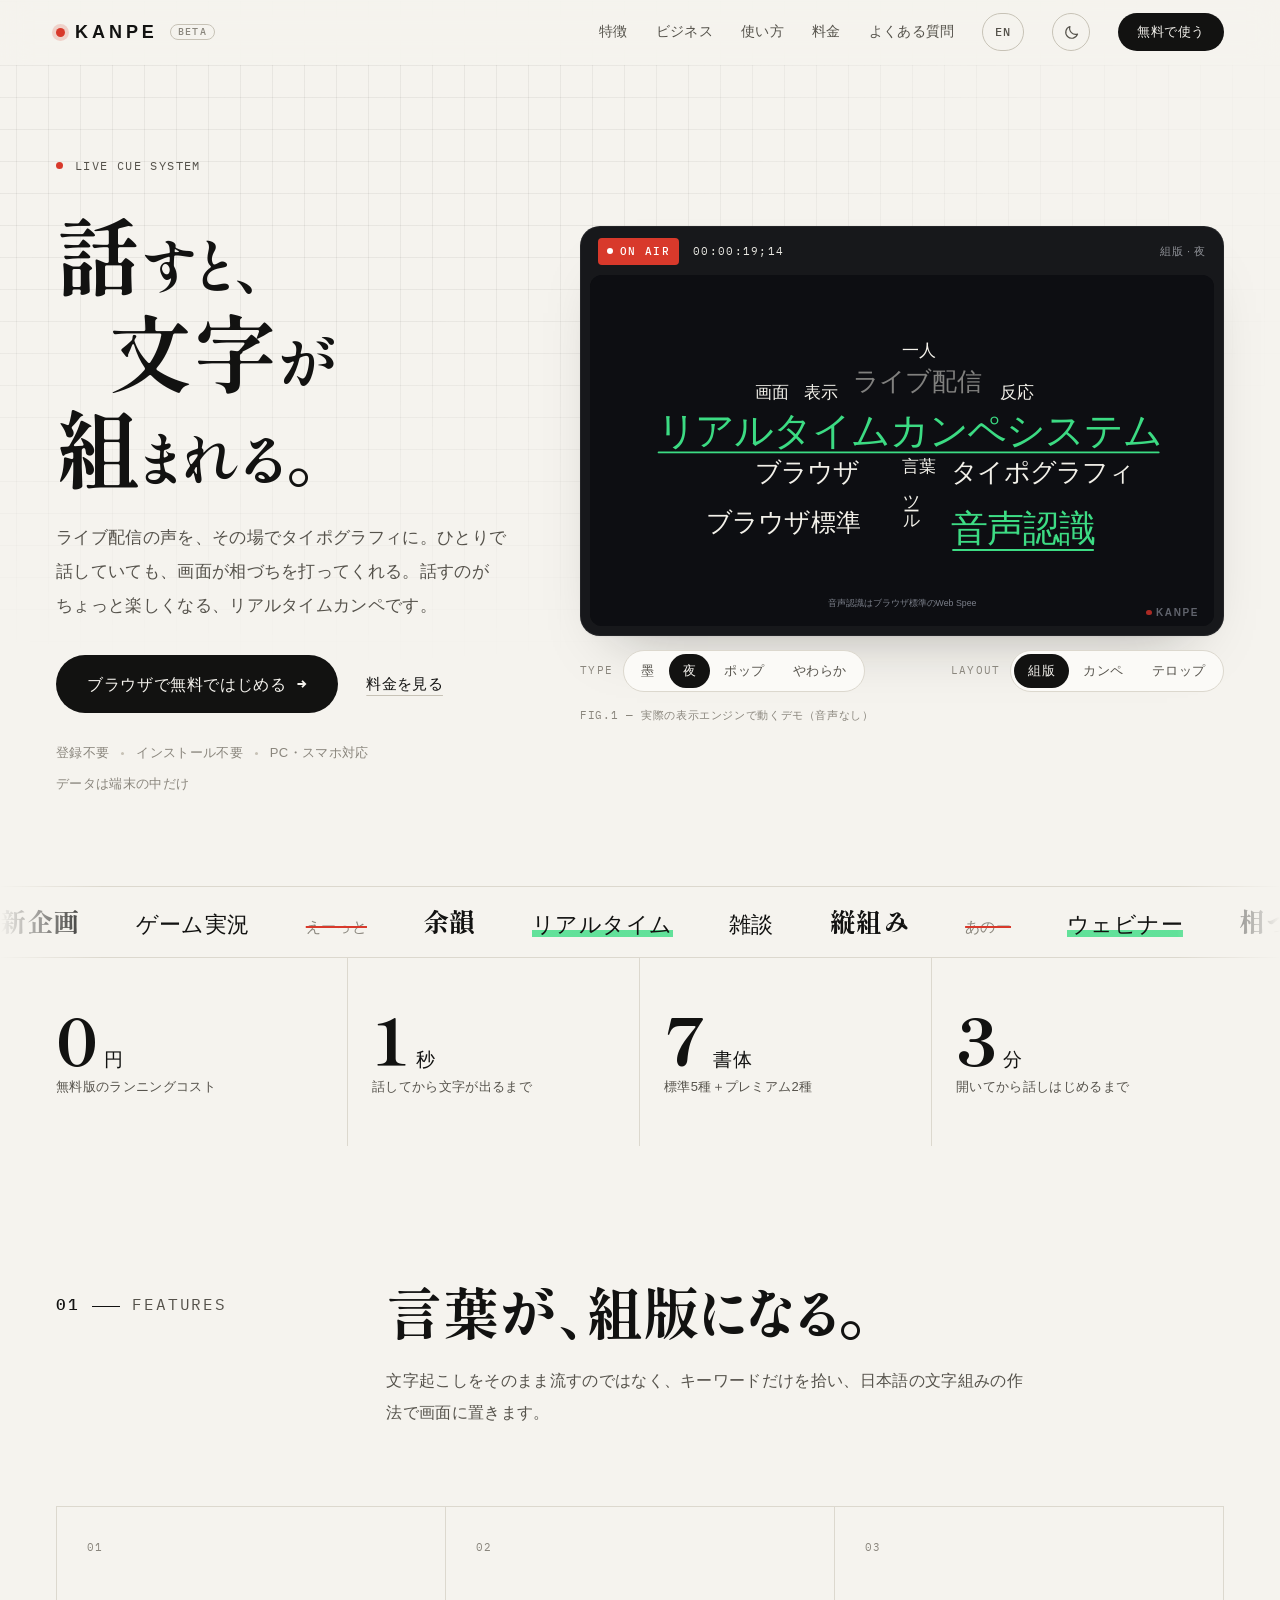
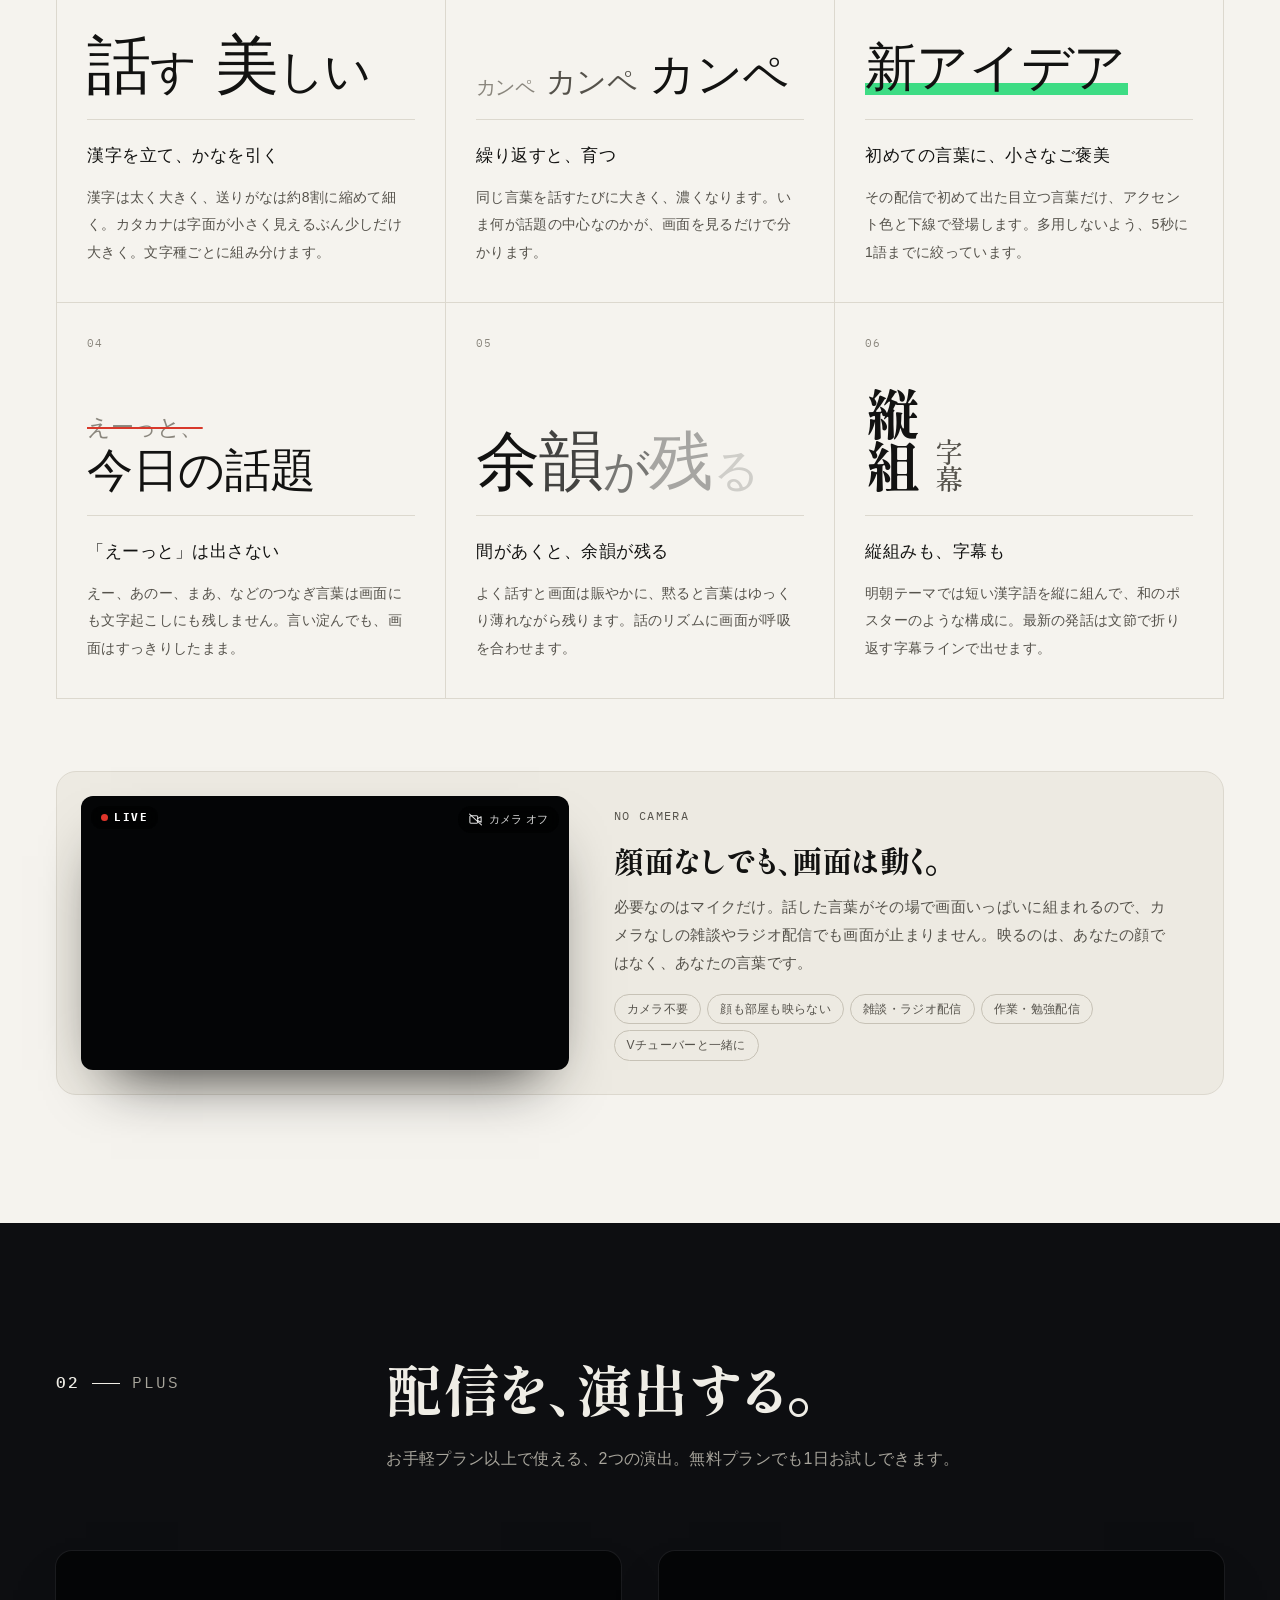
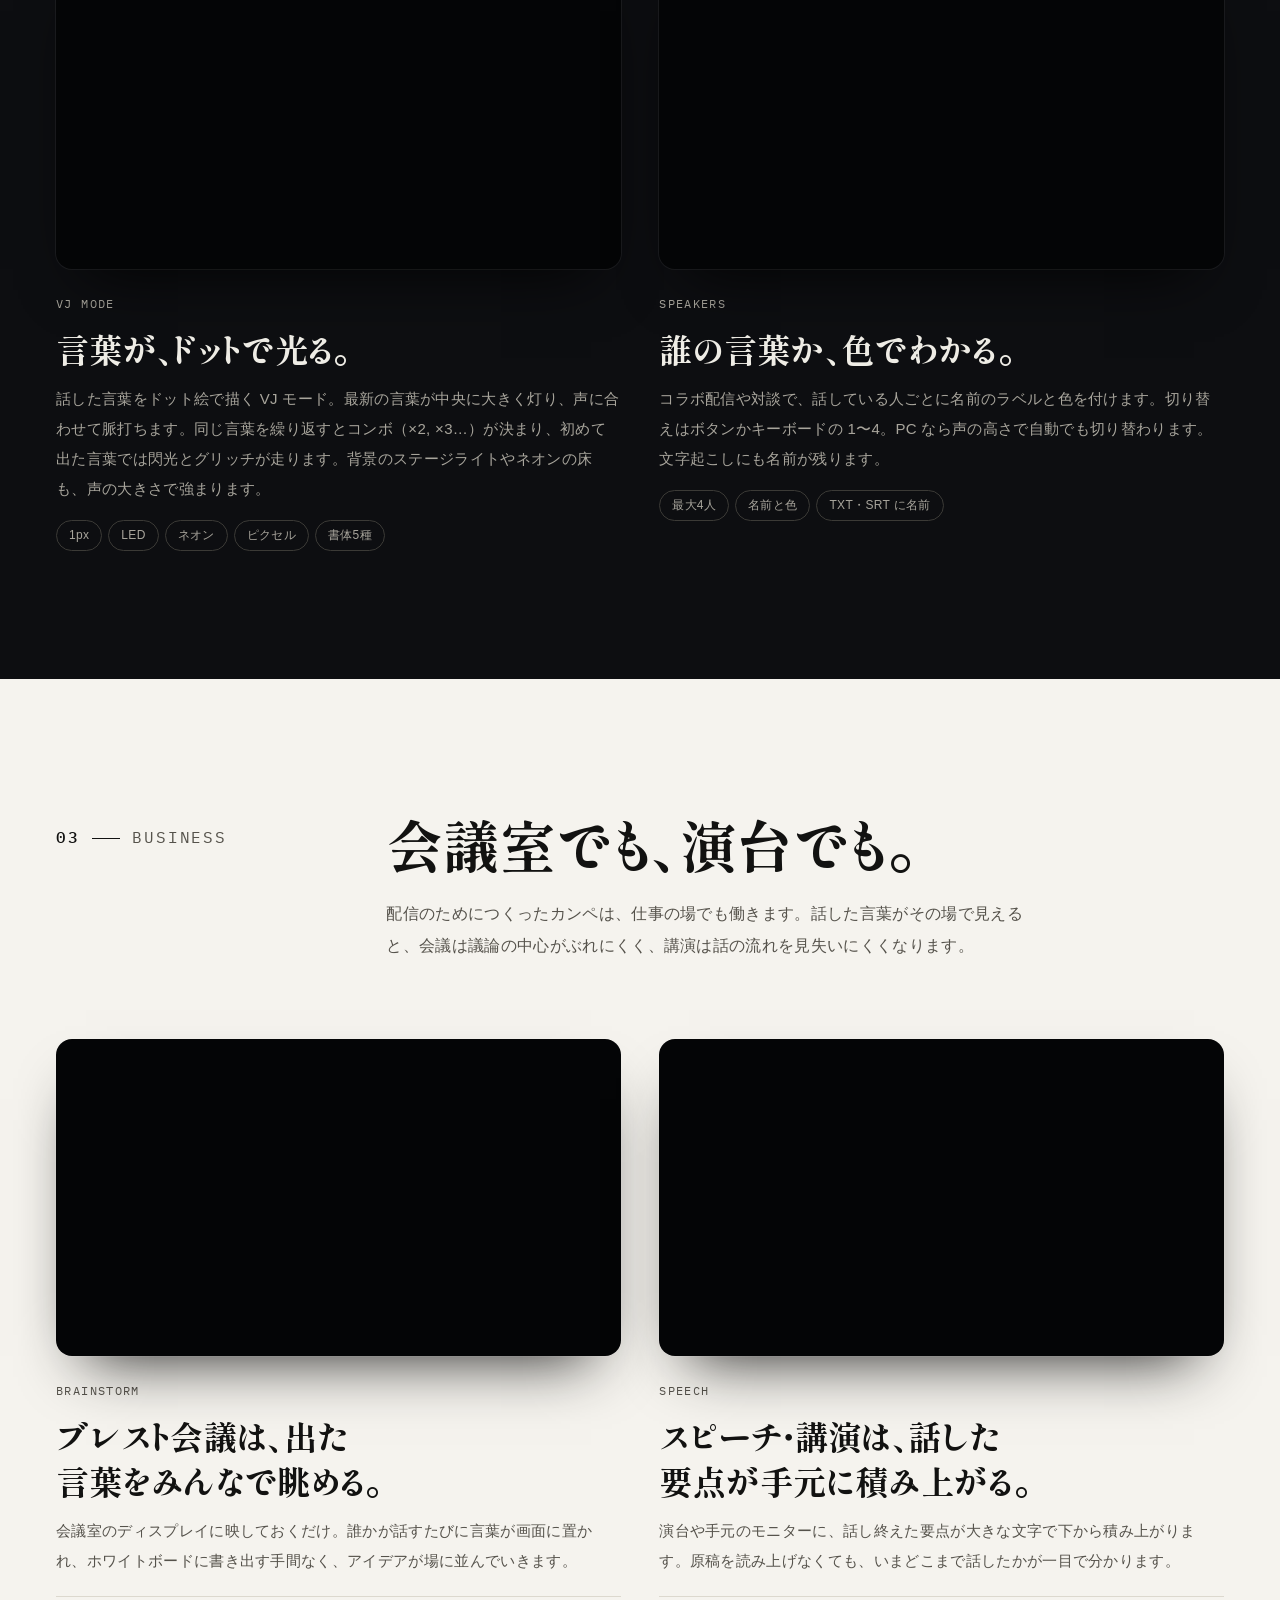
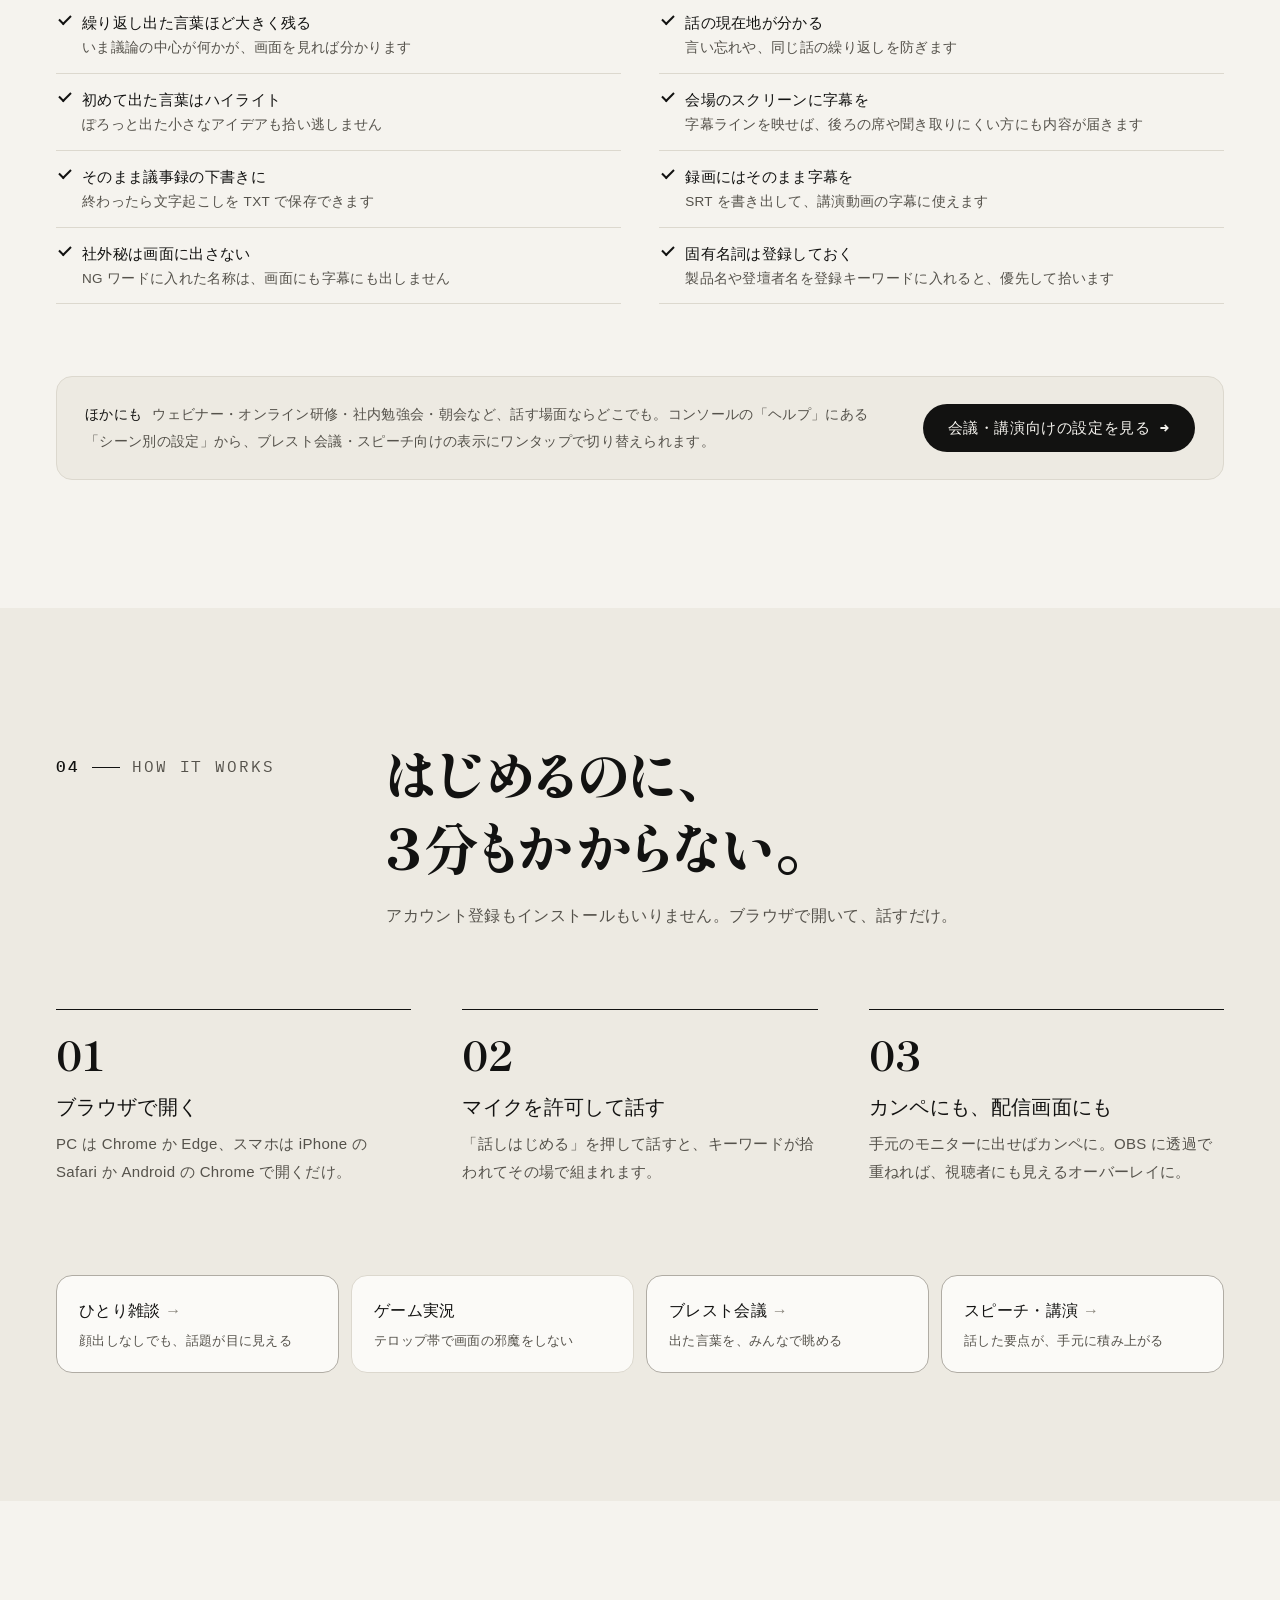
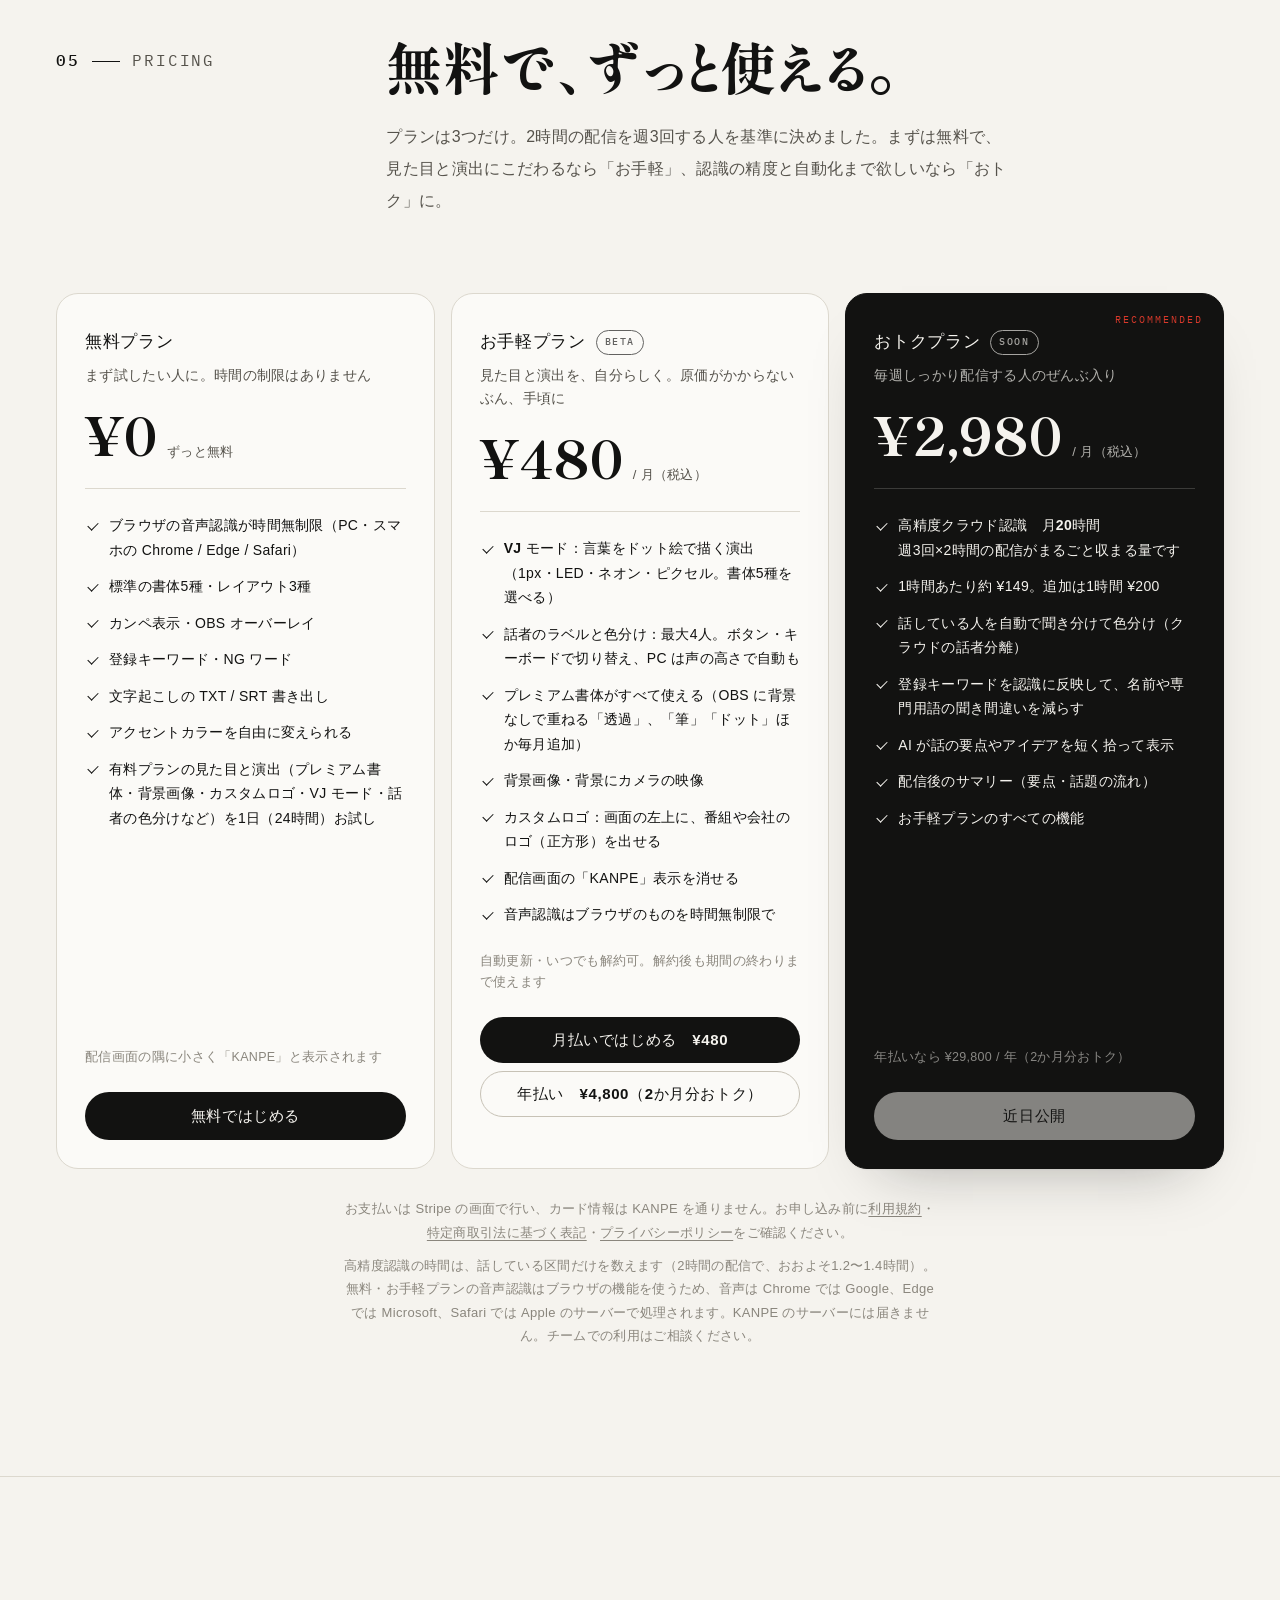
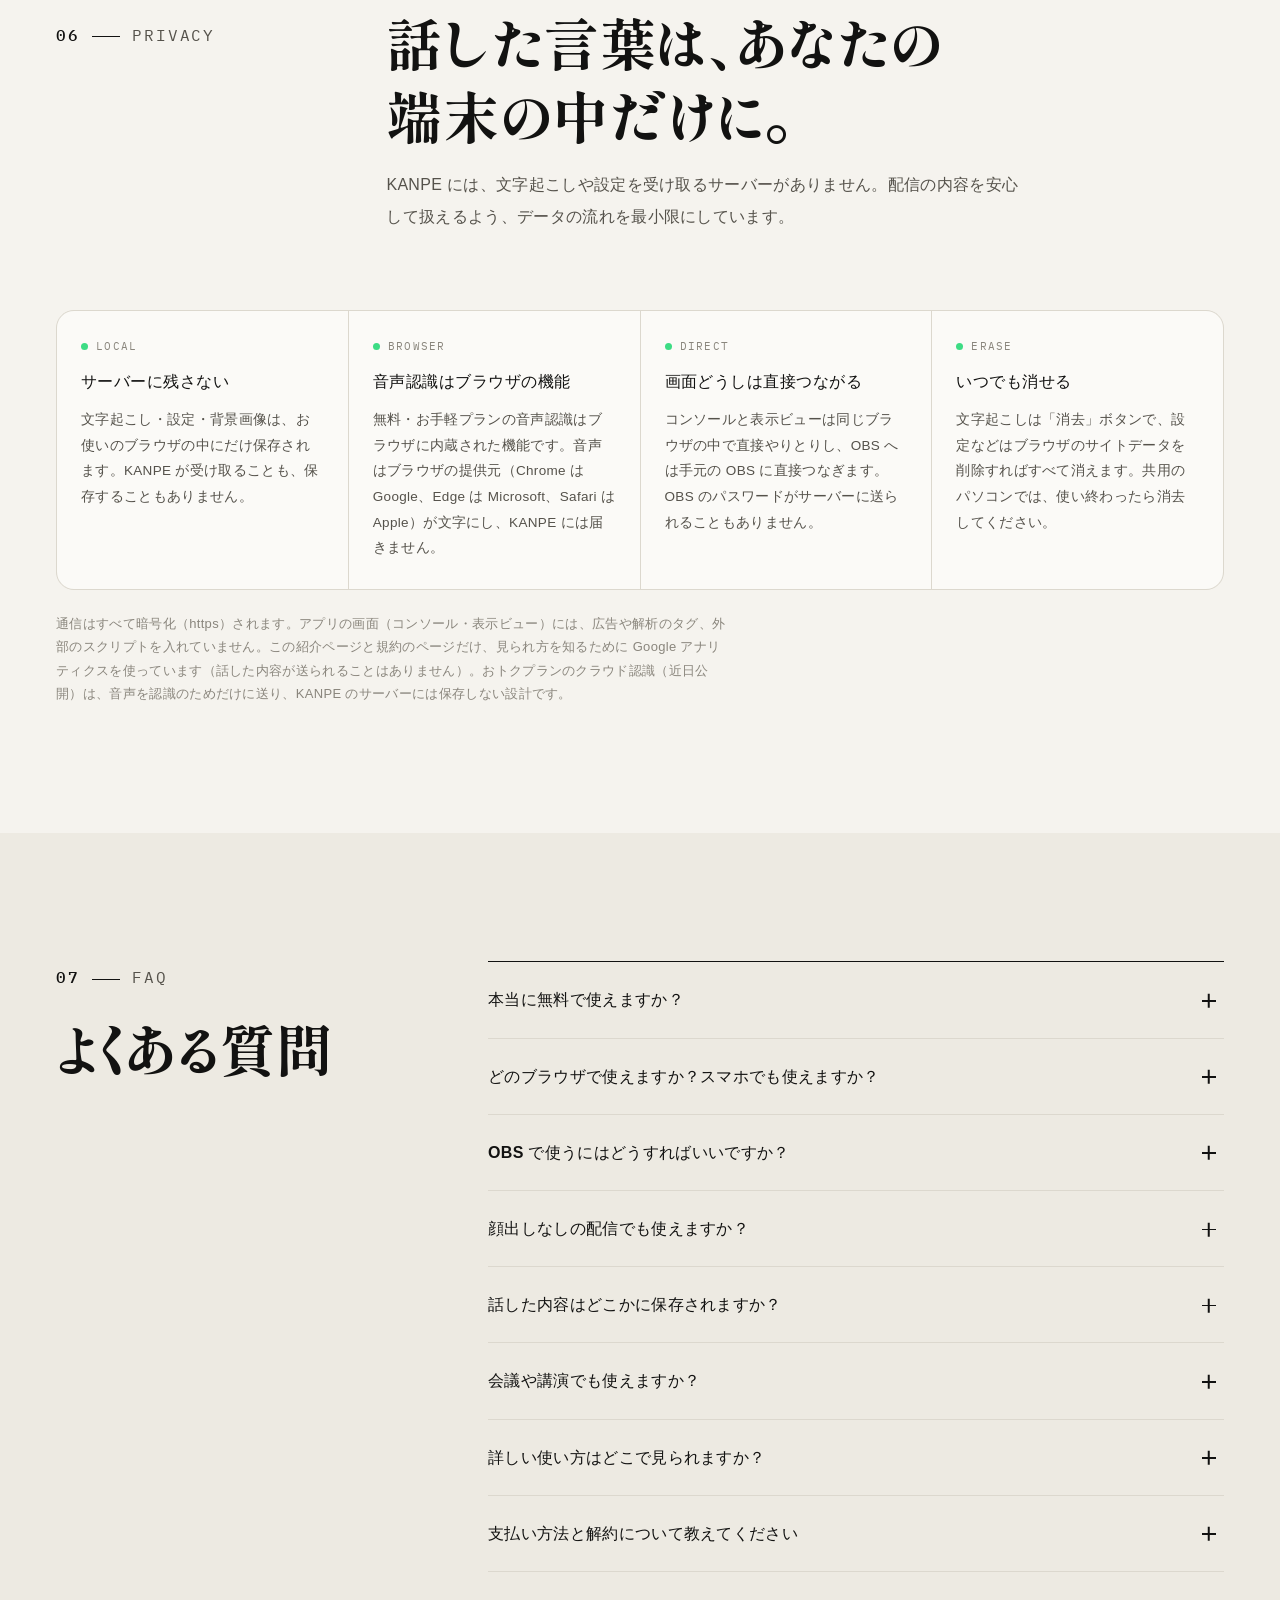
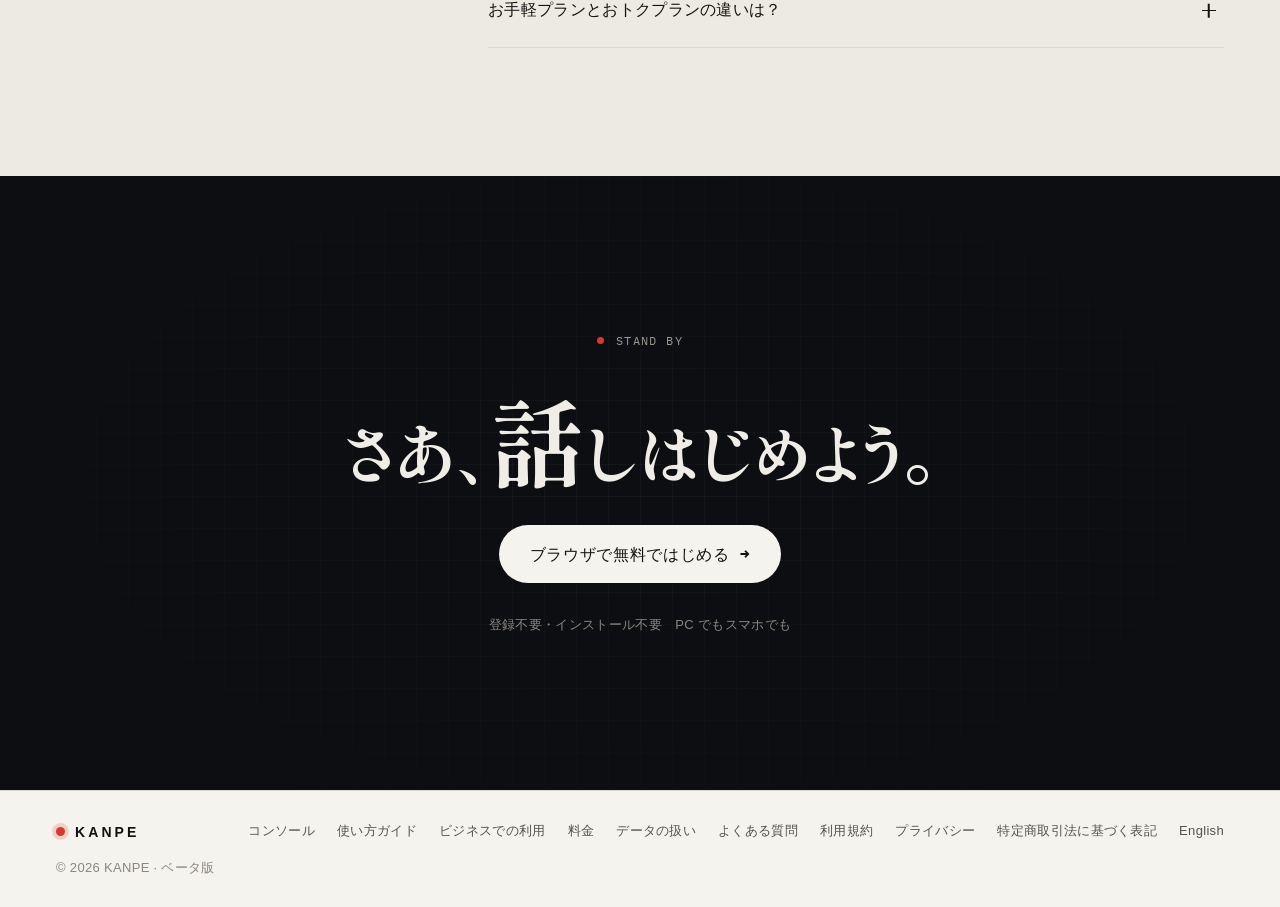
==== index.html @ ff665c44 "Add Overlap on/off option to Compose layout (v1.6.2) Off (default) keeps the current behaviour: word" ====
<!doctype html>
<html lang="ja">
<head>
<meta charset="utf-8">
<meta name="viewport" content="width=device-width, initial-scale=1, viewport-fit=cover">
<title>KANPE リアルタイムカンペ</title>
<meta name="description" content="ライブ配信で話した言葉を、その場で美しい日本語タイポグラフィに。顔出しなしの配信でも画面が動きます。ブラウザとマイクだけで無料ではじめられるリアルタイムカンペ。">
<link rel="canonical" href="https://kanpe.yoneken.xyz/">
<link rel="alternate" hreflang="ja" href="https://kanpe.yoneken.xyz/">
<link rel="alternate" hreflang="en" href="https://kanpe.yoneken.xyz/en/">
<link rel="alternate" hreflang="x-default" href="https://kanpe.yoneken.xyz/">
<meta property="og:type" content="website">
<meta property="og:site_name" content="KANPE">
<meta property="og:locale" content="ja_JP">
<meta property="og:url" content="https://kanpe.yoneken.xyz/">
<meta property="og:title" content="KANPE｜話すと、文字が組まれる。">
<meta property="og:description" content="ライブ配信の声を、その場で美しい日本語タイポグラフィに。ブラウザとマイクだけ、登録不要・無料ではじめられるリアルタイムカンペ。PC・スマホ対応。">
<meta property="og:image" content="https://kanpe.yoneken.xyz/assets/og.png?v=2">
<meta property="og:image:type" content="image/png">
<meta property="og:image:width" content="1200">
<meta property="og:image:height" content="630">
<meta property="og:image:alt" content="KANPE｜話すと、文字が組まれる。ライブ配信の声をその場で日本語タイポグラフィにするリアルタイムカンペ">
<meta name="twitter:card" content="summary_large_image">
<meta name="twitter:title" content="KANPE｜話すと、文字が組まれる。">
<meta name="twitter:description" content="ライブ配信の声を、その場で美しい日本語タイポグラフィに。ブラウザとマイクだけ、登録不要・無料ではじめられるリアルタイムカンペ。PC・スマホ対応。">
<meta name="twitter:image" content="https://kanpe.yoneken.xyz/assets/og.png?v=2">
<meta name="twitter:image:alt" content="KANPE｜話すと、文字が組まれる。">
<link rel="icon" href="assets/icon.svg" type="image/svg+xml">
<link rel="icon" href="assets/favicon-32.png" sizes="32x32" type="image/png">
<link rel="apple-touch-icon" href="assets/apple-touch-icon.png">
<meta name="theme-color" content="#f5f3ee">
<link rel="preconnect" href="https://fonts.googleapis.com">
<link rel="preconnect" href="https://fonts.gstatic.com" crossorigin>
<link rel="stylesheet" href="https://fonts.googleapis.com/css2?family=Shippori+Mincho+B1:wght@500;700;800&family=Zen+Kaku+Gothic+New:wght@400;500;700;900&family=IBM+Plex+Mono:wght@400;500&display=swap">
<link rel="stylesheet" href="styles/lp.css?v=202610221431">
<script>document.documentElement.classList.add('js');</script>
<script>try{var t=localStorage.getItem('kanpe.ui');t=(t==='light'||t==='dark')?t:null;if(t)document.documentElement.dataset.theme=t;document.documentElement.dataset.mode=t||'light'}catch(e){}</script>
<script type="application/ld+json">{"@context":"https://schema.org","@graph":[{"@type":"WebSite","@id":"https://kanpe.yoneken.xyz/#website","url":"https://kanpe.yoneken.xyz/","name":"KANPE","alternateName":"KANPE リアルタイムカンペ","inLanguage":["ja","en"]},{"@type":"WebApplication","@id":"https://kanpe.yoneken.xyz/#app","name":"KANPE","url":"https://kanpe.yoneken.xyz/","description":"ライブ配信で話した言葉を、その場で日本語タイポグラフィにするリアルタイムカンペ。ブラウザとマイクだけで、登録不要・無料ではじめられます。","applicationCategory":"MultimediaApplication","operatingSystem":"Web browser","browserRequirements":"マイクと音声認識（Web Speech API）に対応したブラウザ（Chrome・Edge・Safari）","inLanguage":"ja","isAccessibleForFree":true,"image":"https://kanpe.yoneken.xyz/assets/og.png?v=2","isPartOf":{"@id":"https://kanpe.yoneken.xyz/#website"},"offers":[{"@type":"Offer","name":"無料プラン","price":"0","priceCurrency":"JPY","url":"https://kanpe.yoneken.xyz/#pricing"},{"@type":"Offer","name":"お手軽プラン（月払い）","price":"480","priceCurrency":"JPY","url":"https://kanpe.yoneken.xyz/#pricing","priceSpecification":{"@type":"UnitPriceSpecification","price":"480","priceCurrency":"JPY","billingDuration":"P1M","unitCode":"MON"}},{"@type":"Offer","name":"お手軽プラン（年払い）","price":"4800","priceCurrency":"JPY","url":"https://kanpe.yoneken.xyz/#pricing","priceSpecification":{"@type":"UnitPriceSpecification","price":"4800","priceCurrency":"JPY","billingDuration":"P1Y","unitCode":"ANN"}}]}]}</script>
</head>
<body id="top">
<header class="nav">
  <a class="logo" href="#top" aria-label="KANPE トップ"><span class="tally" aria-hidden="true"></span>KANPE<span class="beta mono">BETA</span></a>
  <nav class="links" id="siteMenu" aria-label="ページ内">
    <a href="#features">特徴</a>
    <a href="#business">ビジネス</a>
    <a href="#how">使い方</a>
    <a href="#pricing">料金</a>
    <a href="#faq">よくある質問</a>
    <div class="menu-extra">
      <a class="menu-row" href="en/" hreflang="en" lang="en" data-lang-switch><span class="mi" aria-hidden="true">EN</span>English</a>
      <button class="menu-row" type="button" data-mode-toggle><span class="mi" aria-hidden="true"><svg class="i-moon" viewBox="0 0 24 24" aria-hidden="true"><path d="M20.5 14.2A8.5 8.5 0 0 1 9.8 3.5a8.5 8.5 0 1 0 10.7 10.7z"/></svg><svg class="i-sun" viewBox="0 0 24 24" aria-hidden="true"><circle cx="12" cy="12" r="4.2"/><path d="M12 2.5v2.2M12 19.3v2.2M2.5 12h2.2M19.3 12h2.2M5.3 5.3l1.6 1.6M17.1 17.1l1.6 1.6M5.3 18.7l1.6-1.6M17.1 6.9l1.6-1.6"/></svg></span><span class="when-light">ダークモード</span><span class="when-dark">ライトモード</span></button>
    </div>
  </nav>
  <a class="lang-link" href="en/" hreflang="en" lang="en" data-lang-switch title="English version">EN</a>
  <button class="mode-btn" type="button" data-mode-toggle aria-label="表示モードを切り替える"><svg class="i-moon" viewBox="0 0 24 24" aria-hidden="true"><path d="M20.5 14.2A8.5 8.5 0 0 1 9.8 3.5a8.5 8.5 0 1 0 10.7 10.7z"/></svg><svg class="i-sun" viewBox="0 0 24 24" aria-hidden="true"><circle cx="12" cy="12" r="4.2"/><path d="M12 2.5v2.2M12 19.3v2.2M2.5 12h2.2M19.3 12h2.2M5.3 5.3l1.6 1.6M17.1 17.1l1.6 1.6M5.3 18.7l1.6-1.6M17.1 6.9l1.6-1.6"/></svg></button>
  <a class="btn btn-ink small" href="app.html?welcome=1">無料で使う</a>
  <button class="menu-btn" type="button" data-menu-btn aria-controls="siteMenu" aria-expanded="false" aria-label="メニュー"><svg viewBox="0 0 24 24" aria-hidden="true"><path class="b1" d="M4 7h16"/><path class="b2" d="M4 12h16"/><path class="b3" d="M4 17h16"/></svg></button>
</header>

<main>
  <!-- ============ ヒーロー ============ -->
  <section class="hero" id="hero" aria-labelledby="hero-title">
    <div class="hero-copy">
      <p class="label mono"><span class="rec" aria-hidden="true"></span>LIVE CUE SYSTEM</p>
      <h1 class="hero-title" id="hero-title">
        <span class="row">話<i>すと、</i></span>
        <span class="row r2">文字<i>が</i></span>
        <span class="row">組<i>まれる。</i></span>
      </h1>
      <p class="lede">ライブ配信の声を、その場でタイポグラフィに。ひとりで話していても、画面が相づちを打ってくれる。話すのがちょっと楽しくなる、リアルタイムカンペです。</p>
      <div class="cta-row" id="heroCta">
        <a class="btn btn-ink btn-lg" href="app.html?welcome=1">ブラウザで無料ではじめる<span class="arrow" aria-hidden="true">→</span></a>
        <a class="text-link" href="#pricing">料金を見る</a>
      </div>
      <ul class="facts" aria-label="はじめる前に">
        <li>登録不要</li>
        <li>インストール不要</li>
        <li>PC・スマホ対応</li>
        <li>データは端末の中だけ</li>
      </ul>
    </div>

    <figure class="monitor" aria-label="表示エンジンのライブデモ">
      <div class="bezel">
        <div class="monitor-bar mono">
          <span class="onair"><i aria-hidden="true"></i>ON AIR</span>
          <span id="tc" class="tc">00:00:00;00</span>
          <span id="monLabel" class="mon-label">組版 · 夜</span>
        </div>
        <div class="screen">
          <iframe id="demo" title="KANPE 表示デモ" src="display.html?demo=1&amp;ui=0&amp;theme=yoru&amp;layout=compose" loading="eager"></iframe>
        </div>
      </div>
      <div class="switch" role="group" aria-label="デモの見た目を切り替える">
        <div class="seg-wrap">
          <span class="seg-lbl mono">TYPE</span>
          <div class="seg" id="themeChips">
            <button type="button" data-theme-id="sumi">墨</button>
            <button type="button" data-theme-id="yoru" aria-pressed="true">夜</button>
            <button type="button" data-theme-id="pop">ポップ</button>
            <button type="button" data-theme-id="yawaraka">やわらか</button>
          </div>
        </div>
        <div class="seg-wrap">
          <span class="seg-lbl mono">LAYOUT</span>
          <div class="seg" id="layoutChips">
            <button type="button" data-layout-id="compose" aria-pressed="true">組版</button>
            <button type="button" data-layout-id="kanpe">カンペ</button>
            <button type="button" data-layout-id="ticker">テロップ</button>
          </div>
        </div>
      </div>
      <figcaption class="fig mono">FIG.1 — 実際の表示エンジンで動くデモ（音声なし）</figcaption>
    </figure>
    <p class="hero-side" aria-hidden="true">声を、その場で組む。</p>
  </section>

  <!-- ============ 言葉の帯 ============ -->
  <div class="stream" aria-hidden="true">
    <div class="stream-track">
      <span class="m">新企画</span><span>ゲーム実況</span><span class="s">えーっと</span><span class="m">余韻</span><span class="b">リアルタイム</span><span>雑談</span><span class="m">縦組み</span><span class="s">あのー</span><span class="b">ウェビナー</span><span class="m">相づち</span><span>テロップ</span><span class="m">文字組み</span>
      <span class="m">新企画</span><span>ゲーム実況</span><span class="s">えーっと</span><span class="m">余韻</span><span class="b">リアルタイム</span><span>雑談</span><span class="m">縦組み</span><span class="s">あのー</span><span class="b">ウェビナー</span><span class="m">相づち</span><span>テロップ</span><span class="m">文字組み</span>
    </div>
  </div>

  <!-- ============ 数字 ============ -->
  <section class="stats" aria-label="数字で見る KANPE">
    <div class="stat reveal"><b>0<small>円</small></b><span>無料版のランニングコスト</span></div>
    <div class="stat reveal"><b>1<small>秒</small></b><span>話してから文字が出るまで</span></div>
    <div class="stat reveal"><b>7<small>書体</small></b><span>標準5種＋プレミアム2種</span></div>
    <div class="stat reveal"><b>3<small>分</small></b><span>開いてから話しはじめるまで</span></div>
  </section>

  <!-- ============ 特徴 ============ -->
  <section class="section" id="features" aria-labelledby="features-title">
    <header class="section-head reveal">
      <p class="label mono"><span class="no">01</span>FEATURES</p>
      <div>
        <h2 id="features-title">言葉が、<wbr>組版になる。</h2>
        <p>文字起こしをそのまま流すのではなく、キーワードだけを拾い、日本語の文字組みの作法で画面に置きます。</p>
      </div>
    </header>

    <div class="specimens" id="specimens">
      <article class="spec reveal">
        <span class="spec-no mono">01</span>
        <div class="spec-art" aria-hidden="true">
          <span class="sp-word"><span class="k">話</span><span class="h">す</span></span>
          <span class="sp-word"><span class="k">美</span><span class="h">しい</span></span>
        </div>
        <h3>漢字を立て、かなを引く</h3>
        <p>漢字は太く大きく、送りがなは約8割に縮めて細く。カタカナは字面が小さく見えるぶん少しだけ大きく。文字種ごとに組み分けます。</p>
      </article>

      <article class="spec reveal">
        <span class="spec-no mono">02</span>
        <div class="spec-art grow" aria-hidden="true">
          <span>カンペ</span><span>カンペ</span><span>カンペ</span>
        </div>
        <h3>繰り返すと、育つ</h3>
        <p>同じ言葉を話すたびに大きく、濃くなります。いま何が話題の中心なのかが、画面を見るだけで分かります。</p>
      </article>

      <article class="spec reveal">
        <span class="spec-no mono">03</span>
        <div class="spec-art" aria-hidden="true">
          <span class="sp-new">新アイデア</span>
        </div>
        <h3>初めての言葉に、小さなご褒美</h3>
        <p>その配信で初めて出た目立つ言葉だけ、アクセント色と下線で登場します。多用しないよう、5秒に1語までに絞っています。</p>
      </article>

      <article class="spec reveal">
        <span class="spec-no mono">04</span>
        <div class="spec-art filler" aria-hidden="true">
          <s>えーっと、</s><span>今日の話題</span>
        </div>
        <h3>「えーっと」は出さない</h3>
        <p>えー、あのー、まあ、などのつなぎ言葉は画面にも文字起こしにも残しません。言い淀んでも、画面はすっきりしたまま。</p>
      </article>

      <article class="spec reveal">
        <span class="spec-no mono">05</span>
        <div class="spec-art fade" aria-hidden="true">
          <span>余</span><span>韻</span><span>が</span><span>残</span><span>る</span>
        </div>
        <h3>間があくと、余韻が残る</h3>
        <p>よく話すと画面は賑やかに、黙ると言葉はゆっくり薄れながら残ります。話のリズムに画面が呼吸を合わせます。</p>
      </article>

      <article class="spec reveal">
        <span class="spec-no mono">06</span>
        <div class="spec-art vert" aria-hidden="true">
          <span class="v">縦組</span><span class="v small">字幕</span>
        </div>
        <h3>縦組みも、字幕も</h3>
        <p>明朝テーマでは短い漢字語を縦に組んで、和のポスターのような構成に。最新の発話は文節で折り返す字幕ラインで出せます。</p>
      </article>
    </div>
    <p class="swipe-hint mono" aria-hidden="true"><span id="specCount">01 / 06</span><span>スワイプで次へ →</span></p>

    <!-- 顔出しなしの配信（特徴の中のコンパクトな帯） -->
    <aside class="nf-band reveal" id="noface" aria-labelledby="noface-title">
      <div class="show-screen nf-screen">
        <iframe data-src="display.html?demo=1&amp;ui=0&amp;layout=compose&amp;theme=yoru&amp;script=talk&amp;cap=1" title="顔出しなしの雑談配信のデモ" tabindex="-1"></iframe>
        <span class="nf-live mono" aria-hidden="true"><i></i>LIVE</span>
        <span class="nf-cam" aria-hidden="true"><svg viewBox="0 0 24 24" aria-hidden="true"><path d="M3 7.5A1.5 1.5 0 0 1 4.5 6H14a1.5 1.5 0 0 1 1.5 1.5v9A1.5 1.5 0 0 1 14 18H4.5A1.5 1.5 0 0 1 3 16.5z"/><path d="M15.5 10.5 21 7.5v9l-5.5-3"/><path d="M2.5 3.5l19 17"/></svg>カメラ オフ</span>
      </div>
      <div class="nf-copy">
        <p class="label mono">NO CAMERA</p>
        <h3 id="noface-title">顔面なしでも、<wbr>画面は動く。</h3>
        <p>必要なのはマイクだけ。話した言葉がその場で画面いっぱいに組まれるので、カメラなしの雑談やラジオ配信でも画面が止まりません。映るのは、あなたの顔ではなく、あなたの言葉です。</p>
        <ul class="chips-row" aria-label="こんな配信に"><li>カメラ不要</li><li>顔も部屋も映らない</li><li>雑談・ラジオ配信</li><li>作業・勉強配信</li><li>Vチューバーと一緒に</li></ul>
      </div>
    </aside>
  </section>

  <!-- ============ 有料プランの演出 ============ -->
  <section class="section dark" id="plus" aria-labelledby="plus-title">
    <div class="inner">
      <header class="section-head reveal">
        <p class="label mono"><span class="no">02</span>PLUS</p>
        <div>
          <h2 id="plus-title">配信を、<wbr>演出する。</h2>
          <p>お手軽プラン以上で使える、2つの演出。無料プランでも1日お試しできます。</p>
        </div>
      </header>
      <div class="showcase">
        <article class="show reveal">
          <div class="show-screen"><iframe data-src="display.html?demo=1&amp;ui=0&amp;layout=vj&amp;vj=led&amp;vjfont=gothic&amp;fx=high" title="VJ モードのデモ" tabindex="-1"></iframe></div>
          <div class="show-copy">
            <p class="label mono">VJ MODE</p>
            <h3>言葉が、<wbr>ドットで光る。</h3>
            <p>話した言葉をドット絵で描く VJ モード。最新の言葉が中央に大きく灯り、声に合わせて脈打ちます。同じ言葉を繰り返すとコンボ（×2, ×3…）が決まり、初めて出た言葉では閃光とグリッチが走ります。背景のステージライトやネオンの床も、声の大きさで強まります。</p>
            <ul class="chips-row" aria-label="スタイル"><li>1px</li><li>LED</li><li>ネオン</li><li>ピクセル</li><li>書体5種</li></ul>
          </div>
        </article>
        <article class="show reveal">
          <div class="show-screen"><iframe data-src="display.html?demo=1&amp;ui=0&amp;layout=compose&amp;theme=yoru&amp;sp=1" title="話者の色分けのデモ" tabindex="-1"></iframe></div>
          <div class="show-copy">
            <p class="label mono">SPEAKERS</p>
            <h3>誰の言葉か、<wbr>色でわかる。</h3>
            <p>コラボ配信や対談で、話している人ごとに名前のラベルと色を付けます。切り替えはボタンかキーボードの 1〜4。PC なら声の高さで自動でも切り替わります。文字起こしにも名前が残ります。</p>
            <ul class="chips-row" aria-label="できること"><li>最大4人</li><li>名前と色</li><li>TXT・SRT に名前</li></ul>
          </div>
        </article>
      </div>
    </div>
  </section>

  <!-- ============ ビジネスでの利用 ============ -->
  <section class="section" id="business" aria-labelledby="business-title">
    <header class="section-head reveal">
      <p class="label mono"><span class="no">03</span>BUSINESS</p>
      <div>
        <h2 id="business-title">会議室でも、<wbr>演台でも。</h2>
        <p>配信のためにつくったカンペは、仕事の場でも働きます。話した言葉がその場で見えると、会議は議論の中心がぶれにくく、講演は話の流れを見失いにくくなります。</p>
      </div>
    </header>
    <div class="showcase">
      <article class="show reveal">
        <div class="show-screen"><iframe data-src="display.html?demo=1&amp;ui=0&amp;layout=compose&amp;theme=sumi&amp;script=meeting&amp;ttl=30&amp;vert=0&amp;cap=0" title="ブレスト会議のデモ" tabindex="-1"></iframe></div>
        <div class="show-copy">
          <p class="label mono">BRAINSTORM</p>
          <h3>ブレスト会議は、<wbr>出た言葉をみんなで眺める。</h3>
          <p>会議室のディスプレイに映しておくだけ。誰かが話すたびに言葉が画面に置かれ、ホワイトボードに書き出す手間なく、アイデアが場に並んでいきます。</p>
          <ul class="biz-points">
            <li><b>繰り返し出た言葉ほど大きく残る</b>いま議論の中心が何かが、画面を見れば分かります</li>
            <li><b>初めて出た言葉はハイライト</b>ぽろっと出た小さなアイデアも拾い逃しません</li>
            <li><b>そのまま議事録の下書きに</b>終わったら文字起こしを TXT で保存できます</li>
            <li><b>社外秘は画面に出さない</b>NG ワードに入れた名称は、画面にも字幕にも出しません</li>
          </ul>
        </div>
      </article>
      <article class="show reveal">
        <div class="show-screen"><iframe data-src="display.html?demo=1&amp;ui=0&amp;layout=kanpe&amp;theme=yoru&amp;script=speech&amp;cap=1&amp;size=52&amp;max=8&amp;ttl=20" title="スピーチ・講演のデモ" tabindex="-1"></iframe></div>
        <div class="show-copy">
          <p class="label mono">SPEECH</p>
          <h3>スピーチ・講演は、<wbr>話した要点が手元に積み上がる。</h3>
          <p>演台や手元のモニターに、話し終えた要点が大きな文字で下から積み上がります。原稿を読み上げなくても、いまどこまで話したかが一目で分かります。</p>
          <ul class="biz-points">
            <li><b>話の現在地が分かる</b>言い忘れや、同じ話の繰り返しを防ぎます</li>
            <li><b>会場のスクリーンに字幕を</b>字幕ラインを映せば、後ろの席や聞き取りにくい方にも内容が届きます</li>
            <li><b>録画にはそのまま字幕を</b>SRT を書き出して、講演動画の字幕に使えます</li>
            <li><b>固有名詞は登録しておく</b>製品名や登壇者名を登録キーワードに入れると、優先して拾います</li>
          </ul>
        </div>
      </article>
    </div>
    <div class="biz-foot reveal">
      <p><b>ほかにも</b>ウェビナー・オンライン研修・社内勉強会・朝会など、話す場面ならどこでも。コンソールの「ヘルプ」にある「シーン別の設定」から、ブレスト会議・スピーチ向けの表示にワンタップで切り替えられます。</p>
      <a class="btn btn-ink" href="app.html#help-scenes">会議・講演向けの設定を見る<span class="arrow" aria-hidden="true">→</span></a>
    </div>
  </section>

  <!-- ============ 使い方 ============ -->
  <section class="section tint" id="how" aria-labelledby="how-title">
    <div class="inner">
      <header class="section-head reveal">
        <p class="label mono"><span class="no">04</span>HOW IT WORKS</p>
        <div>
          <h2 id="how-title">はじめるのに、<wbr>3分もかからない。</h2>
          <p>アカウント登録もインストールもいりません。ブラウザで開いて、話すだけ。</p>
        </div>
      </header>
      <ol class="steps">
        <li class="reveal">
          <span class="num" aria-hidden="true">01</span>
          <div>
            <h3>ブラウザで開く</h3>
            <p>PC は Chrome か Edge、スマホは iPhone の Safari か Android の Chrome で開くだけ。</p>
          </div>
        </li>
        <li class="reveal">
          <span class="num" aria-hidden="true">02</span>
          <div>
            <h3>マイクを許可して話す</h3>
            <p>「話しはじめる」を押して話すと、キーワードが拾われてその場で組まれます。</p>
          </div>
        </li>
        <li class="reveal">
          <span class="num" aria-hidden="true">03</span>
          <div>
            <h3>カンペにも、配信画面にも</h3>
            <p>手元のモニターに出せばカンペに。OBS に透過で重ねれば、視聴者にも見えるオーバーレイに。</p>
          </div>
        </li>
      </ol>
      <ul class="uses" aria-label="こんな場面で">
        <li class="reveal link"><a href="#noface"><b>ひとり雑談</b><span>顔出しなしでも、話題が目に見える</span></a></li>
        <li class="reveal"><b>ゲーム実況</b><span>テロップ帯で画面の邪魔をしない</span></li>
        <li class="reveal link"><a href="#business"><b>ブレスト会議</b><span>出た言葉を、みんなで眺める</span></a></li>
        <li class="reveal link"><a href="#business"><b>スピーチ・講演</b><span>話した要点が、手元に積み上がる</span></a></li>
      </ul>
    </div>
  </section>

  <!-- ============ 料金 ============ -->
  <section class="section" id="pricing" aria-labelledby="pricing-title">
    <header class="section-head reveal">
      <p class="label mono"><span class="no">05</span>PRICING</p>
      <div>
        <h2 id="pricing-title">無料で、<wbr>ずっと使える。</h2>
        <p>プランは3つだけ。2時間の配信を週3回する人を基準に決めました。まずは無料で、見た目と演出にこだわるなら「お手軽」、認識の精度と自動化まで欲しいなら「おトク」に。</p>
      </div>
    </header>

    <div class="plan-tabs" role="tablist" aria-label="プランを選ぶ" id="planTabs">
      <button type="button" role="tab" aria-selected="true" data-plan="0"><span>無料</span><b>¥0</b></button>
      <button type="button" role="tab" aria-selected="false" data-plan="1"><span>お手軽</span><b>¥480</b></button>
      <button type="button" role="tab" aria-selected="false" data-plan="2"><span>おトク</span><b>¥2,980</b></button>
    </div>
    <div class="plans" id="plans" data-show="0">
      <article class="plan reveal">
        <header>
          <h3>無料プラン</h3>
          <p class="plan-for">まず試したい人に。時間の制限はありません</p>
          <p class="price"><b>¥0</b><span>ずっと無料</span></p>
        </header>
        <ul>
          <li><b>ブラウザの音声認識が時間無制限</b>（PC・スマホの Chrome / Edge / Safari）</li>
          <li>標準の書体5種・レイアウト3種</li>
          <li>カンペ表示・OBS オーバーレイ</li>
          <li>登録キーワード・NG ワード</li>
          <li>文字起こしの TXT / SRT 書き出し</li>
          <li>アクセントカラーを自由に変えられる</li>
          <li>有料プランの見た目と演出（プレミアム書体・背景画像・カスタムロゴ・VJ モード・話者の色分けなど）を1日（24時間）お試し</li>
        </ul>
        <p class="plan-note">配信画面の隅に小さく「KANPE」と表示されます</p>
        <a class="btn btn-ink block" href="app.html?welcome=1">無料ではじめる</a>
      </article>

      <article class="plan reveal">
        <header>
          <h3>お手軽プラン <span class="badge mono">BETA</span></h3>
          <p class="plan-for">見た目と演出を、自分らしく。原価がかからないぶん、手頃に</p>
          <p class="price"><b>¥480</b><span>/ 月（税込）</span></p>
        </header>
        <ul>
          <li><b>VJ モード</b>：言葉をドット絵で描く演出（1px・LED・ネオン・ピクセル。書体5種を選べる）</li>
          <li><b>話者のラベルと色分け</b>：最大4人。ボタン・キーボードで切り替え、PC は声の高さで自動も</li>
          <li>プレミアム書体がすべて使える（OBS に背景なしで重ねる「透過」、「筆」「ドット」ほか毎月追加）</li>
          <li>背景画像・背景にカメラの映像</li>
          <li><b>カスタムロゴ</b>：画面の左上に、番組や会社のロゴ（正方形）を出せる</li>
          <li>配信画面の「KANPE」表示を消せる</li>
          <li>音声認識はブラウザのものを時間無制限で</li>
        </ul>
        <p class="plan-note">自動更新・いつでも解約可。解約後も期間の終わりまで使えます</p>
        <div class="buy">
          <button class="btn btn-ink block" type="button" data-checkout="plus" data-interval="month">月払いではじめる　¥480</button>
          <button class="btn btn-line block" type="button" data-checkout="plus" data-interval="year">年払い　¥4,800（2か月分おトク）</button>
          <p class="buy-msg" aria-live="polite"></p>
        </div>
      </article>

      <article class="plan pro reveal">
        <p class="ribbon mono">RECOMMENDED</p>
        <header>
          <h3>おトクプラン <span class="badge mono">SOON</span></h3>
          <p class="plan-for">毎週しっかり配信する人のぜんぶ入り</p>
          <p class="price"><b>¥2,980</b><span>/ 月（税込）</span></p>
        </header>
        <ul>
          <li><b>高精度クラウド認識　月20時間</b><br>週3回×2時間の配信がまるごと収まる量です</li>
          <li>1時間あたり約 ¥149。追加は1時間 ¥200</li>
          <li><b>話している人を自動で聞き分けて色分け</b>（クラウドの話者分離）</li>
          <li>登録キーワードを認識に反映して、名前や専門用語の聞き間違いを減らす</li>
          <li>AI が話の要点やアイデアを短く拾って表示</li>
          <li>配信後のサマリー（要点・話題の流れ）</li>
          <li>お手軽プランのすべての機能</li>
        </ul>
        <p class="plan-note">年払いなら ¥29,800 / 年（2か月分おトク）</p>
        <button class="btn btn-invert block" type="button" disabled>近日公開</button>
      </article>
    </div>
    <p class="fine center legal-links">お支払いは Stripe の画面で行い、カード情報は KANPE を通りません。お申し込み前に<a href="legal/terms.html">利用規約</a>・<a href="legal/tokushoho.html">特定商取引法に基づく表記</a>・<a href="legal/privacy.html">プライバシーポリシー</a>をご確認ください。</p>
    <p class="fine center">高精度認識の時間は、話している区間だけを数えます（2時間の配信で、おおよそ1.2〜1.4時間）。無料・お手軽プランの音声認識はブラウザの機能を使うため、音声は Chrome では Google、Edge では Microsoft、Safari では Apple のサーバーで処理されます。KANPE のサーバーには届きません。チームでの利用はご相談ください。</p>
  </section>

  <!-- ============ データとセキュリティ ============ -->
  <section class="section privacy" id="privacy" aria-labelledby="privacy-title">
    <header class="section-head reveal">
      <p class="label mono"><span class="no">06</span>PRIVACY</p>
      <div>
        <h2 id="privacy-title">話した言葉は、<wbr>あなたの端末の中だけに。</h2>
        <p>KANPE には、文字起こしや設定を受け取るサーバーがありません。配信の内容を安心して扱えるよう、データの流れを最小限にしています。</p>
      </div>
    </header>
    <ul class="privacy-grid">
      <li class="reveal"><span class="mono">LOCAL</span><b>サーバーに残さない</b><p>文字起こし・設定・背景画像は、お使いのブラウザの中にだけ保存されます。KANPE が受け取ることも、保存することもありません。</p></li>
      <li class="reveal"><span class="mono">BROWSER</span><b>音声認識はブラウザの機能</b><p>無料・お手軽プランの音声認識はブラウザに内蔵された機能です。音声はブラウザの提供元（Chrome は Google、Edge は Microsoft、Safari は Apple）が文字にし、KANPE には届きません。</p></li>
      <li class="reveal"><span class="mono">DIRECT</span><b>画面どうしは直接つながる</b><p>コンソールと表示ビューは同じブラウザの中で直接やりとりし、OBS へは手元の OBS に直接つなぎます。OBS のパスワードがサーバーに送られることもありません。</p></li>
      <li class="reveal"><span class="mono">ERASE</span><b>いつでも消せる</b><p>文字起こしは「消去」ボタンで、設定などはブラウザのサイトデータを削除すればすべて消えます。共用のパソコンでは、使い終わったら消去してください。</p></li>
    </ul>
    <p class="fine privacy-note">通信はすべて暗号化（https）されます。アプリの画面（コンソール・表示ビュー）には、広告や解析のタグ、外部のスクリプトを入れていません。この紹介ページと規約のページだけ、見られ方を知るために Google アナリティクスを使っています（話した内容が送られることはありません）。おトクプランのクラウド認識（近日公開）は、音声を認識のためだけに送り、KANPE のサーバーには保存しない設計です。</p>
  </section>

  <!-- ============ FAQ ============ -->
  <section class="section tint" id="faq" aria-labelledby="faq-title">
    <div class="inner faq-grid">
      <header class="section-head reveal">
        <p class="label mono"><span class="no">07</span>FAQ</p>
        <div>
          <h2 id="faq-title">よくある質問</h2>
        </div>
      </header>
      <div class="faq">
        <details>
          <summary>本当に無料で使えますか？</summary>
          <p>はい。無料版はブラウザに内蔵された音声認識とブラウザ内のキーワード抽出だけで動くため、利用料はかかりません。時間制限もありません。</p>
        </details>
        <details>
          <summary>どのブラウザで使えますか？スマホでも使えますか？</summary>
          <p>PC は Chrome と Edge、スマホは Android の Chrome と iPhone の Safari で音声入力が使えます。マイクの使用を許可してください。iPhone では「設定」で Siri（または音声入力）をオンにしておく必要があります。LINE や X などのアプリ内ブラウザでは使えないので、Safari か Chrome で開き直してください。表示ビューだけなら、OBS のブラウザソースを含めほとんどのブラウザで動きます。</p>
        </details>
        <details>
          <summary>OBS で使うにはどうすればいいですか？</summary>
          <p>認識は Chrome のコンソール画面で行い、結果を OBS に送ります。OBS の WebSocket サーバー機能（OBS 28 以降に標準搭載）を使えば透過で重ねられます。かんたんに試すなら、表示ビューの窓を OBS のウィンドウキャプチャで取り込む方法もあります。</p>
        </details>
        <details>
          <summary>顔出しなしの配信でも使えますか？</summary>
          <p>はい、おすすめの使い方のひとつです。KANPE はカメラを使わず、マイクだけで動きます。表示ビューを OBS に取り込めば、画面いっぱいに組まれた言葉がそのまま配信画面になります。背景画像やカスタムロゴでチャンネルらしさを出すこともできます（お手軽プラン）。Vチューバーのアバターやゲーム画面に重ねたいときは、テロップや透過の表示が向いています（透過はお手軽プラン）。</p>
        </details>
        <details>
          <summary>話した内容はどこかに保存されますか？</summary>
          <p>KANPE のサーバーには何も保存されません。文字起こし・設定・背景画像は、お使いのブラウザの中（この端末）にだけ保存され、「消去」ボタンやブラウザのサイトデータ削除で消せます。音声を文字にする処理だけは、ブラウザの提供元のサービス（Chrome は Google、Edge は Microsoft、Safari は Apple）が行います。社外秘の内容を扱う場合は、NG ワードで画面と字幕に出さないようにできます。</p>
        </details>
        <details>
          <summary>会議や講演でも使えますか？</summary>
          <p>はい。会議室のディスプレイや演台のモニターに表示ビューを映して使えます。複数人の声も拾いますが、誰が話したかは自動では区別しません（話者の色分けは、ボタンかキーボードで切り替えます。お手軽プラン）。マイクから離れた席の声は拾いにくいので、話す人の近くにマイクを置いてください。機密性の高い会議では、社内のルールに沿って利用できるかご確認ください。</p>
        </details>
        <details>
          <summary>詳しい使い方はどこで見られますか？</summary>
          <p>コンソール右上の「ヘルプ」に、はじめかた・画面の見かた・シーン別のおすすめ設定・OBS の設定・うまくいかないときの対処をまとめています。<a href="app.html#help">使い方ガイドを開く</a></p>
        </details>
        <details>
          <summary>支払い方法と解約について教えてください</summary>
          <p>お支払いは Stripe の画面で、クレジットカードなどで行います（カード情報は KANPE を通りません）。月払いと年払いを選べ、自動で更新されます。解約はコンソール右上の「プラン」→「支払い方法・解約・領収書」からいつでもでき、解約後も期間の終わりまで使えます（日割りでの返金はありません）。別の端末で使うときや、ブラウザのデータを消したときは、ライセンスコードで復元できます。ライセンスコードはお申し込みの直後に画面に表示され、お申し込みのメールアドレスにも届きます。なくした場合は、コンソールの「プラン」→「ライセンスコードで復元」から、メールで送り直せます。</p>
        </details>
        <details>
          <summary>お手軽プランとおトクプランの違いは？</summary>
          <p>お手軽プラン（月¥480）は、VJ モードや話者の色分け、プレミアム書体、背景画像、カスタムロゴなど、見た目と演出の機能をまとめたプランです。音声認識はブラウザのものを時間無制限で使えます。おトクプラン（月¥2,980）は、それに加えてクラウドの高精度認識を月20時間ぶん含み、2時間の配信を週3回しても収まります。話している人の自動聞き分け、AI の要点抽出、配信後のサマリーも入ったぜんぶ入りです。</p>
        </details>
      </div>
    </div>
  </section>

  <!-- ============ 締め ============ -->
  <section class="closer" id="closer" aria-labelledby="closer-title">
    <p class="label mono"><span class="rec" aria-hidden="true"></span>STAND BY</p>
    <h2 id="closer-title"><i>さあ、</i><wbr>話<i>しはじめよう。</i></h2>
    <a class="btn btn-paper btn-lg" href="app.html?welcome=1">ブラウザで無料ではじめる<span class="arrow" aria-hidden="true">→</span></a>
    <p class="fine">登録不要・インストール不要　PC でもスマホでも</p>
  </section>
</main>

<footer class="foot">
  <span class="logo small"><span class="tally" aria-hidden="true"></span>KANPE</span>
  <nav class="foot-links" aria-label="フッター">
    <a href="app.html">コンソール</a>
    <a href="app.html#help">使い方ガイド</a>
    <a href="#business">ビジネスでの利用</a>
    <a href="#pricing">料金</a>
    <a href="#privacy">データの扱い</a>
    <a href="#faq">よくある質問</a>
    <a href="legal/terms.html">利用規約</a>
    <a href="legal/privacy.html">プライバシー</a>
    <a href="legal/tokushoho.html">特定商取引法に基づく表記</a>
    <a href="en/" hreflang="en" lang="en" data-lang-switch>English</a>
  </nav>
  <span class="fine">© <span id="year">2026</span> KANPE · ベータ版</span>
</footer>

<div class="dock" id="dock" aria-hidden="true">
  <a class="btn btn-ink block" href="app.html?welcome=1" tabindex="-1">ブラウザで無料ではじめる<span class="arrow" aria-hidden="true">→</span></a>
</div>
<script src="src/ui/lang.js?v=202610221431" defer></script>
<script src="src/ui/menu.js?v=202610221431" defer></script>
<script src="src/ui/mode.js?v=202610221431" defer></script>
<script src="src/lp/lp.js?v=202610221431" defer></script>
<script type="module" src="src/lp/analytics.js?v=202610221431"></script>
</body>
</html>
---- styles/lp.css ----
/* KANPE ランディング
   コンセプト：組版見本帳。原稿用紙の升目、明朝の見出し、細い罫線、余白。
   色は墨と紙が基本で、朱はタリーランプ（ON AIR）と推しの一点にだけ使う。 */
:root {
  --paper: #f5f3ee;
  --paper-2: #edeae2;
  --card: #fbfaf7;
  --ink: #121211;
  --ink-2: #55524b;
  --ink-3: #8a867d;
  --rule: #dcd8ce;
  --rule-2: #c7c2b6;
  --grid: rgba(18, 18, 17, .055);
  --tally: #d8392b;
  --tally-ink: #ffffff;
  --marker: #3ddc84;    /* 新出語のアクセント（デモと同じ緑） */
  --monitor: #0d0e11;
  --shadow: 0 1px 2px rgba(18,18,17,.04), 0 30px 60px -36px rgba(18,18,17,.35);

  --f-min: "Shippori Mincho B1", "Hiragino Mincho ProN", "Yu Mincho", "YuMincho", "Noto Serif CJK JP", "Noto Serif JP", serif;
  --f-body: "Zen Kaku Gothic New", "Hiragino Sans", "Hiragino Kaku Gothic ProN", "Yu Gothic", "YuGothic", "Noto Sans CJK JP", sans-serif;
  --f-mono: "IBM Plex Mono", ui-monospace, "SFMono-Regular", Menlo, monospace;

  --gutter: clamp(16px, 4.4vw, 56px);
  --max: 1280px;
  --ease: cubic-bezier(.2, .7, .2, 1);
  color-scheme: light;
}
:root[data-theme="dark"] {
  --paper: #111110; --paper-2: #181816; --card: #1c1c1a; --ink: #efede6; --ink-2: #a8a59c; --ink-3: #77746c;
  --rule: #2b2a27; --rule-2: #3b3a36; --grid: rgba(239, 237, 230, .05); --tally: #ff5444; --tally-ink: #1a0503;
  --monitor: #08090b; --shadow: 0 1px 2px rgba(0,0,0,.3), 0 30px 60px -36px rgba(0,0,0,.9);
  color-scheme: dark;
}

/* ---------------------------------------------------------------- 基本 */
* { box-sizing: border-box; }
html { scroll-behavior: smooth; scroll-padding-top: 72px; -webkit-text-size-adjust: 100%; }
body {
  margin: 0; background: var(--paper); color: var(--ink);
  font-family: var(--f-body); font-size: 16px; line-height: 1.9; letter-spacing: .02em;
  font-feature-settings: "palt" 1; -webkit-font-smoothing: antialiased; font-synthesis: none;
}
main { overflow-x: clip; }
a { color: inherit; }
h1, h2, h3 { margin: 0; text-wrap: balance; font-weight: 700; }
h2, h3 { word-break: keep-all; overflow-wrap: anywhere; line-break: strict; } /* 句読点が行頭に来ないように */
@supports (word-break: auto-phrase) {
  h2, h3, summary, .lede, .plan-for, .uses span, .fig, .stat span, .closer .fine { word-break: auto-phrase; }
}
p { margin: 0; text-wrap: pretty; }
ul, ol { margin: 0; padding: 0; list-style: none; }
i { font-style: normal; }
.mono { font-family: var(--f-mono); font-feature-settings: normal; letter-spacing: .12em; }
.fine { font-size: 13px; color: var(--ink-3); line-height: 1.8; }
.center { text-align: center; }
:focus-visible { outline: 2px solid var(--tally); outline-offset: 3px; border-radius: 4px; }

.label { display: inline-flex; align-items: center; gap: 12px; font-size: 11.5px; color: var(--ink-2); text-transform: uppercase; }
.label .no { color: var(--ink); font-weight: 500; }
.label .no::after { content: ""; display: inline-block; width: 28px; height: 1px; background: var(--ink); vertical-align: middle; margin-left: 12px; }
.rec { width: 7px; height: 7px; border-radius: 50%; background: var(--tally); animation: blink 1.6s steps(1) infinite; }
@keyframes blink { 50% { opacity: .2; } }

/* ---------------------------------------------------------------- ボタン */
.btn { display: inline-flex; align-items: center; justify-content: center; gap: 10px; min-height: 48px; padding: 12px 24px; border-radius: 999px;
  font: 700 15px/1.2 var(--f-body); letter-spacing: .04em; text-decoration: none; border: 1px solid transparent; cursor: pointer;
  transition: background-color .2s, color .2s, border-color .2s, transform .2s var(--ease); }
.btn.small { min-height: 38px; padding: 8px 18px; font-size: 13px; white-space: nowrap; }
.btn-lg { min-height: 58px; padding: 16px 30px; font-size: 16px; }
.btn.block { width: 100%; }
.btn .arrow { transition: transform .25s var(--ease); font-family: var(--f-mono); }
.btn:hover .arrow { transform: translateX(4px); }
.btn-ink { background: var(--ink); color: var(--paper); }
.btn-ink:hover { background: color-mix(in srgb, var(--ink) 86%, var(--tally)); }
.btn-paper { background: #f5f3ee; color: #121211; }
.btn-tally { background: var(--tally); color: var(--tally-ink); }
.btn-invert { background: var(--paper); color: var(--ink); }
.btn-line { border-color: var(--rule-2); color: var(--ink); background: transparent; }
.btn[disabled] { opacity: .5; cursor: not-allowed; }
.text-link { font-weight: 700; font-size: 15px; text-decoration: underline; text-decoration-thickness: 1px; text-underline-offset: 6px;
  text-decoration-color: var(--rule-2); transition: text-decoration-color .2s; }
.text-link:hover { text-decoration-color: var(--ink); }

/* ---------------------------------------------------------------- ナビ */
.nav { position: sticky; top: 0; z-index: 20; display: flex; align-items: center; gap: 28px; height: 64px;
  padding: 0 var(--gutter); padding-top: env(safe-area-inset-top, 0px); box-sizing: content-box;
  background: var(--paper); /* color-mix が使えない古い Safari 向け */
  background: color-mix(in srgb, var(--paper) 84%, transparent); -webkit-backdrop-filter: blur(14px); backdrop-filter: blur(14px);
  border-bottom: 1px solid transparent; transition: border-color .3s; }
.nav.scrolled { border-bottom-color: var(--rule); }
.logo { display: inline-flex; align-items: center; gap: 10px; font: 900 18px/1 var(--f-body); letter-spacing: .22em; text-decoration: none; }
.logo.small { font-size: 14px; }
.tally { width: 9px; height: 9px; border-radius: 50%; background: var(--tally); box-shadow: 0 0 0 4px color-mix(in srgb, var(--tally) 18%, transparent); }
.links { display: flex; gap: 28px; margin-left: auto; font-size: 13.5px; }
.links a { text-decoration: none; color: var(--ink-2); transition: color .2s; }
.links a:hover { color: var(--ink); }
.mode-btn { display: grid; place-items: center; width: 38px; height: 38px; flex: none; border-radius: 50%; border: 1px solid var(--rule-2);
  background: transparent; color: var(--ink-2); cursor: pointer; transition: color .2s, border-color .2s, background-color .2s; }
.mode-btn:hover { color: var(--ink); border-color: var(--ink); }
.mode-btn svg { width: 17px; height: 17px; fill: none; stroke: currentColor; stroke-width: 1.7; stroke-linecap: round; stroke-linejoin: round; }
.mode-btn .i-sun { display: none; }
:root[data-mode="dark"] .mode-btn .i-sun { display: block; }
:root[data-mode="dark"] .mode-btn .i-moon { display: none; }
.mode-anim, .mode-anim body, .mode-anim .nav, .mode-anim .section, .mode-anim .plan, .mode-anim .spec { transition: background-color .35s ease, color .35s ease, border-color .35s ease !important; }

/* ---------------------------------------------------------------- ヒーロー */
.hero { position: relative; max-width: var(--max); margin: 0 auto;
  padding: clamp(40px, 7vw, 104px) var(--gutter) clamp(56px, 7vw, 112px);
  display: grid; grid-template-columns: minmax(0, 5fr) minmax(0, 7fr); gap: clamp(32px, 5vw, 80px); align-items: center; }
.hero::before { /* 原稿用紙の升目 */
  content: ""; position: absolute; z-index: -1; top: -64px; bottom: 0; left: 50%; width: 100vw; translate: -50% 0;
  background-image: linear-gradient(var(--grid) 1px, transparent 1px), linear-gradient(90deg, var(--grid) 1px, transparent 1px);
  background-size: 32px 32px; background-position: center top;
  -webkit-mask-image: radial-gradient(120% 80% at 25% 20%, #000 20%, transparent 70%); mask-image: radial-gradient(120% 80% at 25% 20%, #000 20%, transparent 70%);
  pointer-events: none; }
.hero-copy { display: flex; flex-direction: column; gap: 28px; min-width: 0; }
.hero-title { font-family: var(--f-min); font-weight: 800; font-size: clamp(52px, 6.6vw, 100px); line-height: 1.14; letter-spacing: .01em; }
.hero-title .row { display: block; }
.hero-title .r2 { padding-left: .62em; }
.hero-title i { font-size: .7em; font-weight: 700; letter-spacing: .02em; }
.lede { font-size: 17px; color: var(--ink-2); line-height: 2; max-width: 27em; }
.cta-row { display: flex; flex-wrap: wrap; align-items: center; gap: 14px 28px; margin-top: 4px; }
.facts { display: flex; flex-wrap: wrap; gap: 6px 0; font-size: 13px; color: var(--ink-3); margin-left: -27px; clip-path: inset(0 0 0 27px); } /* 行頭の点は見せない */
.facts li::before { content: ""; display: inline-block; width: 3px; height: 3px; border-radius: 50%; background: var(--rule-2); vertical-align: middle; margin: 0 12px; }

.monitor { margin: 0; display: flex; flex-direction: column; gap: 14px; min-width: 0; }
.bezel { background: #17181b; border-radius: 20px; padding: 10px; box-shadow: var(--shadow), inset 0 0 0 1px rgba(255,255,255,.05); }
.monitor-bar { display: flex; align-items: center; gap: 14px; padding: 2px 8px 10px; color: #8d8f95; font-size: 11px; letter-spacing: .12em; }
.onair { display: inline-flex; align-items: center; gap: 7px; color: #fff; background: #d8392b; padding: 3px 9px; border-radius: 4px; font-weight: 500; }
.onair i { width: 6px; height: 6px; border-radius: 50%; background: #fff; animation: blink 1.6s steps(1) infinite; }
.tc { font-variant-numeric: tabular-nums; color: #e9e8e2; }
.mon-label { margin-left: auto; letter-spacing: .06em; font-family: var(--f-body); }
.screen { position: relative; aspect-ratio: 16 / 9; border-radius: 12px; overflow: hidden; background: var(--monitor); }
.screen iframe { position: absolute; inset: 0; width: 100%; height: 100%; border: 0; }
.switch { display: flex; flex-wrap: wrap; gap: 10px 20px; justify-content: space-between; }
.seg-wrap { display: flex; align-items: center; gap: 10px; min-width: 0; }
.seg-lbl { font-size: 10.5px; color: var(--ink-3); }
.seg { display: inline-flex; padding: 3px; border: 1px solid var(--rule); border-radius: 999px; background: var(--card); }
.seg button { font: 500 13px/1 var(--f-body); letter-spacing: .04em; min-height: 34px; padding: 0 14px; border: 0; border-radius: 999px;
  background: transparent; color: var(--ink-2); cursor: pointer; transition: background-color .2s, color .2s; }
.seg button:hover { color: var(--ink); }
.seg button[aria-pressed="true"] { background: var(--ink); color: var(--paper); }
.fig { font-size: 10.5px; color: var(--ink-3); letter-spacing: .06em; }
.hero-side { position: absolute; right: calc(var(--gutter) * .35); top: 50%; translate: 0 -50%; writing-mode: vertical-rl;
  font-family: var(--f-min); font-weight: 500; font-size: 13px; letter-spacing: .5em; color: var(--ink-3); display: none; }
@media (min-width: 1360px) { .hero-side { display: block; } }

/* ---------------------------------------------------------------- 言葉の帯 */
.stream { border-top: 1px solid var(--rule); border-bottom: 1px solid var(--rule); overflow: hidden; padding: 18px 0;
  -webkit-mask-image: linear-gradient(90deg, transparent, #000 8%, #000 92%, transparent); mask-image: linear-gradient(90deg, transparent, #000 8%, #000 92%, transparent); }
.stream-track { display: flex; align-items: baseline; gap: 56px; width: max-content; animation: stream 70s linear infinite; white-space: nowrap; }
.stream span { font: 900 22px/1.2 var(--f-body); letter-spacing: .02em; color: var(--ink); }
.stream .m { font-family: var(--f-min); font-weight: 800; font-size: 26px; }
.stream .s { font-weight: 500; font-size: 15px; color: var(--ink-3); text-decoration: line-through; text-decoration-color: var(--tally); text-decoration-thickness: 2px; }
.stream .b { background: linear-gradient(transparent 68%, color-mix(in srgb, var(--marker) 80%, transparent) 68%, color-mix(in srgb, var(--marker) 80%, transparent) 92%, transparent 92%); }
@keyframes stream { to { transform: translateX(-50%); } }

/* ---------------------------------------------------------------- 数字 */
.stats { max-width: var(--max); margin: 0 auto; padding: 0 var(--gutter); display: grid; grid-template-columns: repeat(4, minmax(0, 1fr)); }
.stat { display: flex; flex-direction: column; gap: 6px; padding: clamp(28px, 4vw, 48px) 24px; border-right: 1px solid var(--rule); min-width: 0; }
.stat:first-child { padding-left: 0; }
.stat:last-child { border-right: 0; }
.stat b { font-family: var(--f-min); font-weight: 800; font-size: clamp(44px, 5vw, 68px); line-height: 1; font-variant-numeric: tabular-nums; letter-spacing: 0; }
.stat b small { font-family: var(--f-body); font-size: .3em; font-weight: 700; margin-left: 6px; letter-spacing: .06em; }
.stat span { font-size: 13px; color: var(--ink-2); line-height: 1.7; }

/* ---------------------------------------------------------------- セクション共通 */
.section { max-width: var(--max); margin: 0 auto; padding: clamp(72px, 10vw, 144px) var(--gutter); }
.section.tint { max-width: none; background: var(--paper-2); }
.section.tint > .inner { max-width: calc(var(--max) - 2 * var(--gutter)); margin: 0 auto; }
.section-head { display: grid; grid-template-columns: minmax(0, 3fr) minmax(0, 9fr); gap: 20px clamp(24px, 4vw, 64px); margin-bottom: clamp(40px, 6vw, 80px); align-items: start; }
.section-head .label { padding-top: .9em; }
.section-head > div { display: flex; flex-direction: column; gap: 18px; max-width: 40em; }
.section-head h2 { font-family: var(--f-min); font-weight: 800; font-size: clamp(32px, 4.4vw, 58px); line-height: 1.3; letter-spacing: .01em; }
.section-head p { color: var(--ink-2); font-size: 16px; line-height: 2; }

/* ---------------------------------------------------------------- 特徴 */
.specimens { display: grid; grid-template-columns: repeat(3, minmax(0, 1fr)); gap: 1px; background: var(--rule); border: 1px solid var(--rule); }
.spec { position: relative; background: var(--paper); padding: 30px 30px 36px; display: flex; flex-direction: column; gap: 12px; min-width: 0; transition: background-color .3s; }
.spec:hover { background: var(--card); }
.spec-no { font-size: 11px; color: var(--ink-3); }
.spec h3 { font-size: 17px; font-weight: 700; letter-spacing: .03em; }
.spec p { color: var(--ink-2); font-size: 14px; line-height: 1.95; }
.spec-art { height: 150px; display: flex; align-items: flex-end; gap: 18px; font: 900 64px/1 var(--f-body); letter-spacing: -.01em;
  padding-bottom: 22px; margin-bottom: 8px; border-bottom: 1px solid var(--rule); overflow: hidden; }
.sp-word .h { font-size: .72em; font-weight: 500; }
.grow { gap: 12px; white-space: nowrap; align-items: flex-end; }
.grow span:nth-child(1) { font-size: 20px; color: var(--ink-3); font-weight: 500; }
.grow span:nth-child(2) { font-size: 30px; color: var(--ink-2); font-weight: 700; }
.grow span:nth-child(3) { font-size: 46px; }
.sp-new { position: relative; isolation: isolate; font-size: 52px; padding-bottom: 4px; }
.sp-new::after { content: ""; position: absolute; z-index: -1; left: -2px; right: -2px; bottom: 2px; height: 12px; background: var(--marker); }
.filler { flex-direction: column; align-items: flex-start; justify-content: flex-end; gap: 8px; font-size: 46px; }
.filler s { color: var(--ink-3); font-weight: 500; font-size: .5em; text-decoration-thickness: 2px; text-decoration-color: var(--tally); }
.fade { gap: 0; }
.fade span:nth-child(2) { opacity: .78; }
.fade span:nth-child(3) { opacity: .55; font-size: .72em; font-weight: 500; }
.fade span:nth-child(4) { opacity: .34; }
.fade span:nth-child(5) { opacity: .16; font-size: .72em; font-weight: 500; }
.vert { gap: 16px; }
.vert .v { writing-mode: vertical-rl; font-family: var(--f-min); font-weight: 800; font-size: 54px; line-height: 1; }
.vert .v.small { font-size: 28px; font-weight: 500; color: var(--ink-2); }
.swipe-hint { display: none; }

/* ---------------------------------------------------------------- 有料プランの演出（暗い帯） */
.section.dark { max-width: none; background: var(--monitor); color: #efede6;
  --ink: #efede6; --ink-2: #a8a59c; --ink-3: #77746c; --rule: #2b2a27; --rule-2: #3b3a36; --card: #17181b; }
.section.dark > .inner { max-width: calc(var(--max) - 2 * var(--gutter)); margin: 0 auto; }
.showcase { display: grid; grid-template-columns: repeat(2, minmax(0, 1fr)); gap: clamp(20px, 3vw, 40px); }
.show { display: flex; flex-direction: column; gap: 24px; min-width: 0; }
.show-screen { position: relative; aspect-ratio: 16 / 9; border-radius: 16px; overflow: hidden; background: #040506;
  box-shadow: 0 0 0 1px rgba(255,255,255,.06), 0 30px 60px -30px rgba(0,0,0,.9); }
.show-screen iframe { position: absolute; inset: 0; width: 100%; height: 100%; border: 0; pointer-events: none; }
.show-copy { display: flex; flex-direction: column; gap: 12px; }
.show-copy h3 { font-family: var(--f-min); font-weight: 800; font-size: clamp(24px, 2.6vw, 34px); line-height: 1.35; }
.show-copy > p:not(.label) { color: var(--ink-2); font-size: 15px; line-height: 2; }
.chips-row { display: flex; flex-wrap: wrap; gap: 6px; margin-top: 4px; }
.chips-row li { font-size: 12px; color: var(--ink-2); border: 1px solid var(--rule-2); border-radius: 999px; padding: 3px 12px; }

/* ---------------------------------------------------------------- 使い方 */
.steps { display: grid; grid-template-columns: repeat(3, minmax(0, 1fr)); gap: clamp(24px, 4vw, 56px); }
.steps li { display: flex; flex-direction: column; gap: 18px; padding-top: 24px; border-top: 1px solid var(--ink); min-width: 0; }
.num { font-family: var(--f-min); font-weight: 800; font-size: 40px; line-height: 1; font-variant-numeric: tabular-nums; letter-spacing: 0; }
.steps h3 { font-size: 20px; line-height: 1.5; margin-bottom: 8px; }
.steps p { color: var(--ink-2); font-size: 15px; }
.uses { display: grid; grid-template-columns: repeat(4, minmax(0, 1fr)); gap: 12px; margin-top: clamp(48px, 7vw, 88px); }
.uses li { background: var(--card); border: 1px solid var(--rule); border-radius: 16px; padding: 20px 22px; display: flex; flex-direction: column; gap: 4px; min-width: 0; }
.uses b { font-size: 16px; }
.uses span { font-size: 13px; color: var(--ink-2); line-height: 1.7; }

/* ---------------------------------------------------------------- 料金 */
.plan-tabs { display: none; }
.plans { display: grid; grid-template-columns: repeat(3, minmax(0, 1fr)); gap: 16px; align-items: stretch; margin-bottom: 28px; }
.plan { position: relative; background: var(--card); border: 1px solid var(--rule); border-radius: 22px; padding: 32px 28px 28px;
  display: flex; flex-direction: column; gap: 24px; min-width: 0; }
.plan header { display: flex; flex-direction: column; gap: 6px; padding-bottom: 24px; border-bottom: 1px solid var(--rule); }
.plan h3 { font-size: 17px; display: flex; align-items: center; gap: 10px; letter-spacing: .04em; }
.plan-for { color: var(--ink-2); font-size: 13.5px; line-height: 1.7; }
.price { display: flex; align-items: baseline; gap: 10px; margin-top: 14px; }
.price b { font-family: var(--f-min); font-weight: 800; font-size: 52px; line-height: 1; font-variant-numeric: tabular-nums; letter-spacing: 0; }
.price span { color: var(--ink-2); font-size: 13px; white-space: nowrap; }
.badge { font-size: 9.5px; font-weight: 500; padding: 2px 8px; border: 1px solid currentColor; border-radius: 999px; opacity: .65; letter-spacing: .16em; }
.plan ul { display: flex; flex-direction: column; gap: 12px; flex: 1; }
.plan li { position: relative; padding-left: 24px; font-size: 14px; line-height: 1.75; }
.plan li::before { content: ""; position: absolute; left: 3px; top: .62em; width: 9px; height: 5px; border-left: 1.5px solid currentColor; border-bottom: 1.5px solid currentColor; transform: rotate(-45deg); }
.plan-note { color: var(--ink-3); font-size: 12.5px; line-height: 1.7; }
.plan.pro { background: var(--ink); color: var(--paper); border-color: var(--ink); box-shadow: var(--shadow); }
.plan.pro header { border-bottom-color: color-mix(in srgb, var(--paper) 18%, transparent); }
.plan.pro .plan-for, .plan.pro .price span { color: color-mix(in srgb, var(--paper) 70%, transparent); }
.plan.pro .plan-note { color: color-mix(in srgb, var(--paper) 52%, transparent); }
.plan.pro li b { color: var(--paper); }
.ribbon { position: absolute; top: 16px; right: 20px; font-size: 10px; color: var(--tally); letter-spacing: .2em; }
.section .fine.center { max-width: 46em; margin: 0 auto; }

/* ---------------------------------------------------------------- データとセキュリティ */
.section.privacy { border-top: 1px solid var(--rule); }
.privacy-grid { display: grid; grid-template-columns: repeat(4, minmax(0, 1fr)); gap: 1px; background: var(--rule); border: 1px solid var(--rule); border-radius: 18px; overflow: hidden; }
.privacy-grid li { background: var(--card); padding: 26px 24px 28px; display: flex; flex-direction: column; gap: 10px; min-width: 0; }
.privacy-grid .mono { font-size: 10.5px; color: var(--ink-3); display: inline-flex; align-items: center; gap: 8px; }
.privacy-grid .mono::before { content: ""; width: 7px; height: 7px; border-radius: 50%; background: var(--marker); }
.privacy-grid b { font-size: 16px; letter-spacing: .03em; }
.privacy-grid p { font-size: 13.5px; line-height: 1.9; color: var(--ink-2); }
.privacy-note { max-width: 52em; margin-top: 22px; }

/* ---------------------------------------------------------------- FAQ */
.faq-grid { display: grid; grid-template-columns: minmax(0, 4fr) minmax(0, 8fr); gap: clamp(24px, 5vw, 80px); align-items: start; }
.faq-grid .section-head { display: flex; flex-direction: column; gap: 18px; margin: 0; position: sticky; top: 96px; }
.faq-grid .section-head .label { padding-top: 0; }
.faq { border-top: 1px solid var(--ink); }
.faq details { border-bottom: 1px solid var(--rule); }
.faq summary { cursor: pointer; list-style: none; padding: 24px 48px 24px 0; font-size: 16px; font-weight: 700; position: relative; line-height: 1.7; }
.faq summary::-webkit-details-marker { display: none; }
.faq summary::before, .faq summary::after { content: ""; position: absolute; right: 8px; top: 50%; width: 14px; height: 1.5px; background: var(--ink); transition: transform .3s var(--ease); }
.faq summary::after { transform: rotate(90deg); }
.faq details[open] summary::after { transform: rotate(0deg); }
.faq details p { padding: 0 48px 26px 0; color: var(--ink-2); font-size: 15px; line-height: 2; }

/* ---------------------------------------------------------------- 締め */
.closer { background: var(--monitor); color: #efede6; padding: clamp(88px, 12vw, 168px) var(--gutter); display: flex; flex-direction: column; align-items: center; gap: 30px; text-align: center; position: relative; overflow: hidden; }
.closer::before { content: ""; position: absolute; inset: 0; pointer-events: none;
  background-image: linear-gradient(rgba(255,255,255,.035) 1px, transparent 1px), linear-gradient(90deg, rgba(255,255,255,.035) 1px, transparent 1px);
  background-size: 32px 32px; -webkit-mask-image: radial-gradient(60% 70% at 50% 50%, #000, transparent); mask-image: radial-gradient(60% 70% at 50% 50%, #000, transparent); }
.closer > * { position: relative; }
.closer .label { color: #9a9890; }
.closer h2 { font-family: var(--f-min); font-weight: 800; font-size: clamp(42px, 7.4vw, 104px); line-height: 1.2; letter-spacing: .01em; }
.closer h2 i { font-size: .7em; font-weight: 700; }
.closer .fine { color: #8a877f; }

/* ---------------------------------------------------------------- フッター */
.foot { display: flex; flex-wrap: wrap; align-items: center; gap: 12px 28px; padding: 28px var(--gutter) calc(28px + env(safe-area-inset-bottom, 0px)); border-top: 1px solid var(--rule); }
.foot-links { display: flex; gap: 22px; font-size: 13px; margin-left: auto; }
.foot-links a { text-decoration: none; color: var(--ink-2); }
.foot-links a:hover { color: var(--ink); }

/* ---------------------------------------------------------------- 言語の切り替え（確認の窓） */
.lang-link { display: inline-grid; place-items: center; white-space: nowrap; flex: none; height: 38px; min-width: 38px; padding: 0 12px; border-radius: 999px; border: 1px solid var(--rule-2);
  font: 500 12px/1 var(--f-mono); letter-spacing: .08em; color: var(--ink-2); text-decoration: none; transition: color .2s, border-color .2s; }
.lang-link:hover { color: var(--ink); border-color: var(--ink); }
.lang-link.jp { font-family: var(--f-body); letter-spacing: .04em; }
.lang-dialog { border: 0; padding: 0; border-radius: 22px; width: min(440px, calc(100vw - 32px)); background: var(--card); color: var(--ink);
  box-shadow: 0 30px 80px -20px rgba(0,0,0,.45), 0 0 0 1px var(--rule); }
.lang-dialog::backdrop { background: rgba(10, 10, 9, .45); -webkit-backdrop-filter: blur(4px); backdrop-filter: blur(4px); }
.lang-dialog[open] { animation: dlg-in .28s var(--ease); }
@keyframes dlg-in { from { opacity: 0; transform: translateY(10px) scale(.98); } }
.lang-box { display: flex; flex-direction: column; gap: 8px; padding: 30px 28px 24px; margin: 0; }
.lang-icon { display: grid; place-items: center; width: 44px; height: 44px; border-radius: 12px; margin-bottom: 8px; background: var(--paper-2);
  font: 800 22px/1 var(--f-min); color: var(--ink); }
.lang-box h2 { font-family: var(--f-min); font-weight: 800; font-size: 22px; line-height: 1.4; }
.lang-sub { font-family: var(--f-mono); font-size: 12px; letter-spacing: .06em; color: var(--ink-3); }
.lang-body { font-size: 14px; line-height: 1.9; color: var(--ink-2); margin-top: 6px; }
.lang-actions { display: flex; justify-content: flex-end; gap: 10px; margin-top: 18px; flex-wrap: wrap; }
.lang-actions button { min-height: 44px; padding: 0 20px; border-radius: 999px; font: 700 14px/1 var(--f-body); cursor: pointer; letter-spacing: .03em; }
.lang-cancel { background: transparent; color: var(--ink); border: 1px solid var(--rule-2); }
.lang-ok { background: var(--ink); color: var(--paper); border: 1px solid var(--ink); }
.lang-actions button:disabled { opacity: .55; cursor: progress; }
@media (max-width: 640px) {
  .lang-link { height: 36px; min-width: 36px; padding: 0 10px; }
  .lang-actions button { flex: 1; }
}
@media (prefers-reduced-motion: reduce) { .lang-dialog[open] { animation: none; } }

/* ---------------------------------------------------------------- スマホの固定ボタン */
.dock { display: none; }

/* ---------------------------------------------------------------- 出現アニメーション（JS が動くときだけ） */
.js .reveal { opacity: 0; transform: translateY(18px); transition: opacity .9s var(--ease), transform .9s var(--ease); }
.js .reveal.in { opacity: 1; transform: none; }

/* ================================================================ タブレット */
@media (max-width: 1024px) {
  .hero { grid-template-columns: minmax(0, 1fr); }
  .hero-title { font-size: clamp(52px, 9vw, 92px); }
  .lede { max-width: 34em; }
  .specimens { grid-template-columns: repeat(2, minmax(0, 1fr)); }
  .uses { grid-template-columns: repeat(2, minmax(0, 1fr)); }
  .faq-grid { grid-template-columns: minmax(0, 1fr); }
  .privacy-grid { grid-template-columns: repeat(2, minmax(0, 1fr)); }
  /* 2つ並びの見本は、1つずつ「画面｜説明」の横並びに（左に寄って右が空かないように） */
  .showcase { grid-template-columns: minmax(0, 1fr); gap: clamp(40px, 6vw, 64px); }
  .show { display: grid; grid-template-columns: minmax(0, 1fr) minmax(0, 1fr); gap: 16px clamp(24px, 3.5vw, 40px); align-items: start; }
  .faq-grid .section-head { position: static; }
}

@media (min-width: 961px) and (max-width: 1180px) {
  /* 3枚並びが窮屈な幅では、余白と金額を少し詰めて、ボタンの文字が折り返さないように */
  .plans { gap: 12px; }
  .plan { padding: 28px 20px 22px; }
  .price b { font-size: 44px; }
  .plan .btn { font-size: 13px; padding-left: 12px; padding-right: 12px; letter-spacing: .02em; }
}
@media (max-width: 960px) {
  .plans { grid-template-columns: minmax(0, 1fr); max-width: 560px; margin-left: auto; margin-right: auto; }
}
@media (max-width: 760px) {
  .show { display: flex; }
}
@media (max-width: 900px) {
  .section-head { grid-template-columns: minmax(0, 1fr); gap: 14px; }
  .section-head .label { padding-top: 0; }
  .stats { grid-template-columns: repeat(2, minmax(0, 1fr)); }
  .stat:nth-child(odd) { padding-left: 0; }
  .stat:nth-child(2) { border-right: 0; }
  .stat:nth-child(-n+2) { border-bottom: 1px solid var(--rule); }
}

/* ================================================================ スマホ */
@media (max-width: 640px) {
  body { font-size: 15px; }
  html { scroll-padding-top: 64px; }
  .nav { height: 56px; gap: 16px; }
  .links { display: none; }
  .nav .mode-btn { width: 36px; height: 36px; }
  .nav .lang-link { margin-left: auto; }
  .nav { gap: 10px; }
  .nav .btn.small { white-space: nowrap; padding: 8px 14px; flex: none; }
  .nav .logo { gap: 8px; letter-spacing: .18em; font-size: 16px; }
  .logo .beta { font-size: 8.5px; padding: 1px 5px; letter-spacing: .1em; }

  .hero { padding-top: 32px; padding-bottom: 48px; gap: 36px; }
  .hero-copy { gap: 22px; }
  .hero-title { font-size: min(15vw, 64px); line-height: 1.16; }
  .lede { font-size: 15.5px; line-height: 1.95; }
  .cta-row { flex-direction: column; align-items: stretch; gap: 16px; }
  .cta-row .btn { width: 100%; }
  .cta-row .text-link { align-self: center; }
  .bezel { border-radius: 16px; padding: 7px; }
  .monitor-bar { padding: 2px 4px 8px; gap: 10px; font-size: 10px; }
  .screen { border-radius: 10px; }
  .switch { flex-direction: column; gap: 10px; }
  .seg-wrap { flex-direction: column; align-items: stretch; gap: 6px; }
  .seg { display: flex; }
  .seg button { flex: 1; min-height: 40px; padding: 0 6px; }
  .fig { text-align: center; }

  .stream { padding: 14px 0; }
  .stream-track { gap: 36px; }
  .stream span { font-size: 18px; }
  .stream .m { font-size: 21px; }
  .stream .s { font-size: 13px; }

  .stat { padding: 26px 0 26px 18px; }
  .stat:nth-child(odd) { padding-left: 0; padding-right: 18px; }
  .stat b { font-size: 44px; }
  .stat span { font-size: 12px; }

  .section { padding-top: 72px; padding-bottom: 72px; }
  .section-head { grid-template-columns: minmax(0, 1fr); gap: 16px; margin-bottom: 36px; }
  .section-head .label { padding-top: 0; }
  .section-head h2 { font-size: 30px; line-height: 1.4; }
  .section-head p { font-size: 15px; line-height: 1.95; }

  /* 特徴：横にスワイプするカード */
  .specimens { display: flex; gap: 12px; background: none; border: 0; overflow-x: auto; scroll-snap-type: x mandatory;
    margin: 0 calc(var(--gutter) * -1); padding: 0 var(--gutter) 4px; scroll-padding: 0 var(--gutter); scrollbar-width: none; overscroll-behavior-x: contain; }
  .specimens::-webkit-scrollbar { display: none; }
  .spec { flex: 0 0 84%; scroll-snap-align: start; background: var(--card); border: 1px solid var(--rule); border-radius: 18px; padding: 22px 22px 26px; }
  .spec-art { height: 124px; font-size: 54px; padding-bottom: 18px; }
  .js .specimens .reveal { opacity: 1; transform: none; }
  .swipe-hint { display: flex; justify-content: space-between; margin-top: 16px; font-size: 10.5px; color: var(--ink-3); }

  .steps { grid-template-columns: minmax(0, 1fr); gap: 0; }
  .steps li { display: grid; grid-template-columns: 52px minmax(0, 1fr); gap: 0 12px; padding: 22px 0; border-top: 1px solid var(--rule); }
  .steps li:first-child { border-top-color: var(--ink); }
  .num { font-size: 34px; padding-top: 4px; }
  .steps h3 { font-size: 17px; margin-bottom: 4px; }
  .steps p { font-size: 14px; line-height: 1.9; }
  .uses { grid-template-columns: minmax(0, 1fr); gap: 0; margin-top: 36px; border-top: 1px solid var(--rule); }
  .uses li { display: grid; grid-template-columns: 8.2em minmax(0, 1fr); align-items: baseline; gap: 12px; padding: 16px 0;
    background: none; border: 0; border-bottom: 1px solid var(--rule); border-radius: 0; }
  .uses b { font-size: 14.5px; }
  .uses span { font-size: 13px; }

  /* 料金：スマホではタブで1枚ずつ（JS が無いときは全部並べる） */
  .js .plan-tabs { display: grid; grid-template-columns: repeat(3, minmax(0, 1fr)); gap: 4px; padding: 4px; margin-bottom: 14px;
    background: var(--card); border: 1px solid var(--rule); border-radius: 16px; position: sticky; top: calc(56px + env(safe-area-inset-top, 0px) + 8px); z-index: 5; }
  .plan-tabs button { display: flex; flex-direction: column; align-items: center; gap: 2px; padding: 9px 4px 10px; border: 0; border-radius: 12px;
    background: transparent; color: var(--ink-2); font: 500 12px/1.3 var(--f-body); cursor: pointer; transition: background-color .2s, color .2s; }
  .plan-tabs button b { font-family: var(--f-min); font-weight: 800; font-size: 18px; color: var(--ink); letter-spacing: 0; }
  .plan-tabs button[aria-selected="true"] { background: var(--ink); color: var(--paper); }
  .plan-tabs button[aria-selected="true"] b { color: var(--paper); }
  .js .plans > .plan { display: none; }
  .js .plans[data-show="0"] > .plan:nth-child(1), .js .plans[data-show="1"] > .plan:nth-child(2), .js .plans[data-show="2"] > .plan:nth-child(3) { display: flex; }
  .js .plans .reveal { opacity: 1; transform: none; }
  .plans { gap: 14px; }
  .plan { padding: 26px 22px 22px; border-radius: 20px; gap: 20px; }
  .plan header { padding-bottom: 20px; }
  .price b { font-size: 46px; }
  .plan li { font-size: 14px; }
  .section .fine.center { text-align: left; font-size: 12px; }

  .privacy-grid { grid-template-columns: minmax(0, 1fr); }
  .privacy-grid li { padding: 20px 20px 22px; }
  .faq summary { font-size: 15px; padding: 20px 40px 20px 0; }
  .faq details p { padding-right: 0; font-size: 14px; }

  .closer { padding-top: 88px; padding-bottom: 96px; gap: 26px; }
  .closer h2 { font-size: min(13vw, 56px); }
  .closer .btn { width: 100%; max-width: 360px; }

  .foot { padding-bottom: calc(100px + env(safe-area-inset-bottom, 0px)); }
  .foot-links { margin-left: 0; order: 3; width: 100%; }

  .dock { display: block; position: fixed; z-index: 30; left: 0; right: 0; bottom: 0;
    padding: 10px 16px calc(10px + env(safe-area-inset-bottom, 0px));
    background: var(--paper); /* color-mix が使えない古い Safari 向け */
    background: color-mix(in srgb, var(--paper) 86%, transparent); -webkit-backdrop-filter: blur(14px); backdrop-filter: blur(14px);
    border-top: 1px solid var(--rule); transform: translateY(110%); transition: transform .35s var(--ease); }
  .dock.show { transform: none; }
  .dock .btn { min-height: 50px; }
}

@media (prefers-reduced-motion: reduce) {
  html { scroll-behavior: auto; }
  .rec, .onair i { animation: none; }
  .stream-track { animation: none; }
  .js .reveal { opacity: 1; transform: none; transition: none; }
  .btn, .btn .arrow, .dock { transition: none; }
}

/* ================================================================ 英語版（/en/）
   見出しは欧文セリフ（Fraunces）、本文は Inter。和文が混じる見本は従来の和文書体に自動で切り替わる。 */
:root:lang(en) {
  --f-min: "Fraunces", "Shippori Mincho B1", "Hiragino Mincho ProN", "Yu Mincho", "Noto Serif CJK JP", "Noto Serif JP", serif;
  --f-body: "Inter", "Zen Kaku Gothic New", "Hiragino Sans", "Yu Gothic", "Noto Sans CJK JP", "Noto Sans JP", system-ui, sans-serif;
}
:lang(en) body { letter-spacing: 0; line-height: 1.7; font-feature-settings: normal; }
:lang(en) .hero-title { font-weight: 700; letter-spacing: -.03em; line-height: 1.02; font-variation-settings: "opsz" 144; }
:lang(en) .section-head h2, :lang(en) .closer h2, :lang(en) .show-copy h3, :lang(en) .lang-box h2 { font-weight: 700; letter-spacing: -.02em; font-variation-settings: "opsz" 96; }
:lang(en) .section-head p, :lang(en) .lede, :lang(en) .faq details p, :lang(en) .show-copy > p:not(.label) { line-height: 1.75; }
:lang(en) .stat b, :lang(en) .price b, :lang(en) .num, :lang(en) .plan-tabs button b { font-weight: 700; letter-spacing: -.02em; }
:lang(en) .spec h3, :lang(en) .steps h3, :lang(en) .plan h3, :lang(en) .uses b, :lang(en) .faq summary { letter-spacing: -.01em; font-weight: 600; }
:lang(en) .btn { letter-spacing: 0; font-weight: 600; }
:lang(en) .grow span:nth-child(3) { font-weight: 700; }
:lang(en) .hero-title { font-size: clamp(48px, 6vw, 88px); }
:lang(en) .hero-title .row { white-space: nowrap; }
:lang(en) .hero-side { display: none !important; }
@media (max-width: 640px) { :lang(en) .hero-title { font-size: min(14vw, 60px); } }
:lang(en) .sp-word, :lang(en) .vert .v.small { font-family: "Zen Kaku Gothic New", "Hiragino Sans", "Yu Gothic", "Noto Sans CJK JP", "Noto Sans JP", sans-serif; }
:lang(en) .vert .v { font-family: "Shippori Mincho B1", "Hiragino Mincho ProN", "Yu Mincho", "Noto Serif CJK JP", "Noto Serif JP", serif; }
:lang(en) .stream .m { font-family: var(--f-min); }

/* ---------------------------------------------------------------- 申し込み・ベータ表示 */
.logo .beta { font-size: 9.5px; font-weight: 500; letter-spacing: .14em; color: var(--ink-3); border: 1px solid var(--rule-2); border-radius: 999px; padding: 2px 7px; margin-left: 2px; }
.buy { display: flex; flex-direction: column; gap: 8px; }
.buy .btn { min-height: 46px; }
.buy .btn[aria-busy="true"] { opacity: .6; cursor: progress; }
.buy-msg { min-height: 1.2em; font-size: 12.5px; line-height: 1.6; color: var(--tally); }
.legal-links { margin-bottom: 10px !important; }
.legal-links a { color: inherit; text-underline-offset: 3px; }
.foot-links { flex-wrap: wrap; }

/* ================================================================ 規約ページ（legal/）
   本文は読みやすさ優先。罫線と余白だけの、見本帳の奥付のような静かな組み。 */
.legal-page .nav .links a[aria-current="page"] { color: var(--ink); text-decoration: underline; text-underline-offset: 6px; }
.legal { max-width: 46em; margin: 0 auto; padding: clamp(40px, 7vw, 88px) var(--gutter) clamp(56px, 8vw, 104px); }
.legal h1 { font-family: var(--f-min); font-size: clamp(28px, 4.2vw, 44px); line-height: 1.3; margin: 14px 0 12px; word-break: auto-phrase; }
.legal-lede { color: var(--ink-2); margin-bottom: clamp(28px, 4vw, 44px); padding-bottom: 24px; border-bottom: 1px solid var(--rule); }
.legal h2 { font-size: 17px; margin: 34px 0 8px; }
.legal p + p { margin-top: .8em; }
.legal p, .legal dd { font-size: 15px; line-height: 1.95; }
.legal a { text-underline-offset: 3px; }
.legal-table { margin: 0; border-top: 1px solid var(--rule); display: grid; grid-template-columns: minmax(9em, 13em) 1fr; }
.legal-table dt, .legal-table dd { margin: 0; padding: 14px 0; border-bottom: 1px solid var(--rule); }
.legal-table dt { font-weight: 700; font-size: 14px; padding-right: 20px; color: var(--ink); }
.legal-table dd { color: var(--ink-2); overflow-wrap: anywhere; }
.legal-contact { margin-top: 36px !important; padding: 16px 18px; background: var(--card); border: 1px solid var(--rule); border-radius: 10px; }
.legal-updated { margin-top: 28px !important; }
@media (max-width: 640px) {
  .legal-table { grid-template-columns: 1fr; }
  .legal-table dt { border-bottom: 0; padding-bottom: 2px; }
  .legal-table dd { padding-top: 0; }
  .legal-page .foot { padding-bottom: calc(28px + env(safe-area-inset-bottom, 0px)); }
}
:lang(en) .legal h1 { font-weight: 700; letter-spacing: -.02em; font-variation-settings: "opsz" 96; }
:lang(en) .legal p, :lang(en) .legal dd { line-height: 1.75; }
@media (max-width: 360px) {
  .nav .logo .beta { display: none; }
  .nav .btn.small { padding: 8px 12px; font-size: 12.5px; }
}

/* ---- ビジネスでの利用（会議・講演） ---- */
.uses li.link { padding: 0; border-color: color-mix(in srgb, var(--ink) 22%, var(--rule)); transition: border-color .2s; }
.uses li > a { display: flex; flex-direction: column; gap: 4px; padding: 20px 22px; color: inherit; text-decoration: none; height: 100%; }
.uses li.link:hover { border-color: var(--ink); }
.uses li > a b::after { content: "\00a0→"; color: var(--ink-3); font-weight: 400; }
.biz-points { list-style: none; padding: 0; margin: 8px 0 0; border-top: 1px solid var(--rule); }
.biz-points li { position: relative; padding: 13px 0 13px 26px; border-bottom: 1px solid var(--rule); font-size: 13.5px; color: var(--ink-2); line-height: 1.75; }
.biz-points li::before { content: ""; position: absolute; left: 3px; top: 1.35em; width: 10px; height: 5px; border-left: 2px solid var(--ink); border-bottom: 2px solid var(--ink); transform: rotate(-45deg); }
.biz-points b { display: block; color: var(--ink); font-size: 15px; }
.biz-foot { display: flex; flex-wrap: wrap; align-items: center; justify-content: space-between; gap: 20px 32px; margin-top: clamp(40px, 6vw, 72px);
  padding: 24px 28px; border: 1px solid var(--rule); border-radius: 16px; background: var(--paper-2); }
.biz-foot p { flex: 1 1 30em; margin: 0; color: var(--ink-2); font-size: 14px; line-height: 1.9; }
.biz-foot b { color: var(--ink); margin-right: 10px; }
.faq details p a { color: var(--ink); }
@media (max-width: 640px) {
  /* リンクの行は、外側の2列の格子を外して、リンクの中で同じ2列に組む（外側の1列目に押し込まれて縦書き状に崩れていた） */
  .uses li.link { display: block; padding: 0; border: 0; border-bottom: 1px solid var(--rule); border-radius: 0; }
  .uses li > a { display: grid; grid-template-columns: 8.2em minmax(0, 1fr); align-items: baseline; gap: 12px; padding: 16px 0; }
  .uses li > a b::after { content: none; }
  .uses li > a span::after { content: "\00a0→"; color: var(--ink-3); }
  .biz-foot { padding: 20px; }
  .biz-foot .btn { width: 100%; }
}
:lang(en) .biz-points b { letter-spacing: -.01em; font-weight: 600; }

/* ================================================================ ヘッダーのメニュー（タブレット・スマホ）
   1024px 以下：ページ内リンクを ☰ メニューにまとめる。640px 以下：言語と表示モードもメニューへ移す。 */
.nav { position: sticky; }
.menu-btn { display: none; place-items: center; width: 38px; height: 38px; flex: none; border-radius: 50%; border: 1px solid var(--rule-2);
  background: transparent; color: var(--ink); cursor: pointer; padding: 0; }
.menu-btn:hover { border-color: var(--ink); }
.menu-btn svg { width: 18px; height: 18px; fill: none; stroke: currentColor; stroke-width: 1.7; stroke-linecap: round; overflow: visible; }
.menu-btn path { transition: transform .2s ease, opacity .2s ease; transform-origin: 12px 12px; }
.menu-btn[aria-expanded="true"] .b1 { transform: translateY(5px) rotate(45deg); }
.menu-btn[aria-expanded="true"] .b2 { opacity: 0; }
.menu-btn[aria-expanded="true"] .b3 { transform: translateY(-5px) rotate(-45deg); }
.menu-extra { display: none; }
.menu-row { display: flex; align-items: center; gap: 12px; width: 100%; min-height: 48px; padding: 0 14px; border: 0; border-radius: 10px; background: none;
  color: var(--ink); font: 700 14.5px/1.3 var(--f-body); text-decoration: none; text-align: left; cursor: pointer; }
.menu-row .mi { display: grid; place-items: center; width: 30px; height: 30px; border-radius: 50%; border: 1px solid var(--rule-2); font: 500 11px/1 var(--f-mono); flex: none; }
.menu-row svg { width: 15px; height: 15px; fill: none; stroke: currentColor; stroke-width: 1.7; stroke-linecap: round; stroke-linejoin: round; }
.menu-row .i-sun, .menu-row .when-dark { display: none; }
:root[data-mode="dark"] .menu-row .i-sun, :root[data-mode="dark"] .menu-row .when-dark { display: block; }
:root[data-mode="dark"] .menu-row .i-moon, :root[data-mode="dark"] .menu-row .when-light { display: none; }

@media (max-width: 1024px) {
  .nav { gap: 12px; }
  .nav .links { display: none; }
  .nav .links.open { display: flex; flex-direction: column; gap: 0; position: absolute; top: calc(100% + 6px); right: var(--gutter); margin: 0;
    width: min(300px, calc(100vw - 2 * var(--gutter))); padding: 6px; background: var(--card); border: 1px solid var(--rule); border-radius: 16px;
    box-shadow: 0 24px 48px -20px rgba(0,0,0,.35); font-size: 15px; animation: menuIn .16s ease-out; }
  .nav .links.open > a { display: flex; align-items: center; min-height: 48px; padding: 0 14px; border-radius: 10px; color: var(--ink); font-weight: 700; }
  .nav .links.open > a:hover, .menu-row:hover { background: var(--paper-2); }
  .nav .links.open > a + a { border-top: 1px solid var(--rule); border-radius: 0; }
  .nav .lang-link { margin-left: auto; }
  .menu-btn { display: grid; }
}
@keyframes menuIn { from { opacity: 0; transform: translateY(-6px); } }
@media (max-width: 640px) {
  .nav > .lang-link, .nav > .mode-btn { display: none; }
  .nav .btn.small { margin-left: auto; }
  .menu-btn { width: 36px; height: 36px; }
  .nav .links.open .menu-extra { display: block; margin-top: 6px; padding-top: 6px; border-top: 1px solid var(--rule-2); }
}
@media (prefers-reduced-motion: reduce) { .nav .links.open { animation: none; } }

/* ---------------------------------------------------------------- 顔出しなしの配信（特徴の中のコンパクトな帯） */
.nf-band { display: grid; grid-template-columns: minmax(0, 5fr) minmax(0, 6fr); gap: clamp(20px, 3.5vw, 48px); align-items: center;
  margin-top: clamp(40px, 6vw, 72px); padding: clamp(16px, 2vw, 24px); border: 1px solid var(--rule); border-radius: 20px; background: var(--paper-2); }
.nf-screen { border-radius: 12px; }
.nf-copy { display: flex; flex-direction: column; gap: 12px; min-width: 0; padding-right: clamp(0px, 2vw, 24px); }
.nf-copy h3 { font-family: var(--f-min); font-weight: 800; font-size: clamp(22px, 2.4vw, 30px); line-height: 1.4; }
.nf-copy > p:not(.label) { color: var(--ink-2); font-size: 14.5px; line-height: 1.95; }
.nf-live, .nf-cam { position: absolute; z-index: 1; display: inline-flex; align-items: center; gap: 6px; pointer-events: none;
  font-size: 11px; line-height: 1; color: #fff; background: rgba(0,0,0,.55); -webkit-backdrop-filter: blur(6px); backdrop-filter: blur(6px);
  border-radius: 999px; padding: 6px 10px; }
.nf-live { top: 10px; left: 10px; letter-spacing: .14em; font-weight: 700; }
.nf-live i { width: 7px; height: 7px; border-radius: 50%; background: #e0352b; animation: nf-blink 1.6s ease-in-out infinite; }
.nf-cam { top: 10px; right: 10px; color: rgba(255,255,255,.85); }
.nf-cam svg { width: 15px; height: 15px; fill: none; stroke: currentColor; stroke-width: 1.7; stroke-linecap: round; stroke-linejoin: round; }
@keyframes nf-blink { 50% { opacity: .35; } }
@media (prefers-reduced-motion: reduce) { .nf-live i { animation: none; } }
@media (max-width: 640px) {
  .nf-band { grid-template-columns: minmax(0, 1fr); gap: 18px; padding: 12px; border-radius: 18px; }
  .nf-copy { padding: 0 6px 8px; }
}
:lang(en) .nf-copy h3 { font-weight: 700; letter-spacing: -.02em; }
:lang(en) .nf-copy > p:not(.label) { line-height: 1.75; }

/* 古いブラウザ（overflow-x: clip が使えない）で、横にはみ出した飾りのせいでページ全体が左右に動かないように */
@supports not (overflow-x: clip) { html { overflow-x: hidden; } }
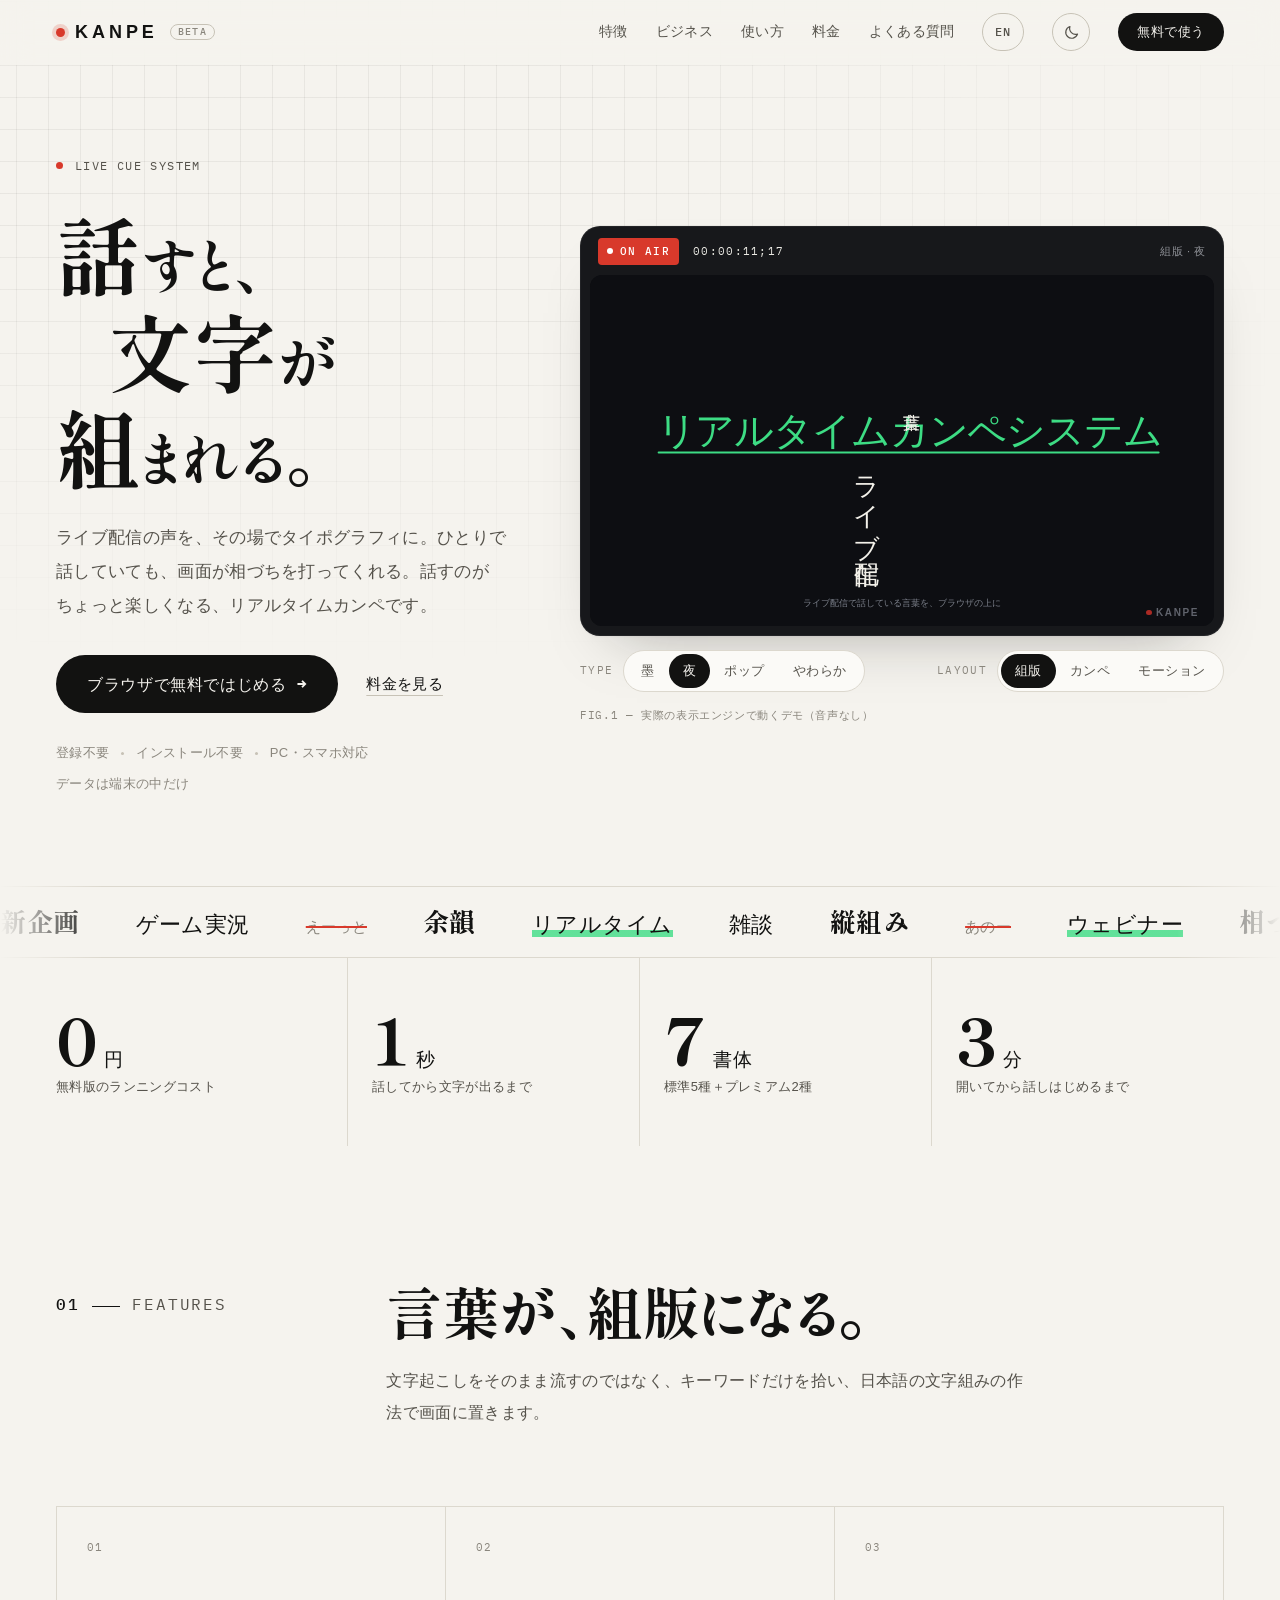
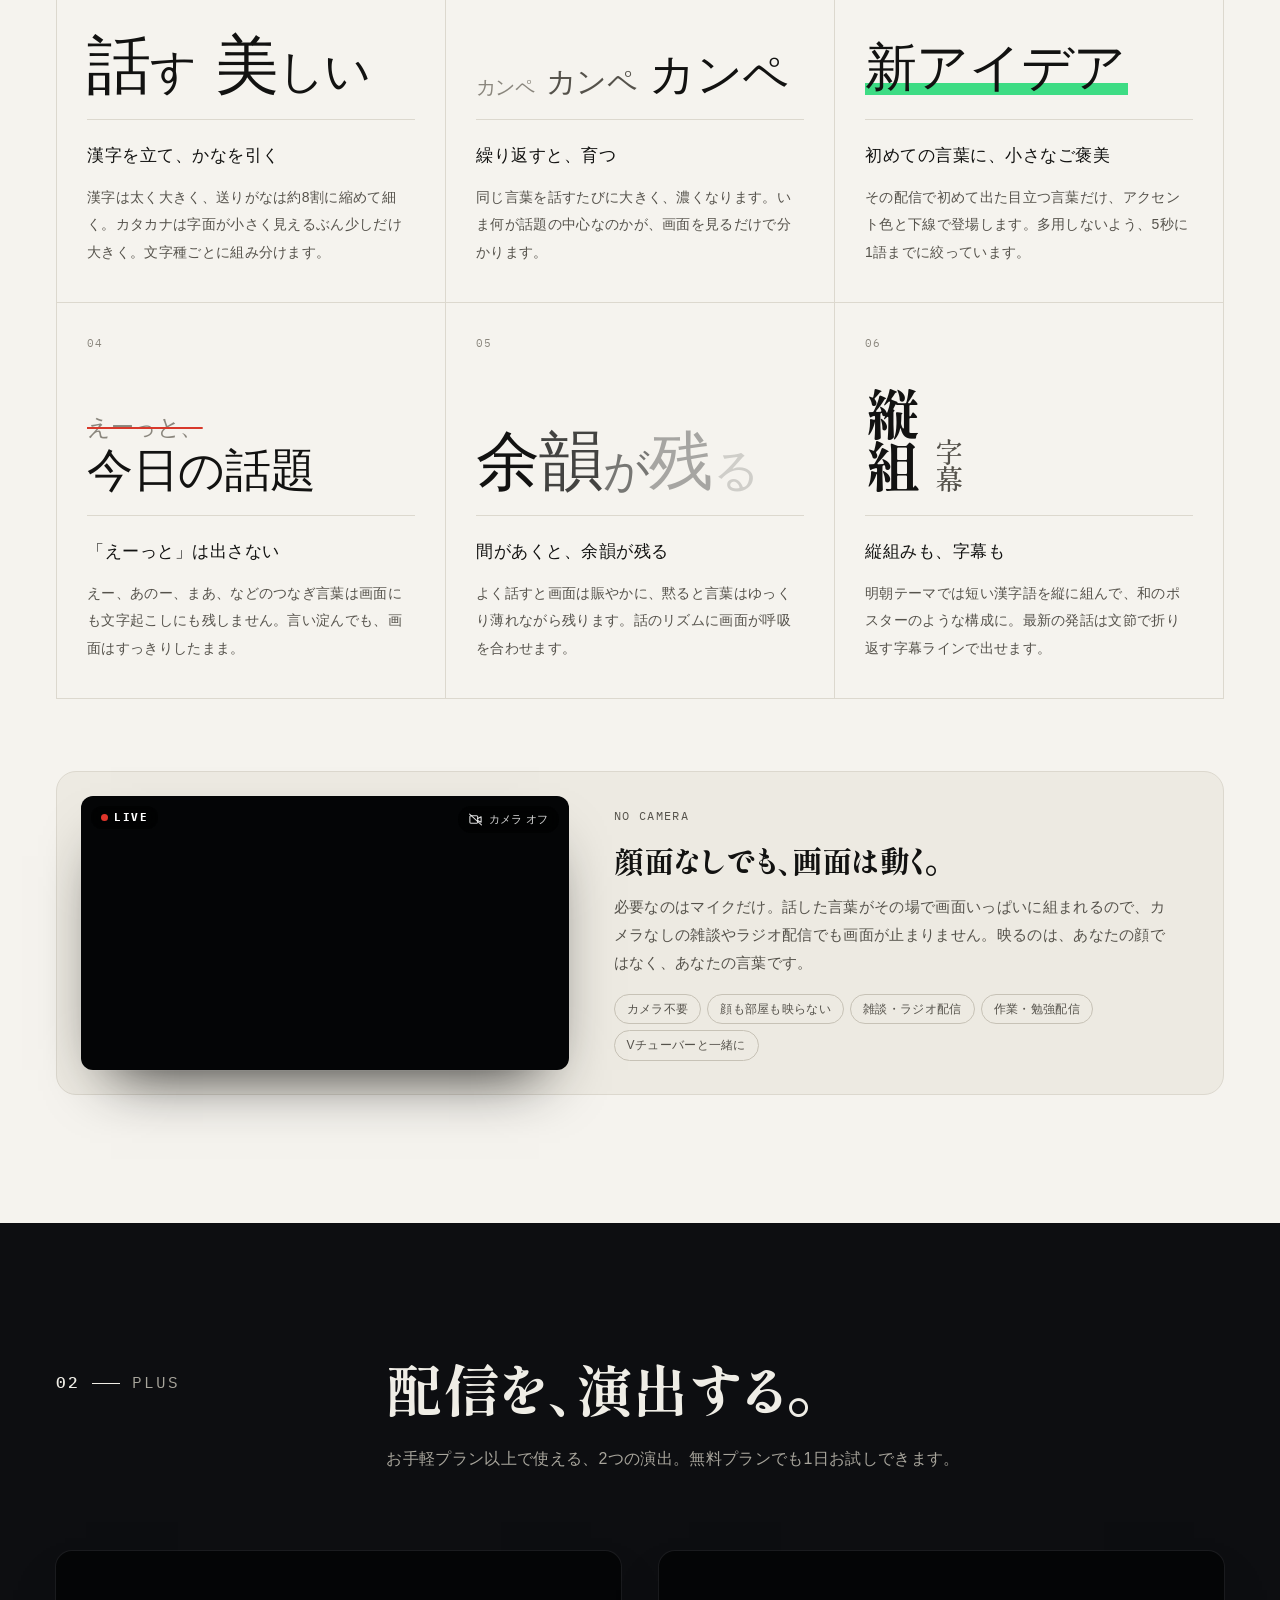
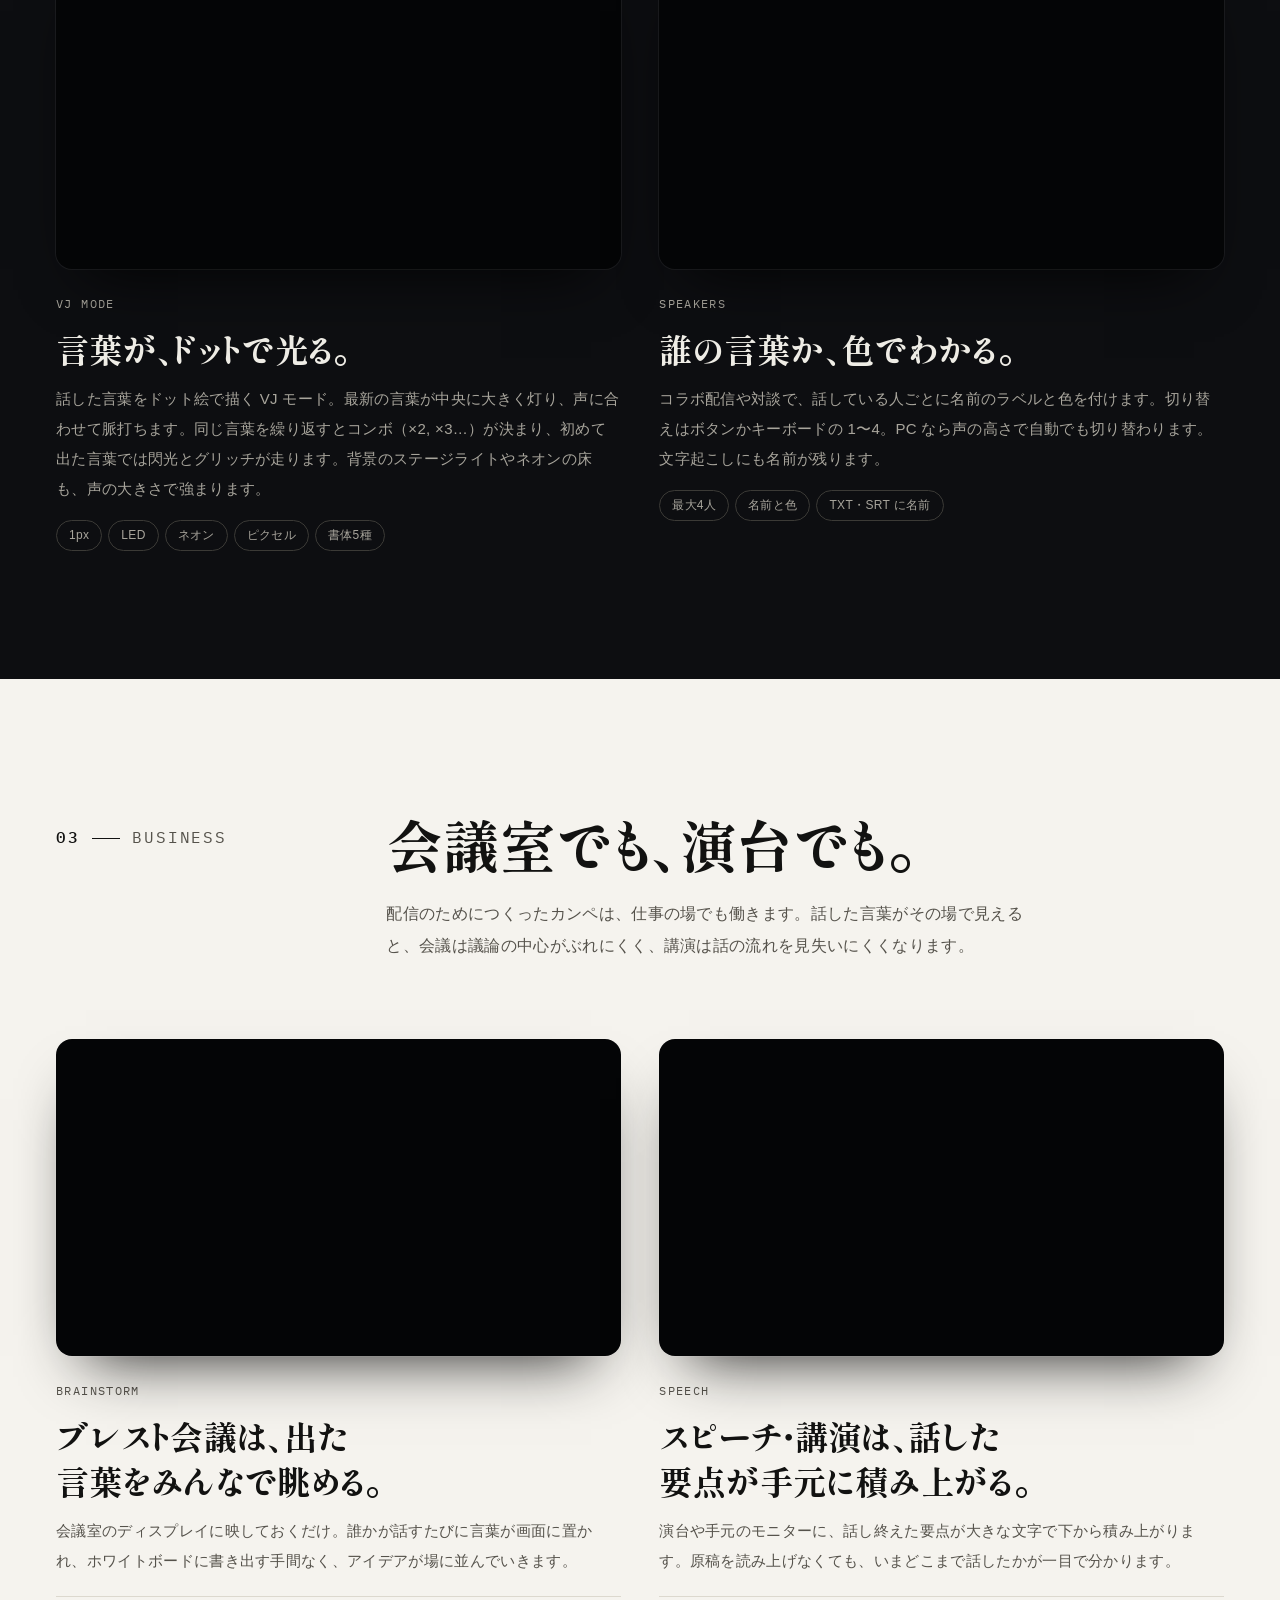
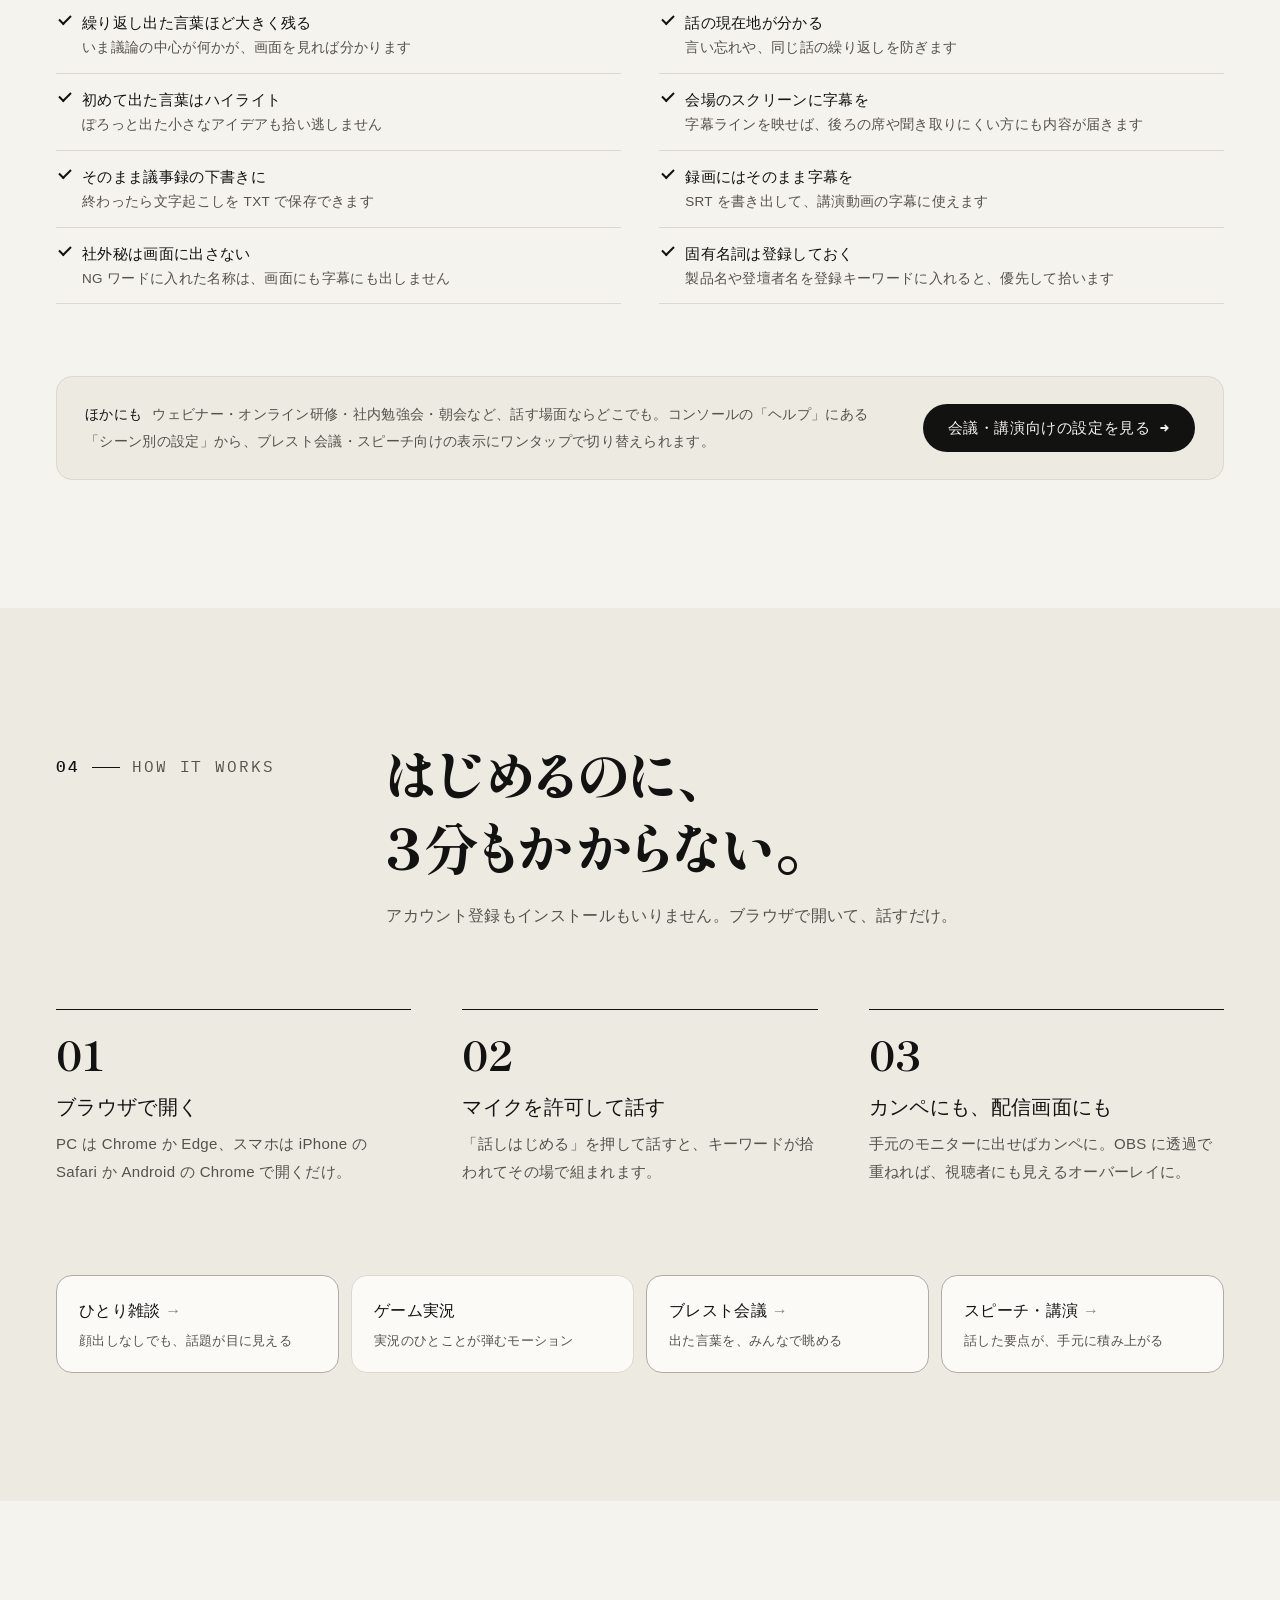
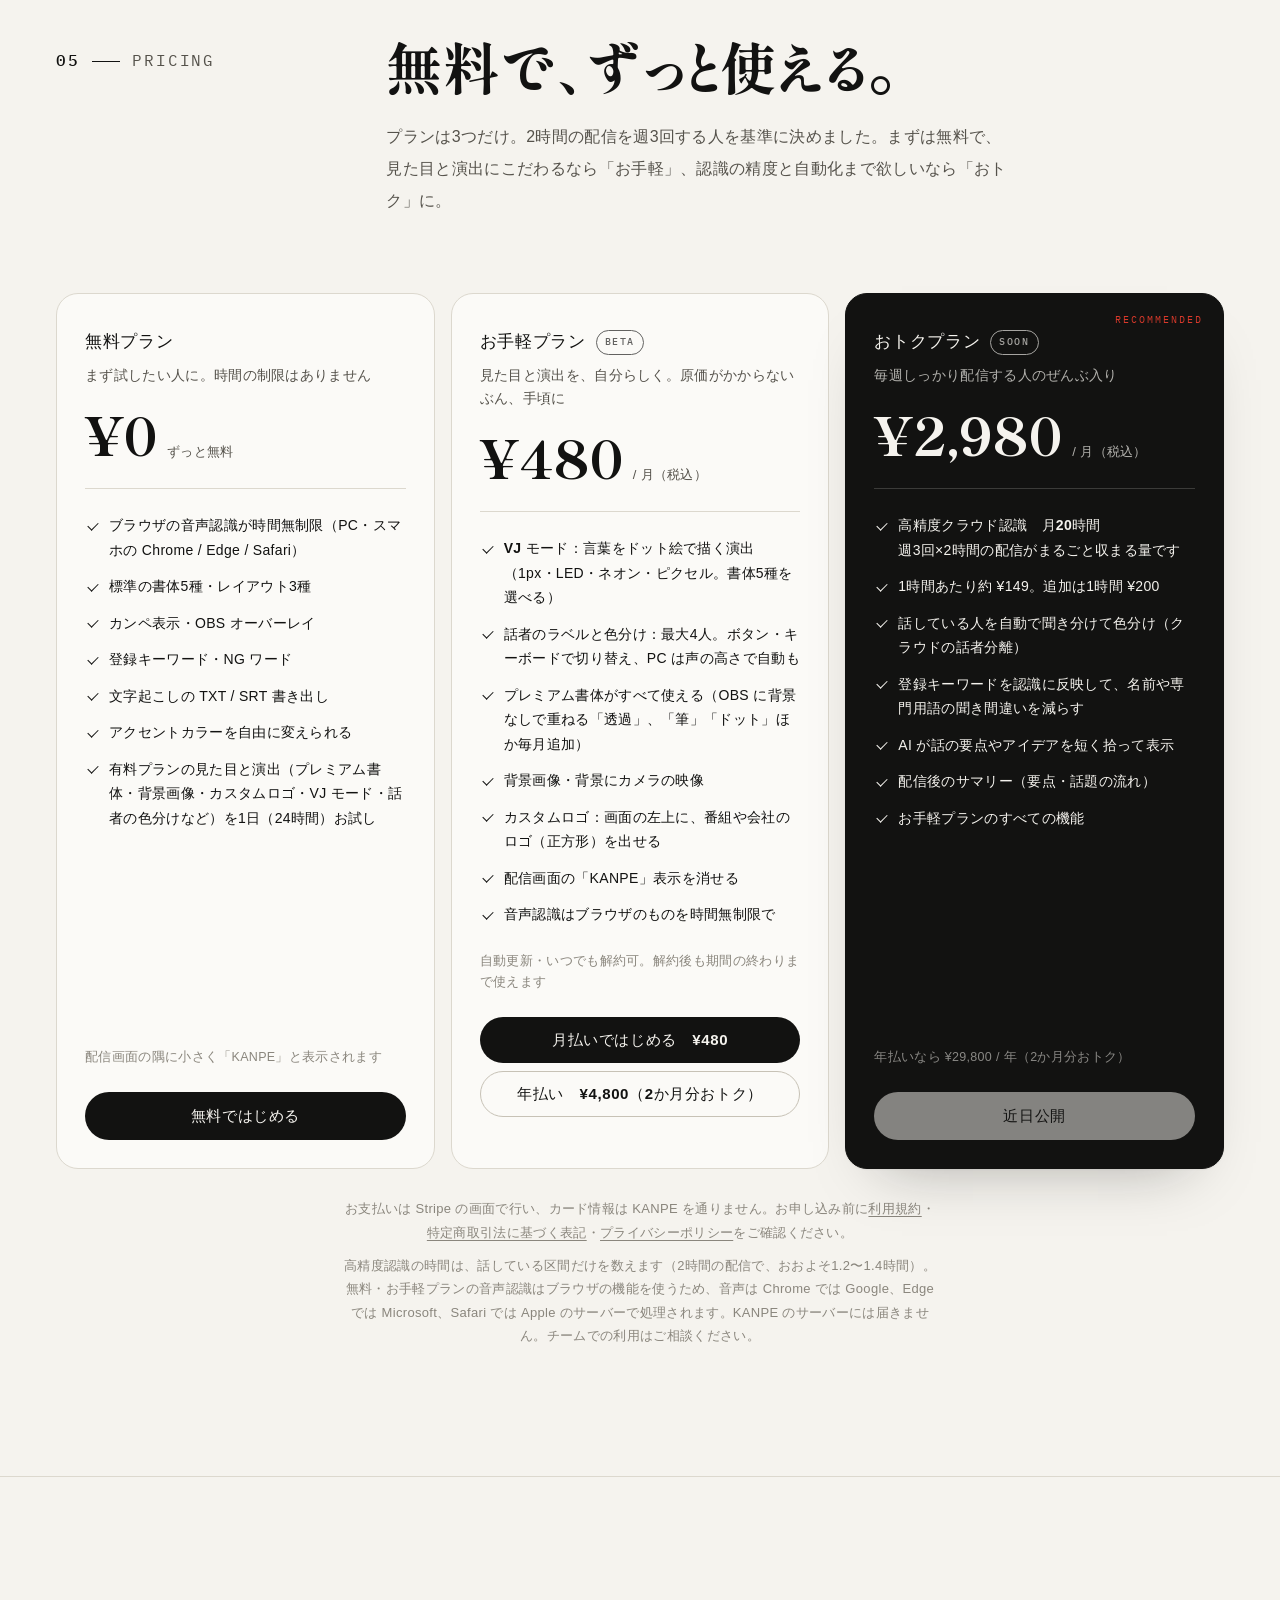
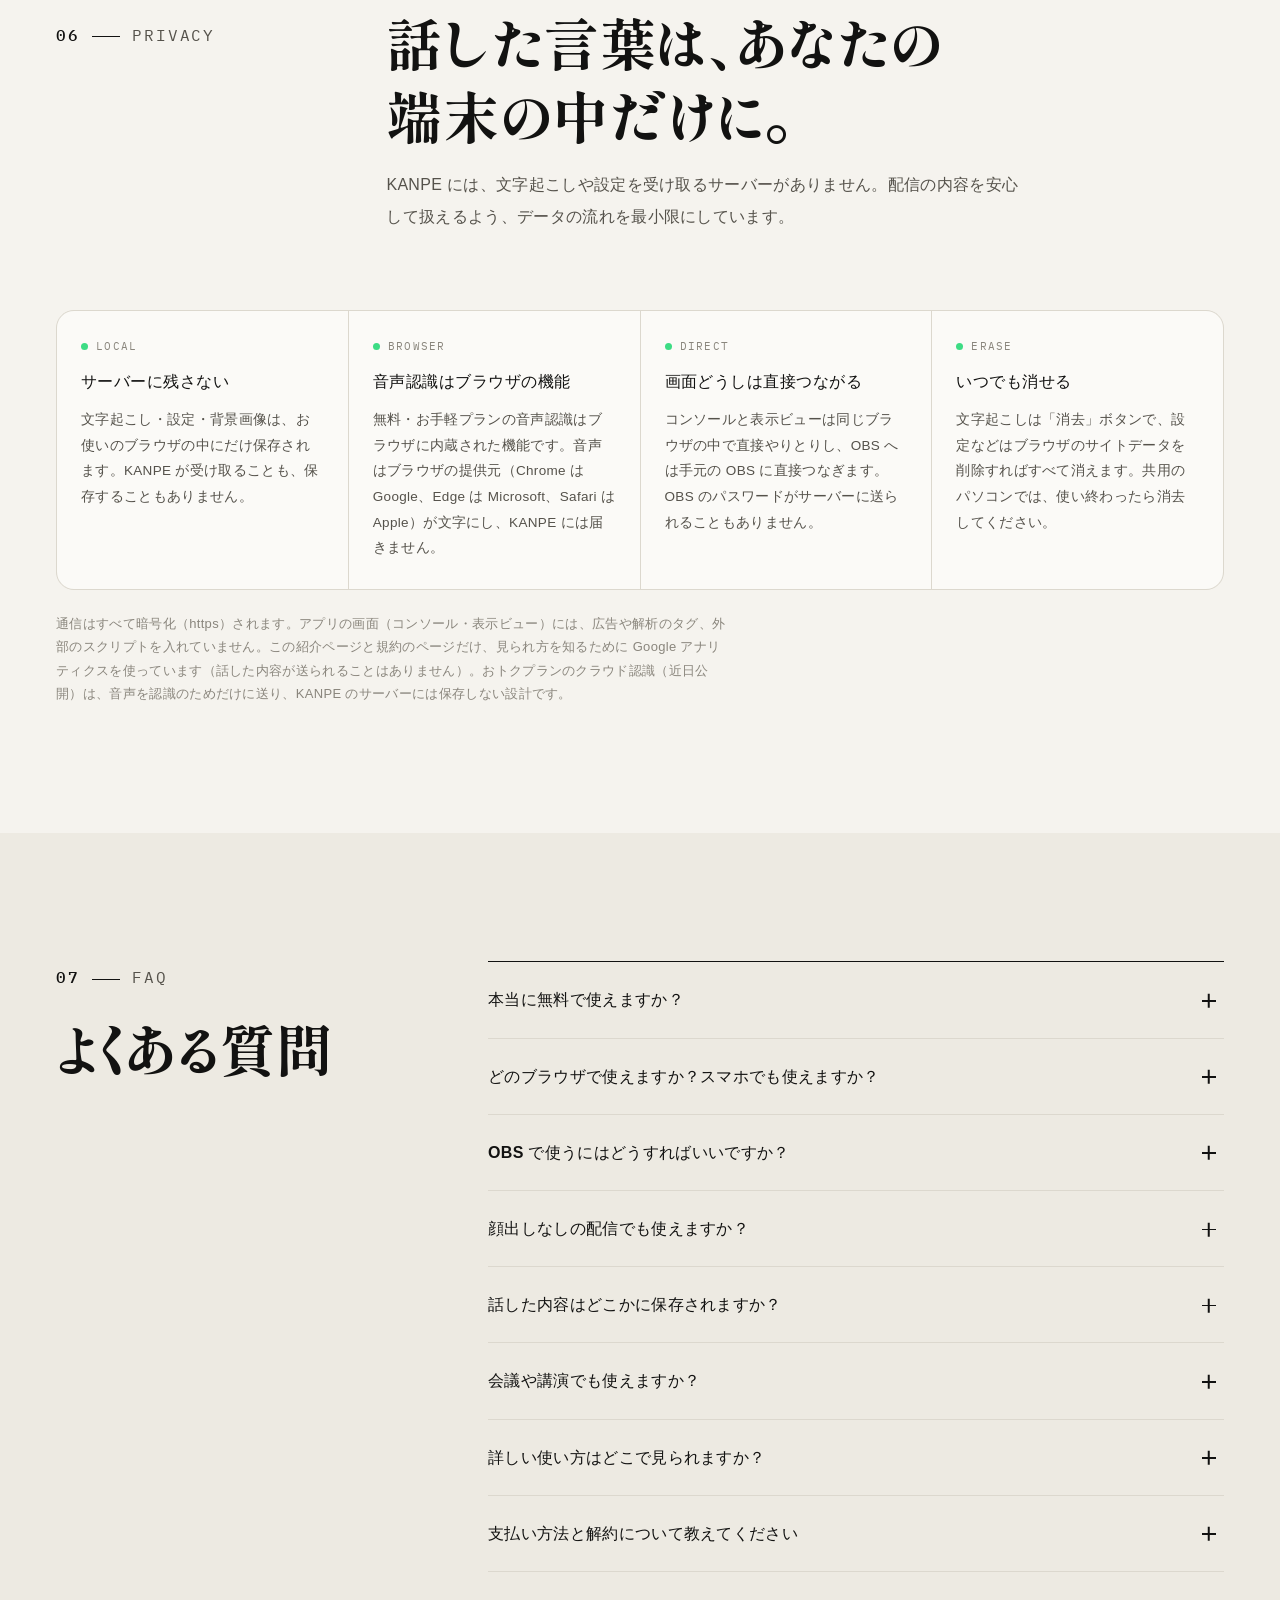
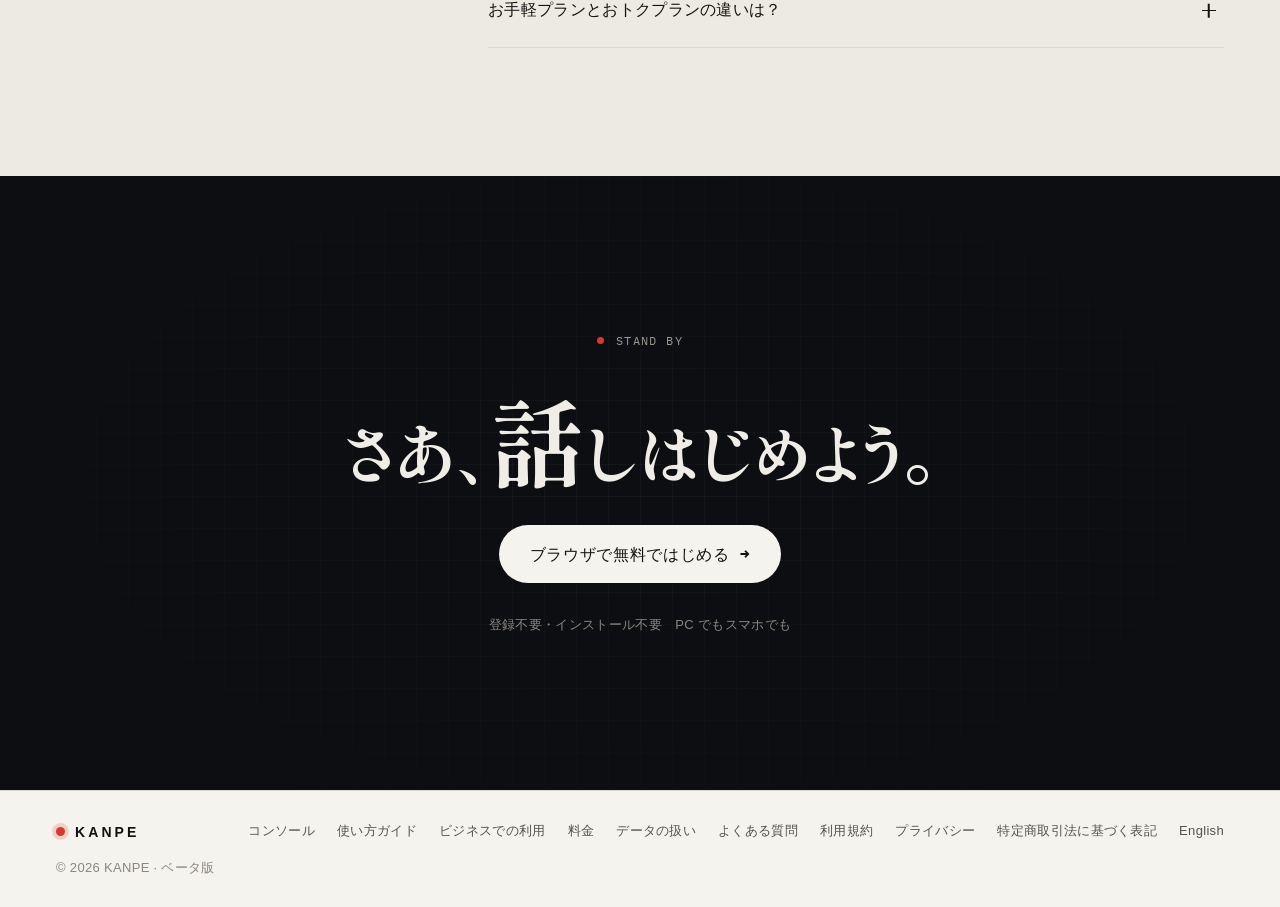
==== commit af90f7a6: "Add Motion layout: kinetic typography with reactive shapes (replaces Ticker) Spoken sentences now ap" ====
--- a/index.html
+++ b/index.html
@@ -32,7 +32,7 @@
 <link rel="preconnect" href="https://fonts.googleapis.com">
 <link rel="preconnect" href="https://fonts.gstatic.com" crossorigin>
 <link rel="stylesheet" href="https://fonts.googleapis.com/css2?family=Shippori+Mincho+B1:wght@500;700;800&family=Zen+Kaku+Gothic+New:wght@400;500;700;900&family=IBM+Plex+Mono:wght@400;500&display=swap">
-<link rel="stylesheet" href="styles/lp.css?v=202610221431">
+<link rel="stylesheet" href="styles/lp.css?v=202610250319">
 <script>document.documentElement.classList.add('js');</script>
 <script>try{var t=localStorage.getItem('kanpe.ui');t=(t==='light'||t==='dark')?t:null;if(t)document.documentElement.dataset.theme=t;document.documentElement.dataset.mode=t||'light'}catch(e){}</script>
 <script type="application/ld+json">{"@context":"https://schema.org","@graph":[{"@type":"WebSite","@id":"https://kanpe.yoneken.xyz/#website","url":"https://kanpe.yoneken.xyz/","name":"KANPE","alternateName":"KANPE リアルタイムカンペ","inLanguage":["ja","en"]},{"@type":"WebApplication","@id":"https://kanpe.yoneken.xyz/#app","name":"KANPE","url":"https://kanpe.yoneken.xyz/","description":"ライブ配信で話した言葉を、その場で日本語タイポグラフィにするリアルタイムカンペ。ブラウザとマイクだけで、登録不要・無料ではじめられます。","applicationCategory":"MultimediaApplication","operatingSystem":"Web browser","browserRequirements":"マイクと音声認識（Web Speech API）に対応したブラウザ（Chrome・Edge・Safari）","inLanguage":"ja","isAccessibleForFree":true,"image":"https://kanpe.yoneken.xyz/assets/og.png?v=2","isPartOf":{"@id":"https://kanpe.yoneken.xyz/#website"},"offers":[{"@type":"Offer","name":"無料プラン","price":"0","priceCurrency":"JPY","url":"https://kanpe.yoneken.xyz/#pricing"},{"@type":"Offer","name":"お手軽プラン（月払い）","price":"480","priceCurrency":"JPY","url":"https://kanpe.yoneken.xyz/#pricing","priceSpecification":{"@type":"UnitPriceSpecification","price":"480","priceCurrency":"JPY","billingDuration":"P1M","unitCode":"MON"}},{"@type":"Offer","name":"お手軽プラン（年払い）","price":"4800","priceCurrency":"JPY","url":"https://kanpe.yoneken.xyz/#pricing","priceSpecification":{"@type":"UnitPriceSpecification","price":"4800","priceCurrency":"JPY","billingDuration":"P1Y","unitCode":"ANN"}}]}]}</script>
@@ -106,7 +106,7 @@
           <div class="seg" id="layoutChips">
             <button type="button" data-layout-id="compose" aria-pressed="true">組版</button>
             <button type="button" data-layout-id="kanpe">カンペ</button>
-            <button type="button" data-layout-id="ticker">テロップ</button>
+            <button type="button" data-layout-id="motion">モーション</button>
           </div>
         </div>
       </div>
@@ -328,7 +328,7 @@
       </ol>
       <ul class="uses" aria-label="こんな場面で">
         <li class="reveal link"><a href="#noface"><b>ひとり雑談</b><span>顔出しなしでも、話題が目に見える</span></a></li>
-        <li class="reveal"><b>ゲーム実況</b><span>テロップ帯で画面の邪魔をしない</span></li>
+        <li class="reveal"><b>ゲーム実況</b><span>実況のひとことが弾むモーション</span></li>
         <li class="reveal link"><a href="#business"><b>ブレスト会議</b><span>出た言葉を、みんなで眺める</span></a></li>
         <li class="reveal link"><a href="#business"><b>スピーチ・講演</b><span>話した要点が、手元に積み上がる</span></a></li>
       </ul>
@@ -459,7 +459,7 @@
         </details>
         <details>
           <summary>顔出しなしの配信でも使えますか？</summary>
-          <p>はい、おすすめの使い方のひとつです。KANPE はカメラを使わず、マイクだけで動きます。表示ビューを OBS に取り込めば、画面いっぱいに組まれた言葉がそのまま配信画面になります。背景画像やカスタムロゴでチャンネルらしさを出すこともできます（お手軽プラン）。Vチューバーのアバターやゲーム画面に重ねたいときは、テロップや透過の表示が向いています（透過はお手軽プラン）。</p>
+          <p>はい、おすすめの使い方のひとつです。KANPE はカメラを使わず、マイクだけで動きます。表示ビューを OBS に取り込めば、画面いっぱいに組まれた言葉がそのまま配信画面になります。背景画像やカスタムロゴでチャンネルらしさを出すこともできます（お手軽プラン）。Vチューバーのアバターやゲーム画面に重ねたいときは、透過の書体にモーションや組版を組み合わせるのが向いています（透過はお手軽プラン）。</p>
         </details>
         <details>
           <summary>話した内容はどこかに保存されますか？</summary>
@@ -514,10 +514,10 @@
 <div class="dock" id="dock" aria-hidden="true">
   <a class="btn btn-ink block" href="app.html?welcome=1" tabindex="-1">ブラウザで無料ではじめる<span class="arrow" aria-hidden="true">→</span></a>
 </div>
-<script src="src/ui/lang.js?v=202610221431" defer></script>
-<script src="src/ui/menu.js?v=202610221431" defer></script>
-<script src="src/ui/mode.js?v=202610221431" defer></script>
-<script src="src/lp/lp.js?v=202610221431" defer></script>
-<script type="module" src="src/lp/analytics.js?v=202610221431"></script>
+<script src="src/ui/lang.js?v=202610250319" defer></script>
+<script src="src/ui/menu.js?v=202610250319" defer></script>
+<script src="src/ui/mode.js?v=202610250319" defer></script>
+<script src="src/lp/lp.js?v=202610250319" defer></script>
+<script type="module" src="src/lp/analytics.js?v=202610250319"></script>
 </body>
 </html>
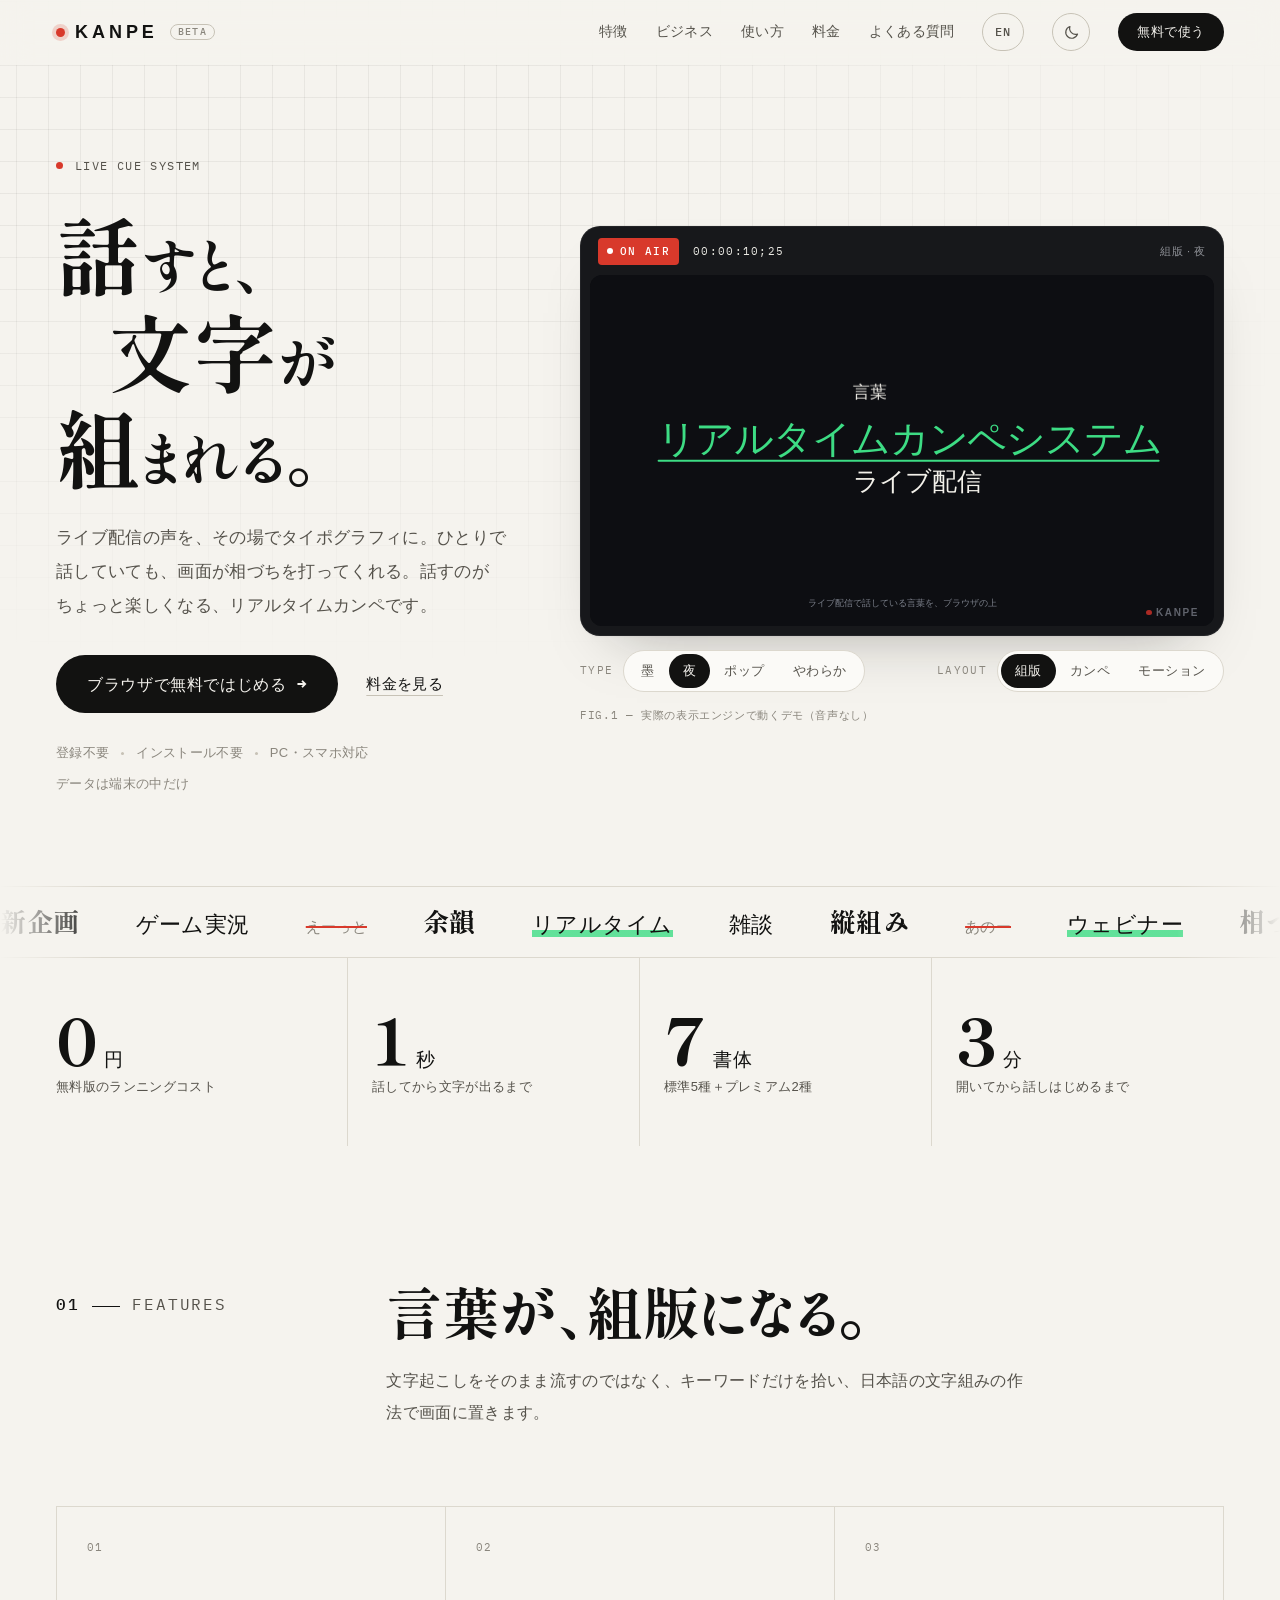
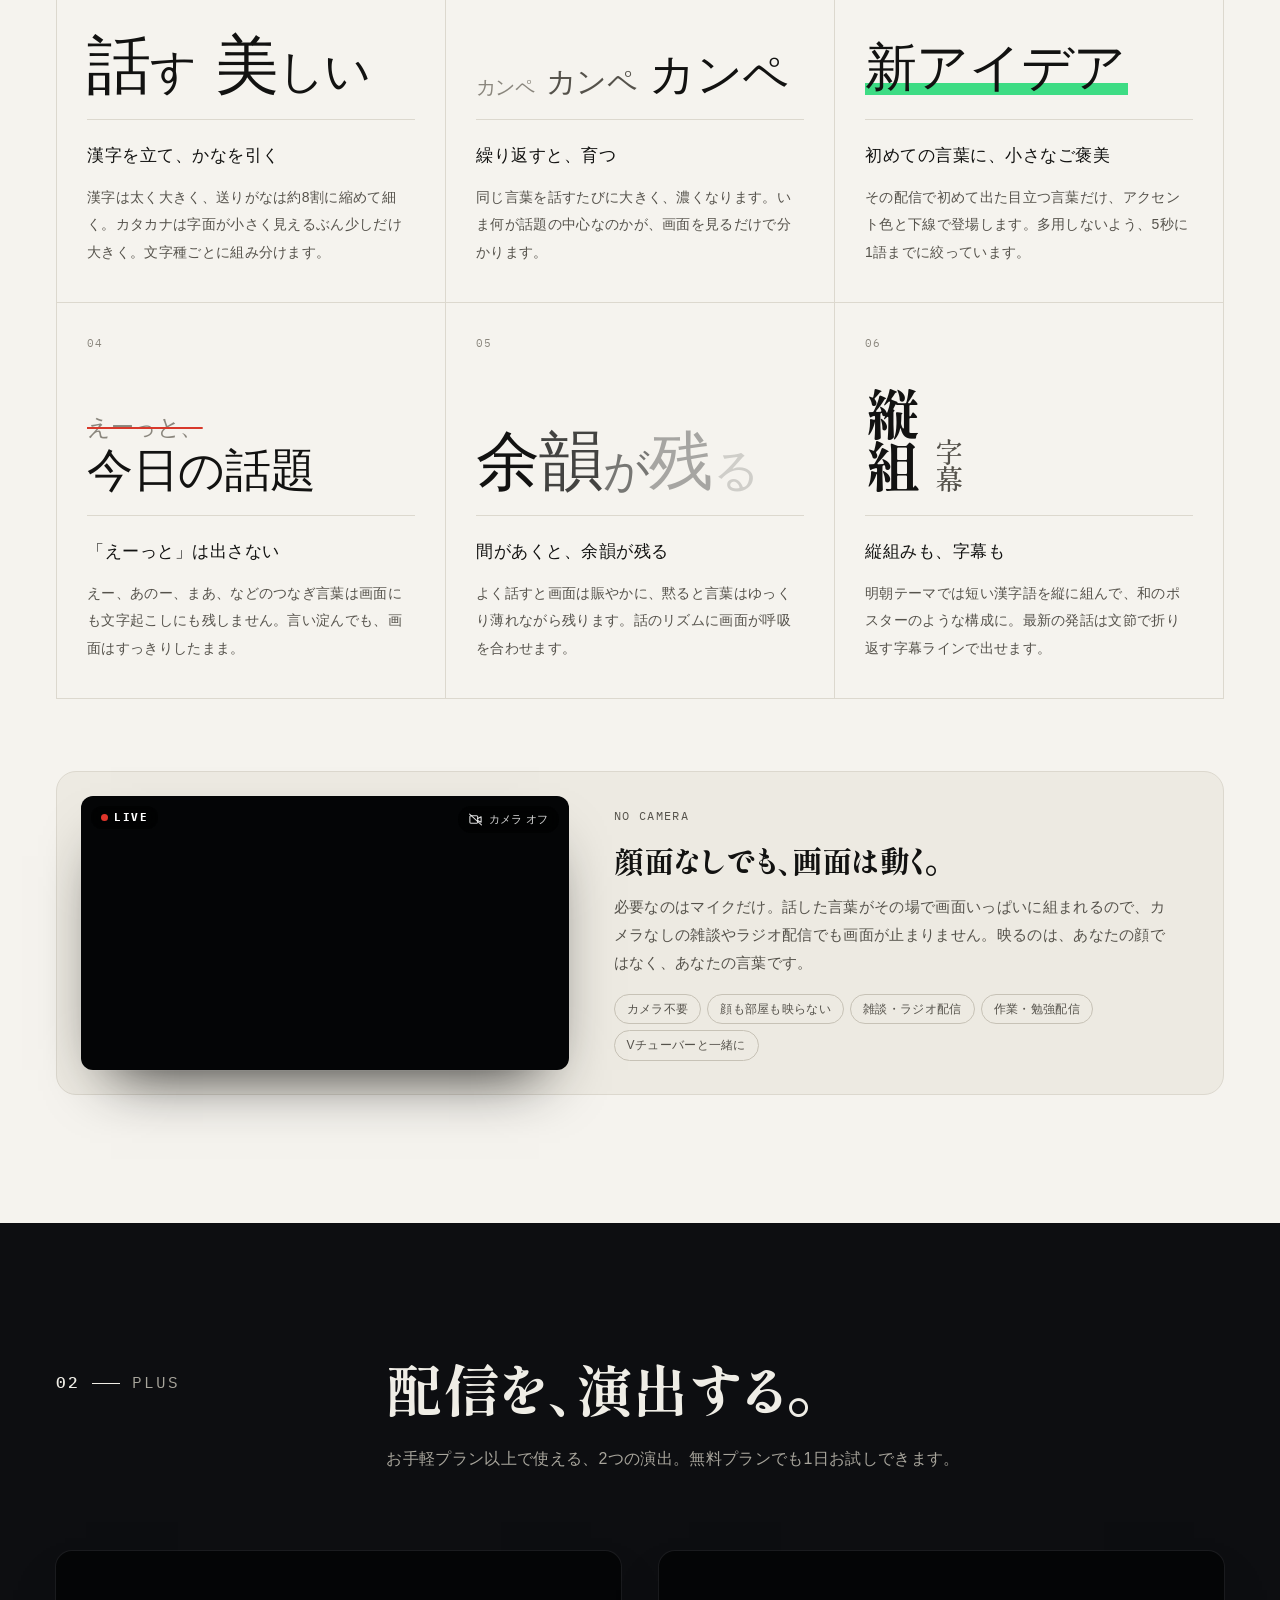
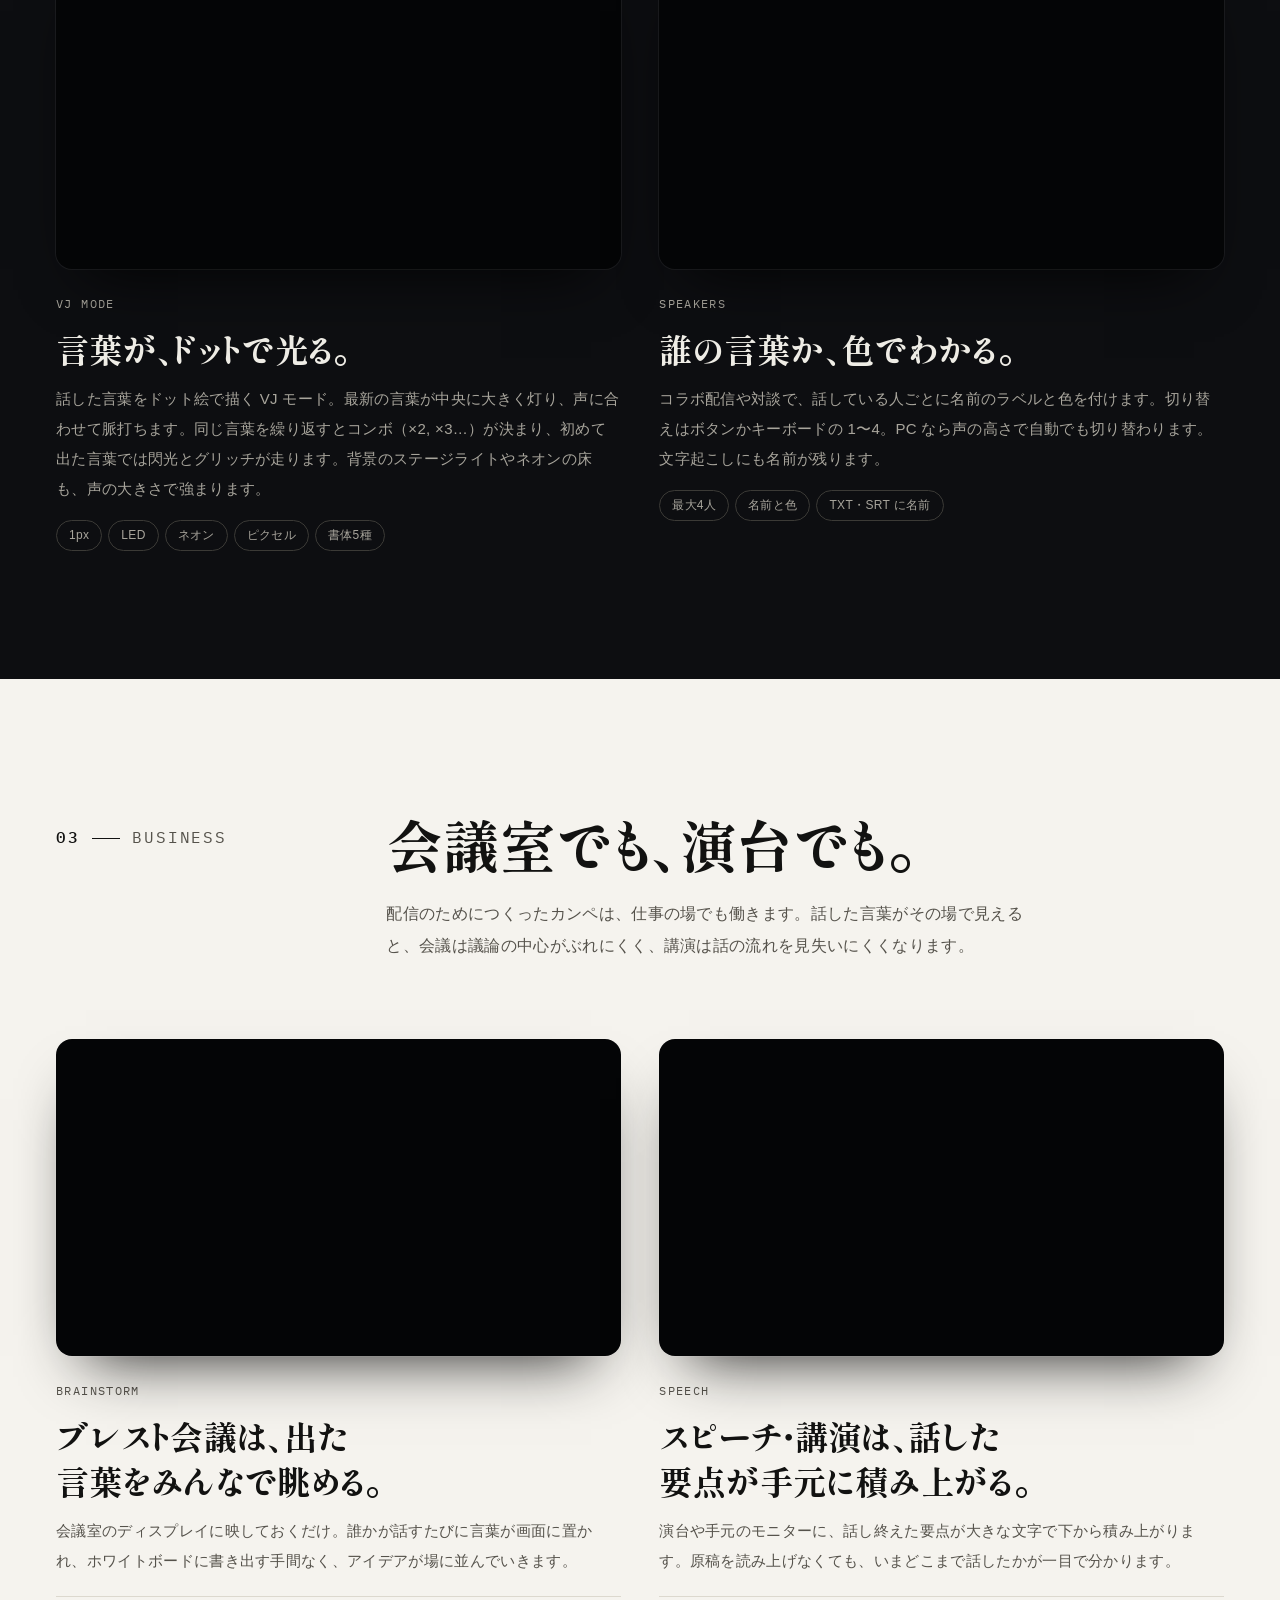
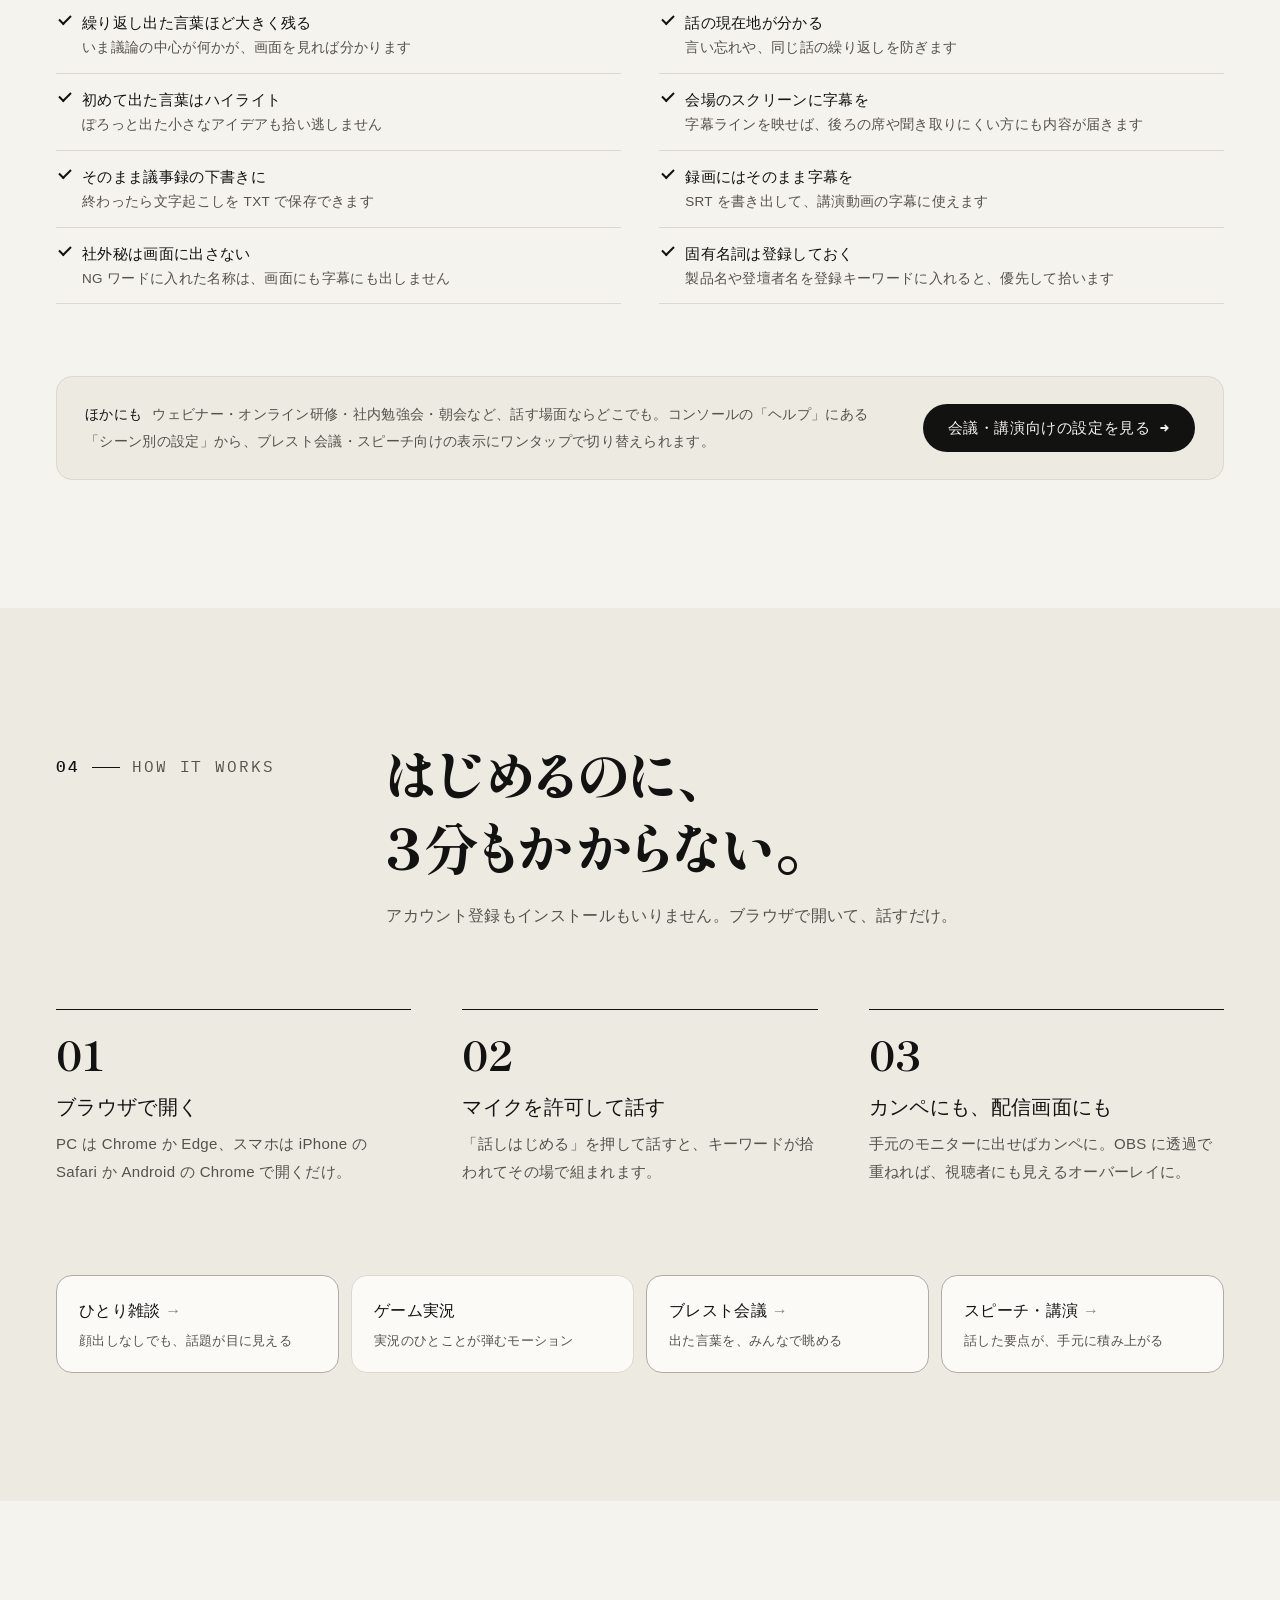
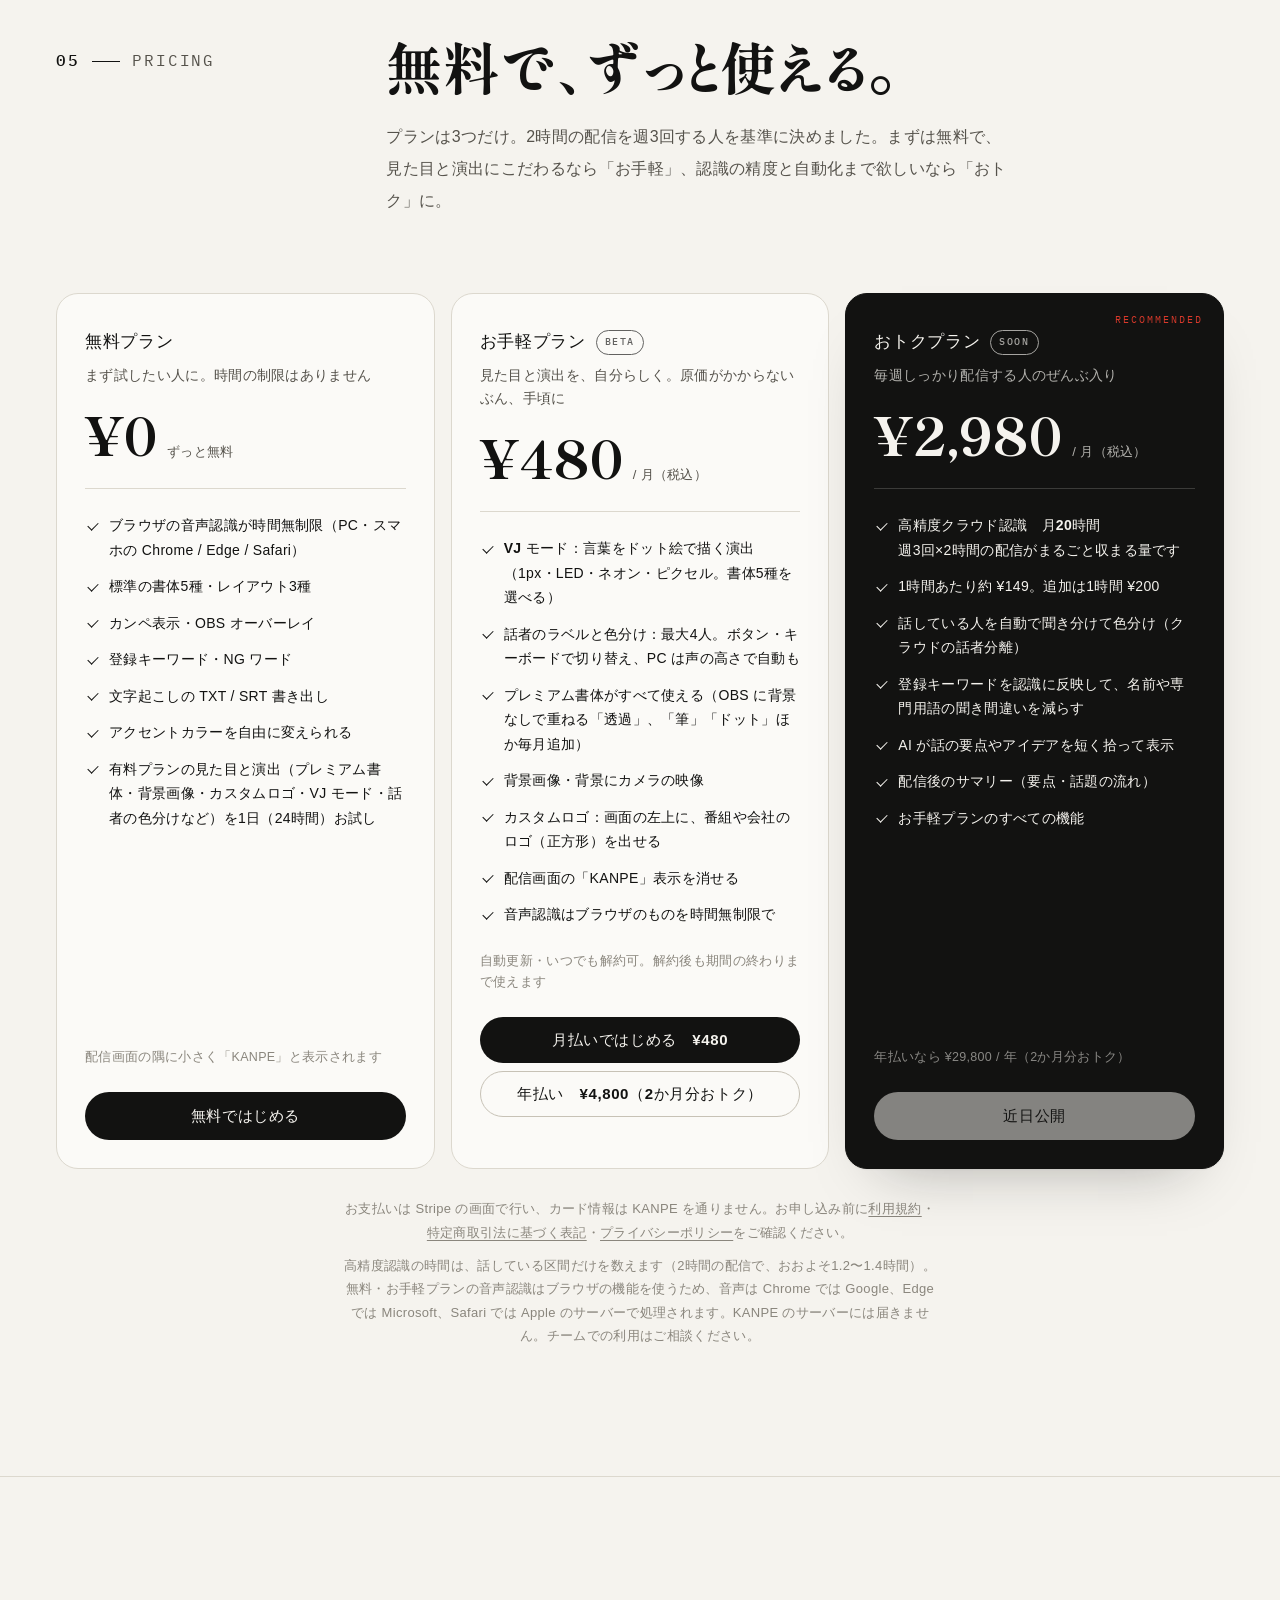
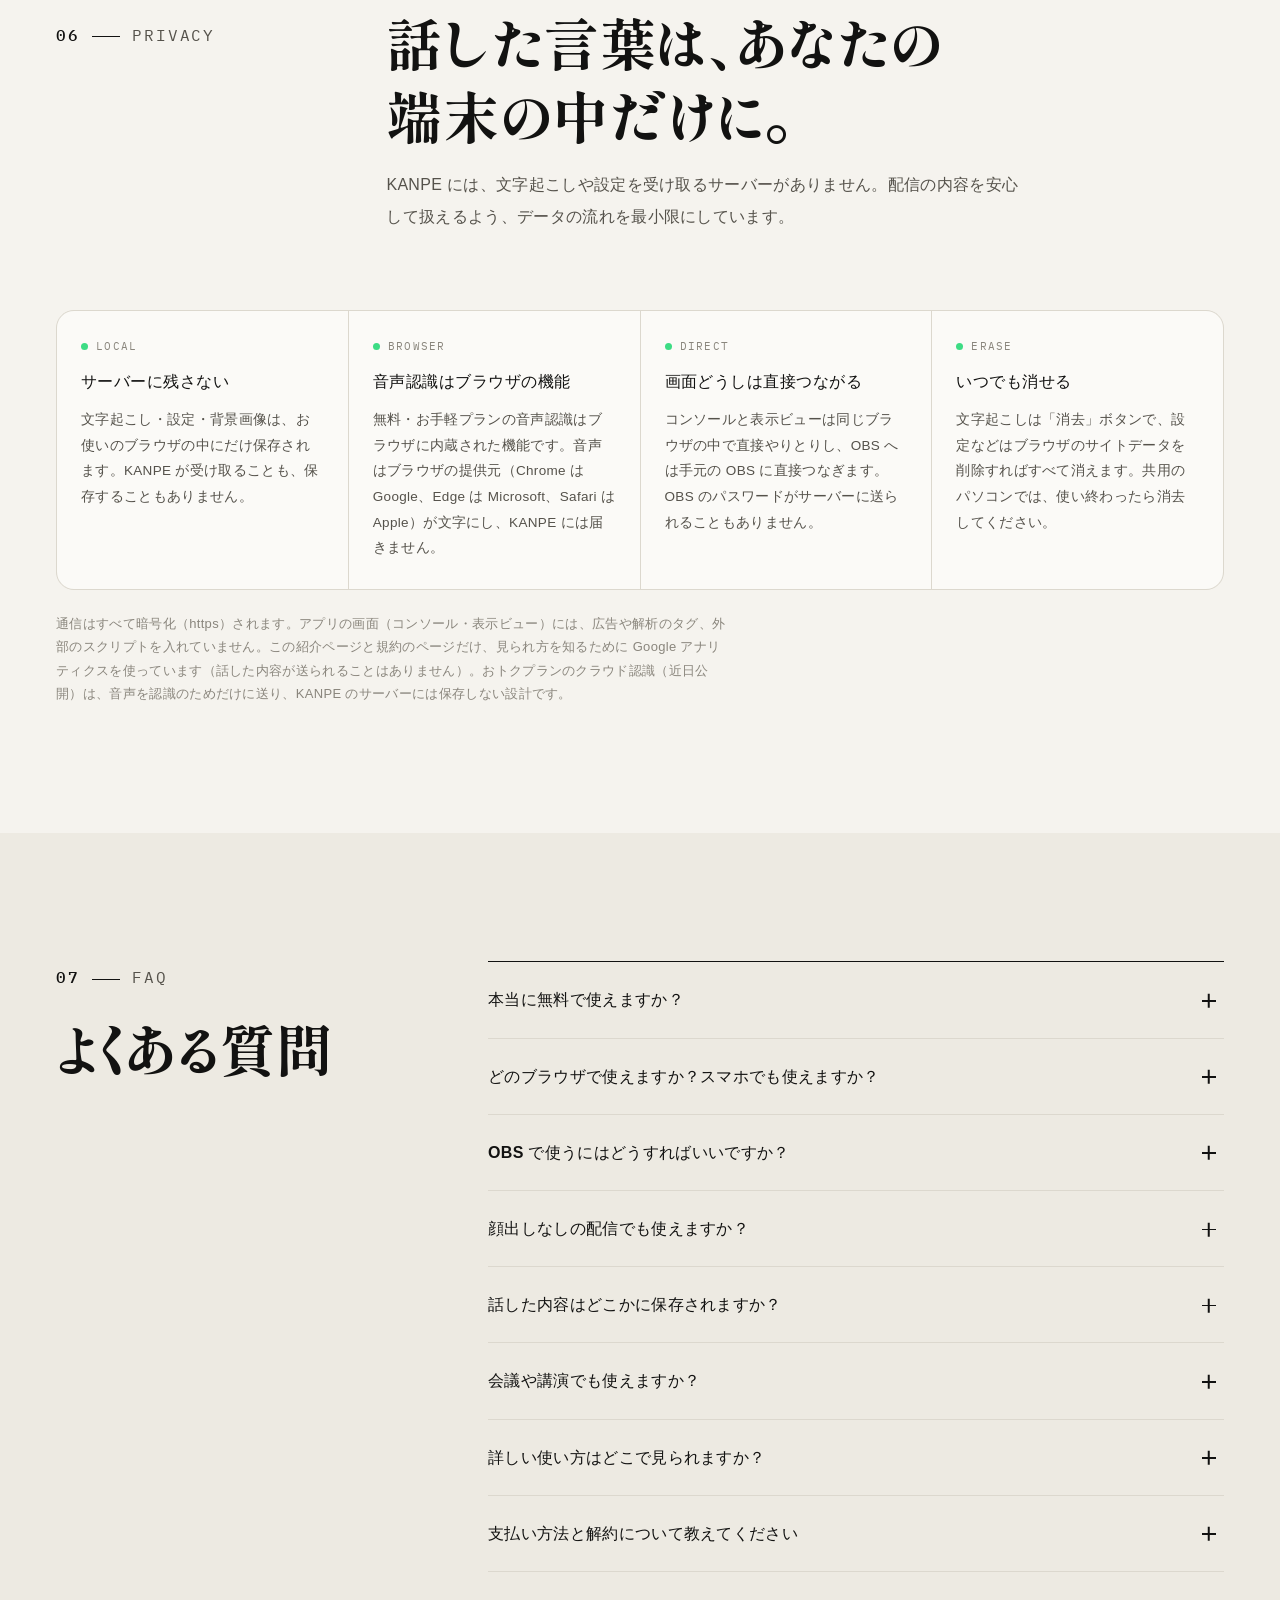
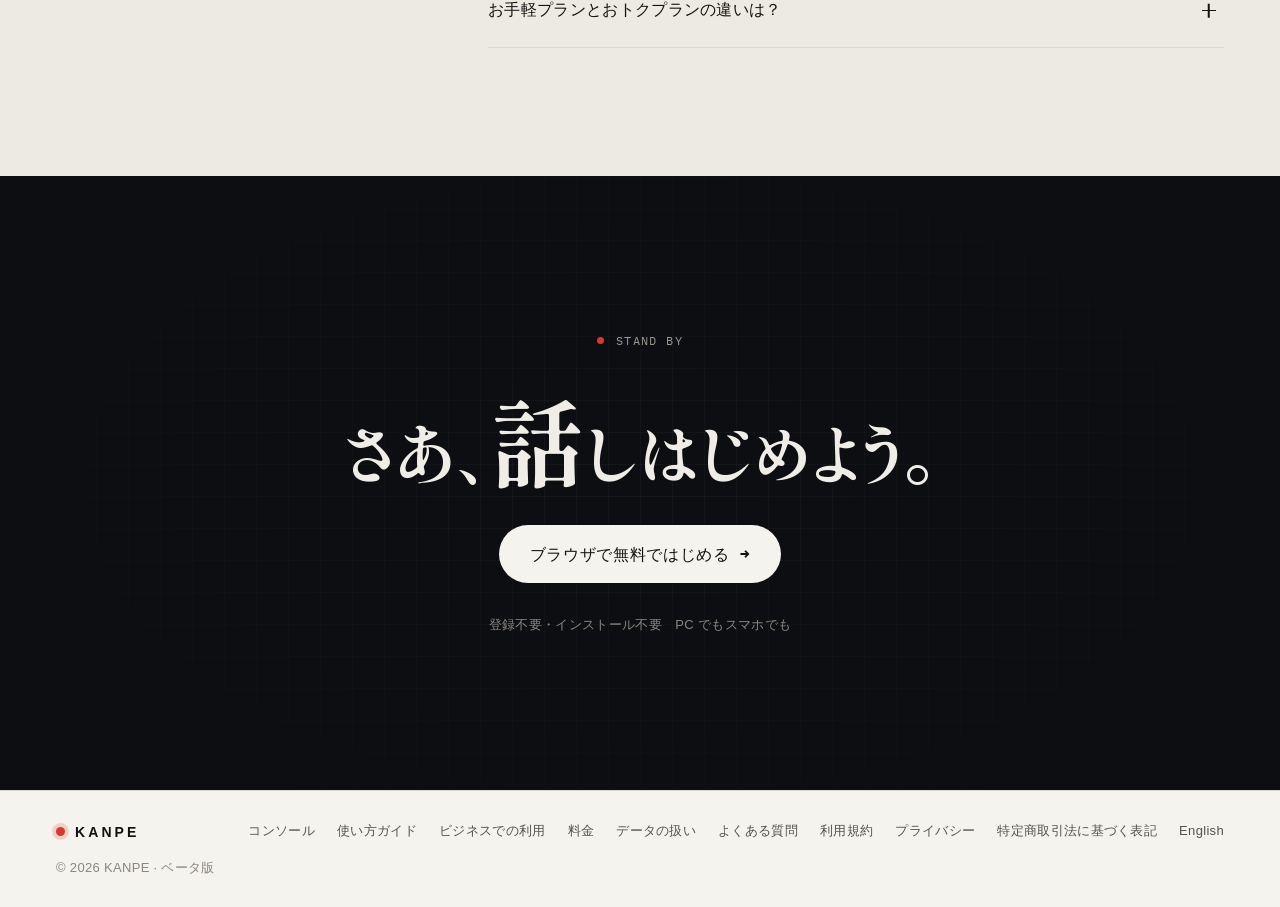
==== commit 20ee81a5: "Motion: 1px particle effects, more entrances/transitions, react to room sound - dust.js: canvas part" ====
--- a/index.html
+++ b/index.html
@@ -32,7 +32,7 @@
 <link rel="preconnect" href="https://fonts.googleapis.com">
 <link rel="preconnect" href="https://fonts.gstatic.com" crossorigin>
 <link rel="stylesheet" href="https://fonts.googleapis.com/css2?family=Shippori+Mincho+B1:wght@500;700;800&family=Zen+Kaku+Gothic+New:wght@400;500;700;900&family=IBM+Plex+Mono:wght@400;500&display=swap">
-<link rel="stylesheet" href="styles/lp.css?v=202610250319">
+<link rel="stylesheet" href="styles/lp.css?v=202610250347">
 <script>document.documentElement.classList.add('js');</script>
 <script>try{var t=localStorage.getItem('kanpe.ui');t=(t==='light'||t==='dark')?t:null;if(t)document.documentElement.dataset.theme=t;document.documentElement.dataset.mode=t||'light'}catch(e){}</script>
 <script type="application/ld+json">{"@context":"https://schema.org","@graph":[{"@type":"WebSite","@id":"https://kanpe.yoneken.xyz/#website","url":"https://kanpe.yoneken.xyz/","name":"KANPE","alternateName":"KANPE リアルタイムカンペ","inLanguage":["ja","en"]},{"@type":"WebApplication","@id":"https://kanpe.yoneken.xyz/#app","name":"KANPE","url":"https://kanpe.yoneken.xyz/","description":"ライブ配信で話した言葉を、その場で日本語タイポグラフィにするリアルタイムカンペ。ブラウザとマイクだけで、登録不要・無料ではじめられます。","applicationCategory":"MultimediaApplication","operatingSystem":"Web browser","browserRequirements":"マイクと音声認識（Web Speech API）に対応したブラウザ（Chrome・Edge・Safari）","inLanguage":"ja","isAccessibleForFree":true,"image":"https://kanpe.yoneken.xyz/assets/og.png?v=2","isPartOf":{"@id":"https://kanpe.yoneken.xyz/#website"},"offers":[{"@type":"Offer","name":"無料プラン","price":"0","priceCurrency":"JPY","url":"https://kanpe.yoneken.xyz/#pricing"},{"@type":"Offer","name":"お手軽プラン（月払い）","price":"480","priceCurrency":"JPY","url":"https://kanpe.yoneken.xyz/#pricing","priceSpecification":{"@type":"UnitPriceSpecification","price":"480","priceCurrency":"JPY","billingDuration":"P1M","unitCode":"MON"}},{"@type":"Offer","name":"お手軽プラン（年払い）","price":"4800","priceCurrency":"JPY","url":"https://kanpe.yoneken.xyz/#pricing","priceSpecification":{"@type":"UnitPriceSpecification","price":"4800","priceCurrency":"JPY","billingDuration":"P1Y","unitCode":"ANN"}}]}]}</script>
@@ -514,10 +514,10 @@
 <div class="dock" id="dock" aria-hidden="true">
   <a class="btn btn-ink block" href="app.html?welcome=1" tabindex="-1">ブラウザで無料ではじめる<span class="arrow" aria-hidden="true">→</span></a>
 </div>
-<script src="src/ui/lang.js?v=202610250319" defer></script>
-<script src="src/ui/menu.js?v=202610250319" defer></script>
-<script src="src/ui/mode.js?v=202610250319" defer></script>
-<script src="src/lp/lp.js?v=202610250319" defer></script>
-<script type="module" src="src/lp/analytics.js?v=202610250319"></script>
+<script src="src/ui/lang.js?v=202610250347" defer></script>
+<script src="src/ui/menu.js?v=202610250347" defer></script>
+<script src="src/ui/mode.js?v=202610250347" defer></script>
+<script src="src/lp/lp.js?v=202610250347" defer></script>
+<script type="module" src="src/lp/analytics.js?v=202610250347"></script>
 </body>
 </html>
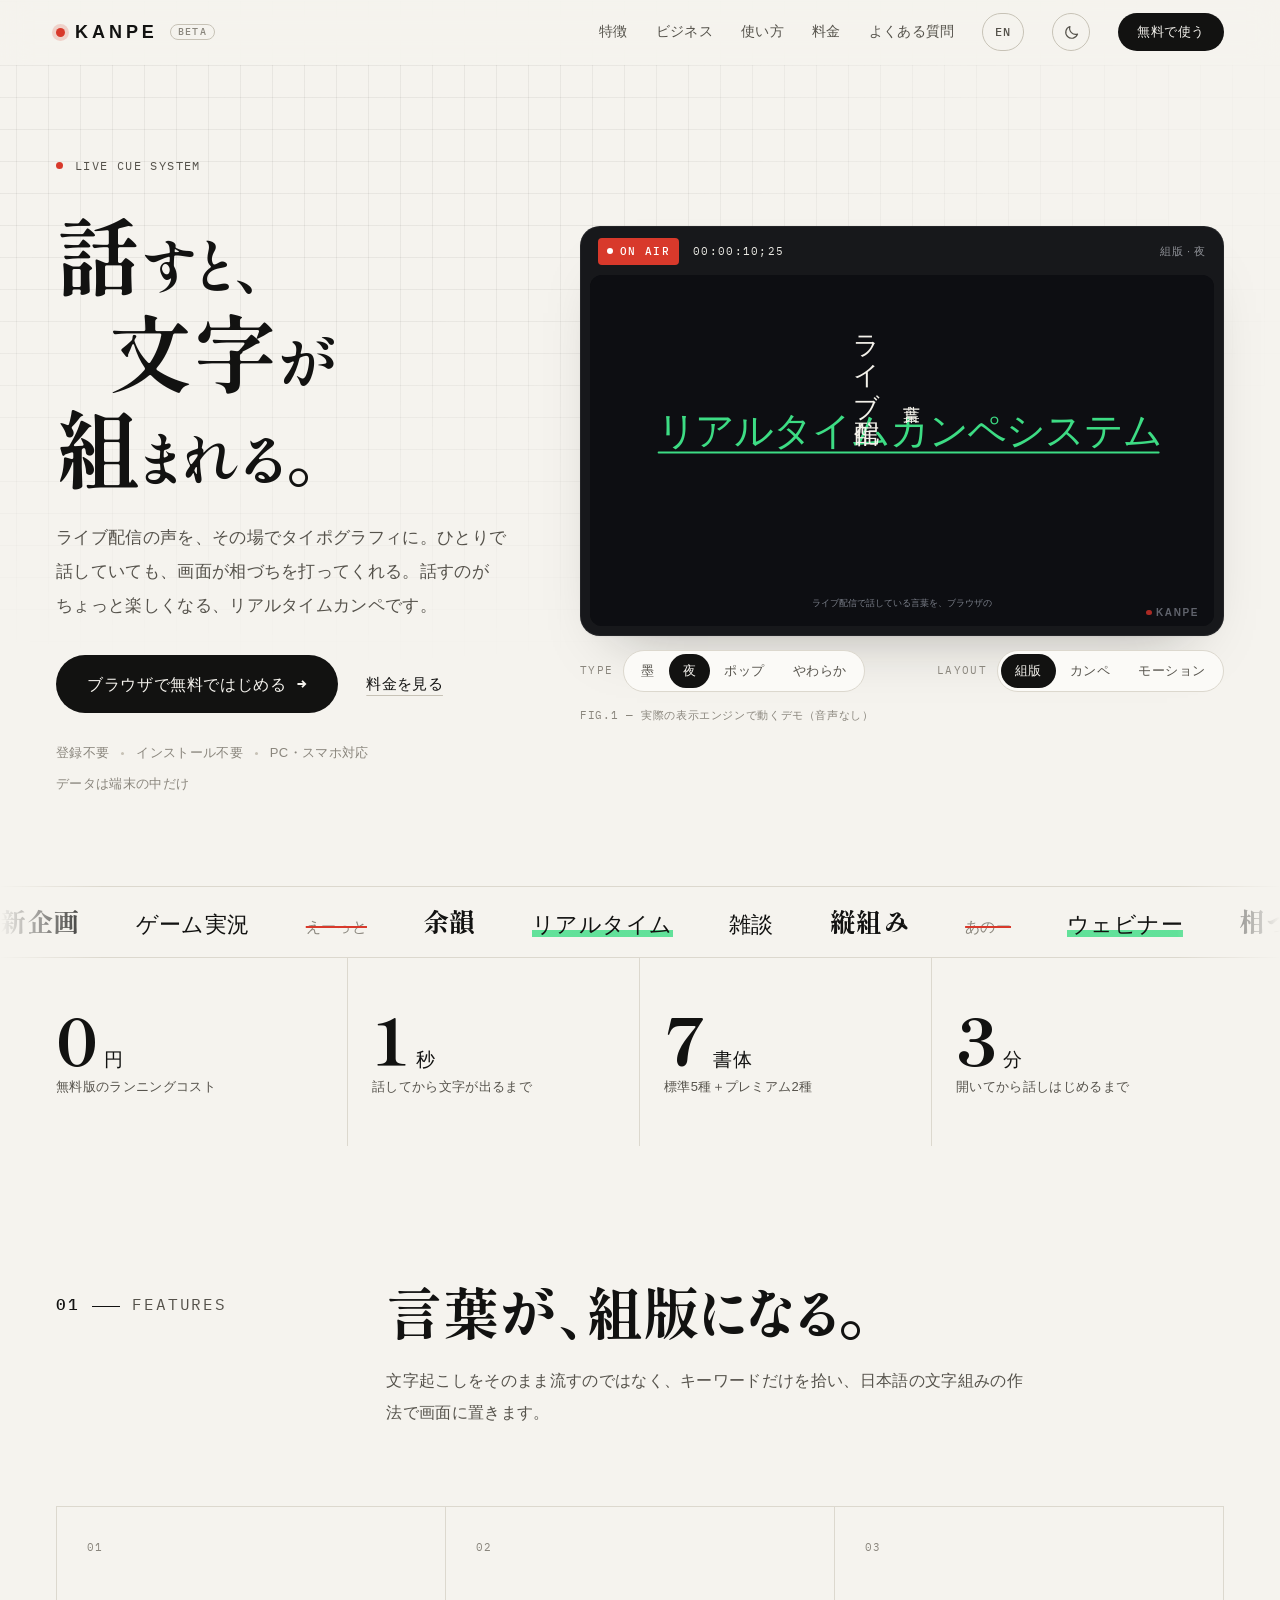
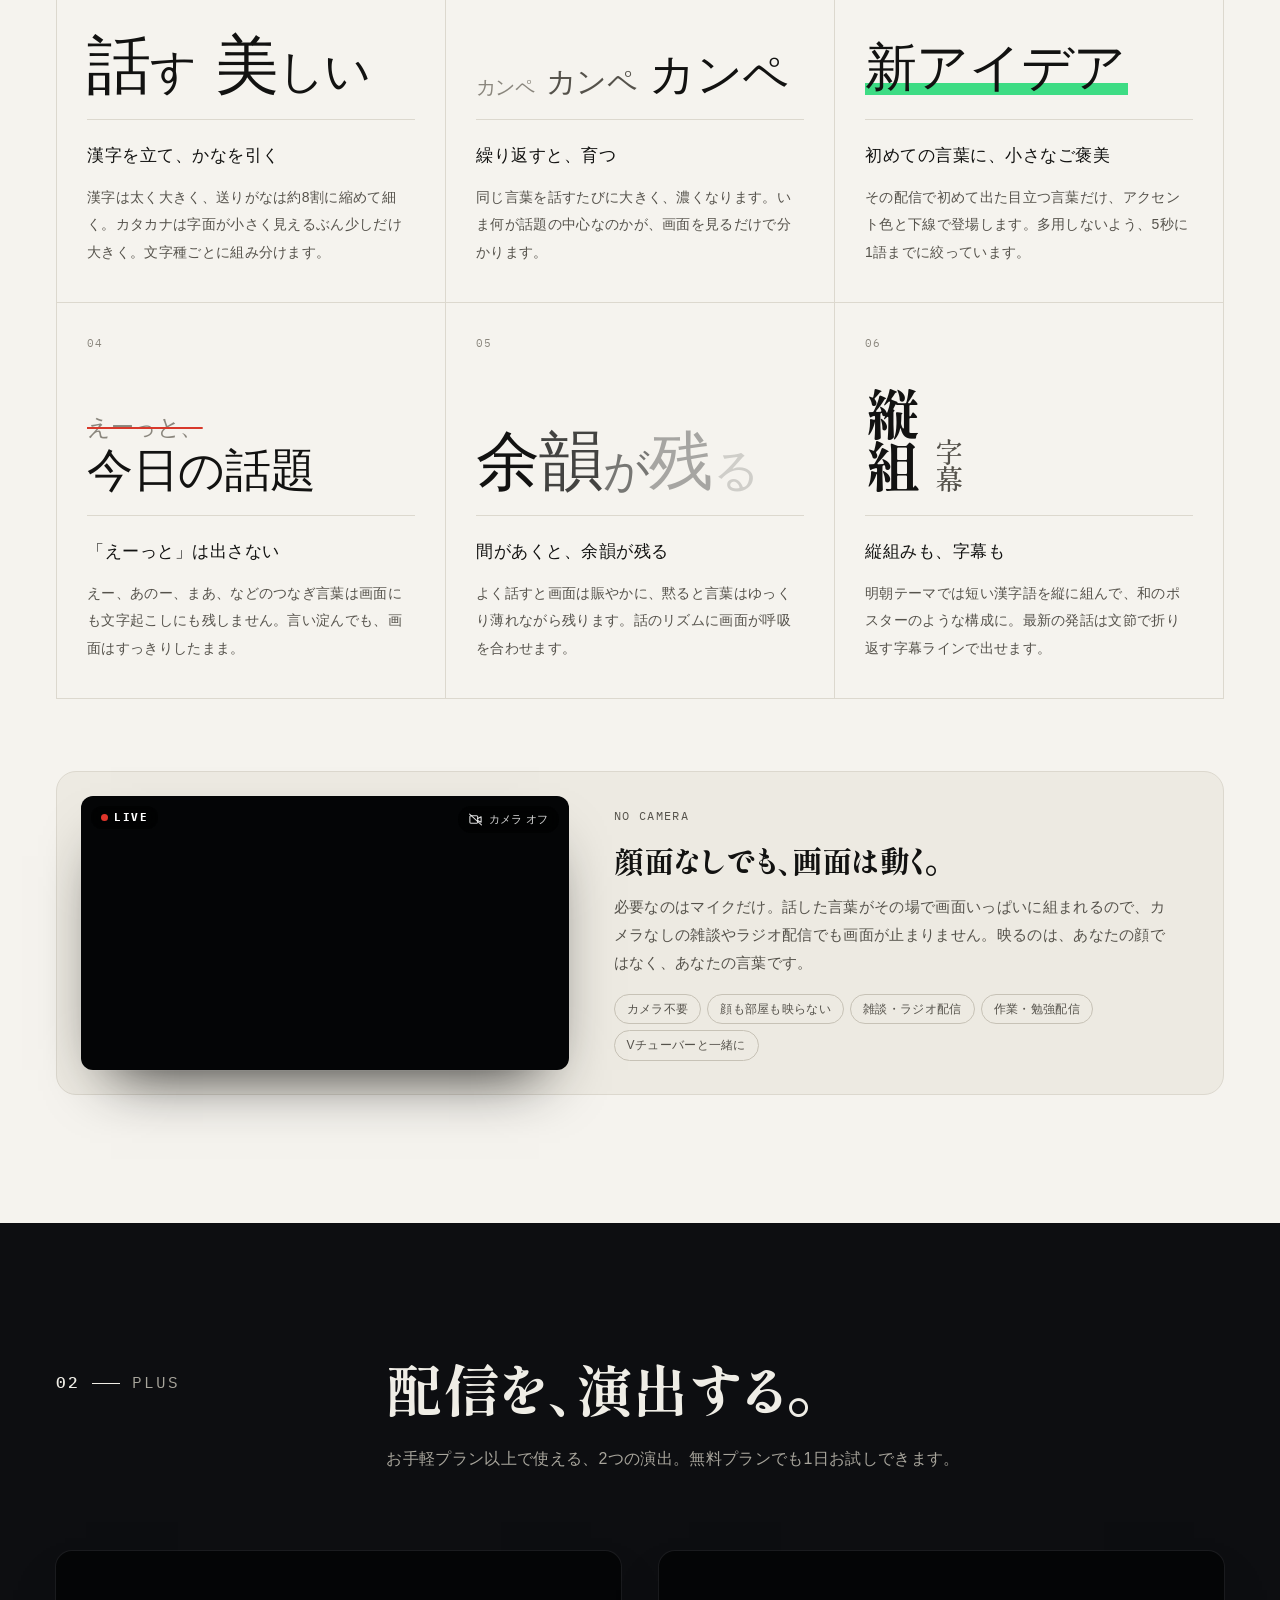
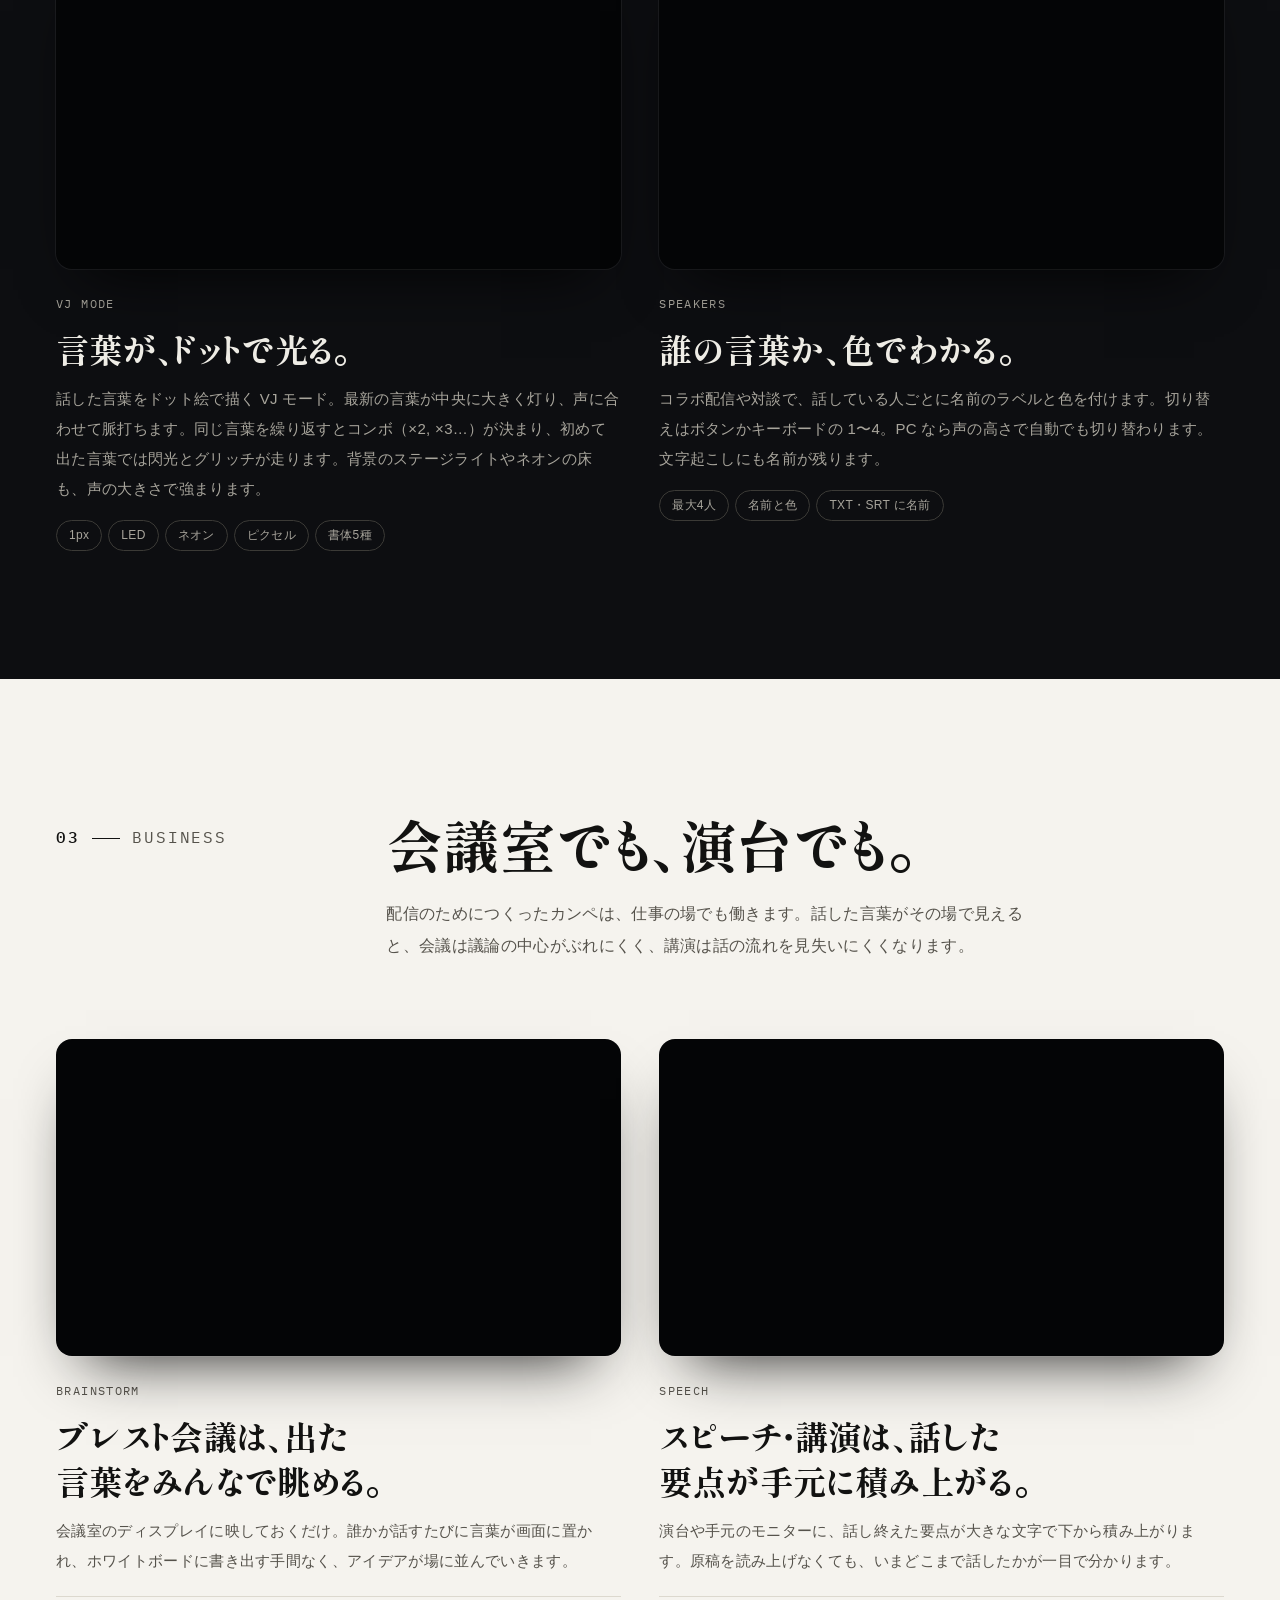
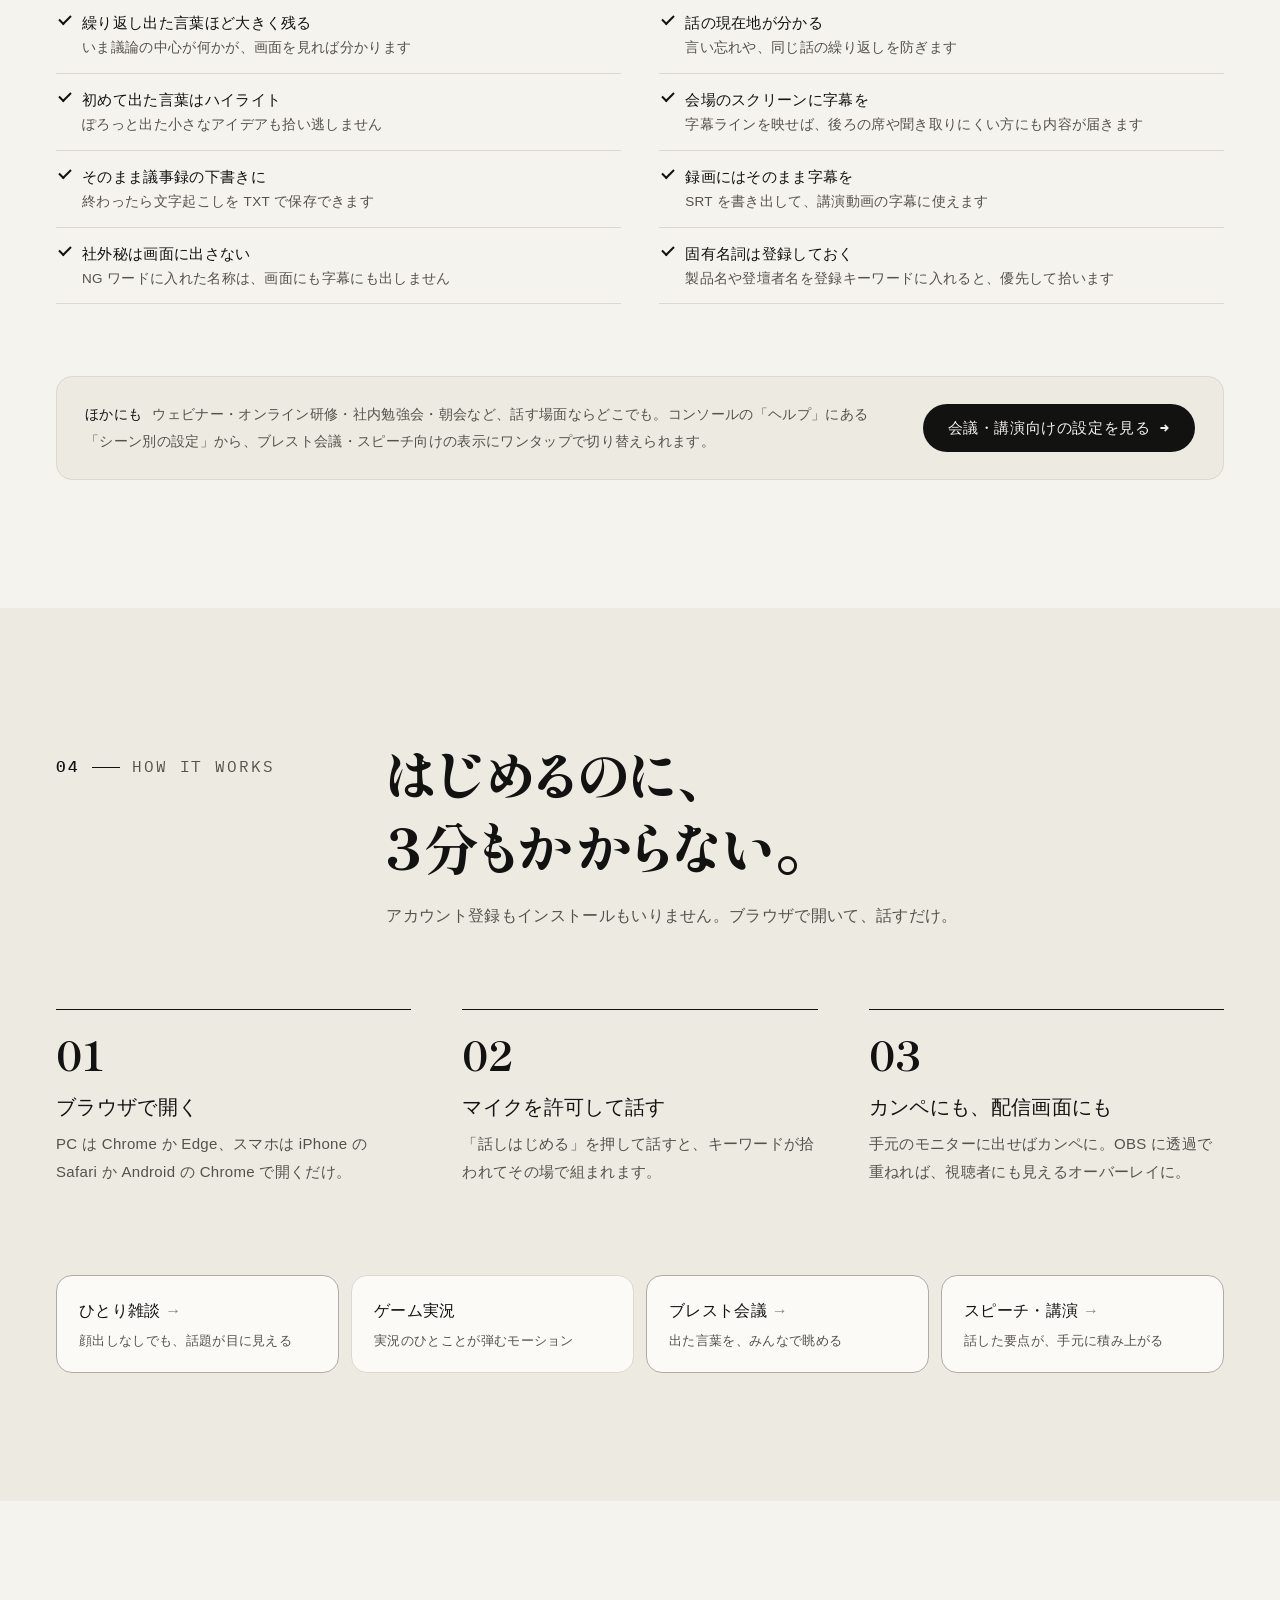
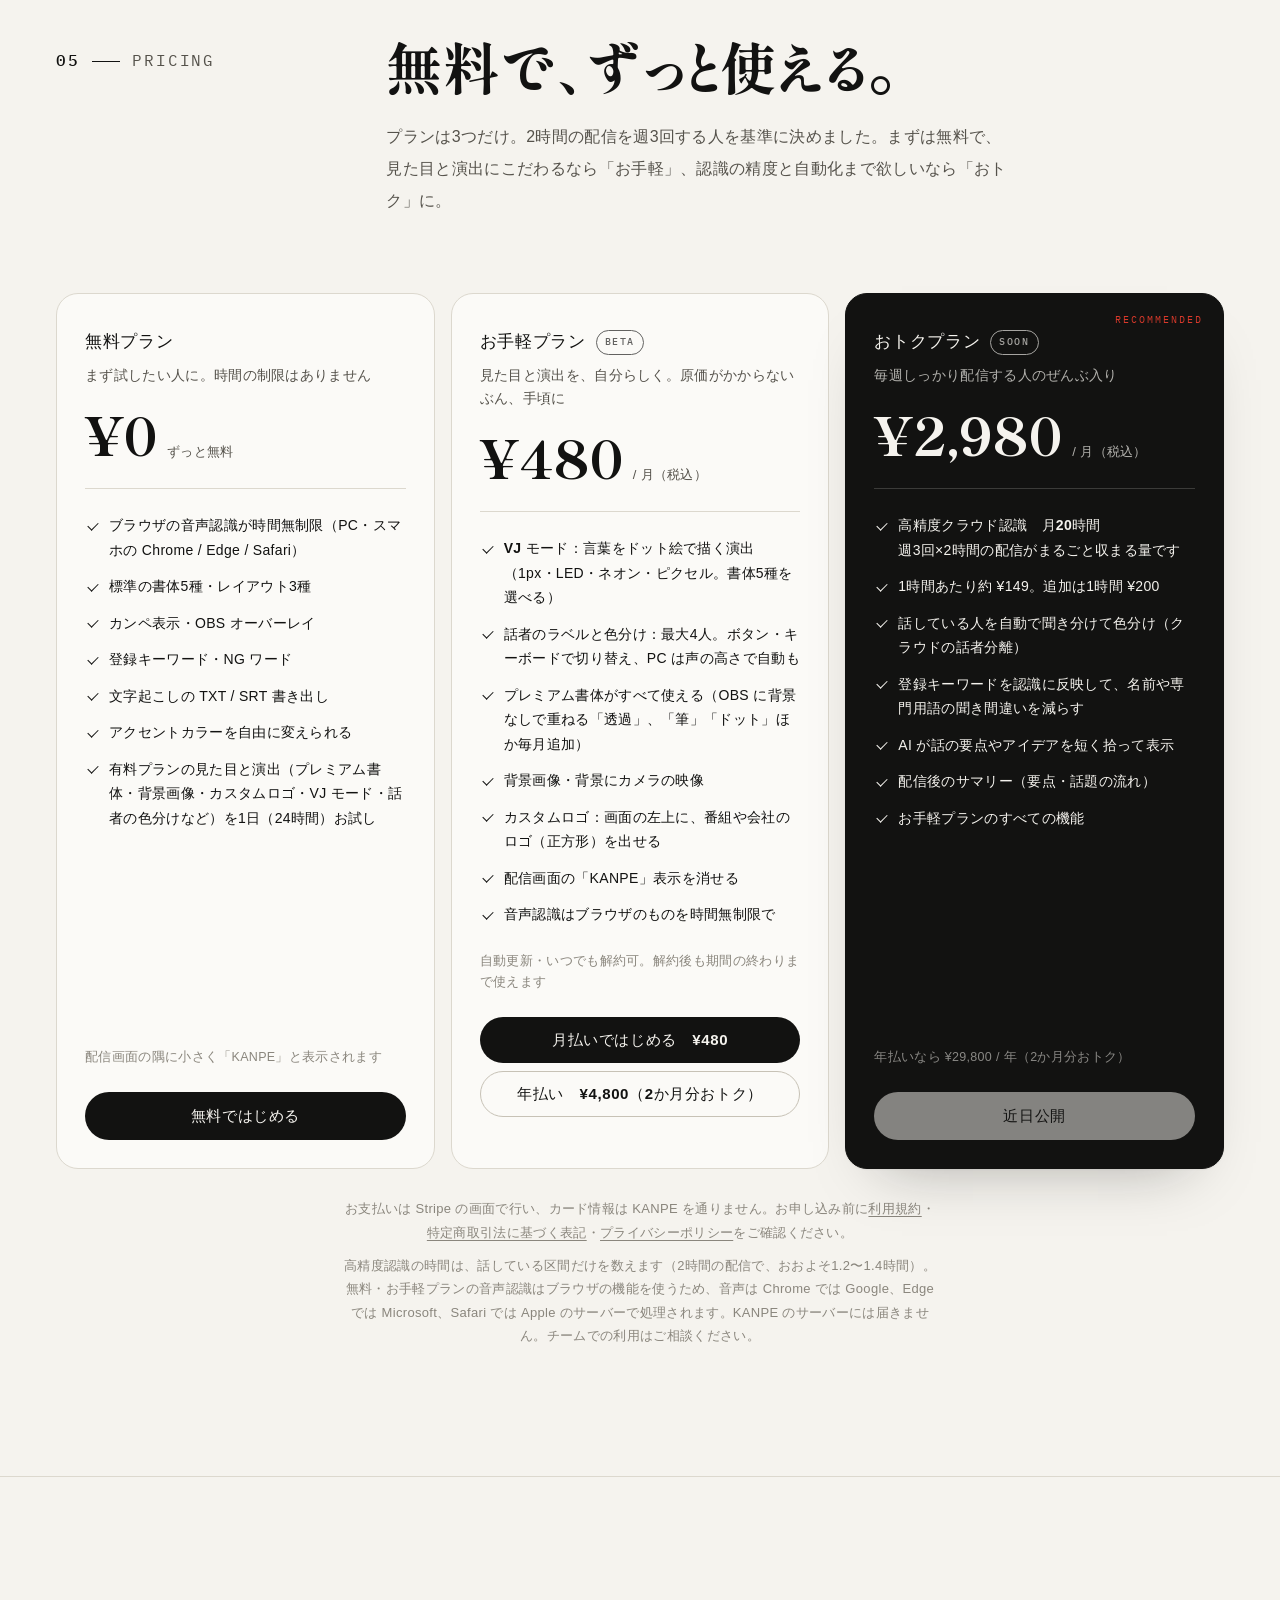
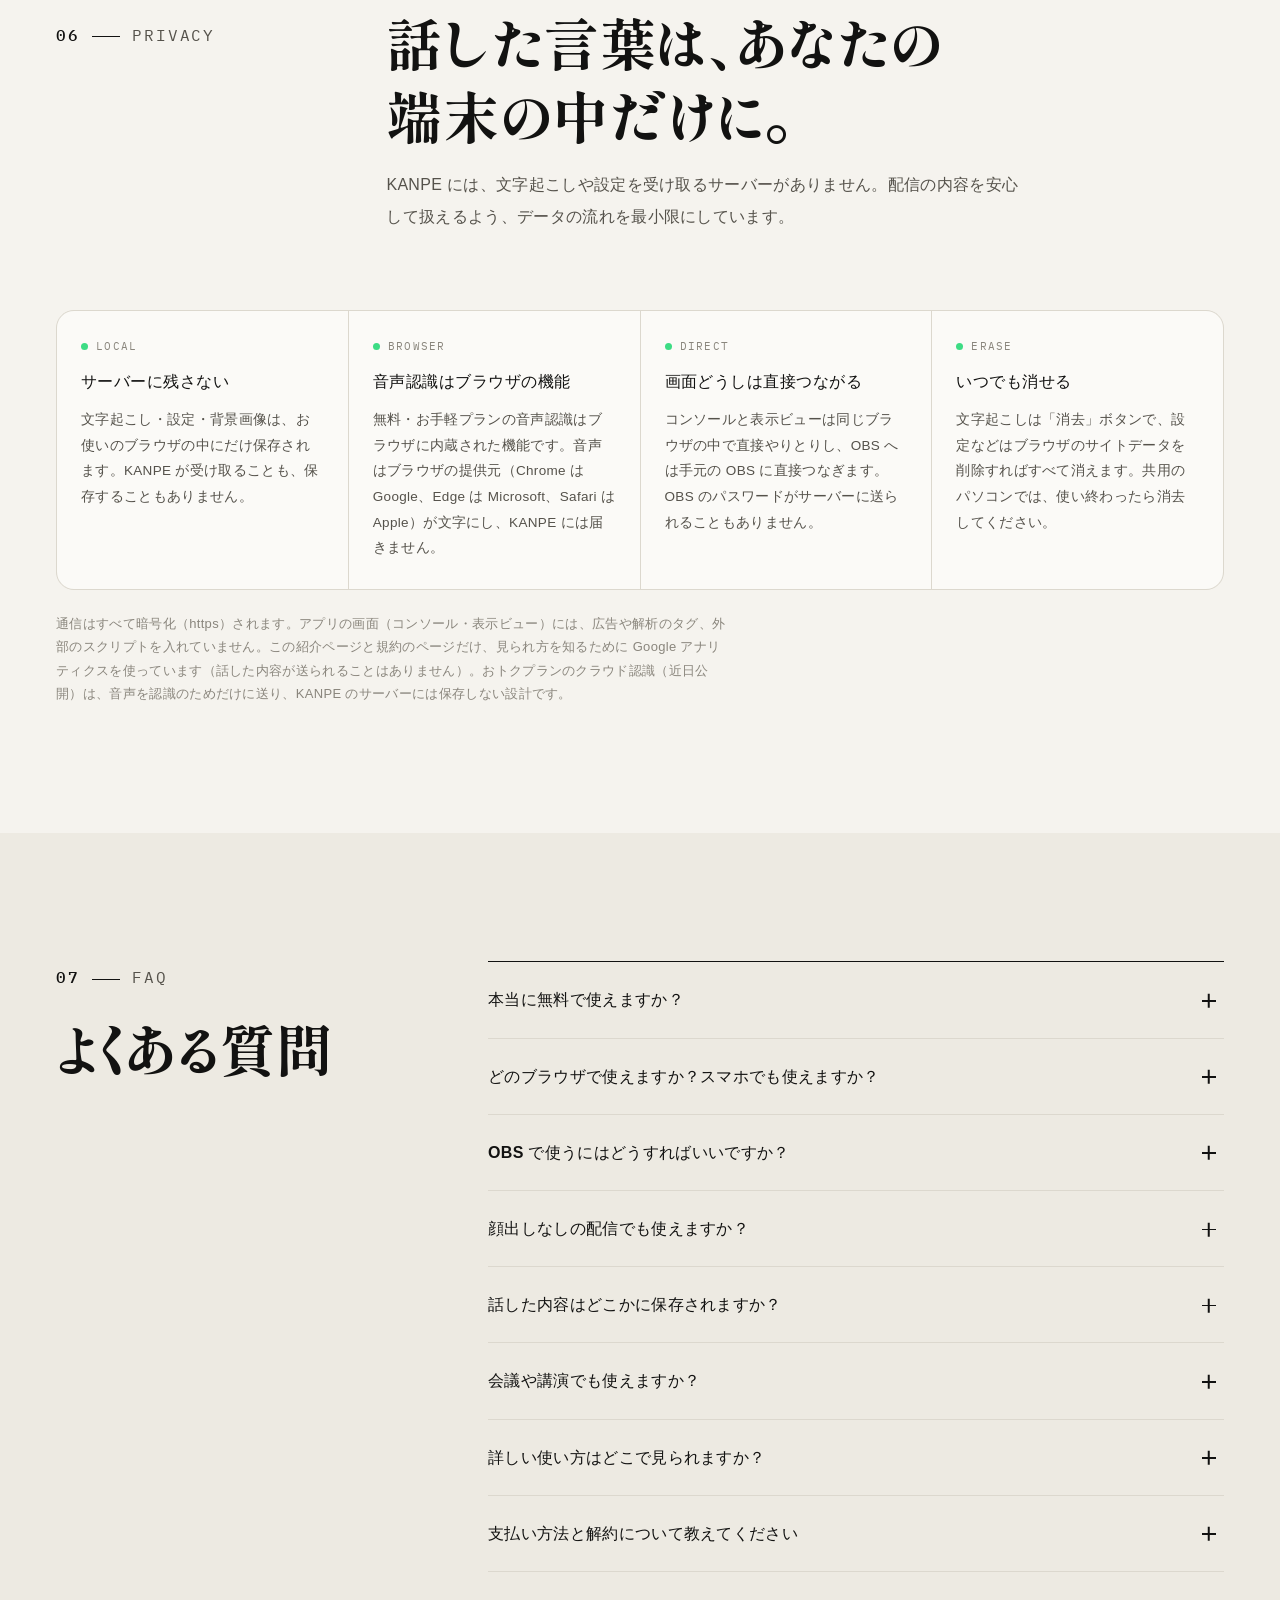
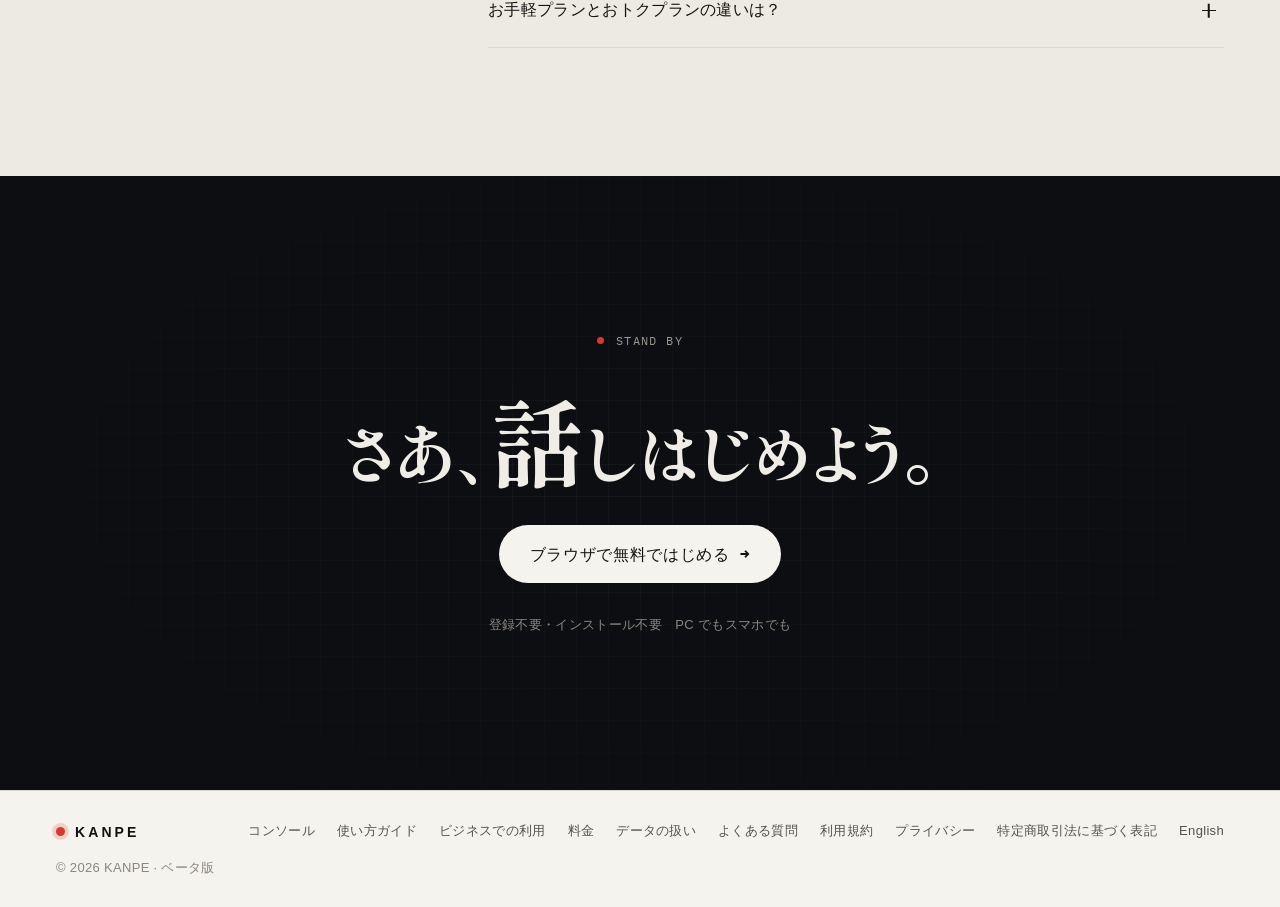
==== commit df6d6c4d: "Motion: cut heavy effects and optimize rendering to prevent stutter/freezes - Remove repaint-heavy e" ====
--- a/index.html
+++ b/index.html
@@ -32,7 +32,7 @@
 <link rel="preconnect" href="https://fonts.googleapis.com">
 <link rel="preconnect" href="https://fonts.gstatic.com" crossorigin>
 <link rel="stylesheet" href="https://fonts.googleapis.com/css2?family=Shippori+Mincho+B1:wght@500;700;800&family=Zen+Kaku+Gothic+New:wght@400;500;700;900&family=IBM+Plex+Mono:wght@400;500&display=swap">
-<link rel="stylesheet" href="styles/lp.css?v=202610250347">
+<link rel="stylesheet" href="styles/lp.css?v=202610251050">
 <script>document.documentElement.classList.add('js');</script>
 <script>try{var t=localStorage.getItem('kanpe.ui');t=(t==='light'||t==='dark')?t:null;if(t)document.documentElement.dataset.theme=t;document.documentElement.dataset.mode=t||'light'}catch(e){}</script>
 <script type="application/ld+json">{"@context":"https://schema.org","@graph":[{"@type":"WebSite","@id":"https://kanpe.yoneken.xyz/#website","url":"https://kanpe.yoneken.xyz/","name":"KANPE","alternateName":"KANPE リアルタイムカンペ","inLanguage":["ja","en"]},{"@type":"WebApplication","@id":"https://kanpe.yoneken.xyz/#app","name":"KANPE","url":"https://kanpe.yoneken.xyz/","description":"ライブ配信で話した言葉を、その場で日本語タイポグラフィにするリアルタイムカンペ。ブラウザとマイクだけで、登録不要・無料ではじめられます。","applicationCategory":"MultimediaApplication","operatingSystem":"Web browser","browserRequirements":"マイクと音声認識（Web Speech API）に対応したブラウザ（Chrome・Edge・Safari）","inLanguage":"ja","isAccessibleForFree":true,"image":"https://kanpe.yoneken.xyz/assets/og.png?v=2","isPartOf":{"@id":"https://kanpe.yoneken.xyz/#website"},"offers":[{"@type":"Offer","name":"無料プラン","price":"0","priceCurrency":"JPY","url":"https://kanpe.yoneken.xyz/#pricing"},{"@type":"Offer","name":"お手軽プラン（月払い）","price":"480","priceCurrency":"JPY","url":"https://kanpe.yoneken.xyz/#pricing","priceSpecification":{"@type":"UnitPriceSpecification","price":"480","priceCurrency":"JPY","billingDuration":"P1M","unitCode":"MON"}},{"@type":"Offer","name":"お手軽プラン（年払い）","price":"4800","priceCurrency":"JPY","url":"https://kanpe.yoneken.xyz/#pricing","priceSpecification":{"@type":"UnitPriceSpecification","price":"4800","priceCurrency":"JPY","billingDuration":"P1Y","unitCode":"ANN"}}]}]}</script>
@@ -514,10 +514,10 @@
 <div class="dock" id="dock" aria-hidden="true">
   <a class="btn btn-ink block" href="app.html?welcome=1" tabindex="-1">ブラウザで無料ではじめる<span class="arrow" aria-hidden="true">→</span></a>
 </div>
-<script src="src/ui/lang.js?v=202610250347" defer></script>
-<script src="src/ui/menu.js?v=202610250347" defer></script>
-<script src="src/ui/mode.js?v=202610250347" defer></script>
-<script src="src/lp/lp.js?v=202610250347" defer></script>
-<script type="module" src="src/lp/analytics.js?v=202610250347"></script>
+<script src="src/ui/lang.js?v=202610251050" defer></script>
+<script src="src/ui/menu.js?v=202610251050" defer></script>
+<script src="src/ui/mode.js?v=202610251050" defer></script>
+<script src="src/lp/lp.js?v=202610251050" defer></script>
+<script type="module" src="src/lp/analytics.js?v=202610251050"></script>
 </body>
 </html>
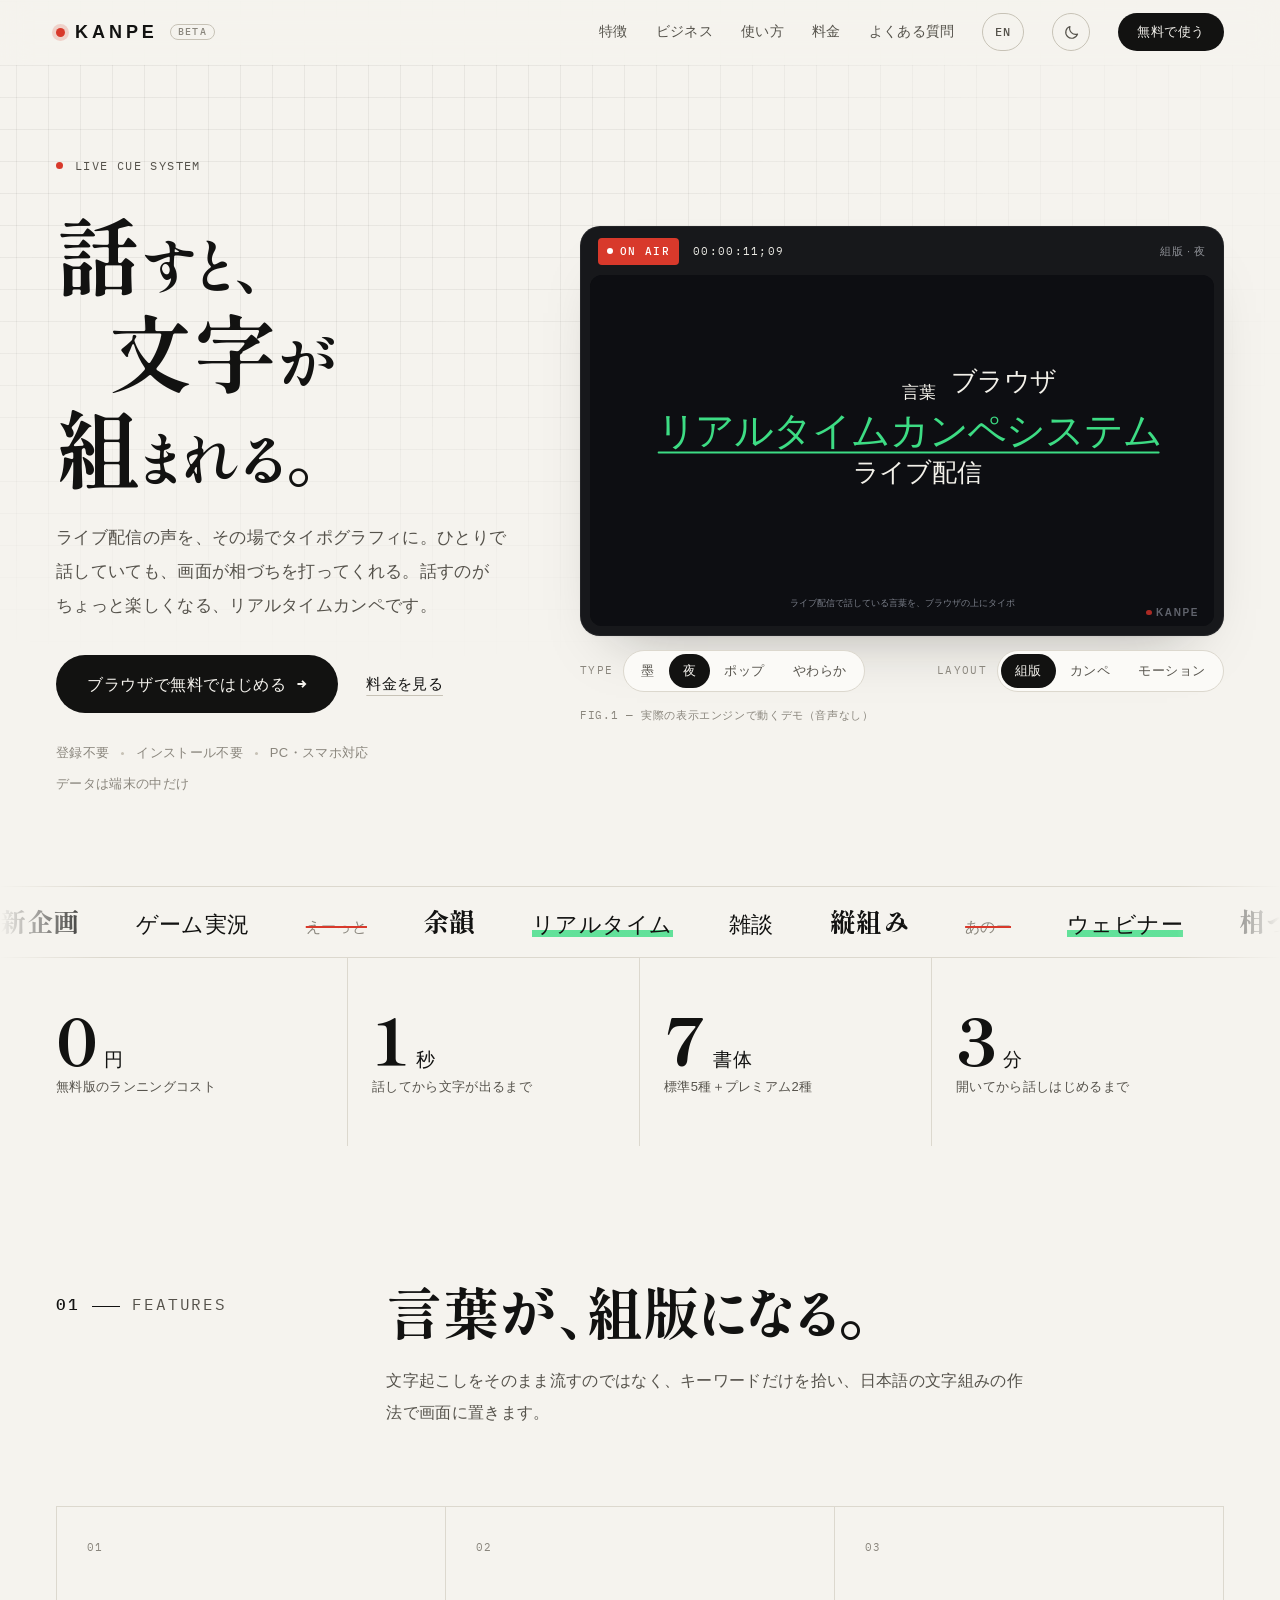
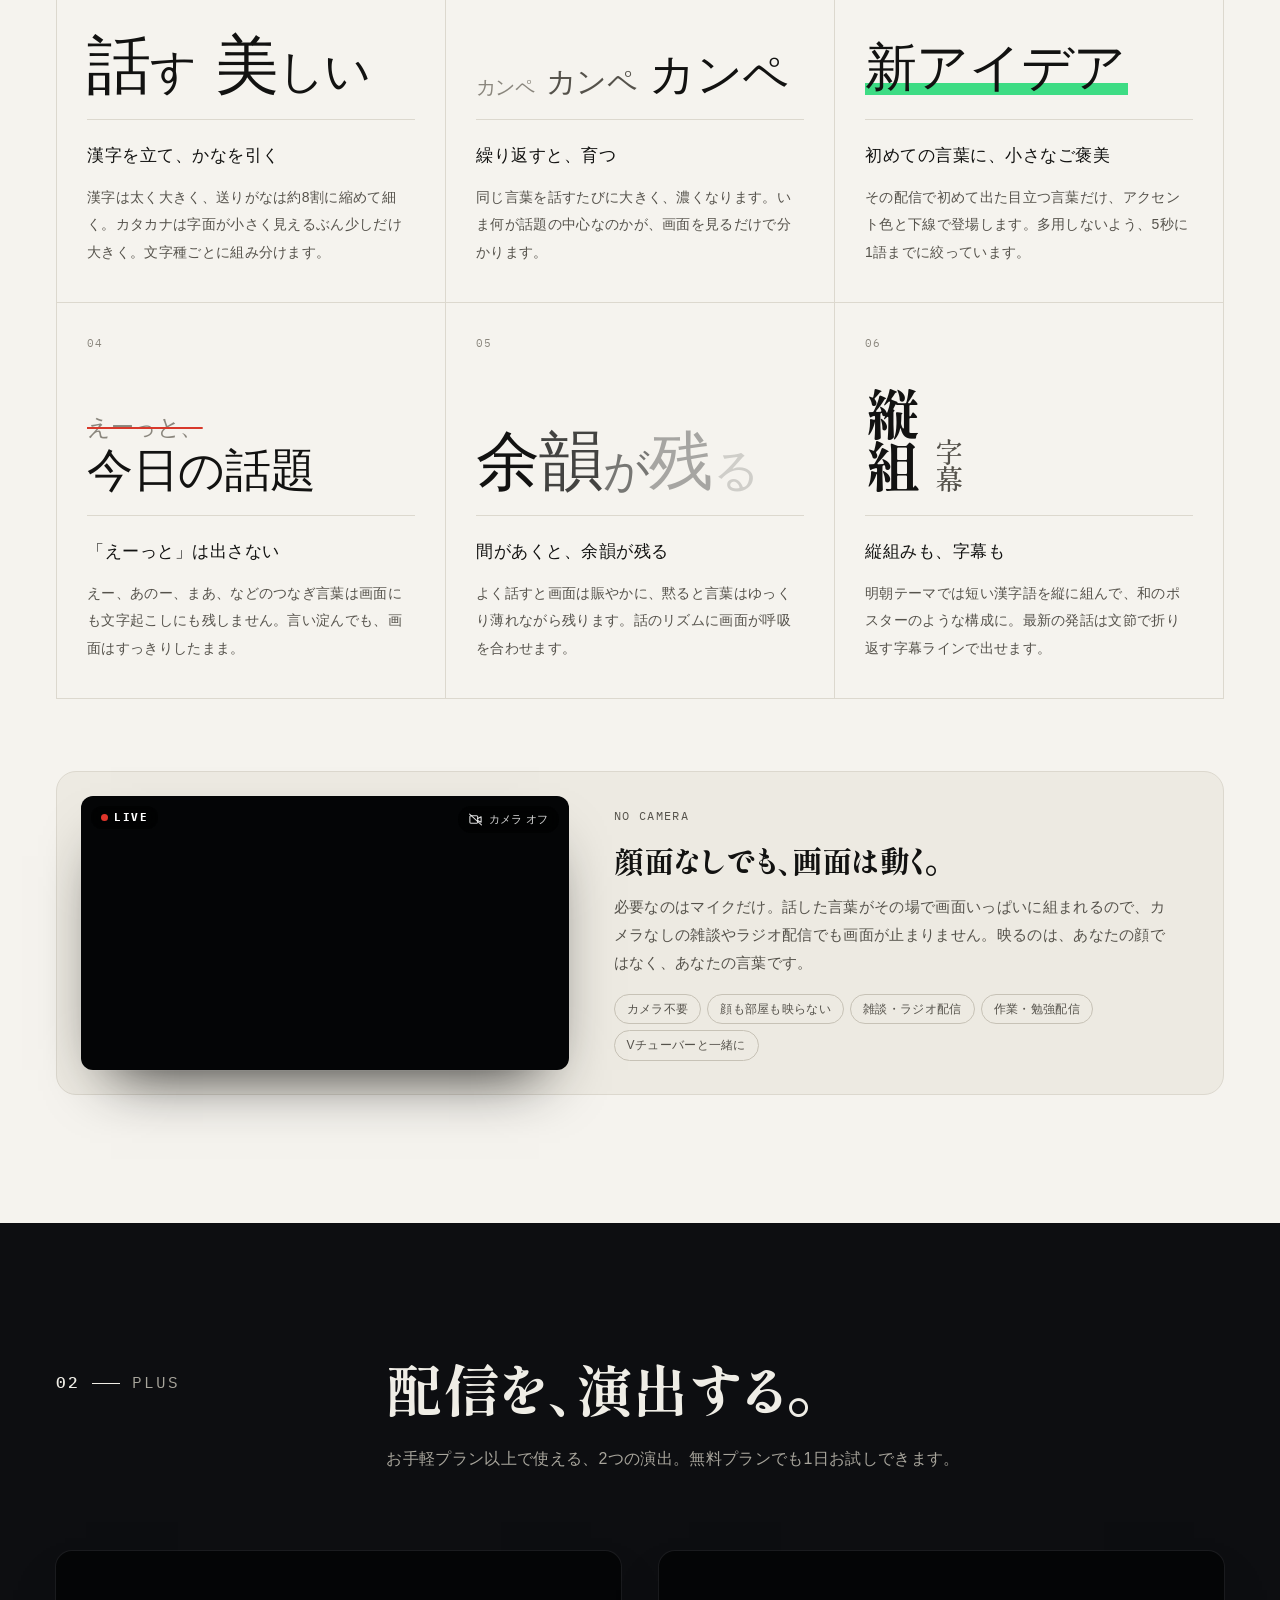
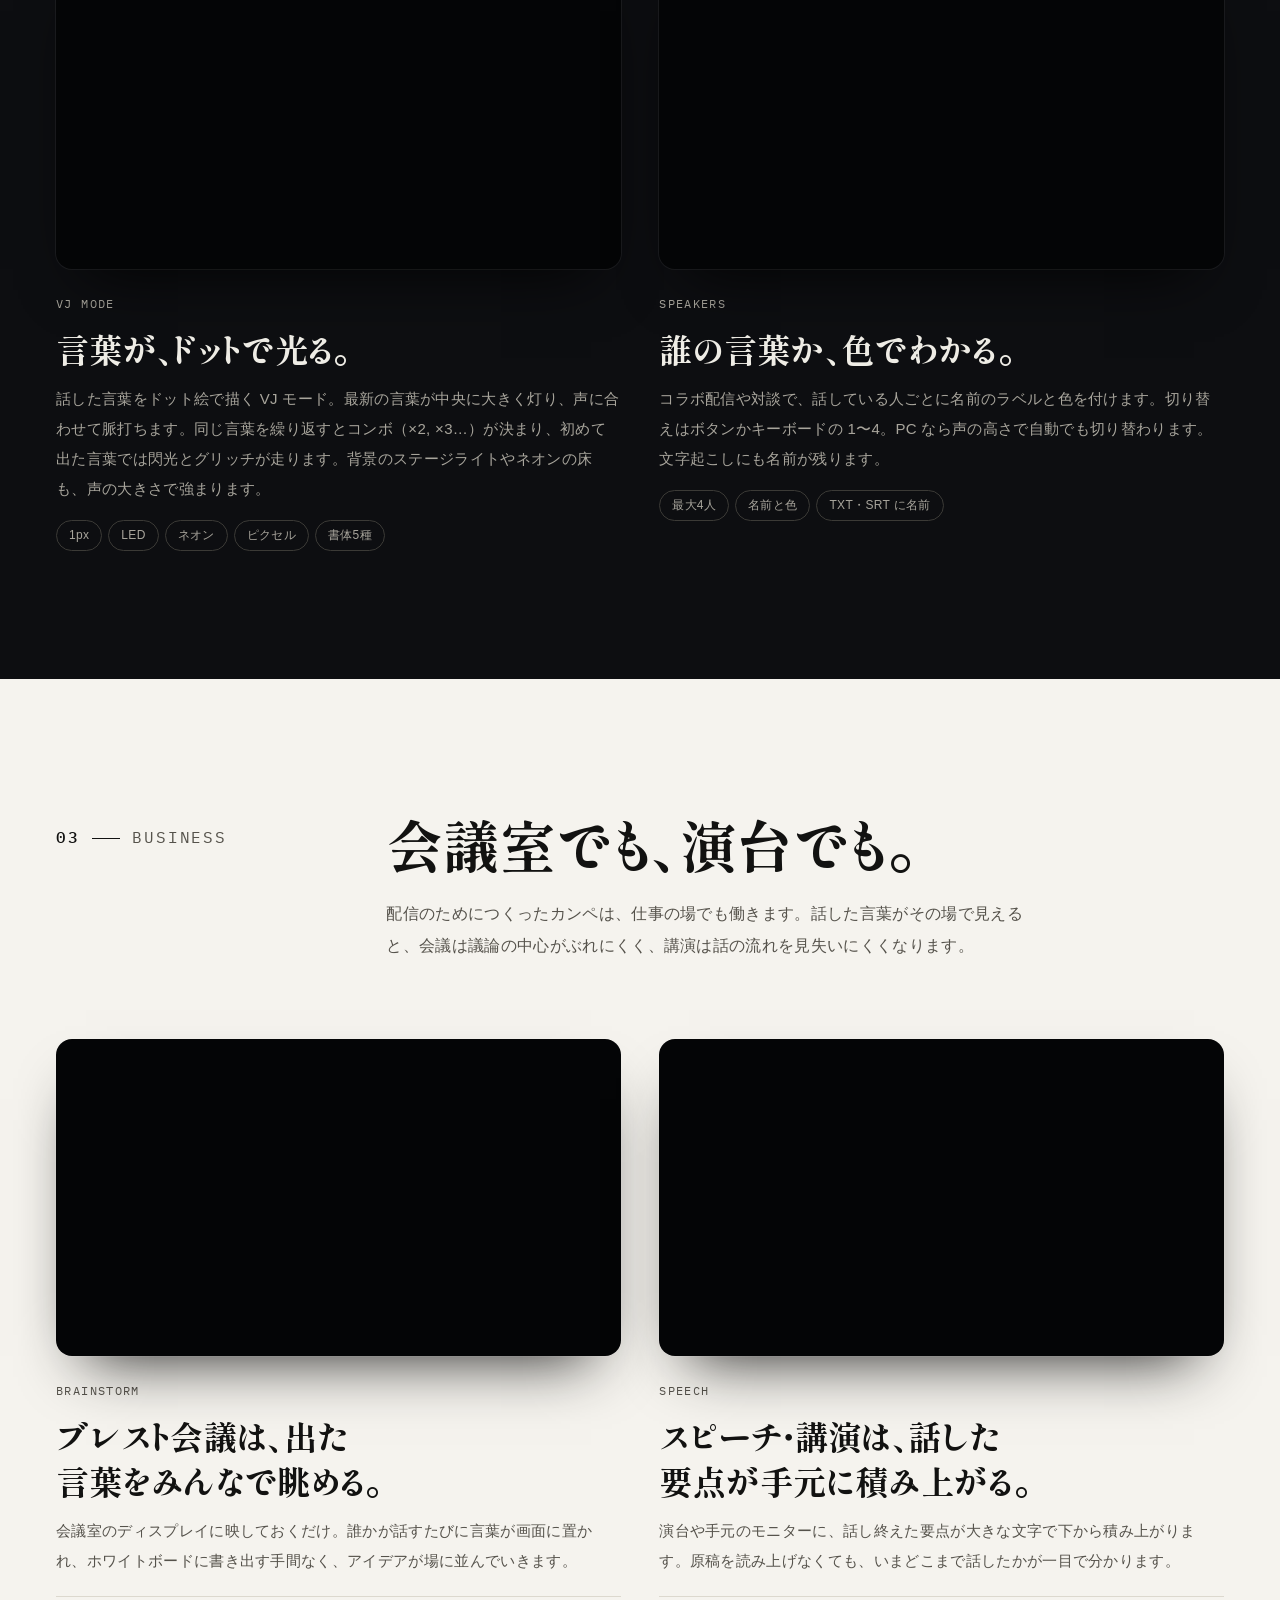
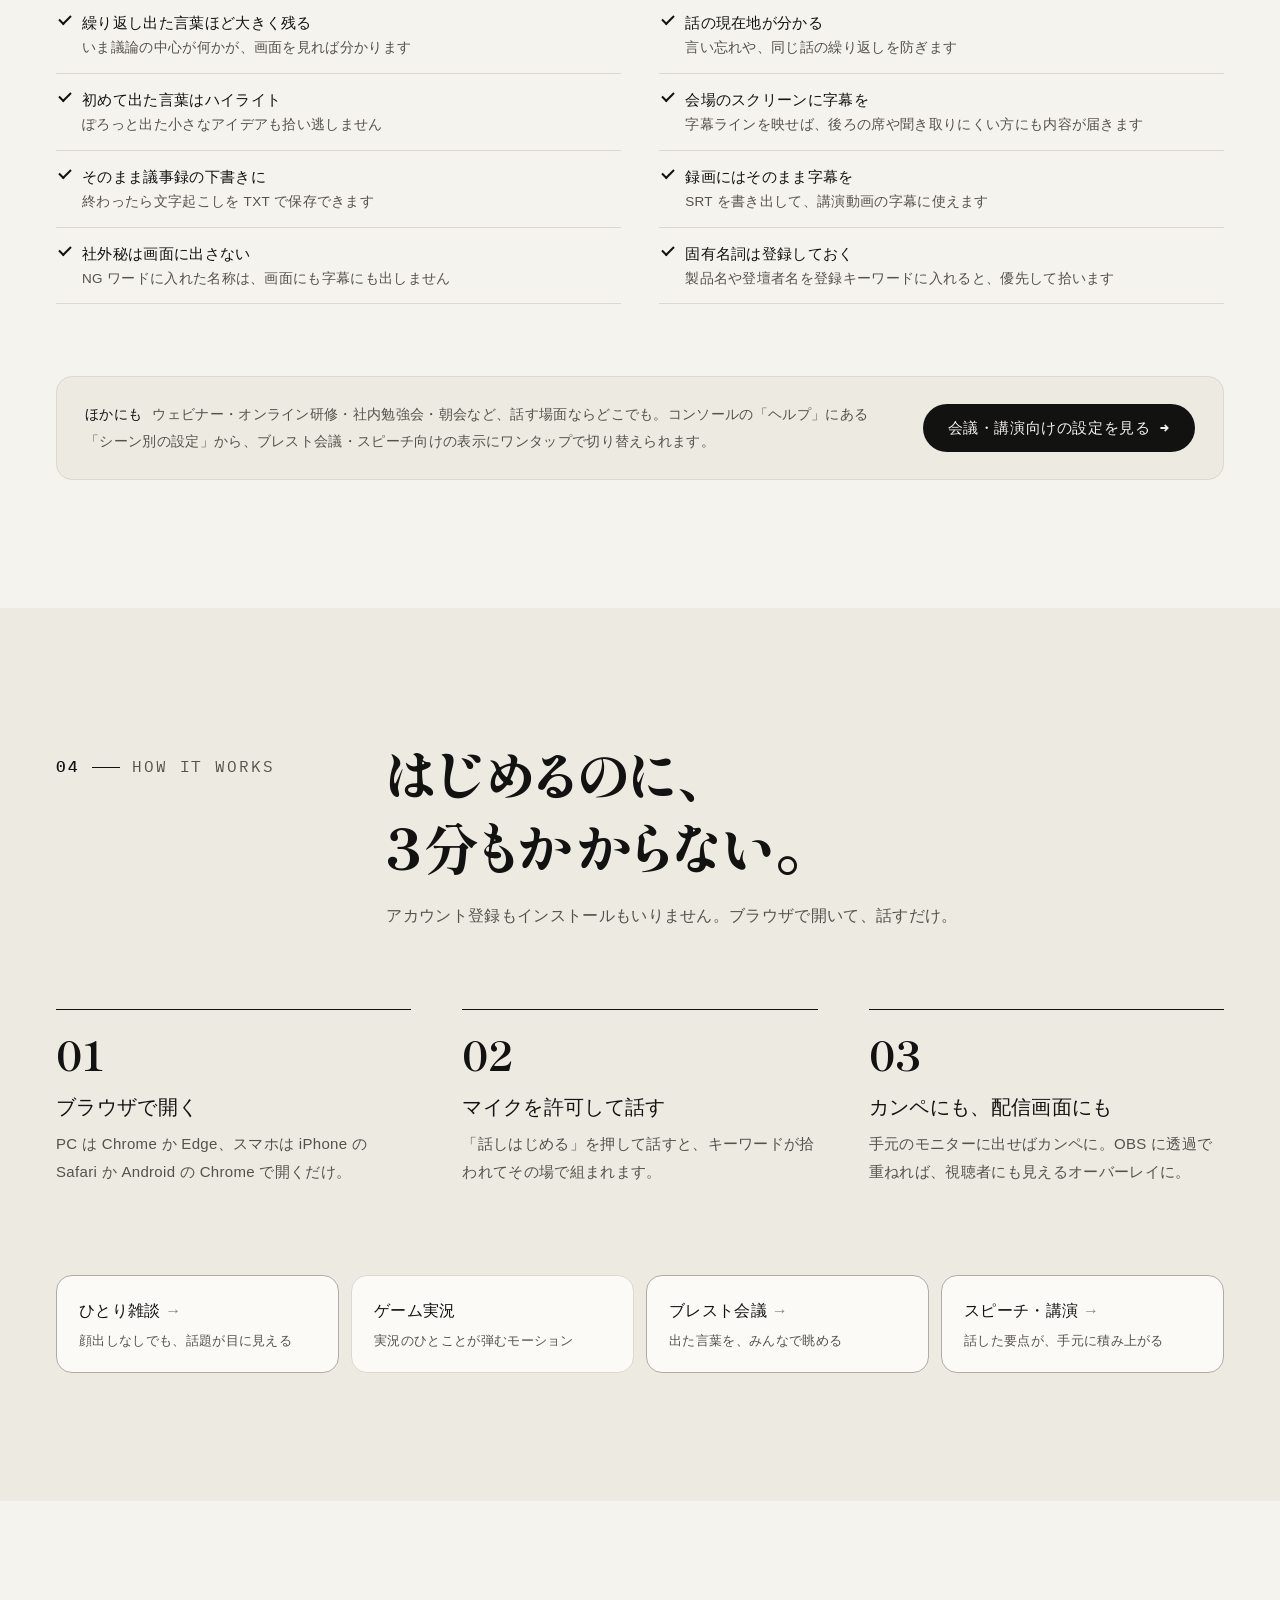
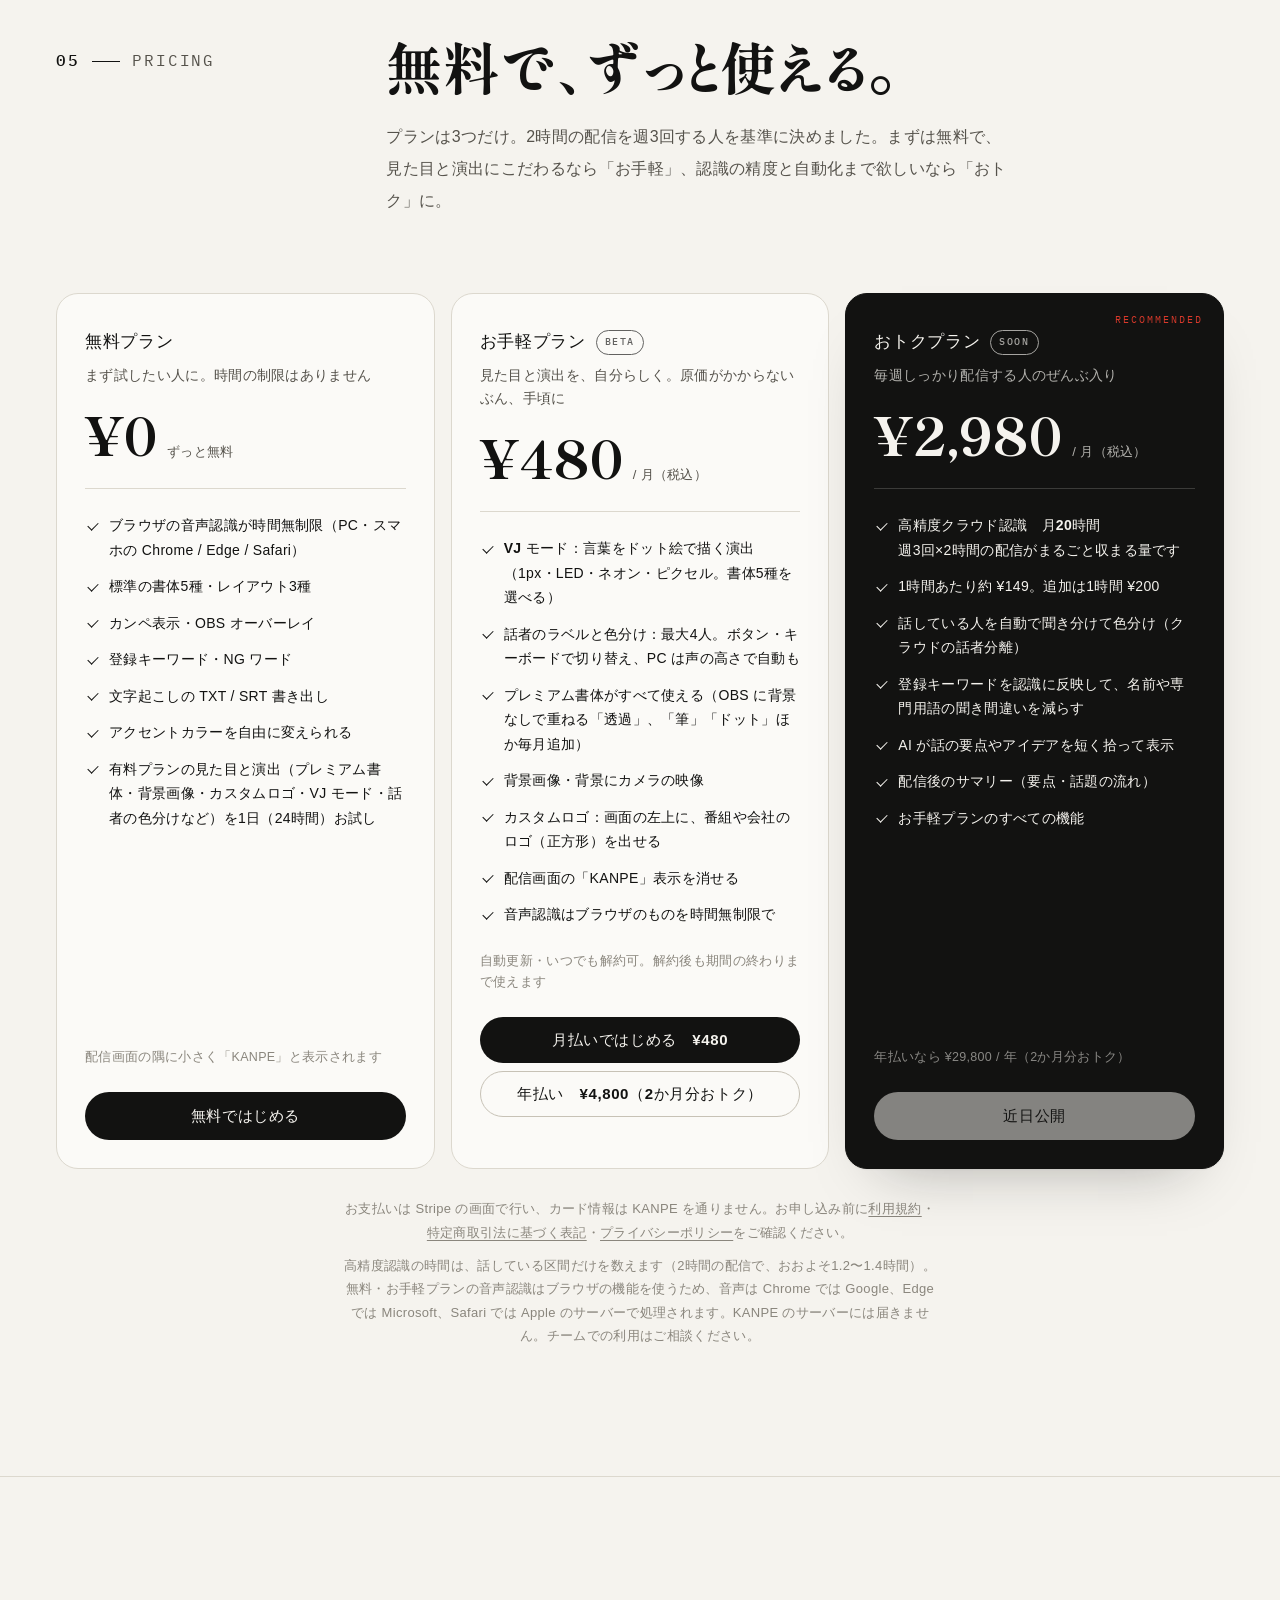
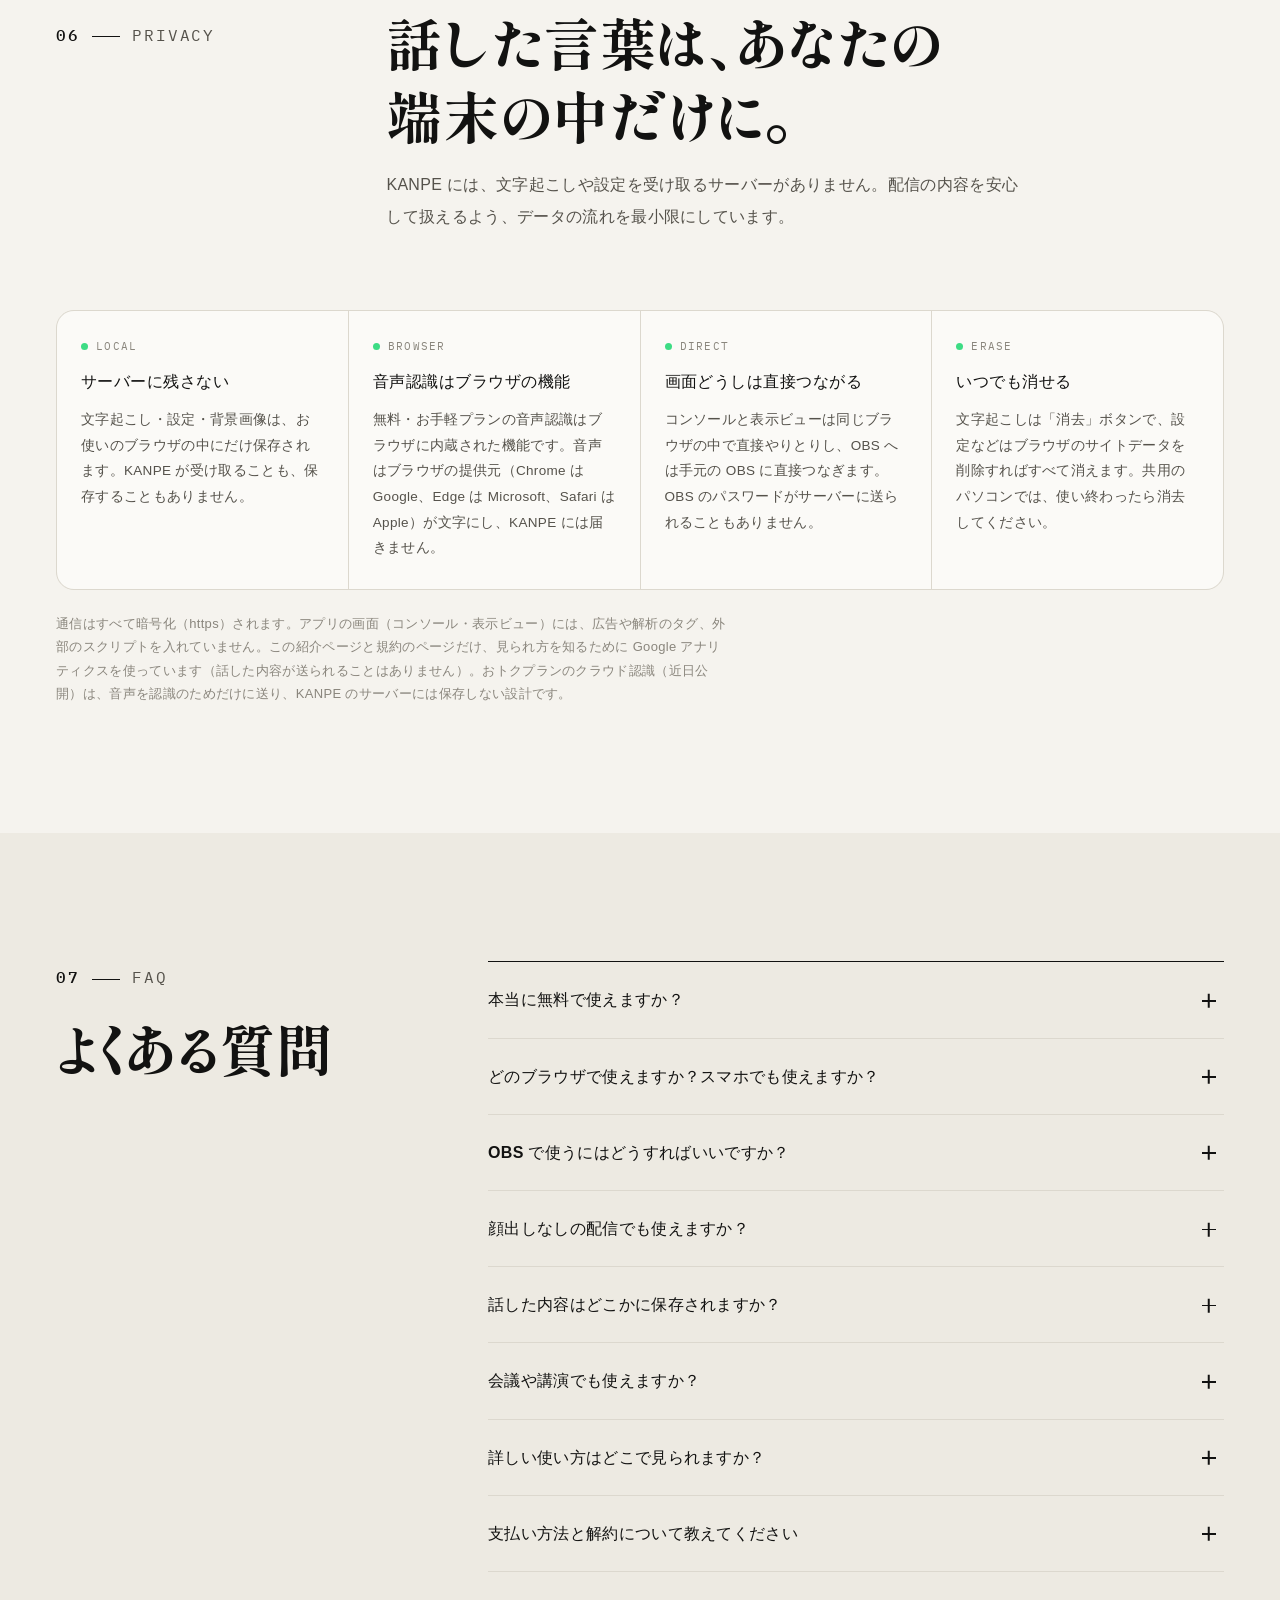
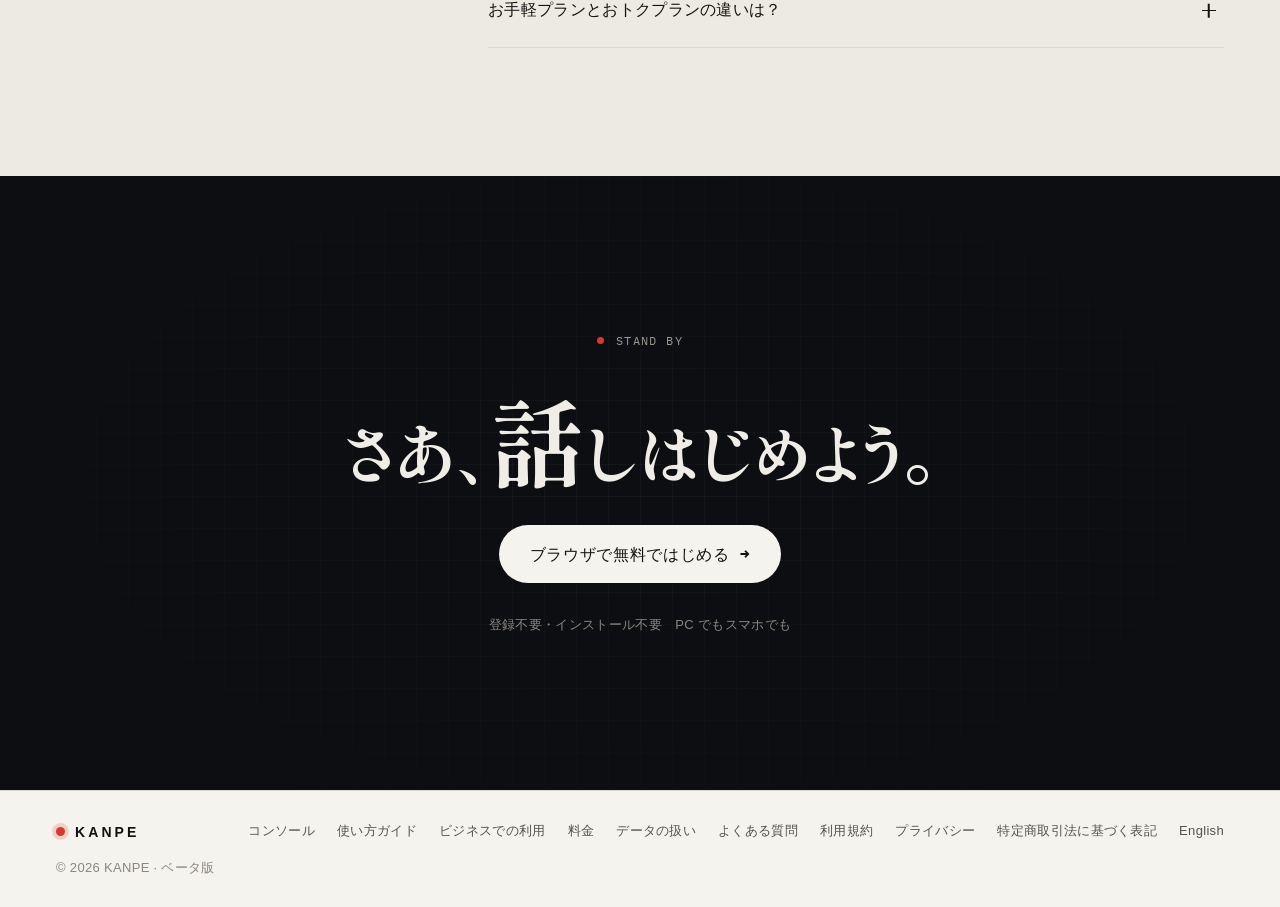
==== commit 71e02449: "Motion: decide lite mode from measured frames only, not CPU core count Co-Authored-By: Claude Opus 5" ====
--- a/index.html
+++ b/index.html
@@ -32,7 +32,7 @@
 <link rel="preconnect" href="https://fonts.googleapis.com">
 <link rel="preconnect" href="https://fonts.gstatic.com" crossorigin>
 <link rel="stylesheet" href="https://fonts.googleapis.com/css2?family=Shippori+Mincho+B1:wght@500;700;800&family=Zen+Kaku+Gothic+New:wght@400;500;700;900&family=IBM+Plex+Mono:wght@400;500&display=swap">
-<link rel="stylesheet" href="styles/lp.css?v=202610251050">
+<link rel="stylesheet" href="styles/lp.css?v=202610251056">
 <script>document.documentElement.classList.add('js');</script>
 <script>try{var t=localStorage.getItem('kanpe.ui');t=(t==='light'||t==='dark')?t:null;if(t)document.documentElement.dataset.theme=t;document.documentElement.dataset.mode=t||'light'}catch(e){}</script>
 <script type="application/ld+json">{"@context":"https://schema.org","@graph":[{"@type":"WebSite","@id":"https://kanpe.yoneken.xyz/#website","url":"https://kanpe.yoneken.xyz/","name":"KANPE","alternateName":"KANPE リアルタイムカンペ","inLanguage":["ja","en"]},{"@type":"WebApplication","@id":"https://kanpe.yoneken.xyz/#app","name":"KANPE","url":"https://kanpe.yoneken.xyz/","description":"ライブ配信で話した言葉を、その場で日本語タイポグラフィにするリアルタイムカンペ。ブラウザとマイクだけで、登録不要・無料ではじめられます。","applicationCategory":"MultimediaApplication","operatingSystem":"Web browser","browserRequirements":"マイクと音声認識（Web Speech API）に対応したブラウザ（Chrome・Edge・Safari）","inLanguage":"ja","isAccessibleForFree":true,"image":"https://kanpe.yoneken.xyz/assets/og.png?v=2","isPartOf":{"@id":"https://kanpe.yoneken.xyz/#website"},"offers":[{"@type":"Offer","name":"無料プラン","price":"0","priceCurrency":"JPY","url":"https://kanpe.yoneken.xyz/#pricing"},{"@type":"Offer","name":"お手軽プラン（月払い）","price":"480","priceCurrency":"JPY","url":"https://kanpe.yoneken.xyz/#pricing","priceSpecification":{"@type":"UnitPriceSpecification","price":"480","priceCurrency":"JPY","billingDuration":"P1M","unitCode":"MON"}},{"@type":"Offer","name":"お手軽プラン（年払い）","price":"4800","priceCurrency":"JPY","url":"https://kanpe.yoneken.xyz/#pricing","priceSpecification":{"@type":"UnitPriceSpecification","price":"4800","priceCurrency":"JPY","billingDuration":"P1Y","unitCode":"ANN"}}]}]}</script>
@@ -514,10 +514,10 @@
 <div class="dock" id="dock" aria-hidden="true">
   <a class="btn btn-ink block" href="app.html?welcome=1" tabindex="-1">ブラウザで無料ではじめる<span class="arrow" aria-hidden="true">→</span></a>
 </div>
-<script src="src/ui/lang.js?v=202610251050" defer></script>
-<script src="src/ui/menu.js?v=202610251050" defer></script>
-<script src="src/ui/mode.js?v=202610251050" defer></script>
-<script src="src/lp/lp.js?v=202610251050" defer></script>
-<script type="module" src="src/lp/analytics.js?v=202610251050"></script>
+<script src="src/ui/lang.js?v=202610251056" defer></script>
+<script src="src/ui/menu.js?v=202610251056" defer></script>
+<script src="src/ui/mode.js?v=202610251056" defer></script>
+<script src="src/lp/lp.js?v=202610251056" defer></script>
+<script type="module" src="src/lp/analytics.js?v=202610251056"></script>
 </body>
 </html>
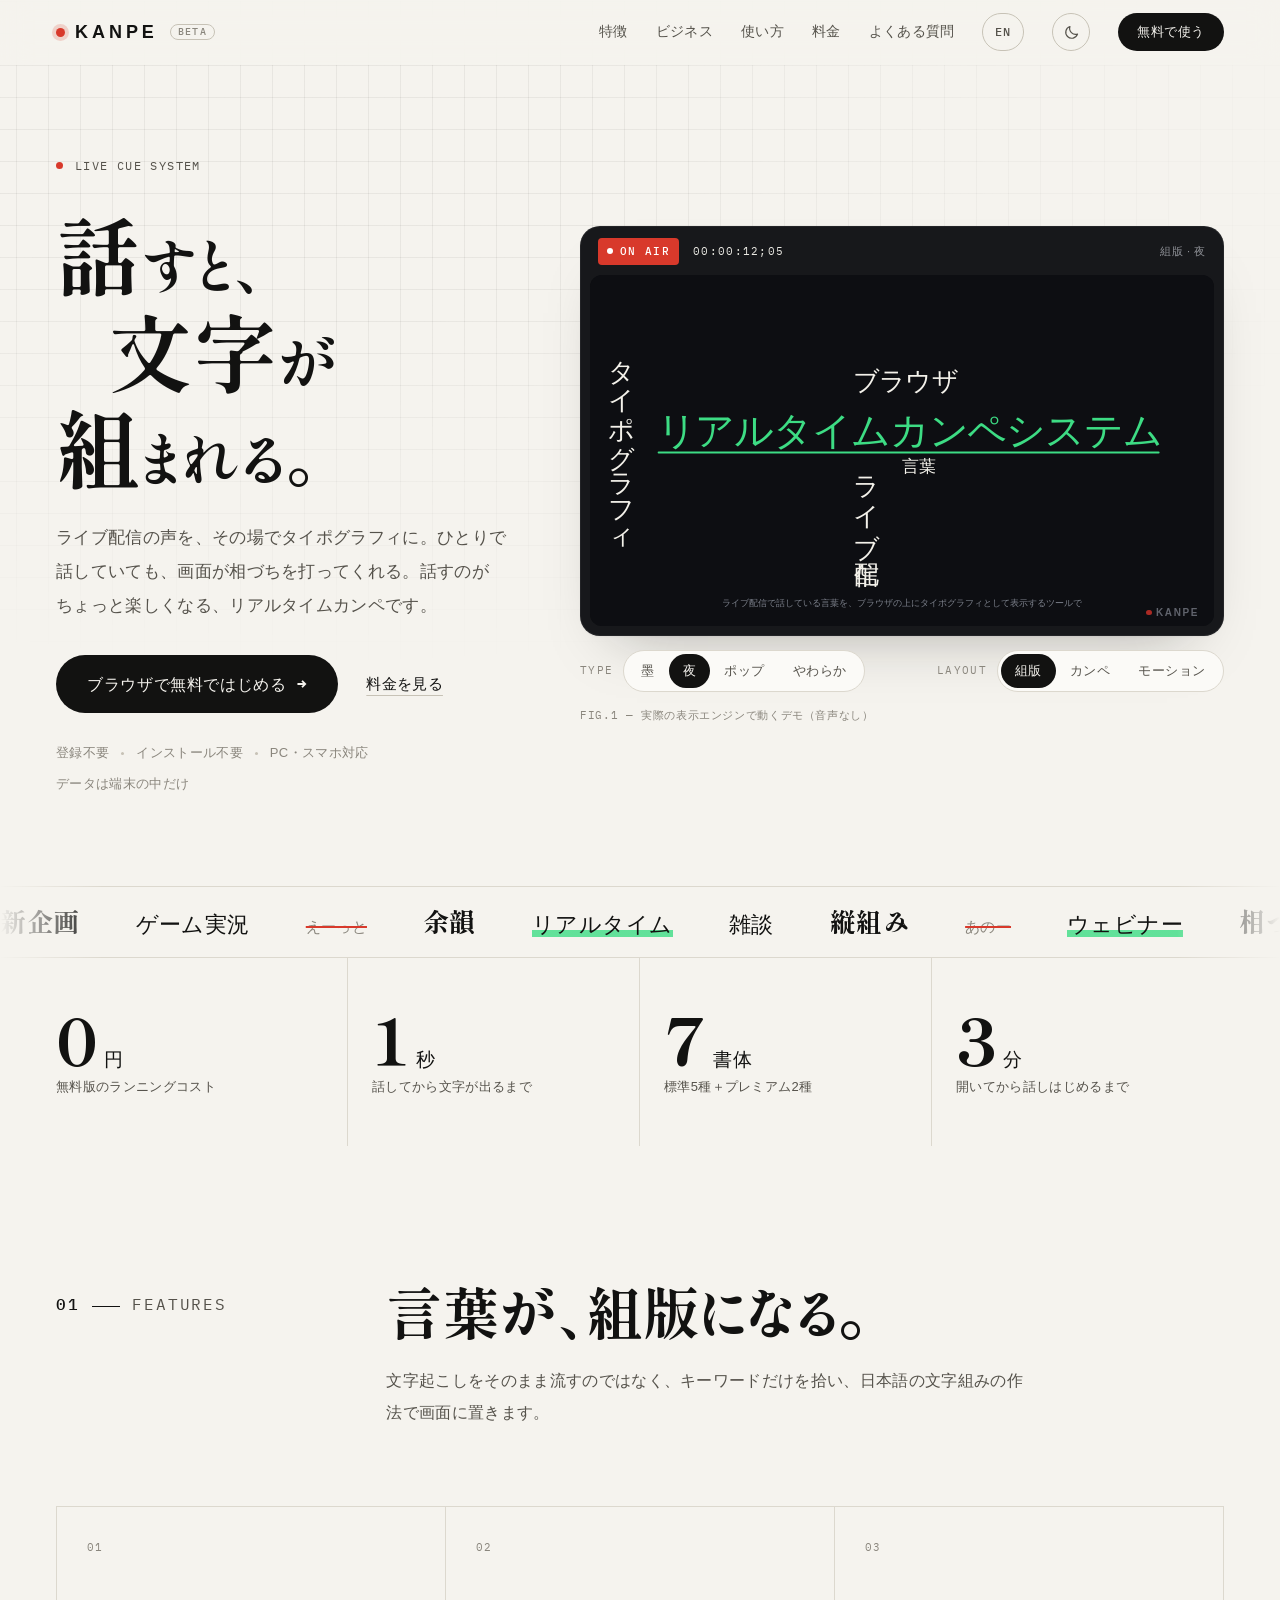
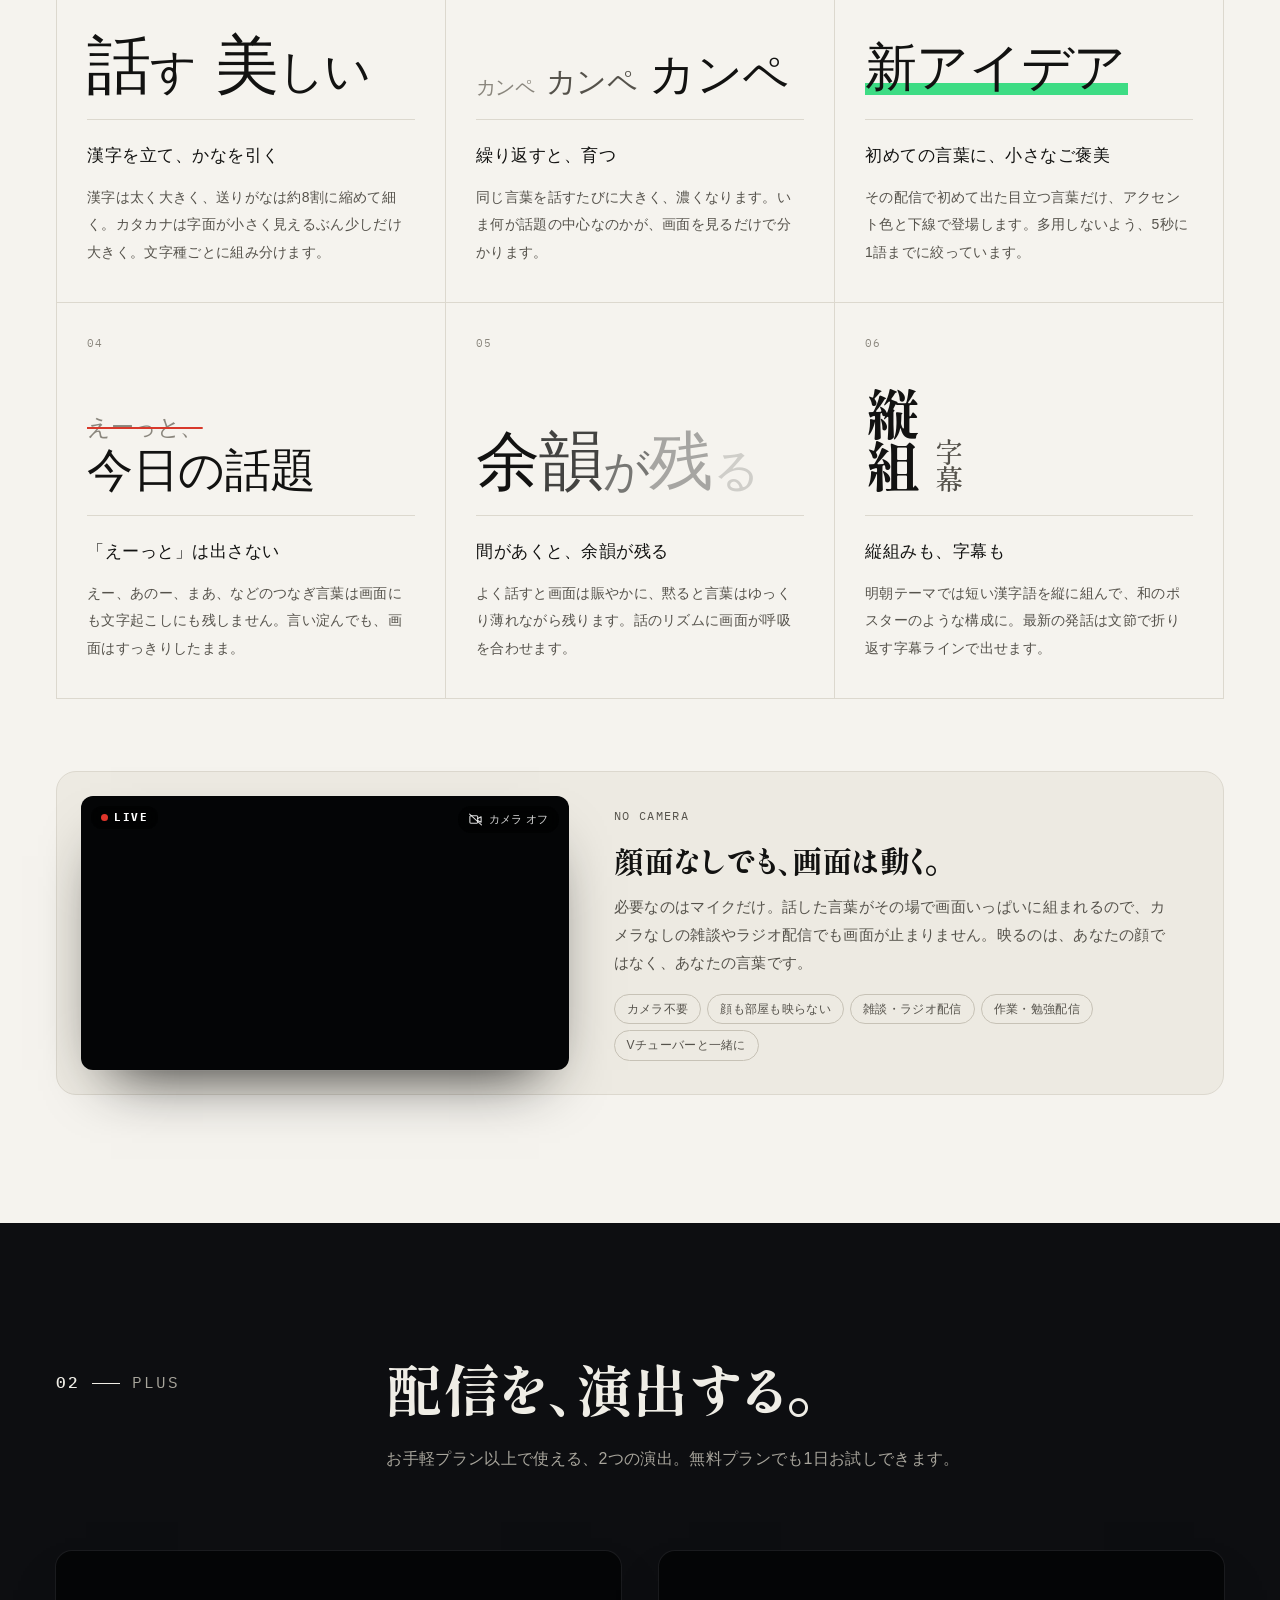
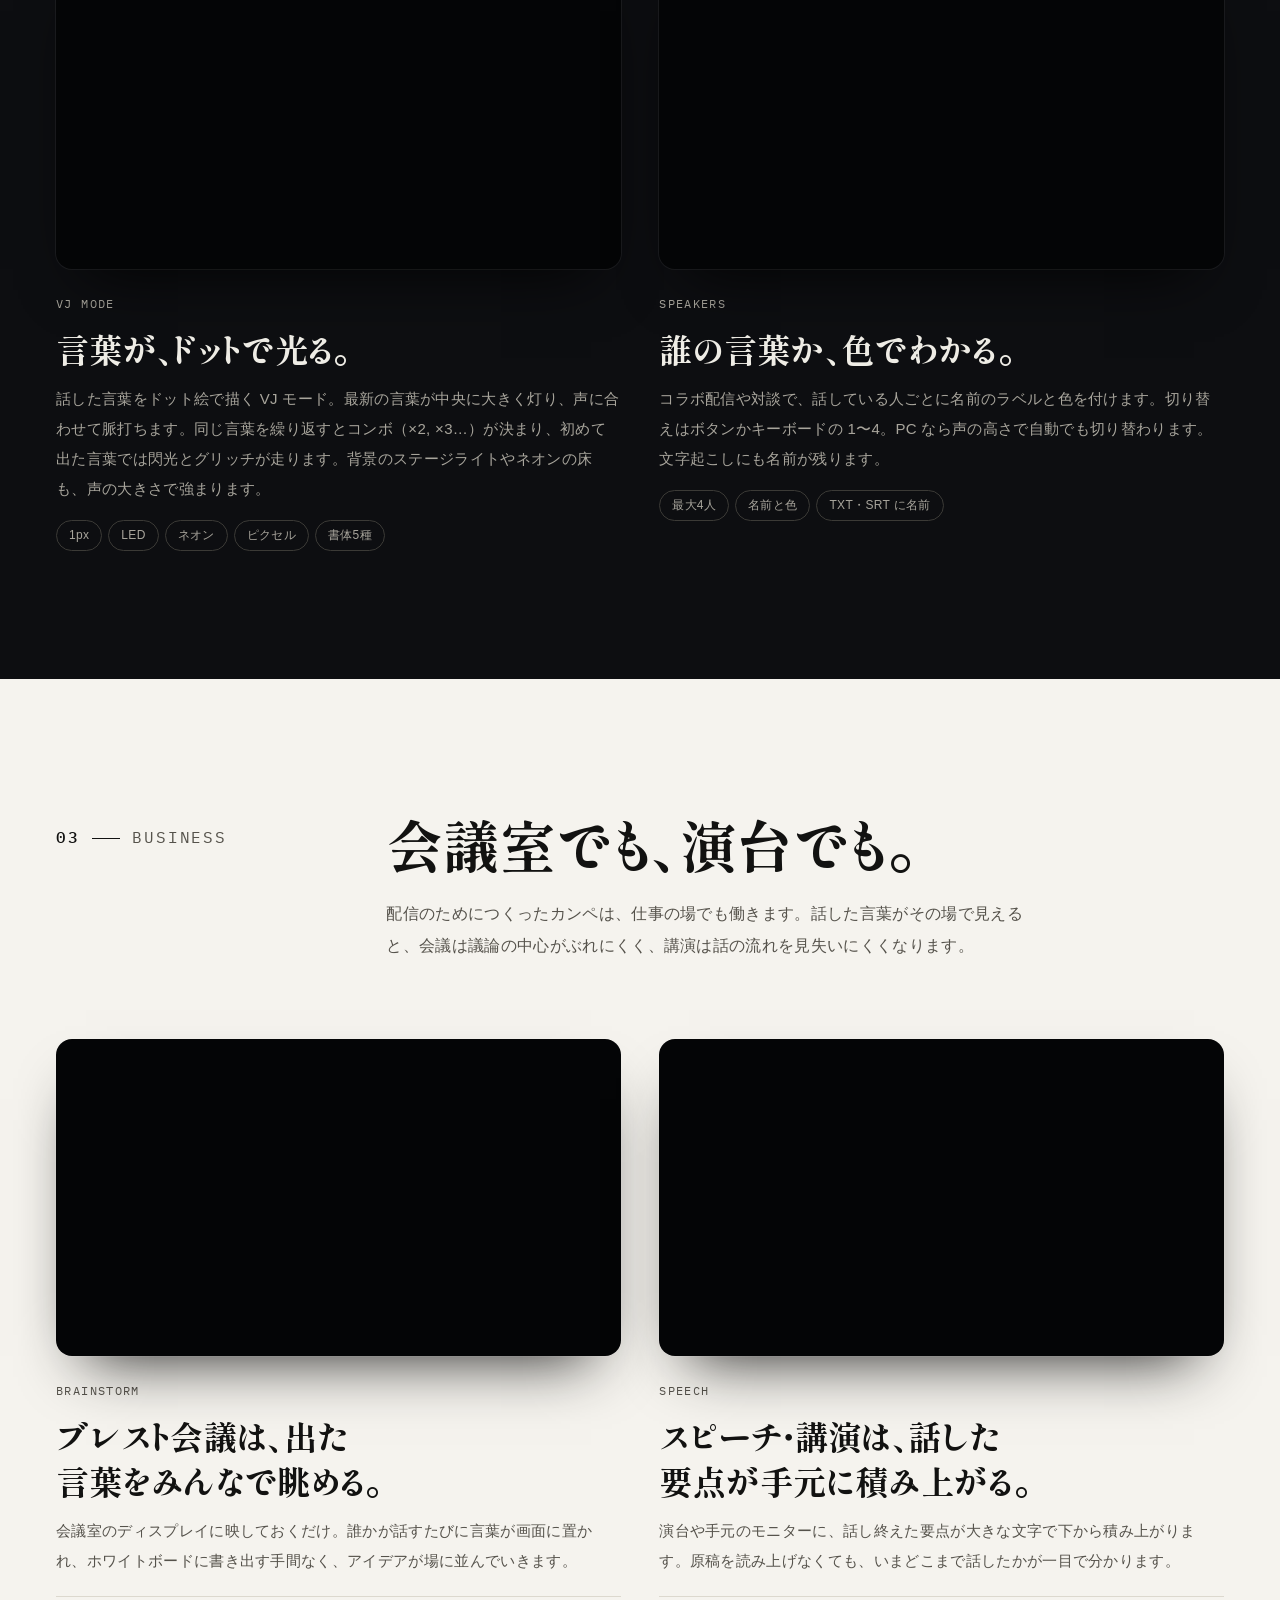
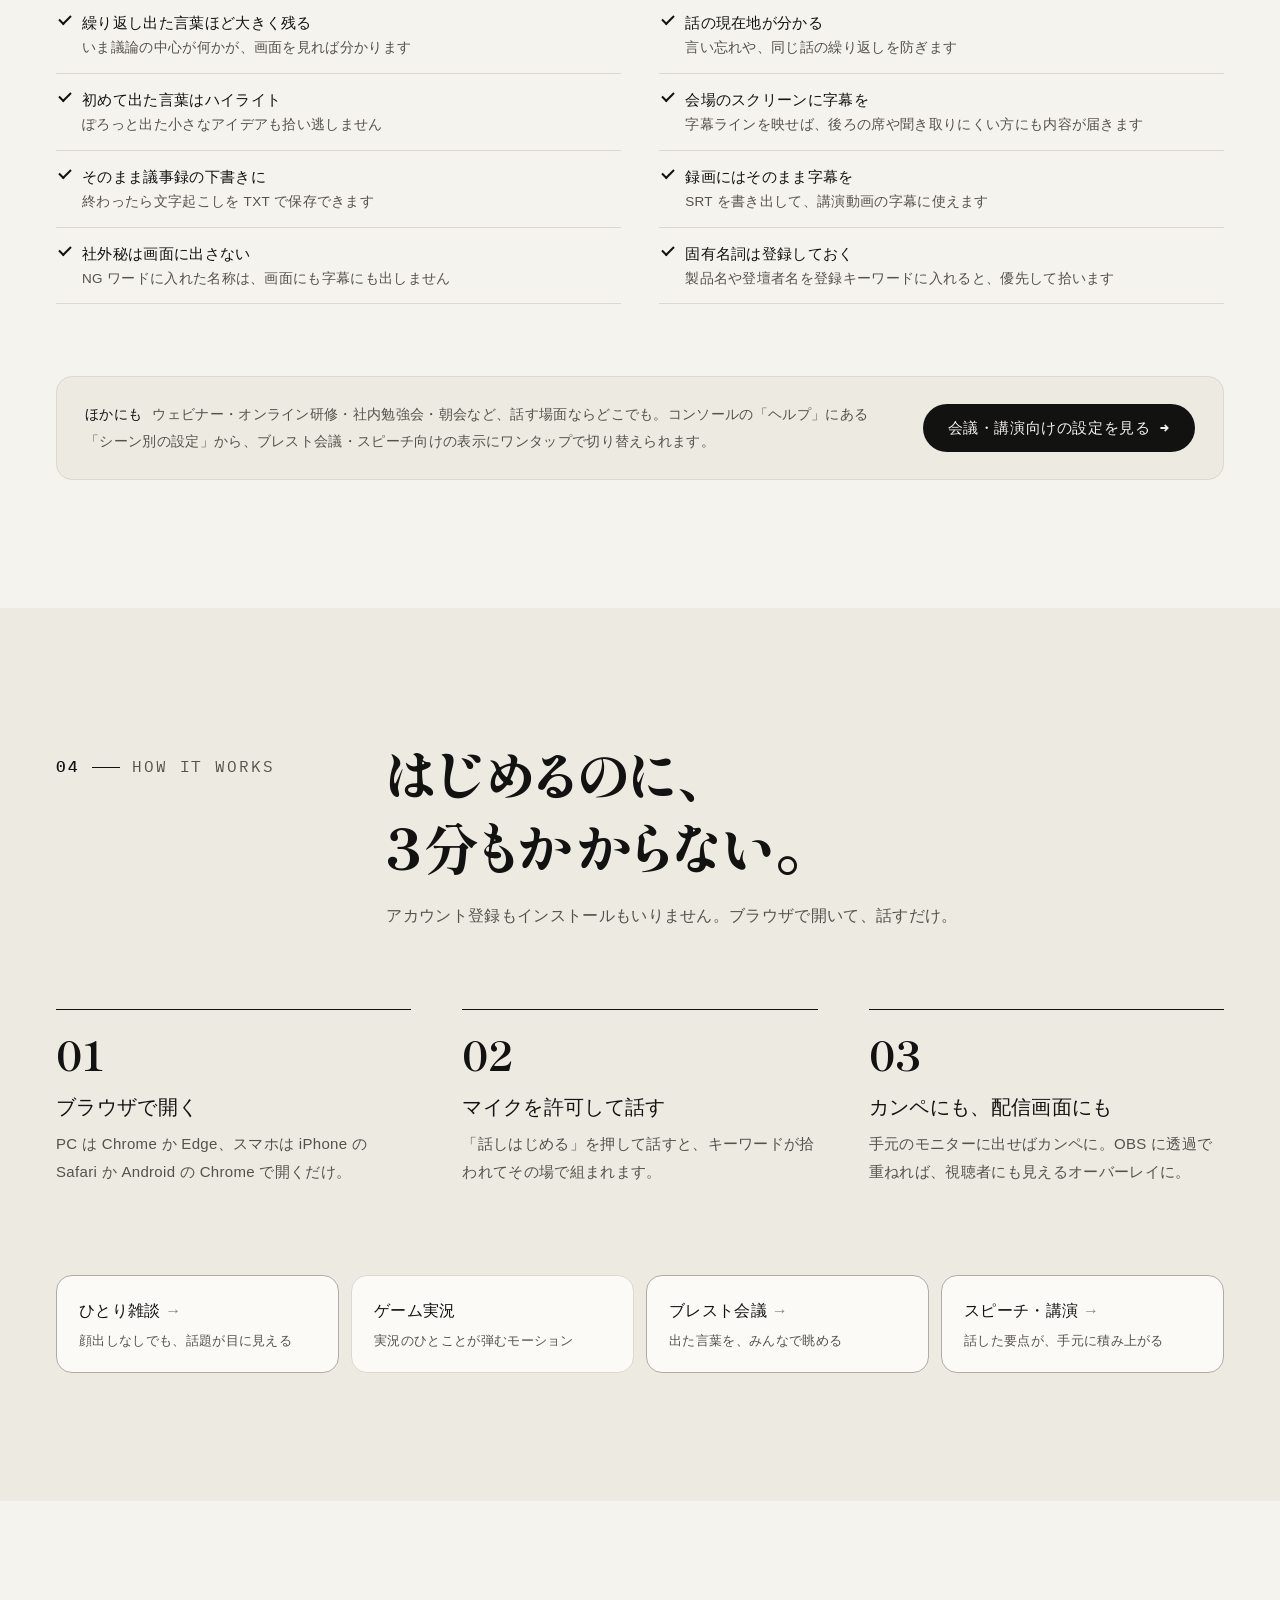
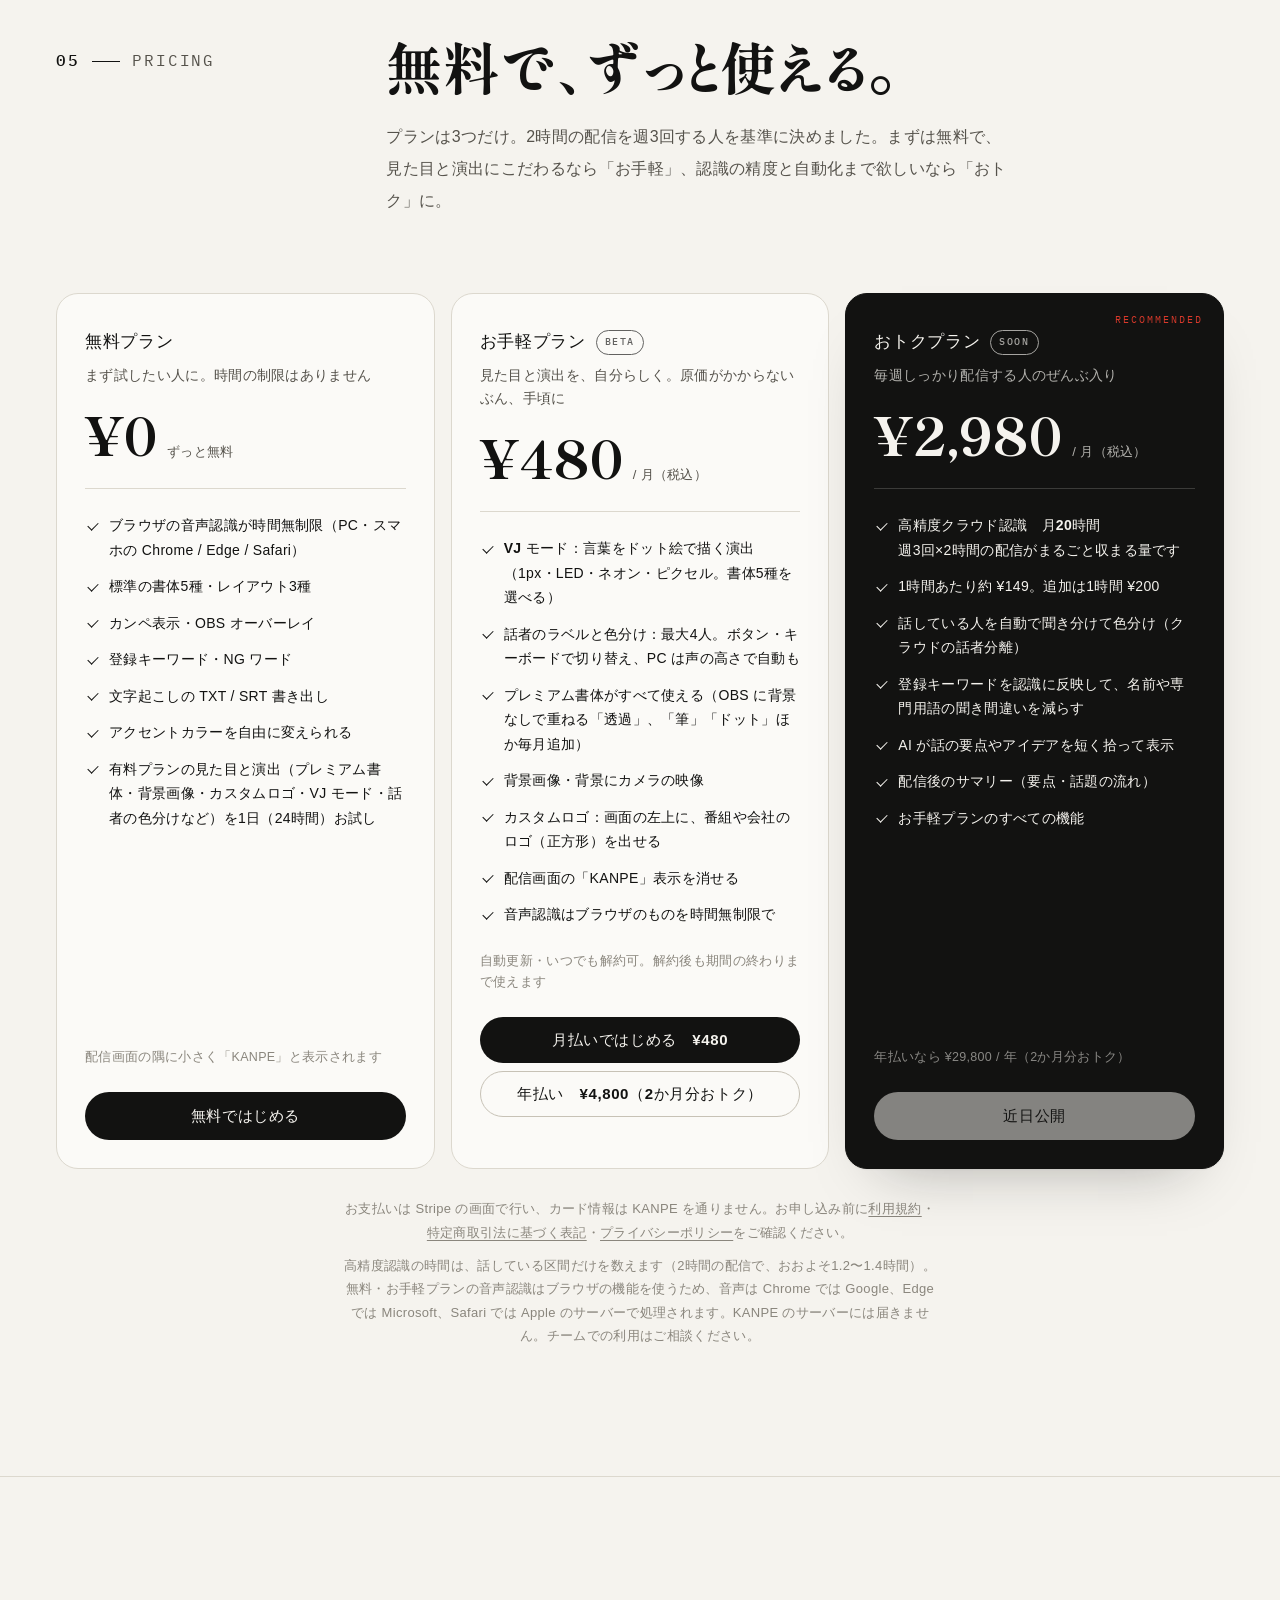
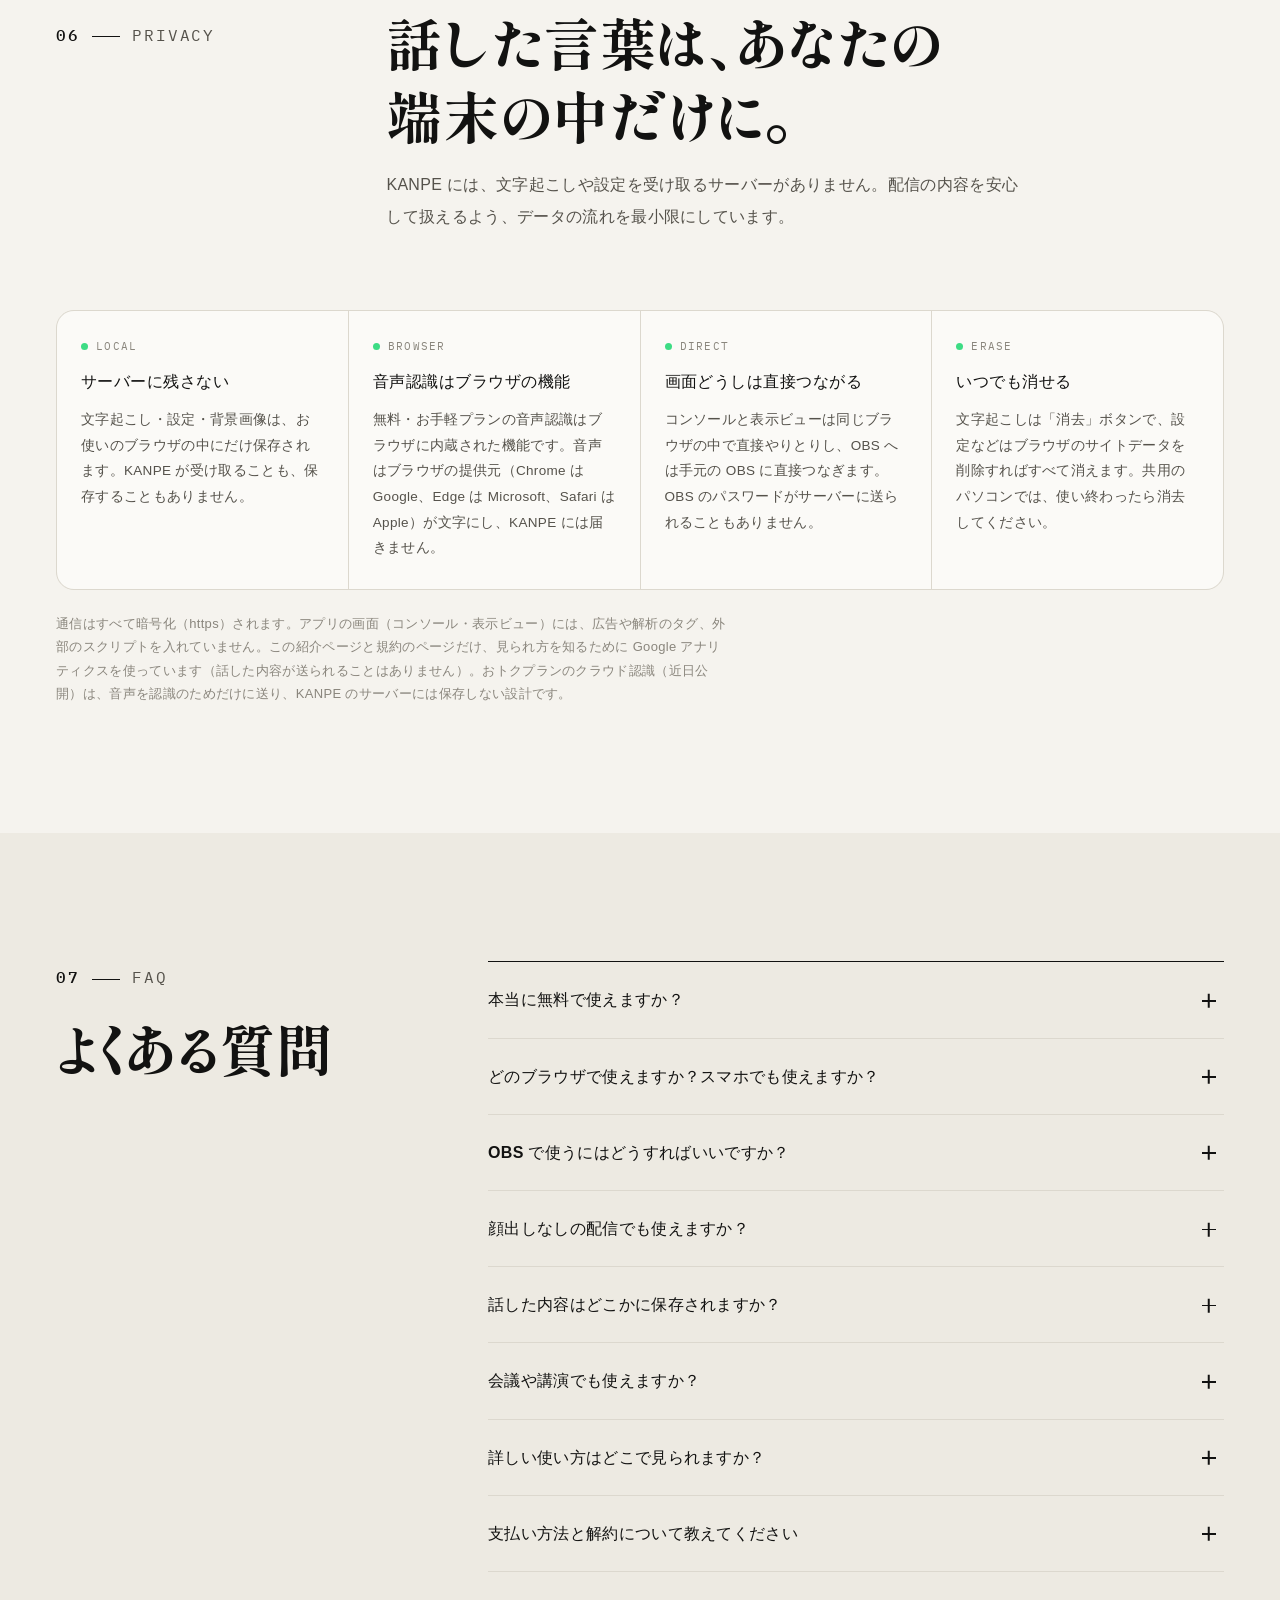
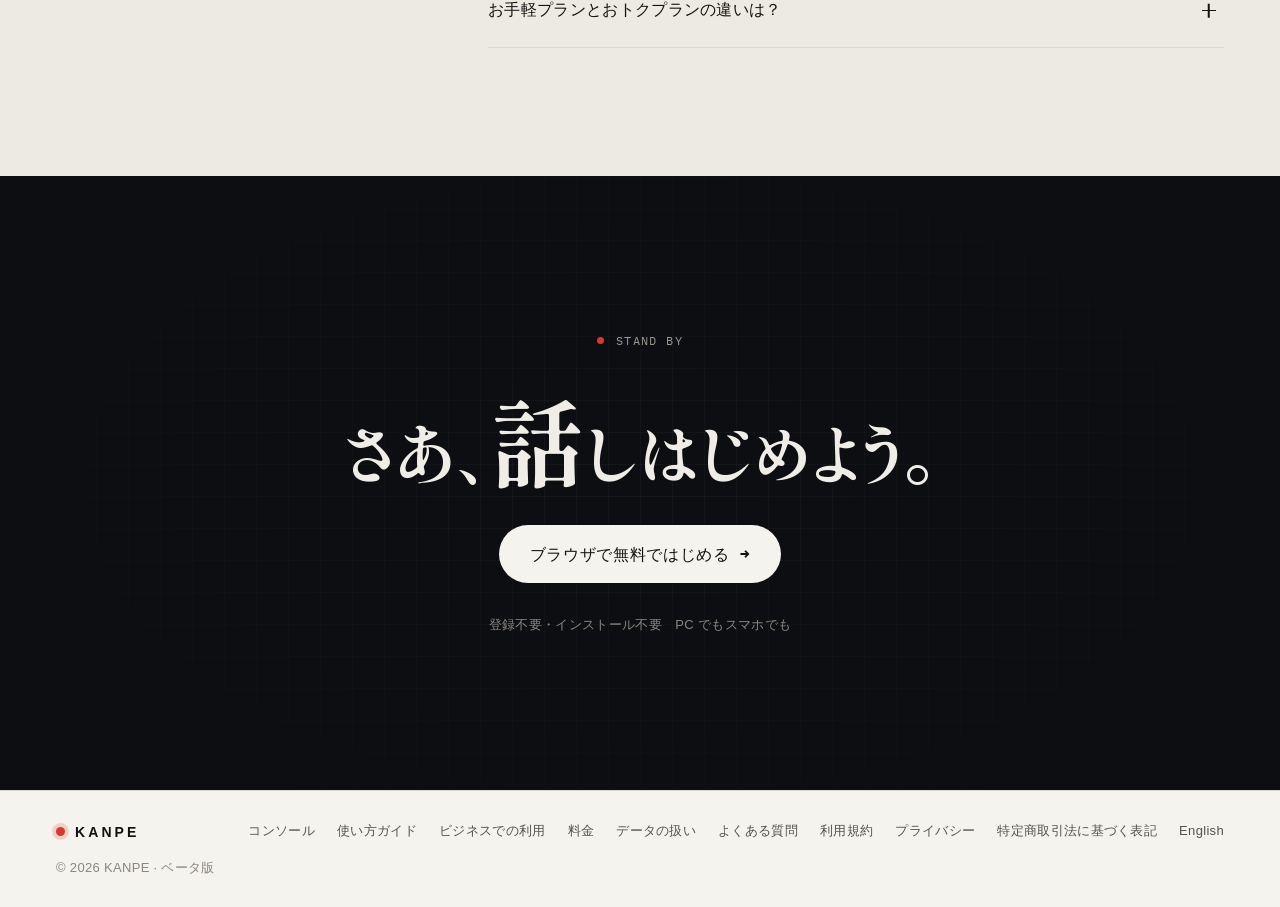
==== commit f13c3137: "Motion: phrase-based line breaks, new-word spotlight effects, calmer pace - Break lines at bunsetsu " ====
--- a/index.html
+++ b/index.html
@@ -32,7 +32,7 @@
 <link rel="preconnect" href="https://fonts.googleapis.com">
 <link rel="preconnect" href="https://fonts.gstatic.com" crossorigin>
 <link rel="stylesheet" href="https://fonts.googleapis.com/css2?family=Shippori+Mincho+B1:wght@500;700;800&family=Zen+Kaku+Gothic+New:wght@400;500;700;900&family=IBM+Plex+Mono:wght@400;500&display=swap">
-<link rel="stylesheet" href="styles/lp.css?v=202610251056">
+<link rel="stylesheet" href="styles/lp.css?v=202610251501">
 <script>document.documentElement.classList.add('js');</script>
 <script>try{var t=localStorage.getItem('kanpe.ui');t=(t==='light'||t==='dark')?t:null;if(t)document.documentElement.dataset.theme=t;document.documentElement.dataset.mode=t||'light'}catch(e){}</script>
 <script type="application/ld+json">{"@context":"https://schema.org","@graph":[{"@type":"WebSite","@id":"https://kanpe.yoneken.xyz/#website","url":"https://kanpe.yoneken.xyz/","name":"KANPE","alternateName":"KANPE リアルタイムカンペ","inLanguage":["ja","en"]},{"@type":"WebApplication","@id":"https://kanpe.yoneken.xyz/#app","name":"KANPE","url":"https://kanpe.yoneken.xyz/","description":"ライブ配信で話した言葉を、その場で日本語タイポグラフィにするリアルタイムカンペ。ブラウザとマイクだけで、登録不要・無料ではじめられます。","applicationCategory":"MultimediaApplication","operatingSystem":"Web browser","browserRequirements":"マイクと音声認識（Web Speech API）に対応したブラウザ（Chrome・Edge・Safari）","inLanguage":"ja","isAccessibleForFree":true,"image":"https://kanpe.yoneken.xyz/assets/og.png?v=2","isPartOf":{"@id":"https://kanpe.yoneken.xyz/#website"},"offers":[{"@type":"Offer","name":"無料プラン","price":"0","priceCurrency":"JPY","url":"https://kanpe.yoneken.xyz/#pricing"},{"@type":"Offer","name":"お手軽プラン（月払い）","price":"480","priceCurrency":"JPY","url":"https://kanpe.yoneken.xyz/#pricing","priceSpecification":{"@type":"UnitPriceSpecification","price":"480","priceCurrency":"JPY","billingDuration":"P1M","unitCode":"MON"}},{"@type":"Offer","name":"お手軽プラン（年払い）","price":"4800","priceCurrency":"JPY","url":"https://kanpe.yoneken.xyz/#pricing","priceSpecification":{"@type":"UnitPriceSpecification","price":"4800","priceCurrency":"JPY","billingDuration":"P1Y","unitCode":"ANN"}}]}]}</script>
@@ -514,10 +514,10 @@
 <div class="dock" id="dock" aria-hidden="true">
   <a class="btn btn-ink block" href="app.html?welcome=1" tabindex="-1">ブラウザで無料ではじめる<span class="arrow" aria-hidden="true">→</span></a>
 </div>
-<script src="src/ui/lang.js?v=202610251056" defer></script>
-<script src="src/ui/menu.js?v=202610251056" defer></script>
-<script src="src/ui/mode.js?v=202610251056" defer></script>
-<script src="src/lp/lp.js?v=202610251056" defer></script>
-<script type="module" src="src/lp/analytics.js?v=202610251056"></script>
+<script src="src/ui/lang.js?v=202610251501" defer></script>
+<script src="src/ui/menu.js?v=202610251501" defer></script>
+<script src="src/ui/mode.js?v=202610251501" defer></script>
+<script src="src/lp/lp.js?v=202610251501" defer></script>
+<script type="module" src="src/lp/analytics.js?v=202610251501"></script>
 </body>
 </html>
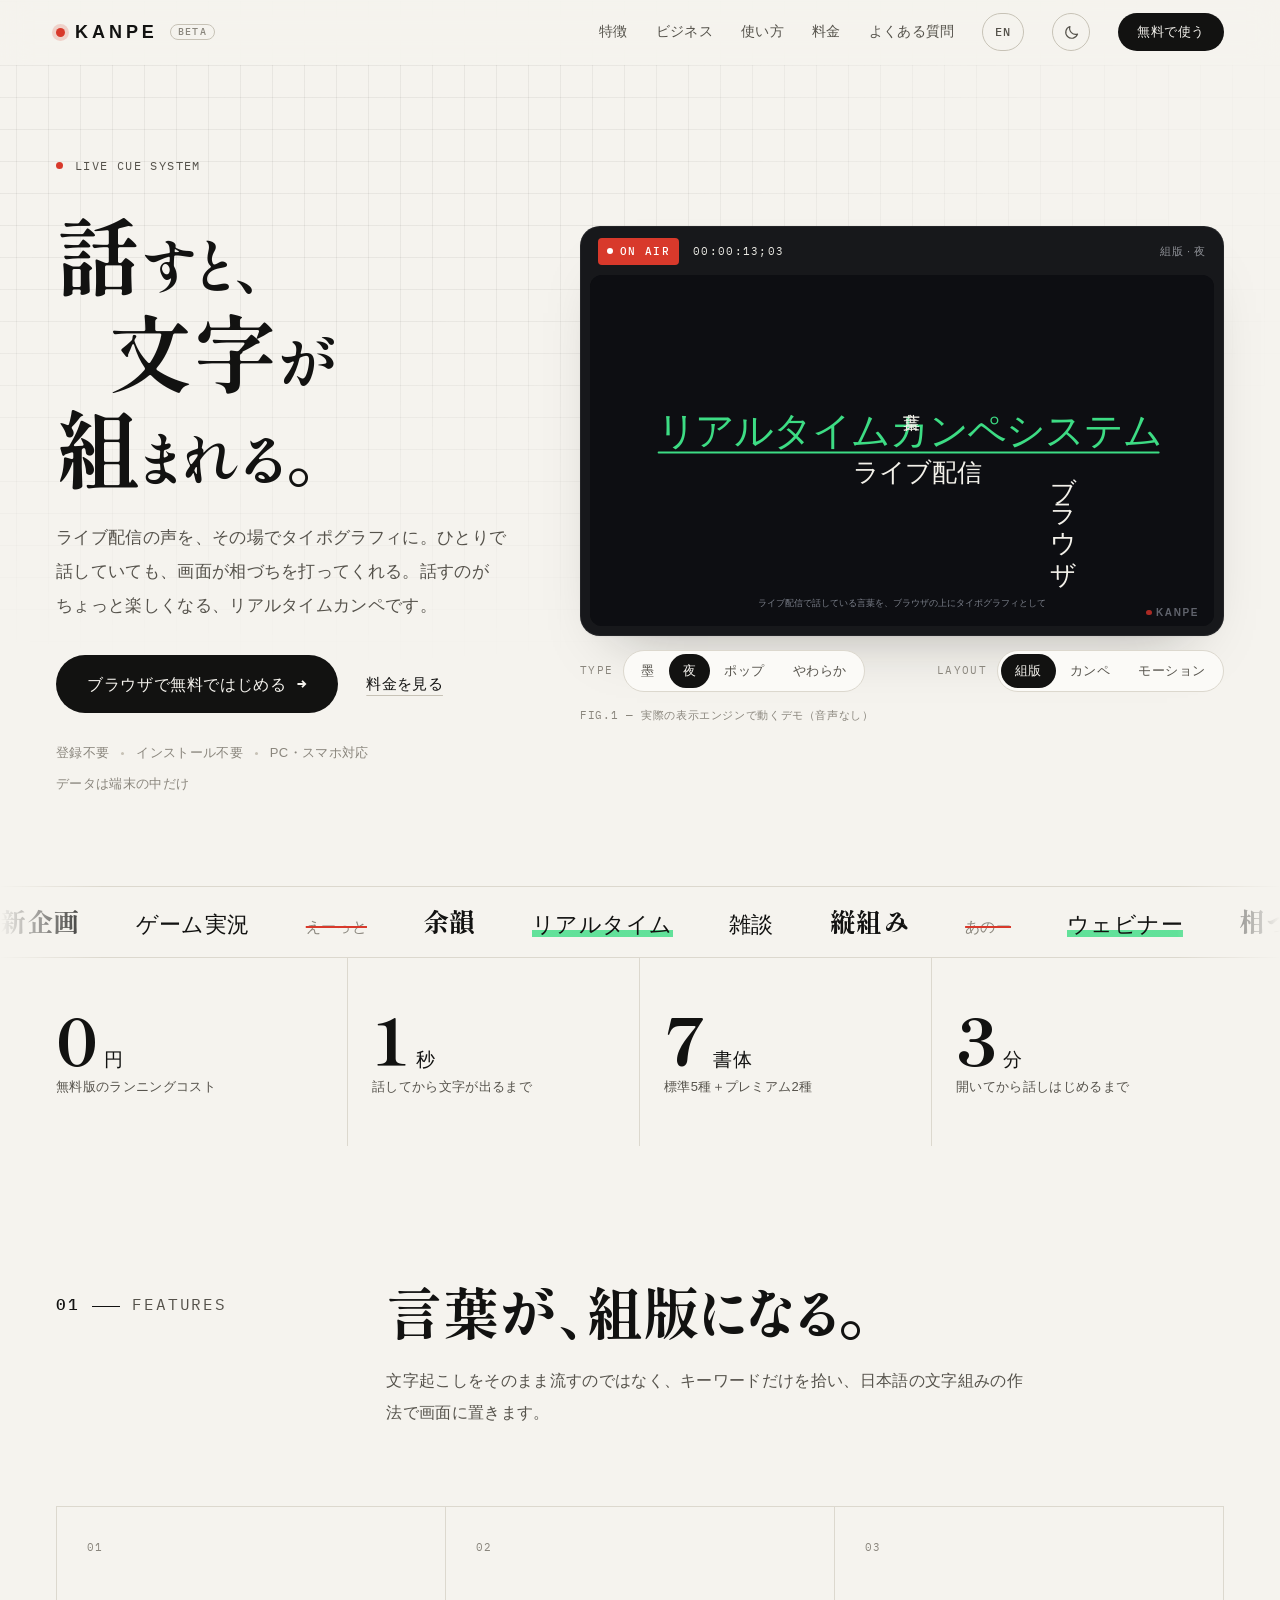
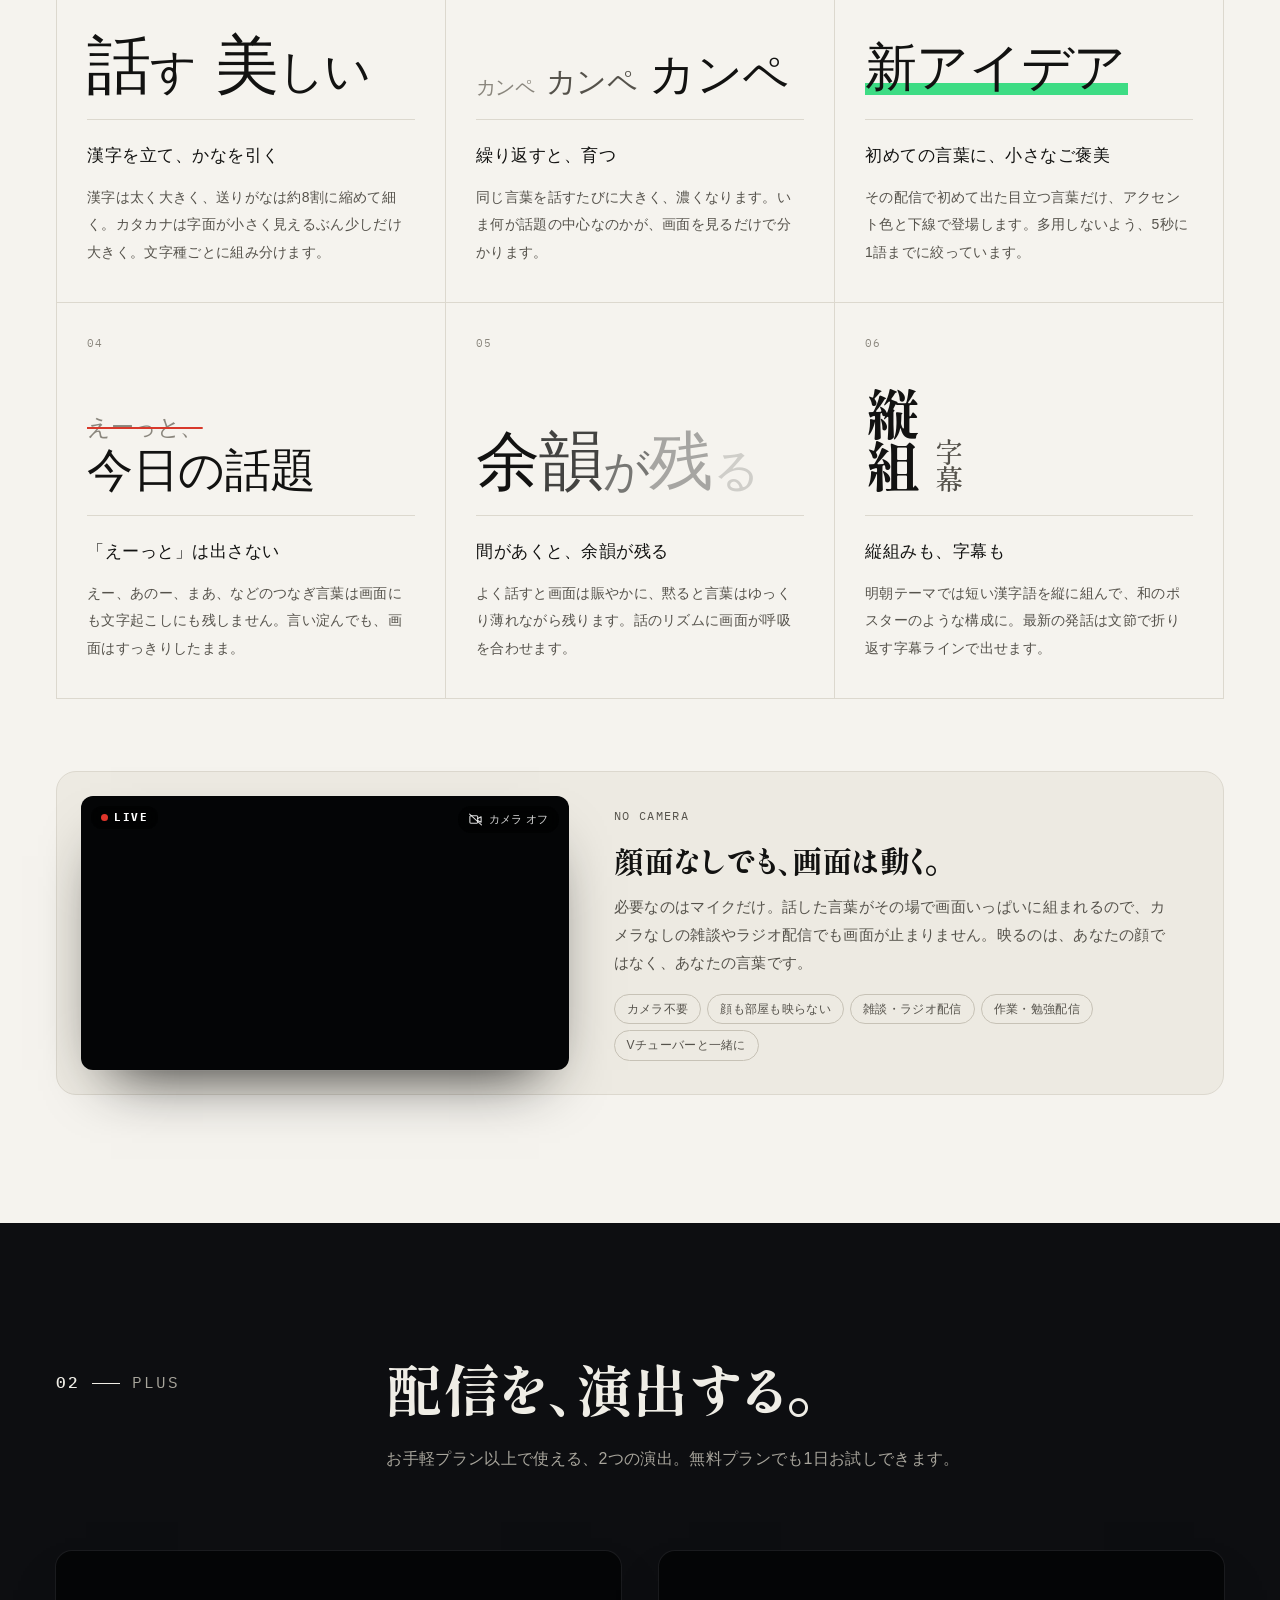
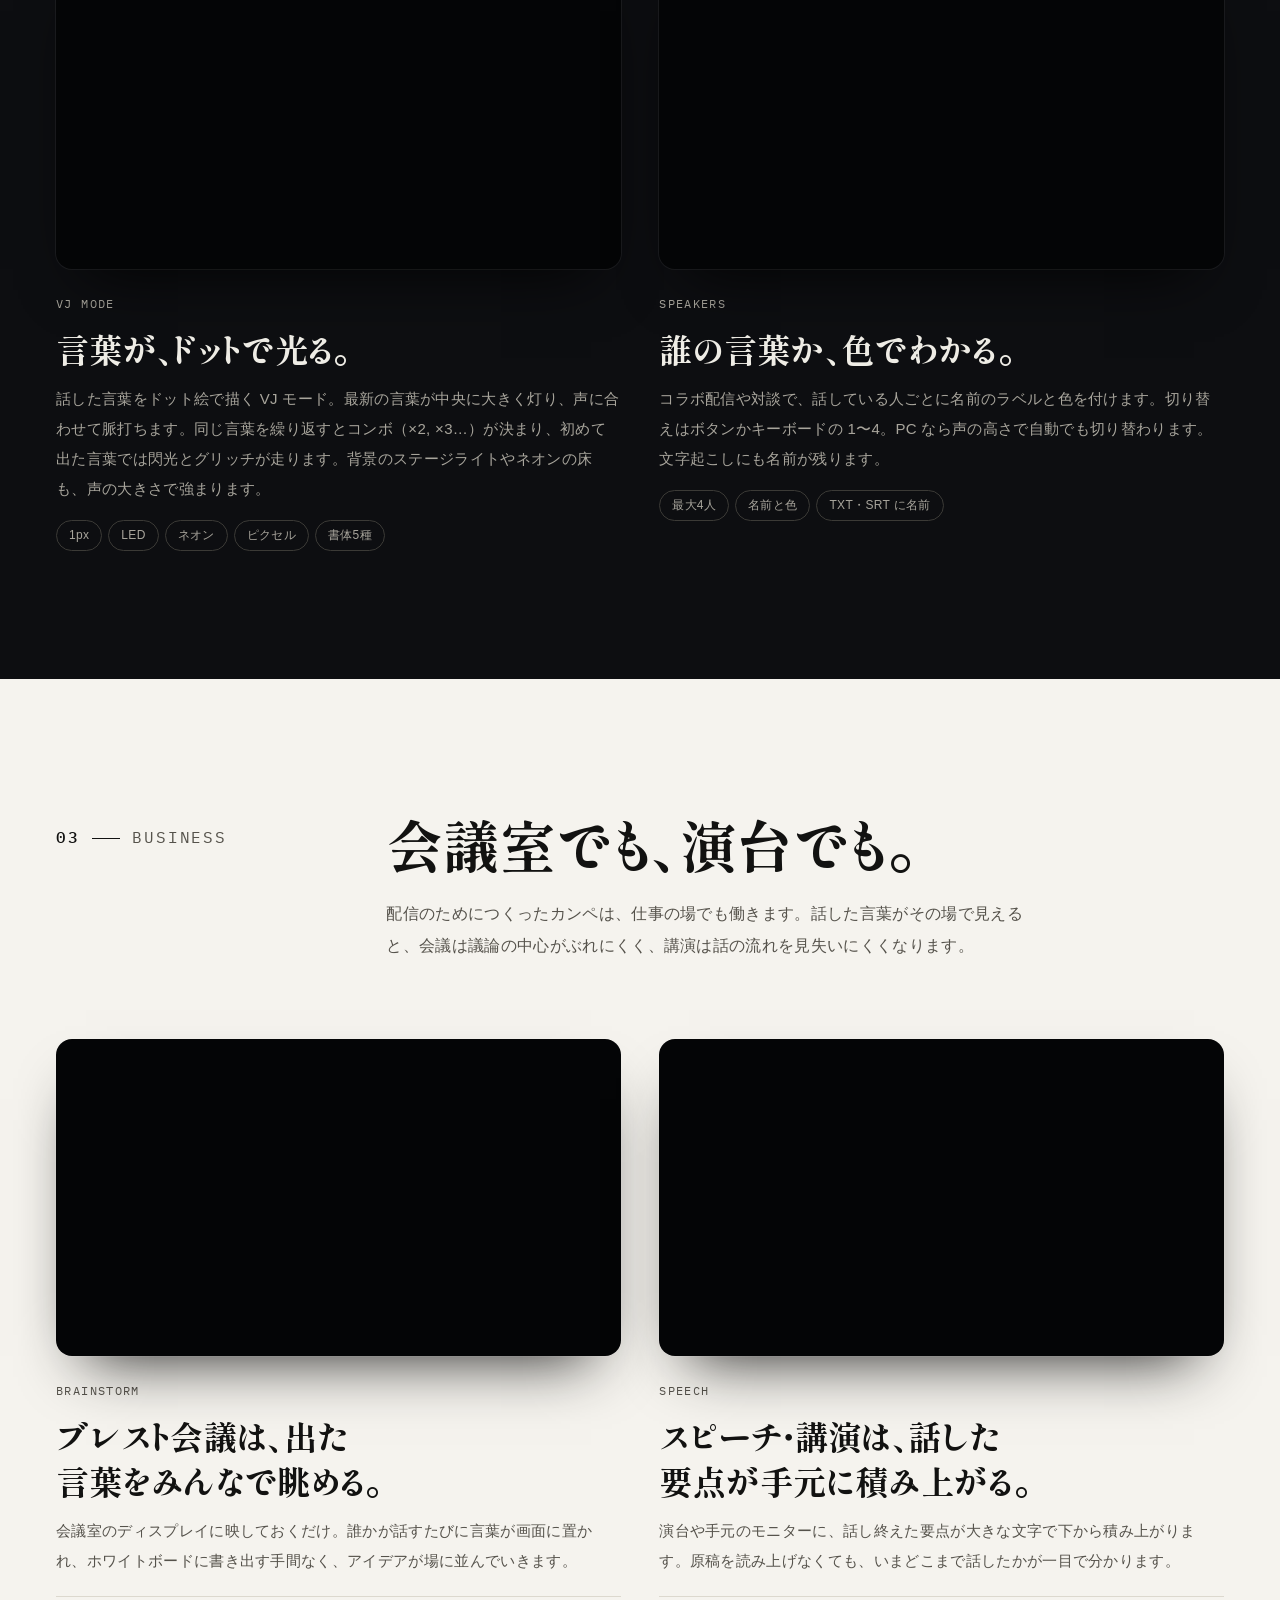
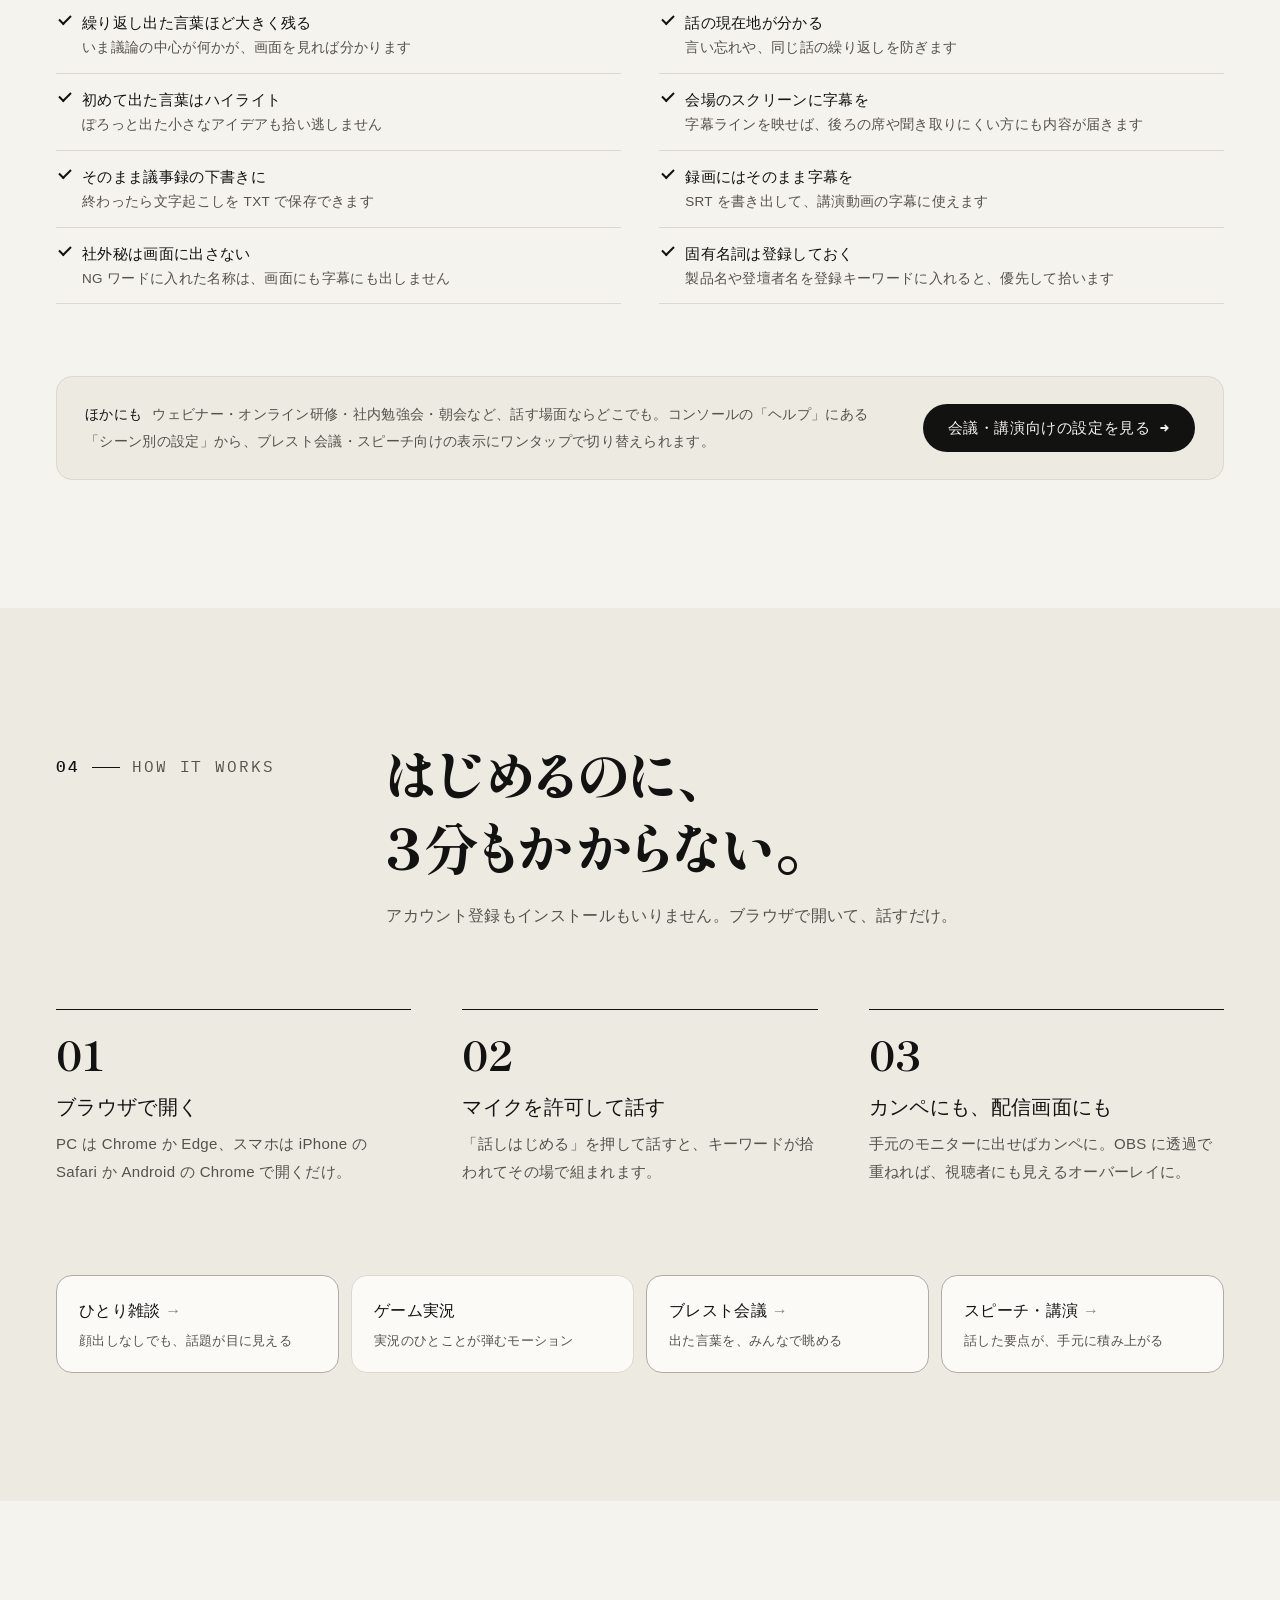
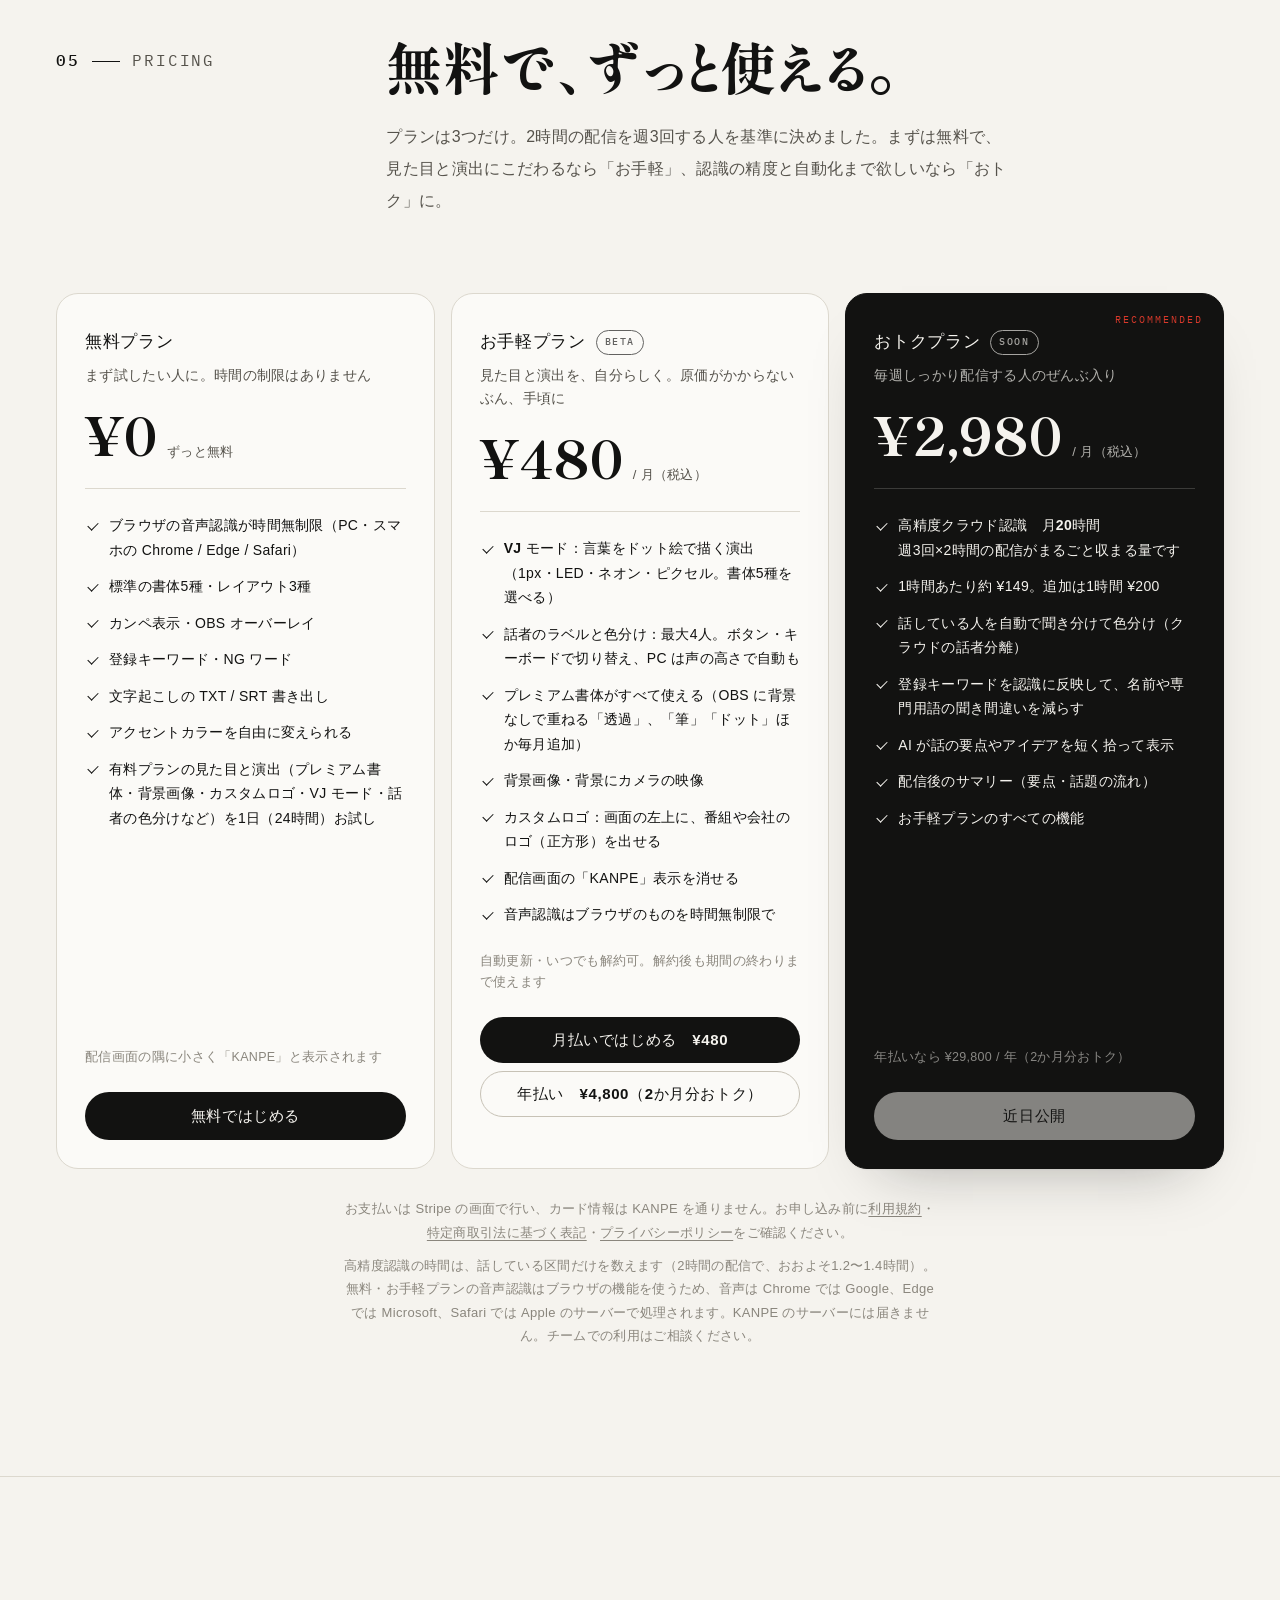
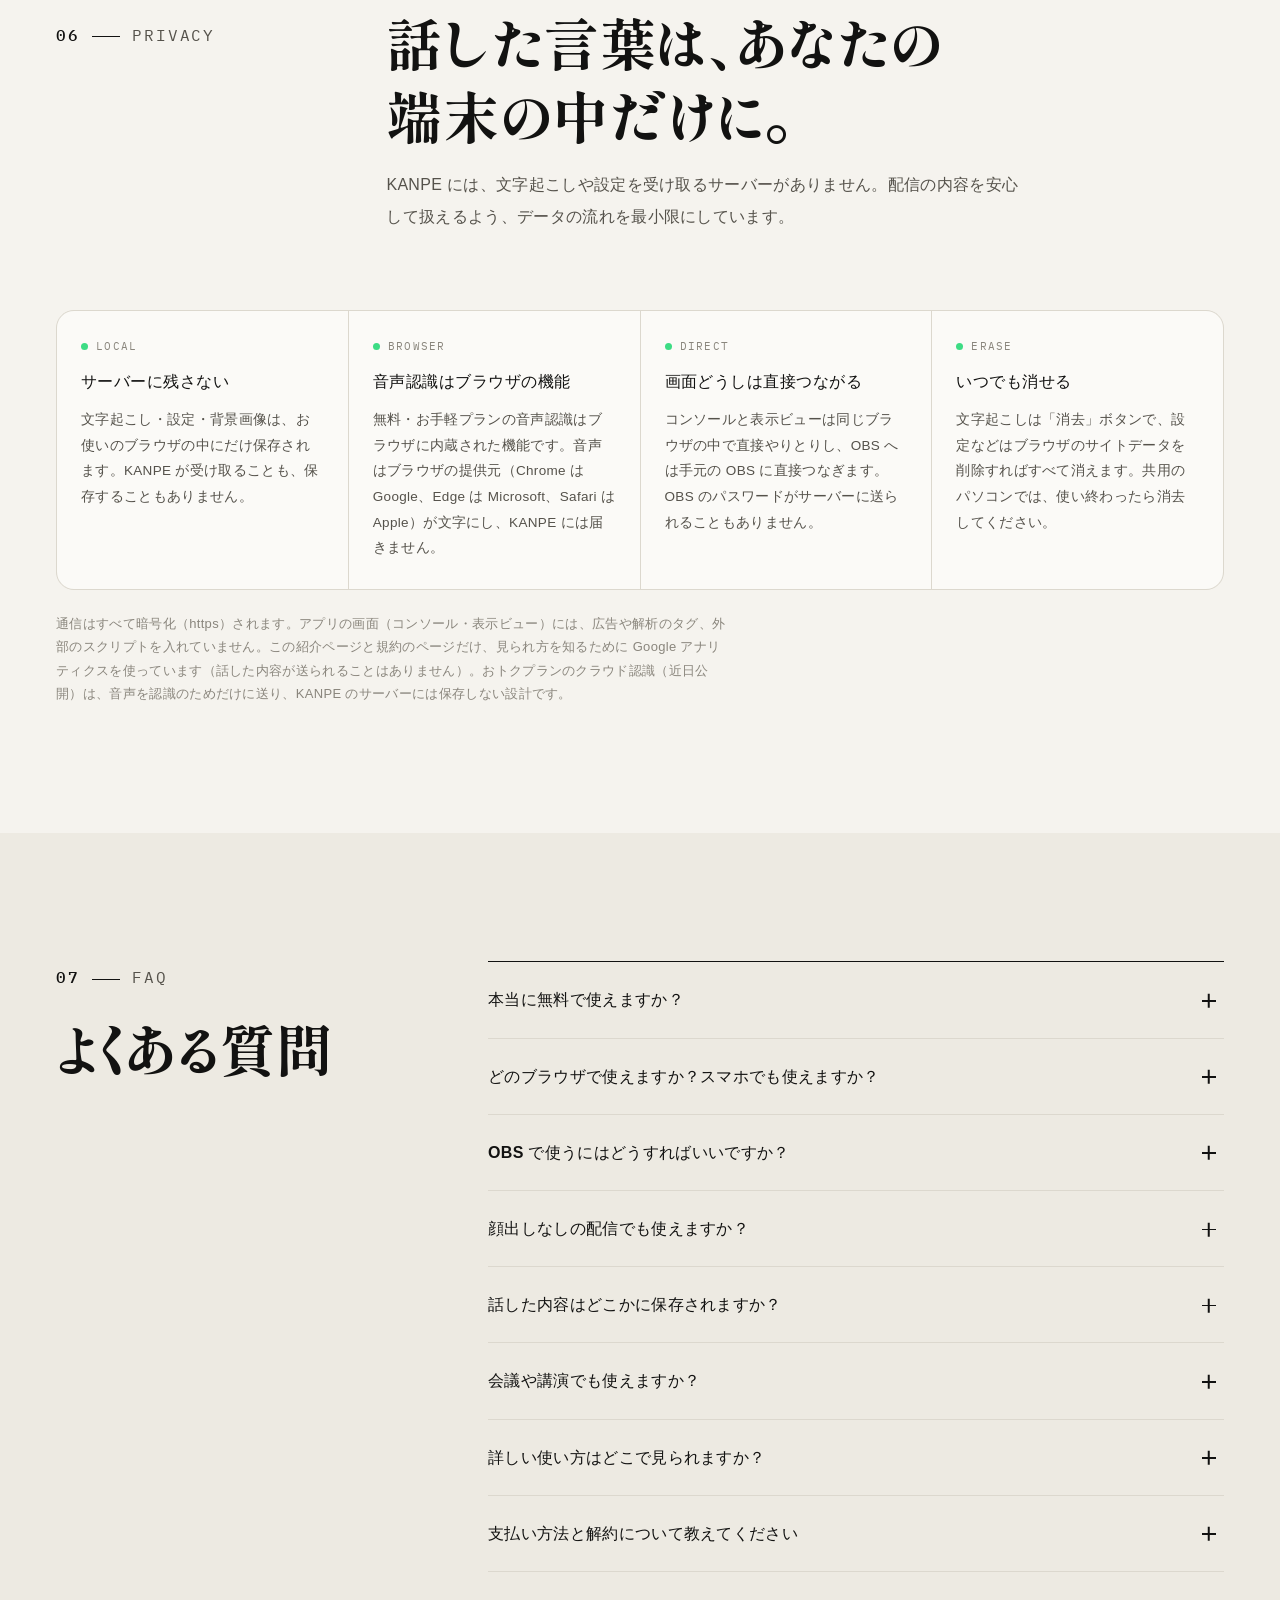
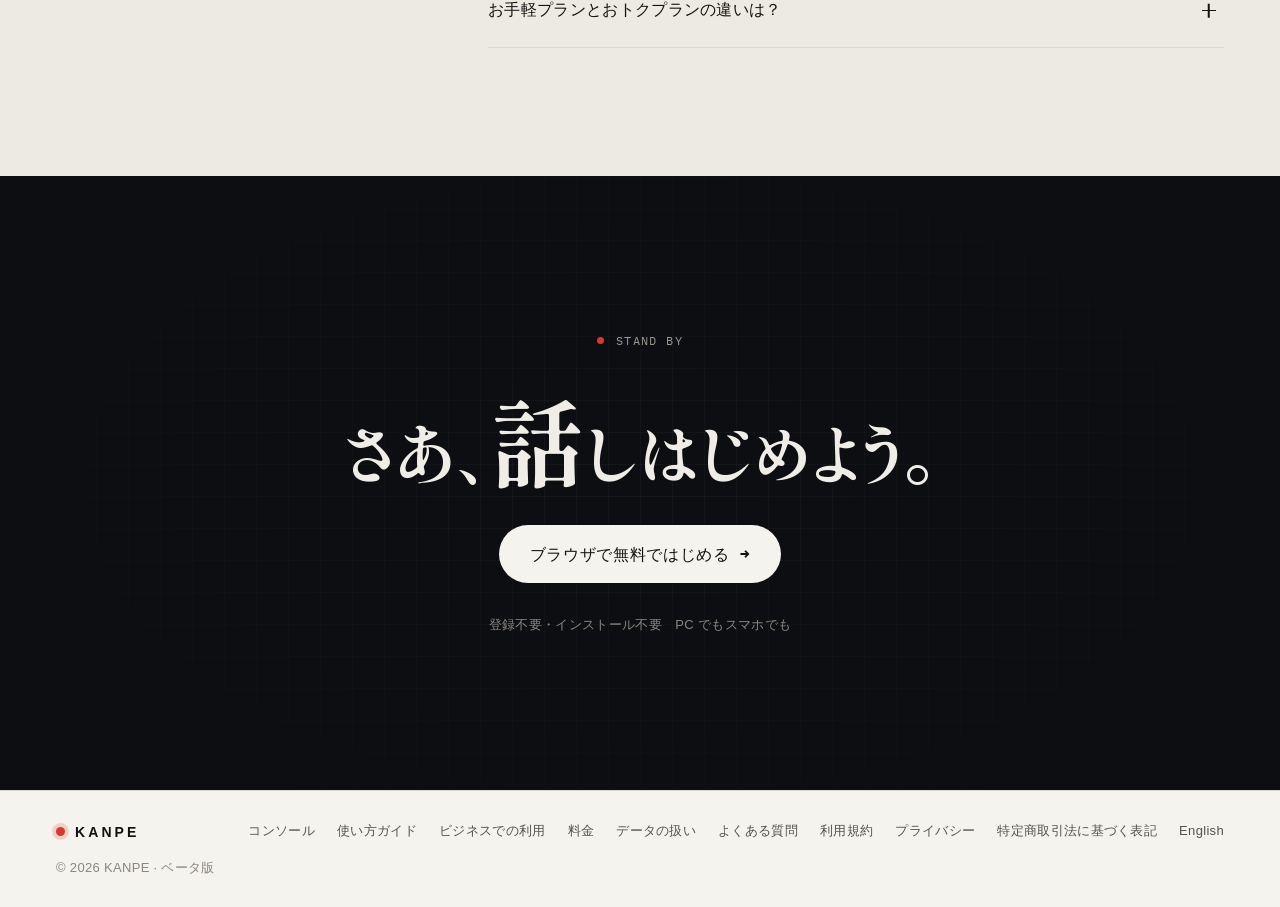
==== commit a7eedca5: "Word mix: add a Rate option for automatic mixing; save Ticker migration - fusionFreq (rare / mid / o" ====
--- a/index.html
+++ b/index.html
@@ -32,7 +32,7 @@
 <link rel="preconnect" href="https://fonts.googleapis.com">
 <link rel="preconnect" href="https://fonts.gstatic.com" crossorigin>
 <link rel="stylesheet" href="https://fonts.googleapis.com/css2?family=Shippori+Mincho+B1:wght@500;700;800&family=Zen+Kaku+Gothic+New:wght@400;500;700;900&family=IBM+Plex+Mono:wght@400;500&display=swap">
-<link rel="stylesheet" href="styles/lp.css?v=202610251501">
+<link rel="stylesheet" href="styles/lp.css?v=202610251603">
 <script>document.documentElement.classList.add('js');</script>
 <script>try{var t=localStorage.getItem('kanpe.ui');t=(t==='light'||t==='dark')?t:null;if(t)document.documentElement.dataset.theme=t;document.documentElement.dataset.mode=t||'light'}catch(e){}</script>
 <script type="application/ld+json">{"@context":"https://schema.org","@graph":[{"@type":"WebSite","@id":"https://kanpe.yoneken.xyz/#website","url":"https://kanpe.yoneken.xyz/","name":"KANPE","alternateName":"KANPE リアルタイムカンペ","inLanguage":["ja","en"]},{"@type":"WebApplication","@id":"https://kanpe.yoneken.xyz/#app","name":"KANPE","url":"https://kanpe.yoneken.xyz/","description":"ライブ配信で話した言葉を、その場で日本語タイポグラフィにするリアルタイムカンペ。ブラウザとマイクだけで、登録不要・無料ではじめられます。","applicationCategory":"MultimediaApplication","operatingSystem":"Web browser","browserRequirements":"マイクと音声認識（Web Speech API）に対応したブラウザ（Chrome・Edge・Safari）","inLanguage":"ja","isAccessibleForFree":true,"image":"https://kanpe.yoneken.xyz/assets/og.png?v=2","isPartOf":{"@id":"https://kanpe.yoneken.xyz/#website"},"offers":[{"@type":"Offer","name":"無料プラン","price":"0","priceCurrency":"JPY","url":"https://kanpe.yoneken.xyz/#pricing"},{"@type":"Offer","name":"お手軽プラン（月払い）","price":"480","priceCurrency":"JPY","url":"https://kanpe.yoneken.xyz/#pricing","priceSpecification":{"@type":"UnitPriceSpecification","price":"480","priceCurrency":"JPY","billingDuration":"P1M","unitCode":"MON"}},{"@type":"Offer","name":"お手軽プラン（年払い）","price":"4800","priceCurrency":"JPY","url":"https://kanpe.yoneken.xyz/#pricing","priceSpecification":{"@type":"UnitPriceSpecification","price":"4800","priceCurrency":"JPY","billingDuration":"P1Y","unitCode":"ANN"}}]}]}</script>
@@ -514,10 +514,10 @@
 <div class="dock" id="dock" aria-hidden="true">
   <a class="btn btn-ink block" href="app.html?welcome=1" tabindex="-1">ブラウザで無料ではじめる<span class="arrow" aria-hidden="true">→</span></a>
 </div>
-<script src="src/ui/lang.js?v=202610251501" defer></script>
-<script src="src/ui/menu.js?v=202610251501" defer></script>
-<script src="src/ui/mode.js?v=202610251501" defer></script>
-<script src="src/lp/lp.js?v=202610251501" defer></script>
-<script type="module" src="src/lp/analytics.js?v=202610251501"></script>
+<script src="src/ui/lang.js?v=202610251603" defer></script>
+<script src="src/ui/menu.js?v=202610251603" defer></script>
+<script src="src/ui/mode.js?v=202610251603" defer></script>
+<script src="src/lp/lp.js?v=202610251603" defer></script>
+<script type="module" src="src/lp/analytics.js?v=202610251603"></script>
 </body>
 </html>
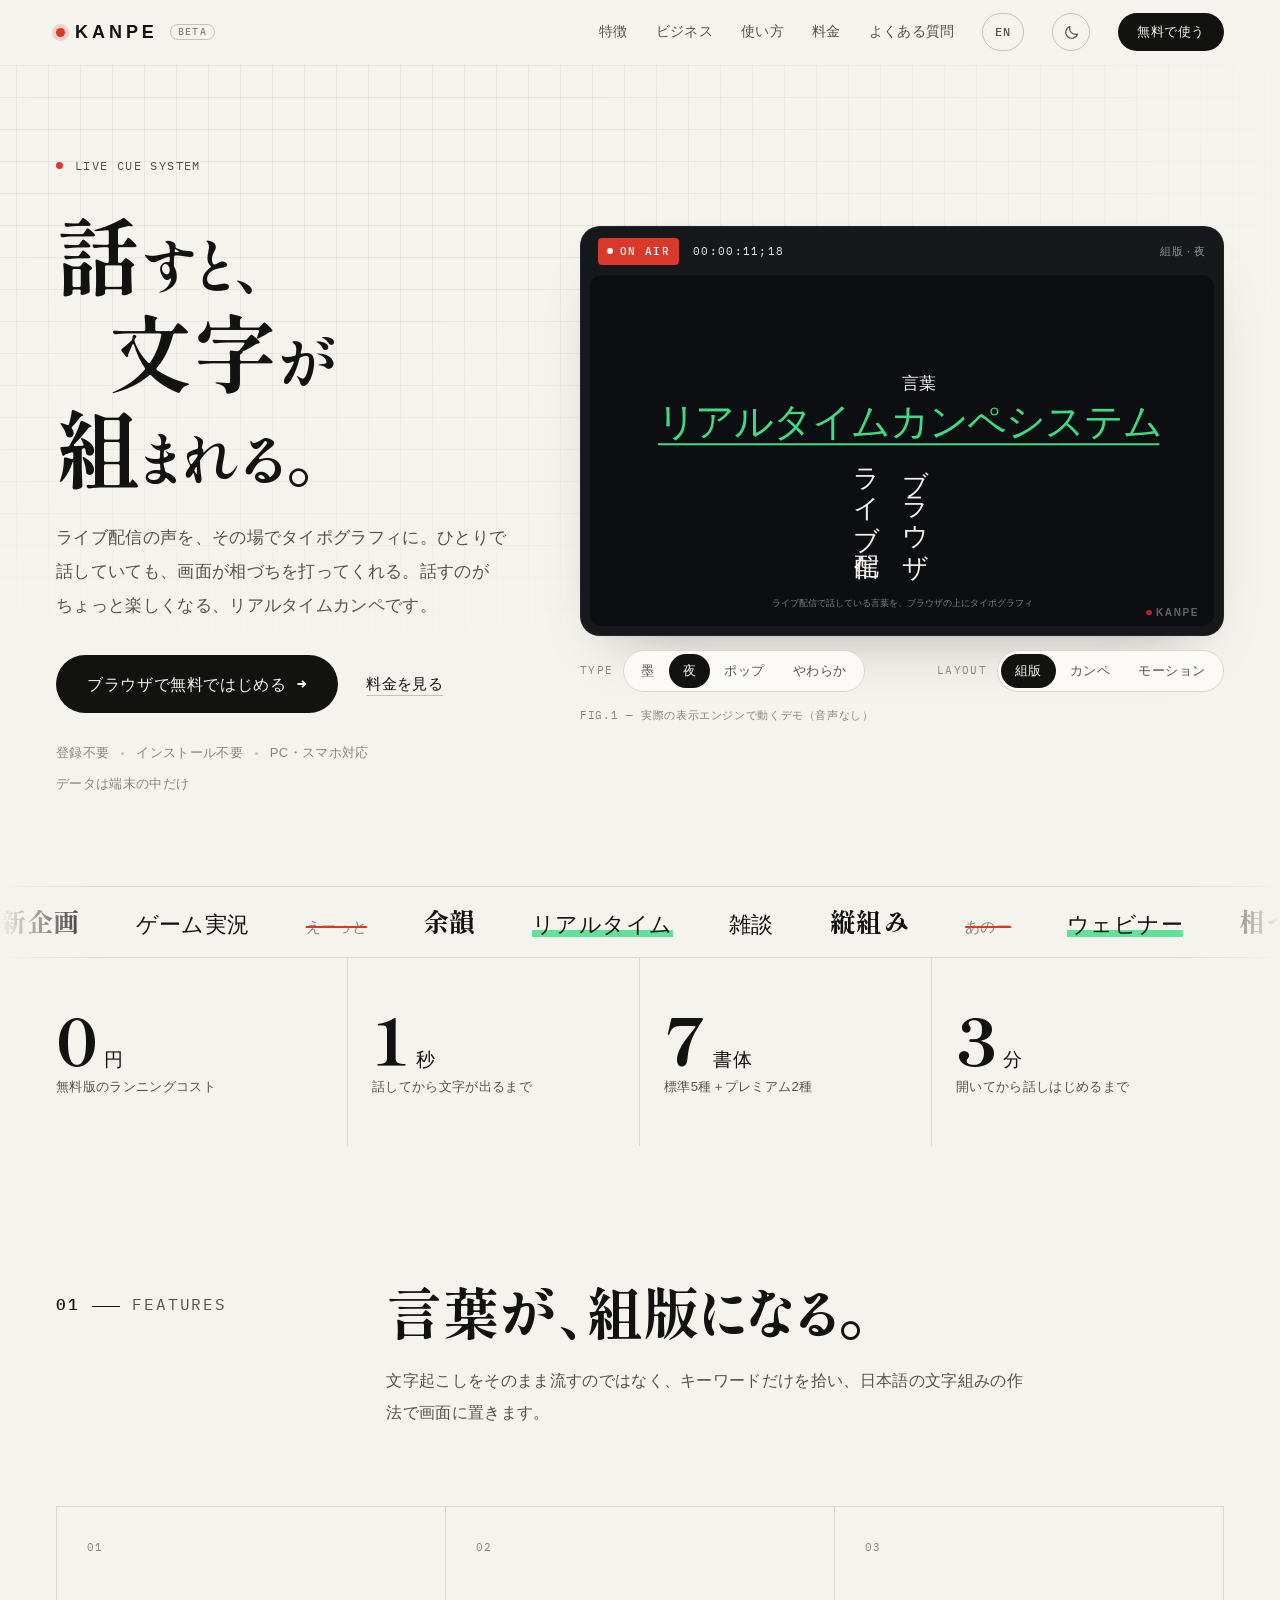
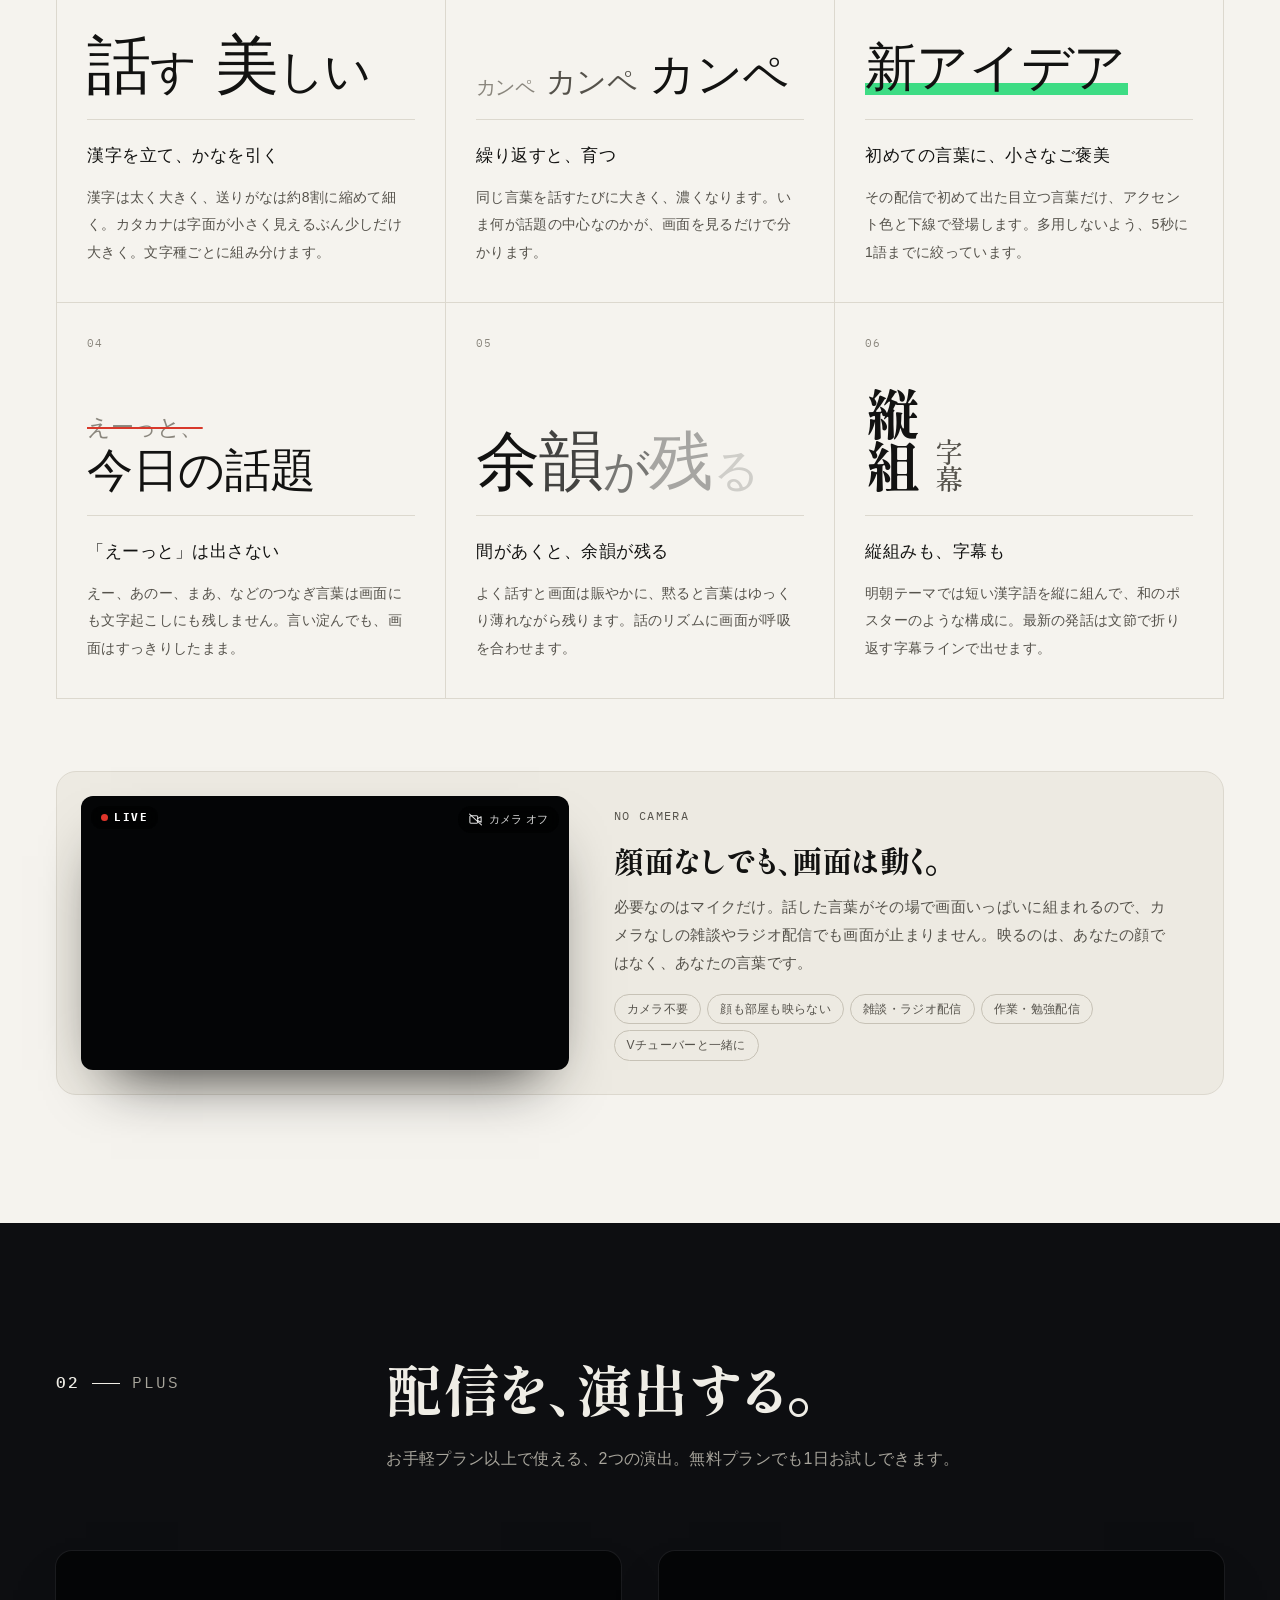
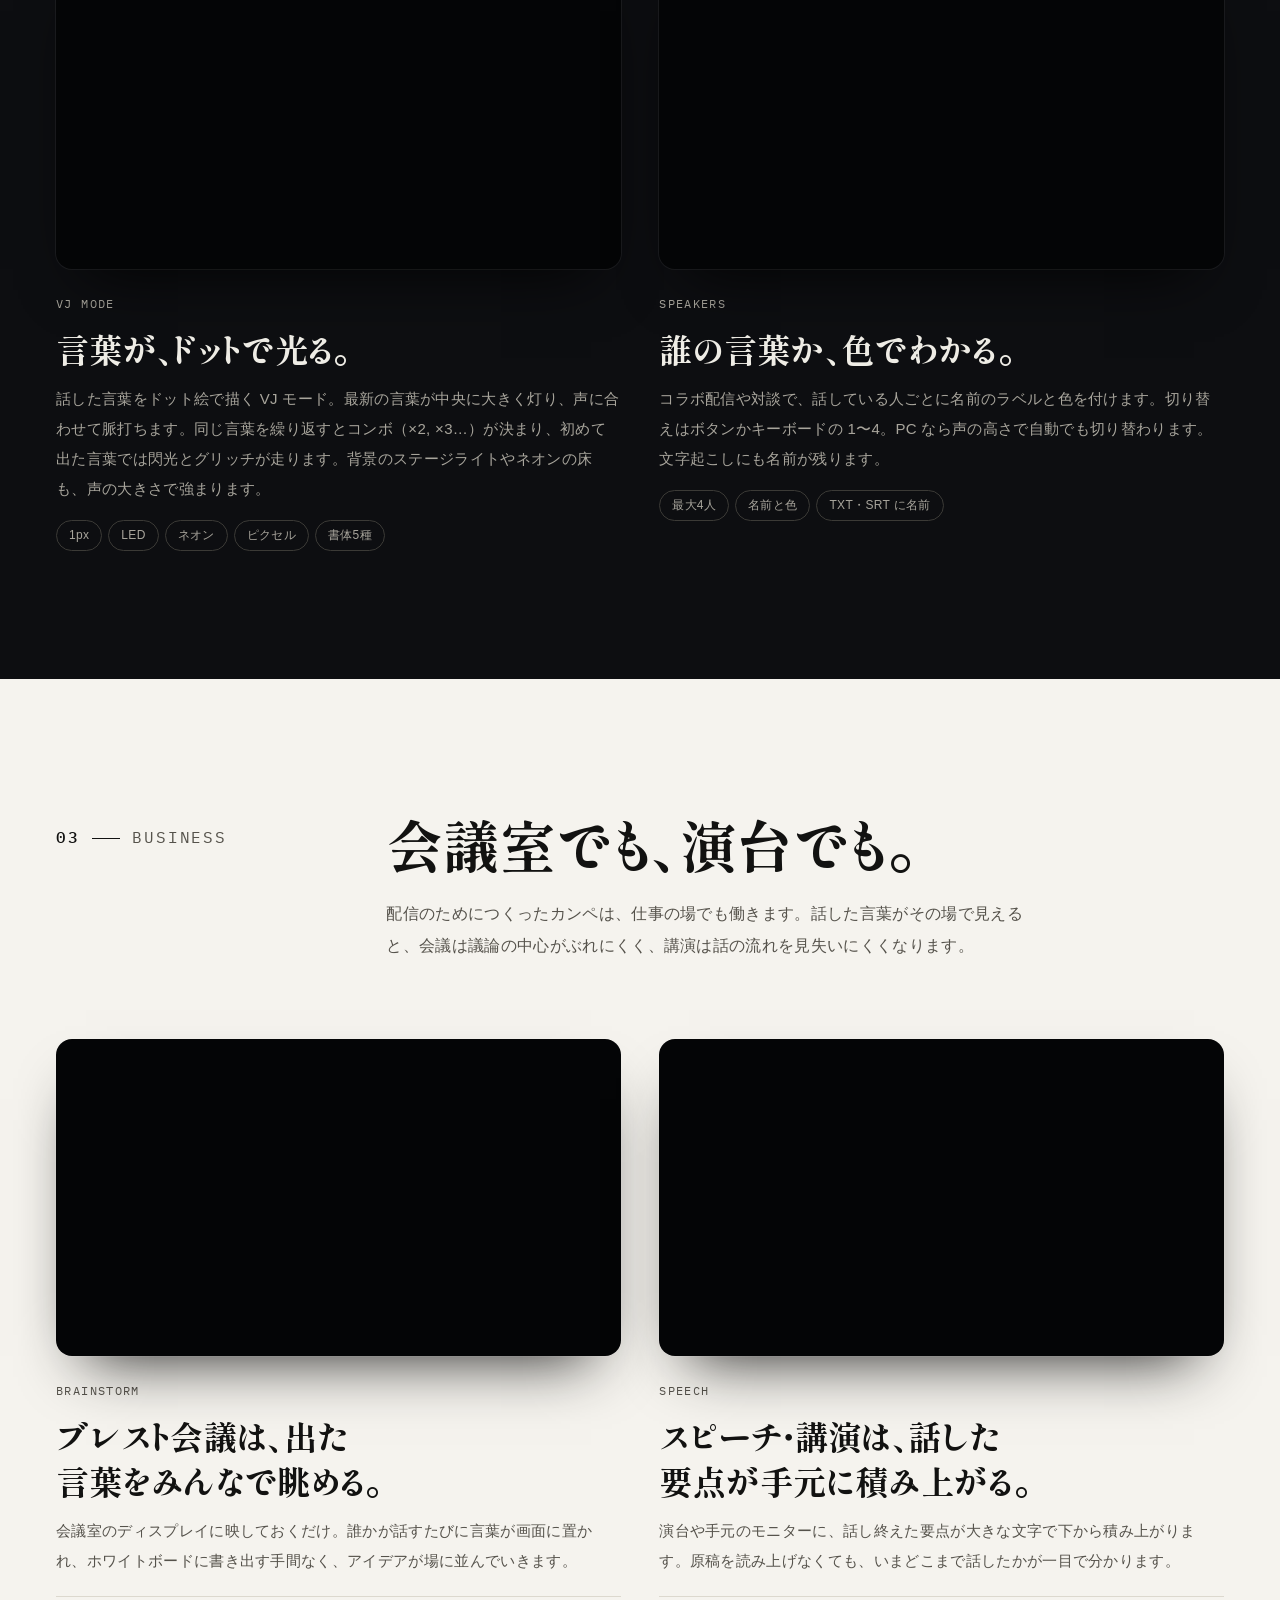
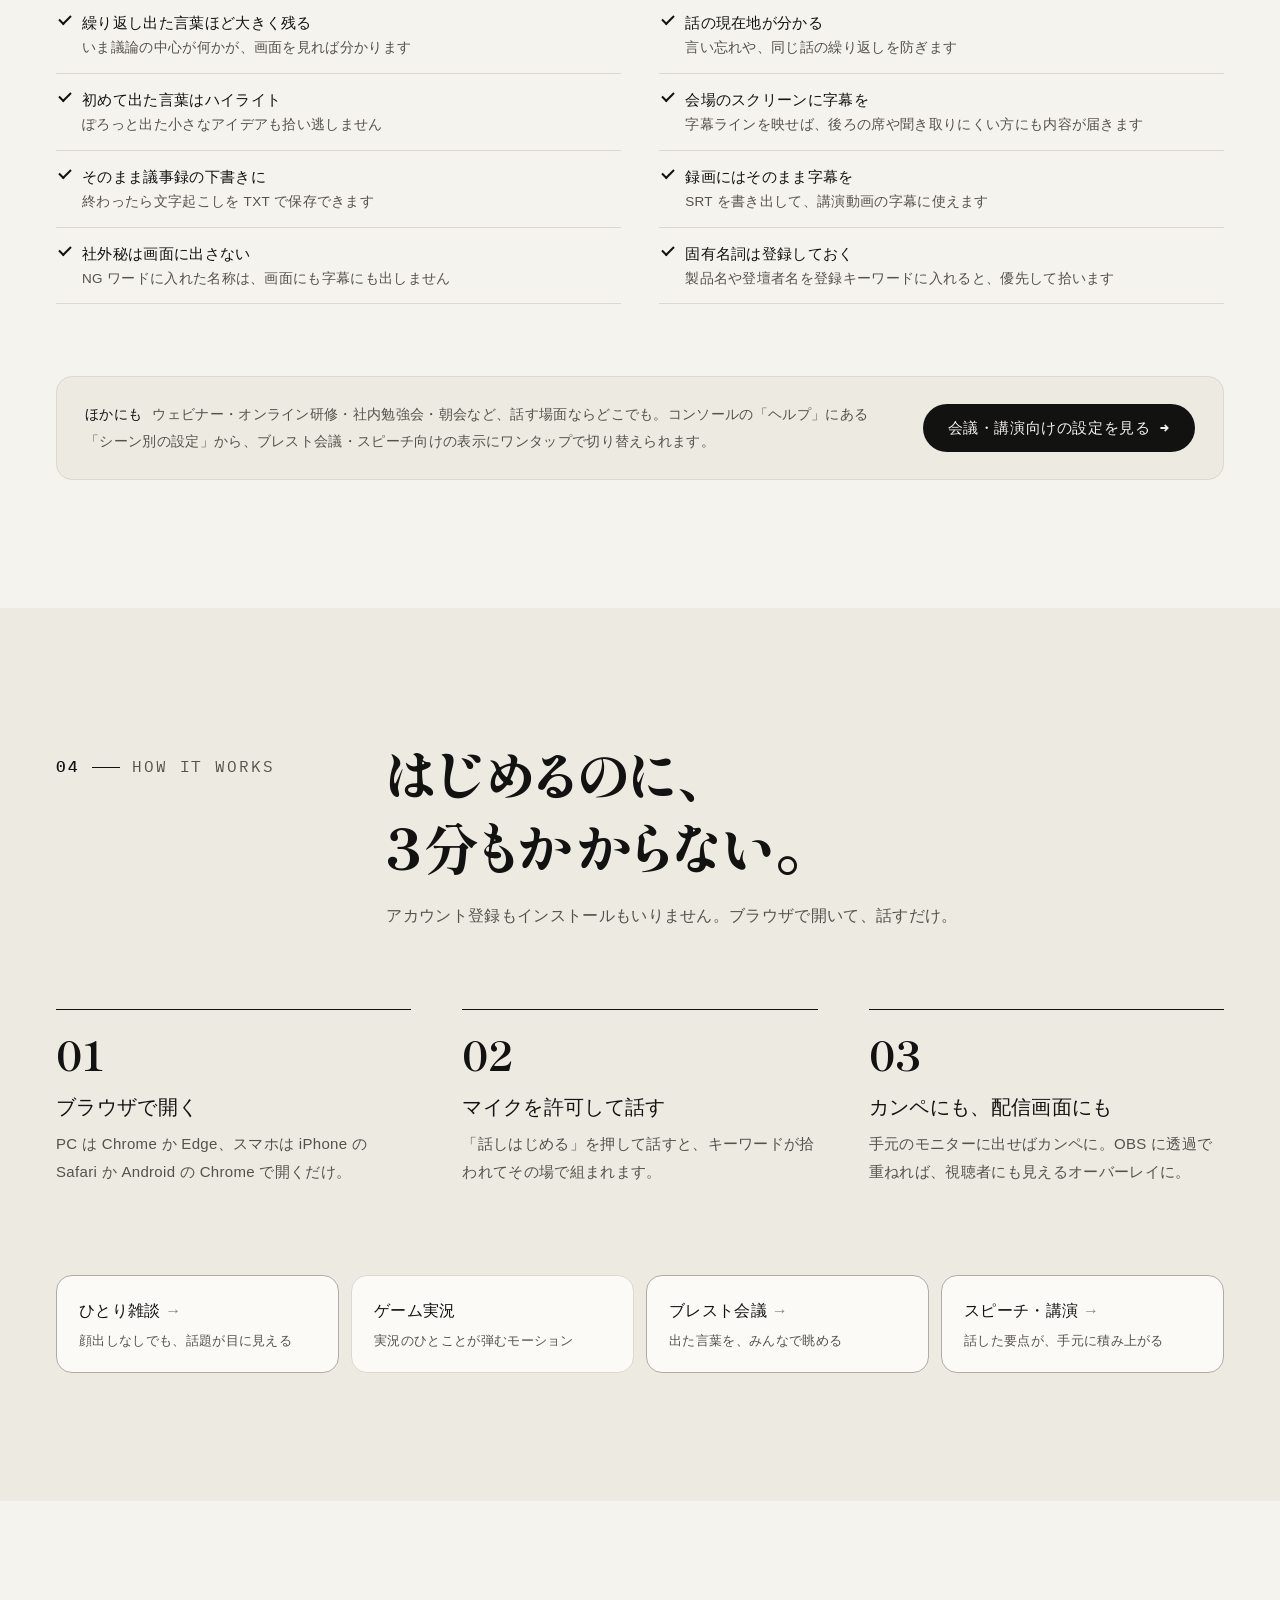
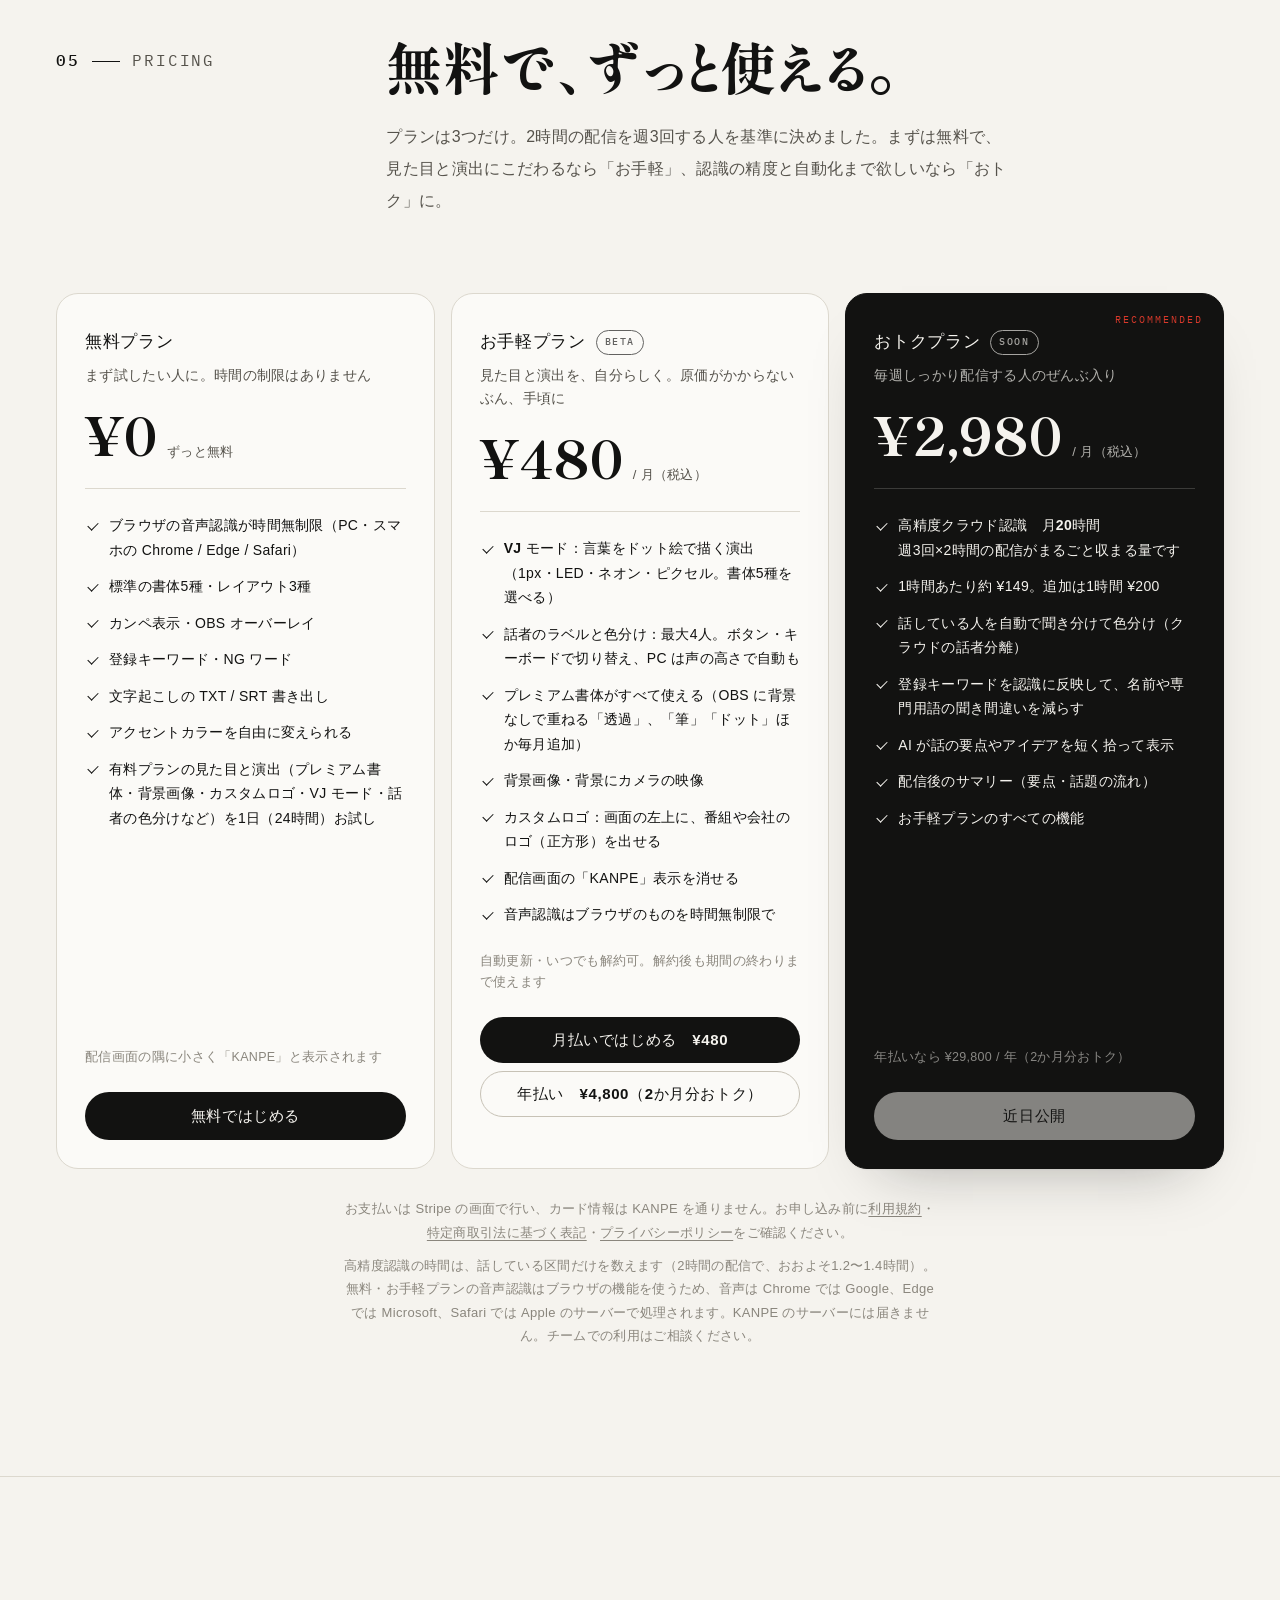
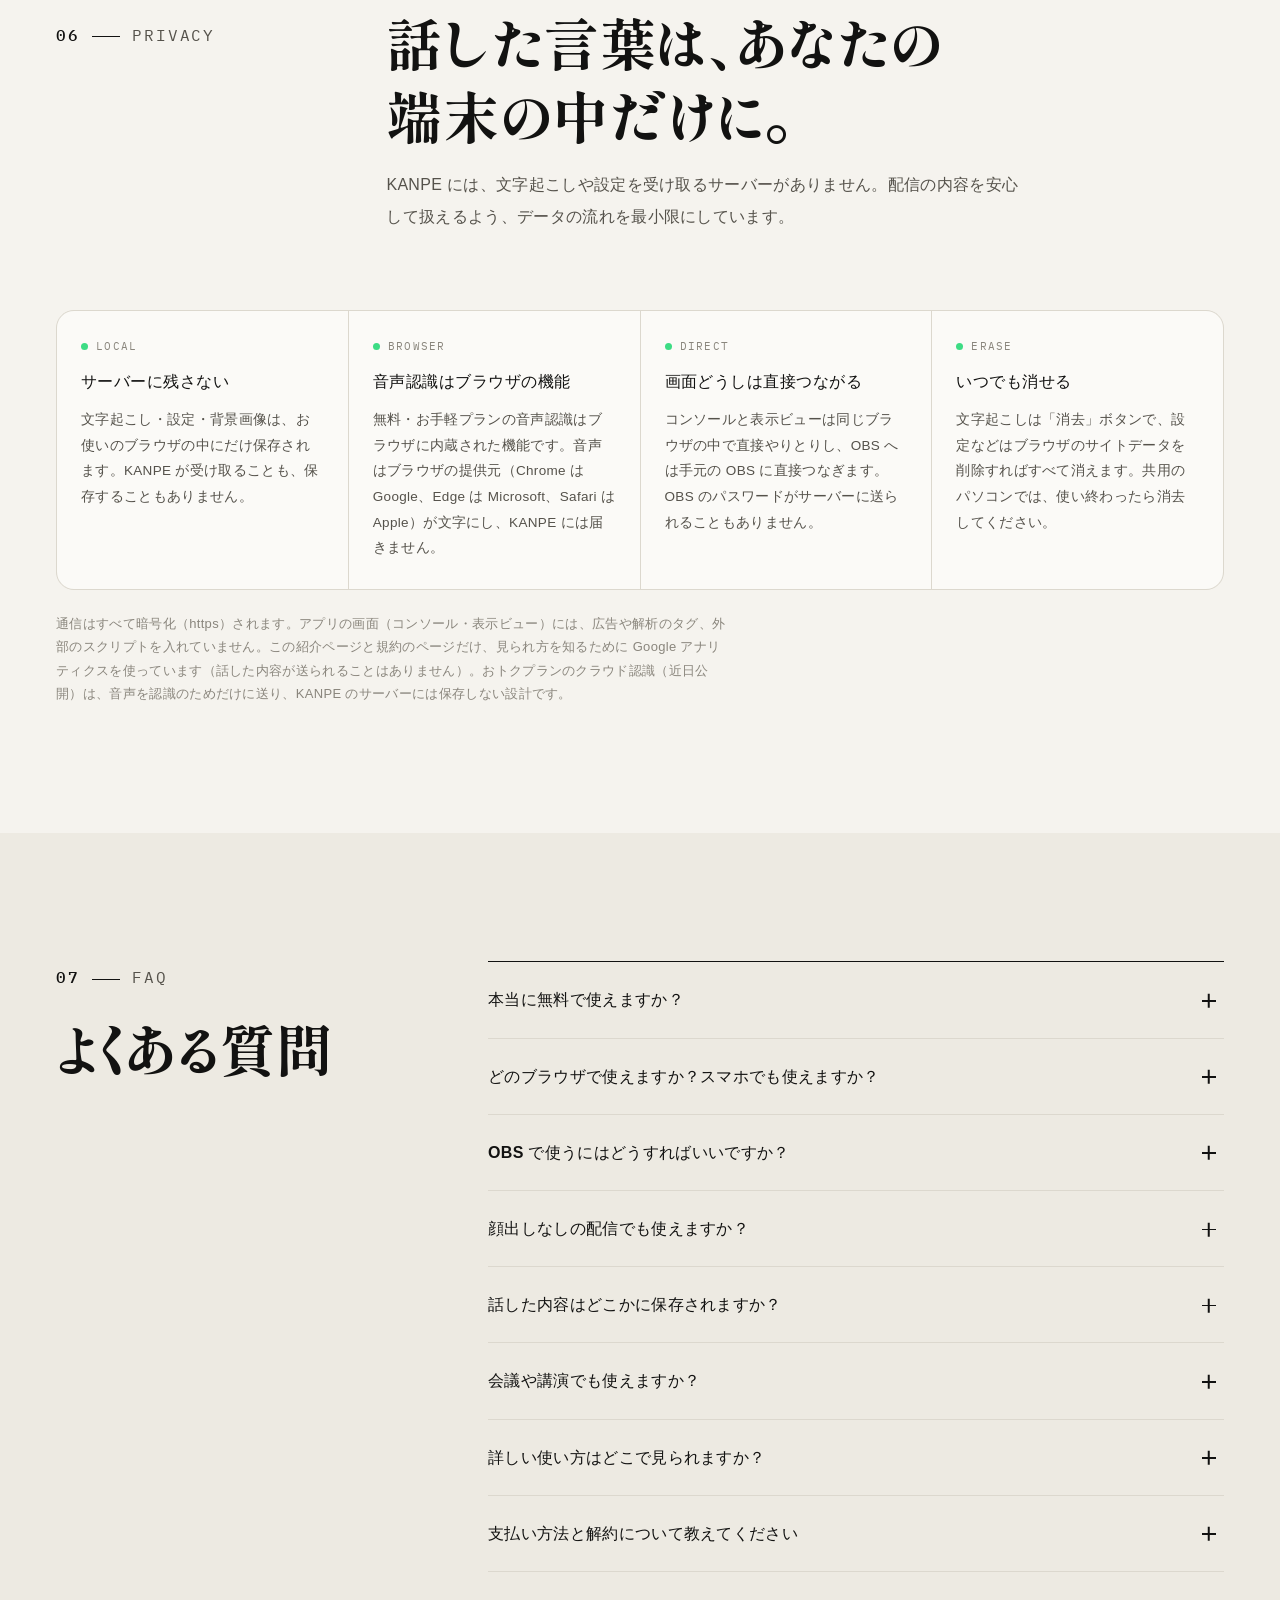
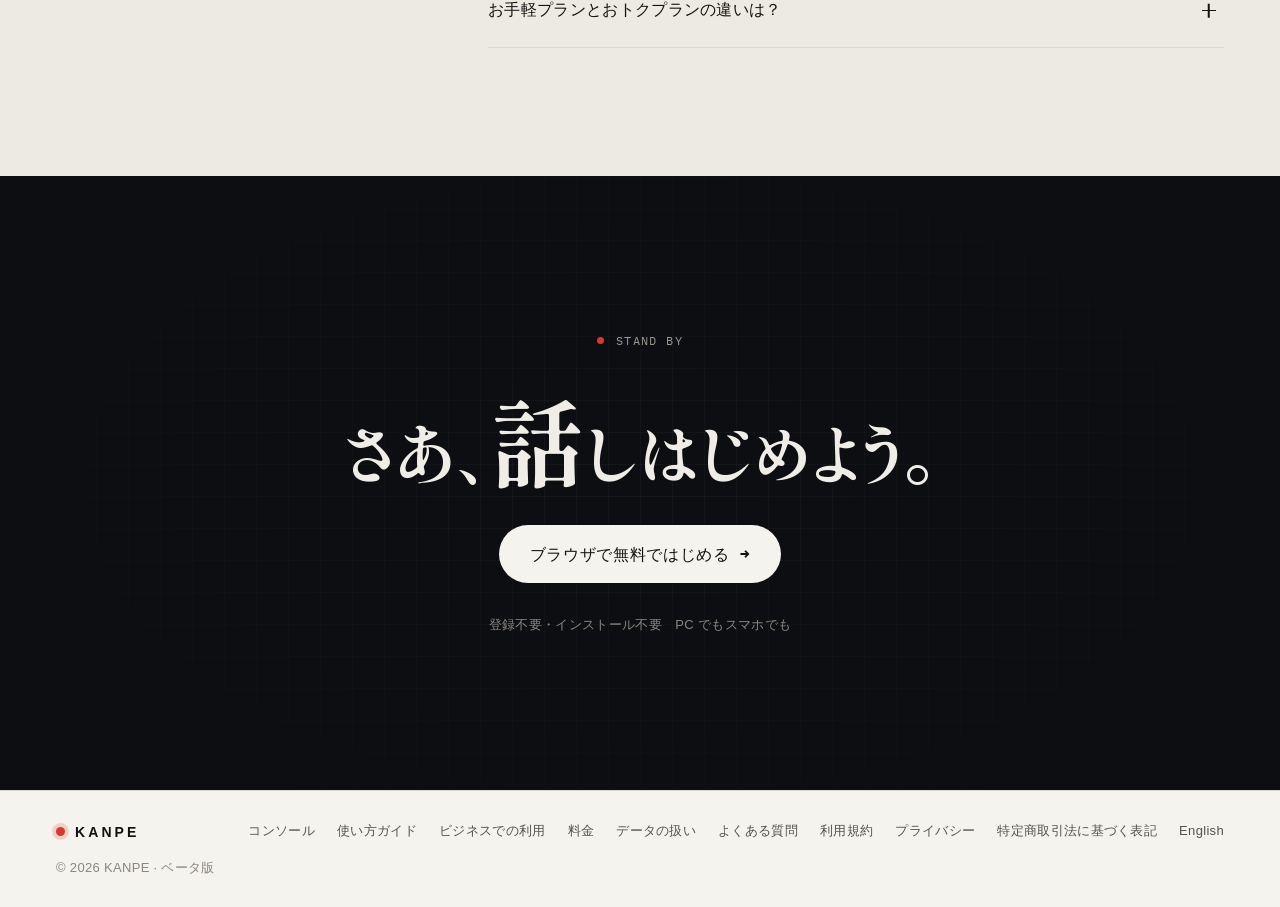
==== commit 0891e92e: "Motion: use one clock for particles and the HUD rAF timestamps can lag performance.now(), which made" ====
--- a/index.html
+++ b/index.html
@@ -32,7 +32,7 @@
 <link rel="preconnect" href="https://fonts.googleapis.com">
 <link rel="preconnect" href="https://fonts.gstatic.com" crossorigin>
 <link rel="stylesheet" href="https://fonts.googleapis.com/css2?family=Shippori+Mincho+B1:wght@500;700;800&family=Zen+Kaku+Gothic+New:wght@400;500;700;900&family=IBM+Plex+Mono:wght@400;500&display=swap">
-<link rel="stylesheet" href="styles/lp.css?v=202610251603">
+<link rel="stylesheet" href="styles/lp.css?v=202610251717">
 <script>document.documentElement.classList.add('js');</script>
 <script>try{var t=localStorage.getItem('kanpe.ui');t=(t==='light'||t==='dark')?t:null;if(t)document.documentElement.dataset.theme=t;document.documentElement.dataset.mode=t||'light'}catch(e){}</script>
 <script type="application/ld+json">{"@context":"https://schema.org","@graph":[{"@type":"WebSite","@id":"https://kanpe.yoneken.xyz/#website","url":"https://kanpe.yoneken.xyz/","name":"KANPE","alternateName":"KANPE リアルタイムカンペ","inLanguage":["ja","en"]},{"@type":"WebApplication","@id":"https://kanpe.yoneken.xyz/#app","name":"KANPE","url":"https://kanpe.yoneken.xyz/","description":"ライブ配信で話した言葉を、その場で日本語タイポグラフィにするリアルタイムカンペ。ブラウザとマイクだけで、登録不要・無料ではじめられます。","applicationCategory":"MultimediaApplication","operatingSystem":"Web browser","browserRequirements":"マイクと音声認識（Web Speech API）に対応したブラウザ（Chrome・Edge・Safari）","inLanguage":"ja","isAccessibleForFree":true,"image":"https://kanpe.yoneken.xyz/assets/og.png?v=2","isPartOf":{"@id":"https://kanpe.yoneken.xyz/#website"},"offers":[{"@type":"Offer","name":"無料プラン","price":"0","priceCurrency":"JPY","url":"https://kanpe.yoneken.xyz/#pricing"},{"@type":"Offer","name":"お手軽プラン（月払い）","price":"480","priceCurrency":"JPY","url":"https://kanpe.yoneken.xyz/#pricing","priceSpecification":{"@type":"UnitPriceSpecification","price":"480","priceCurrency":"JPY","billingDuration":"P1M","unitCode":"MON"}},{"@type":"Offer","name":"お手軽プラン（年払い）","price":"4800","priceCurrency":"JPY","url":"https://kanpe.yoneken.xyz/#pricing","priceSpecification":{"@type":"UnitPriceSpecification","price":"4800","priceCurrency":"JPY","billingDuration":"P1Y","unitCode":"ANN"}}]}]}</script>
@@ -514,10 +514,10 @@
 <div class="dock" id="dock" aria-hidden="true">
   <a class="btn btn-ink block" href="app.html?welcome=1" tabindex="-1">ブラウザで無料ではじめる<span class="arrow" aria-hidden="true">→</span></a>
 </div>
-<script src="src/ui/lang.js?v=202610251603" defer></script>
-<script src="src/ui/menu.js?v=202610251603" defer></script>
-<script src="src/ui/mode.js?v=202610251603" defer></script>
-<script src="src/lp/lp.js?v=202610251603" defer></script>
-<script type="module" src="src/lp/analytics.js?v=202610251603"></script>
+<script src="src/ui/lang.js?v=202610251717" defer></script>
+<script src="src/ui/menu.js?v=202610251717" defer></script>
+<script src="src/ui/mode.js?v=202610251717" defer></script>
+<script src="src/lp/lp.js?v=202610251717" defer></script>
+<script type="module" src="src/lp/analytics.js?v=202610251717"></script>
 </body>
 </html>
